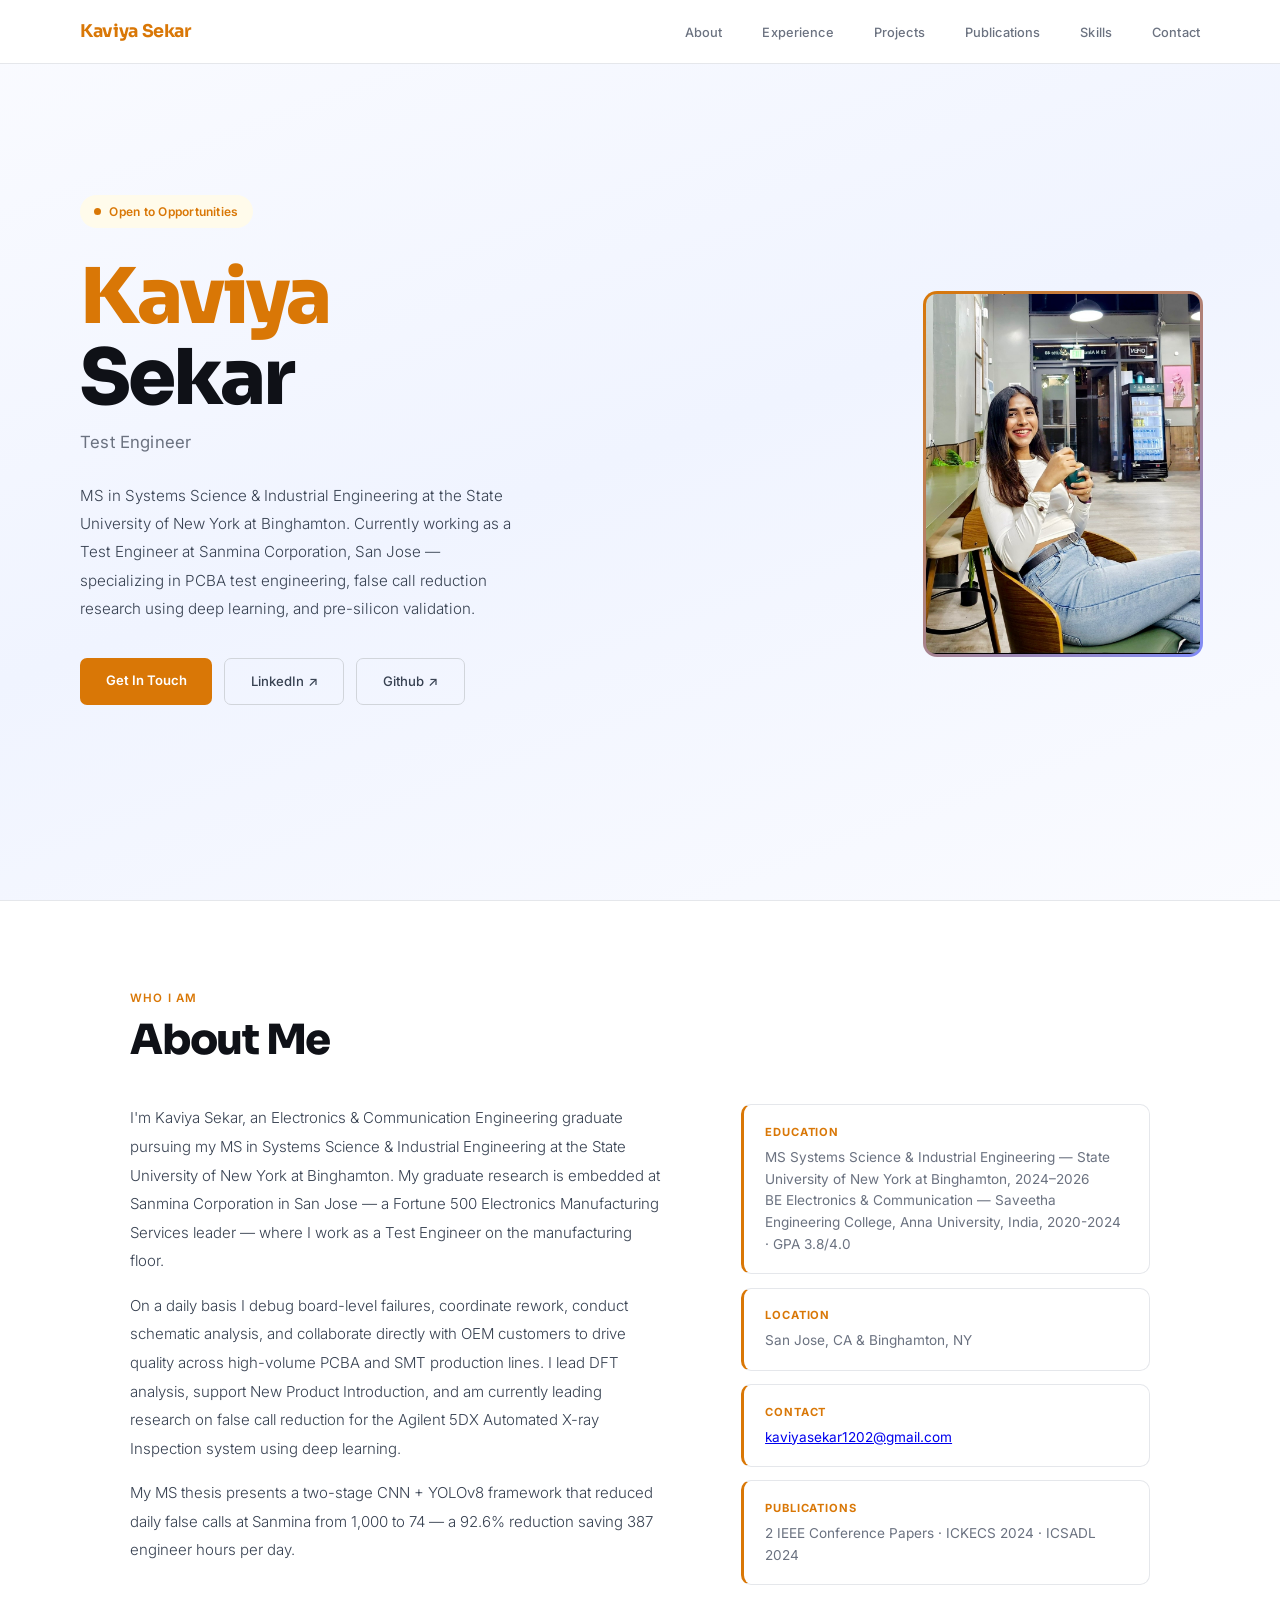
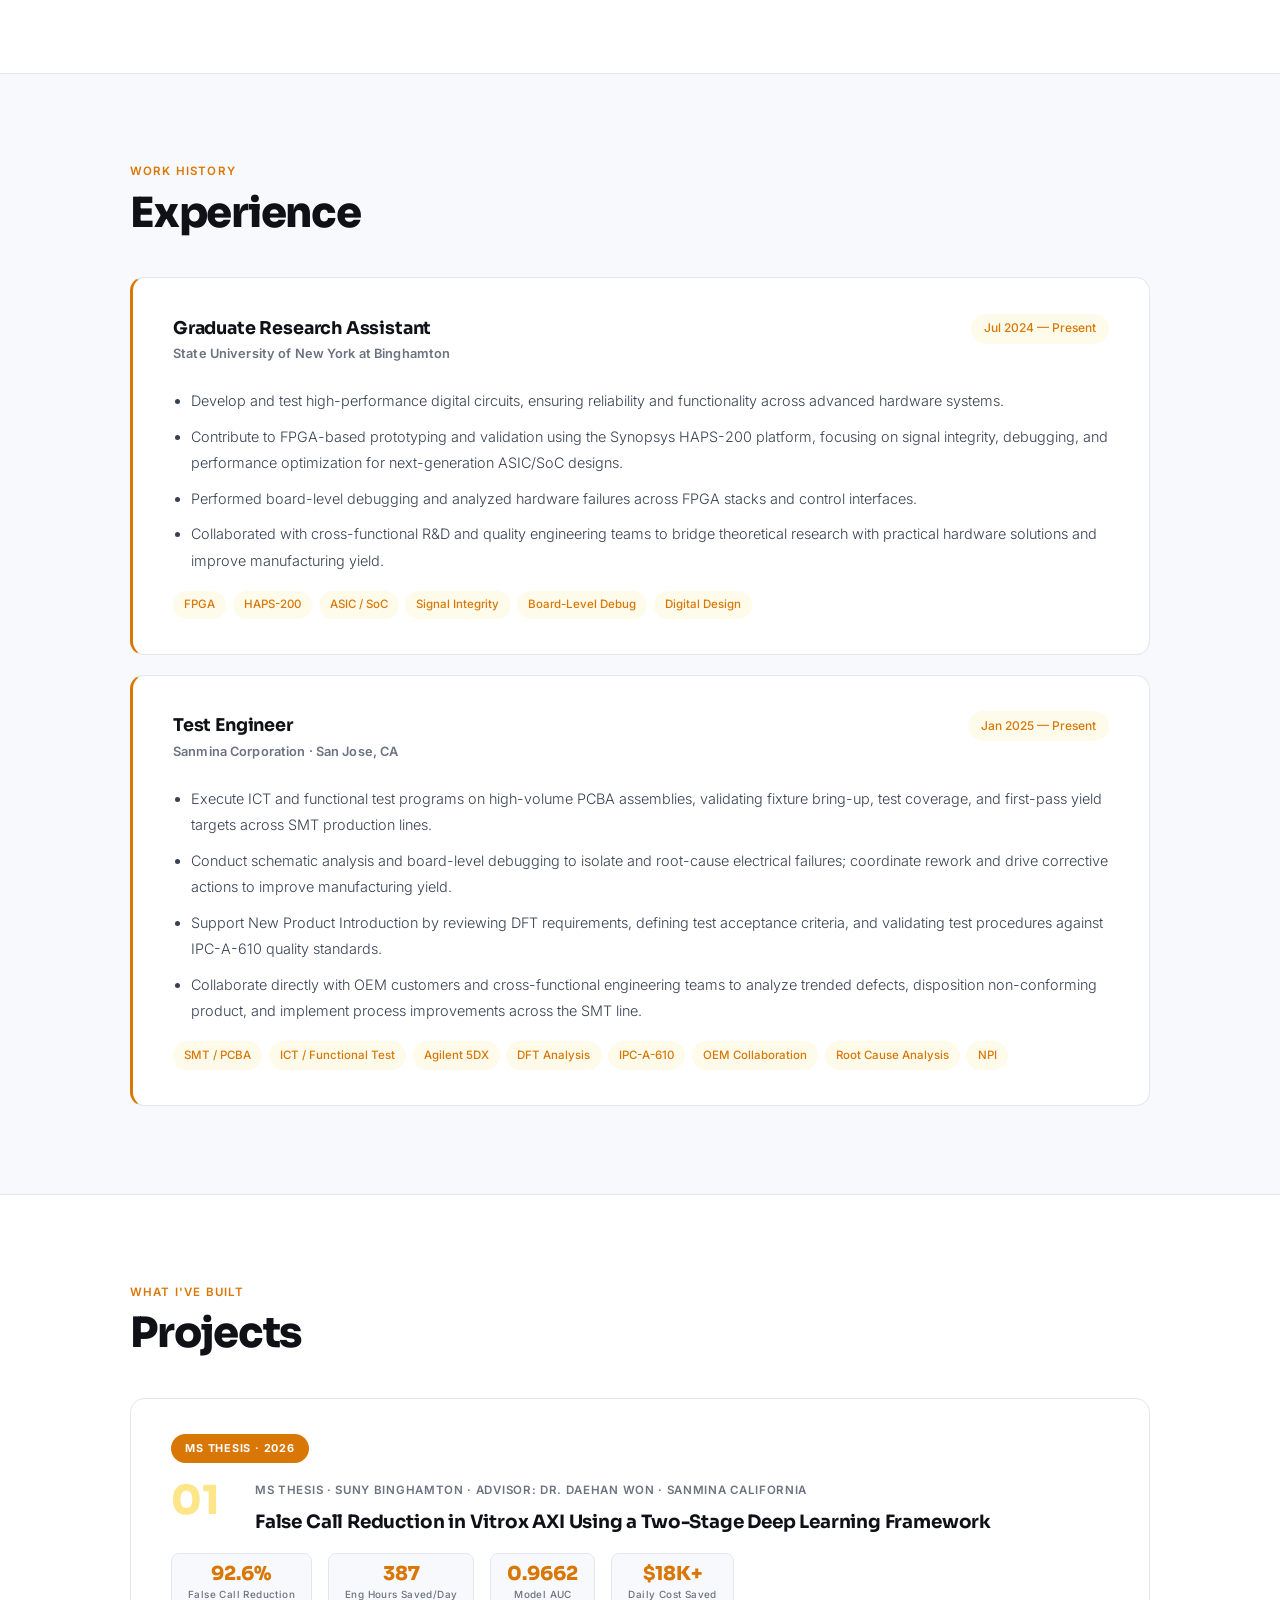
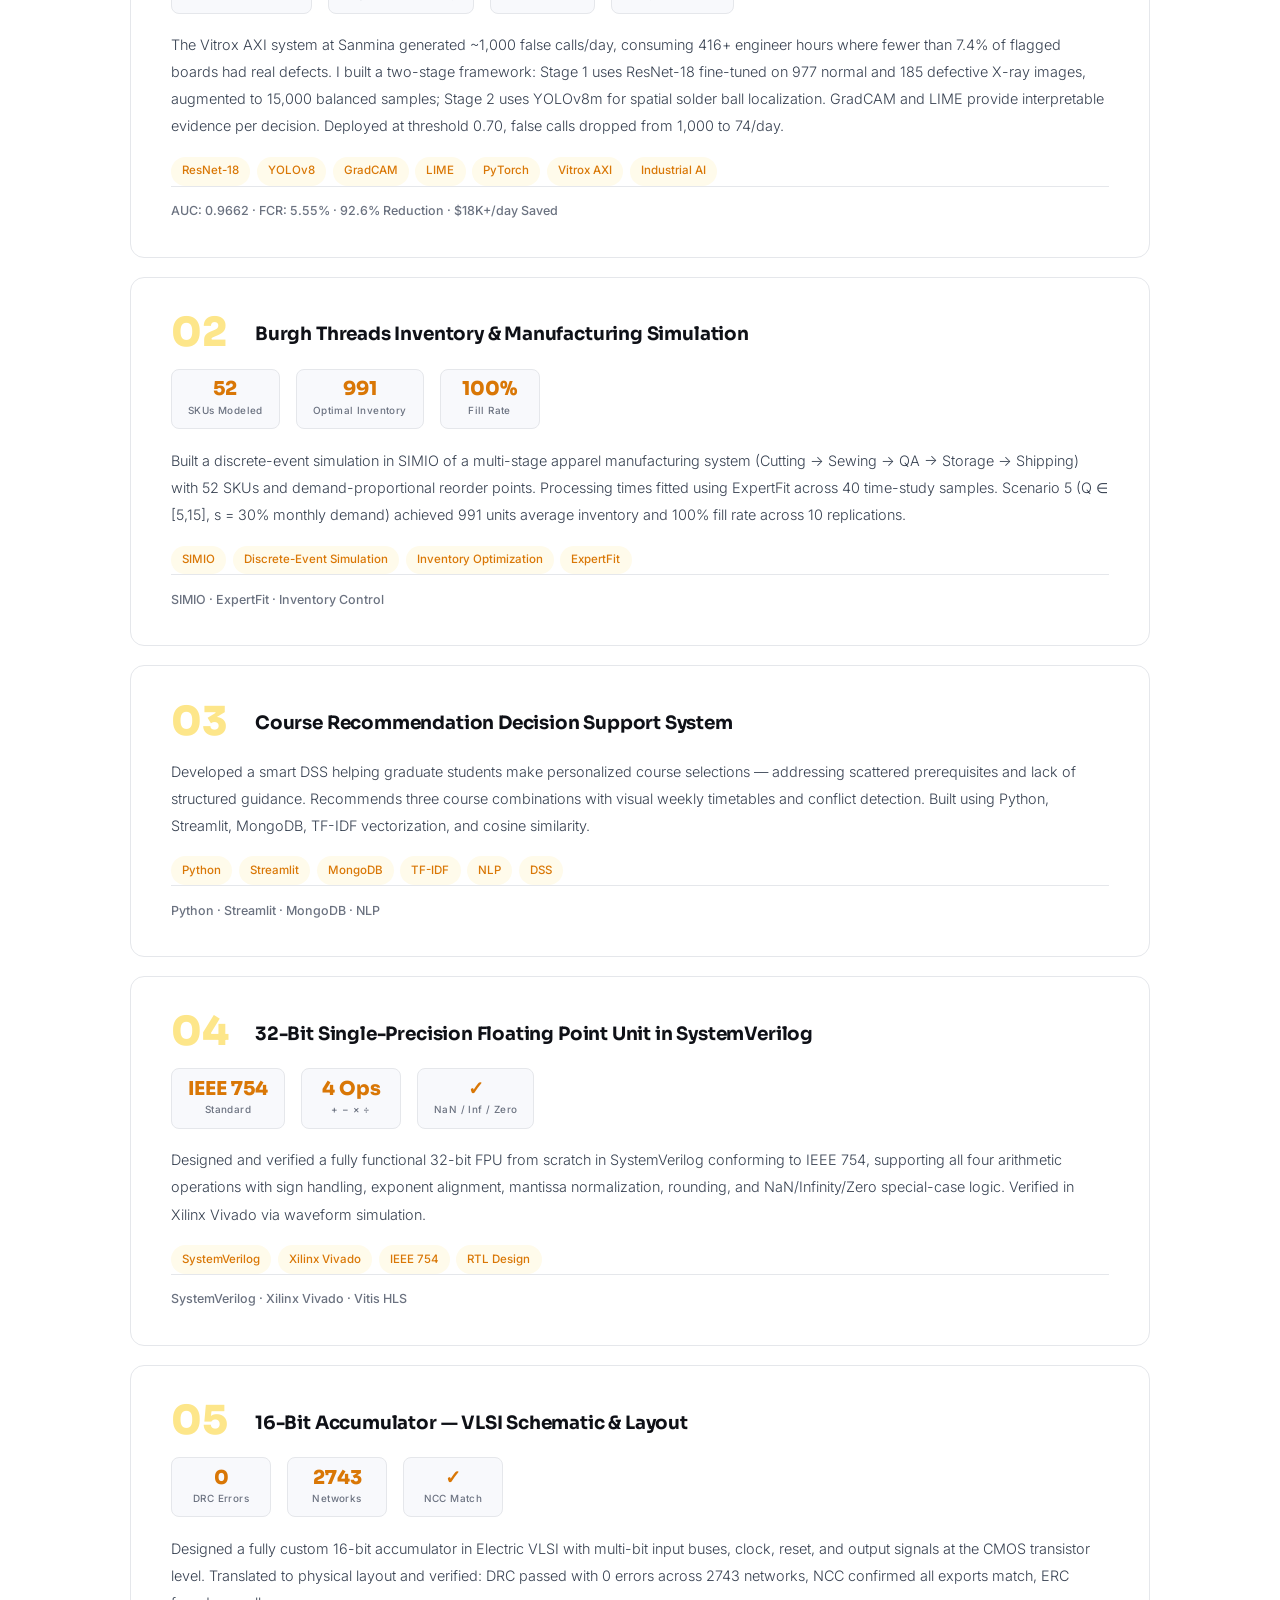
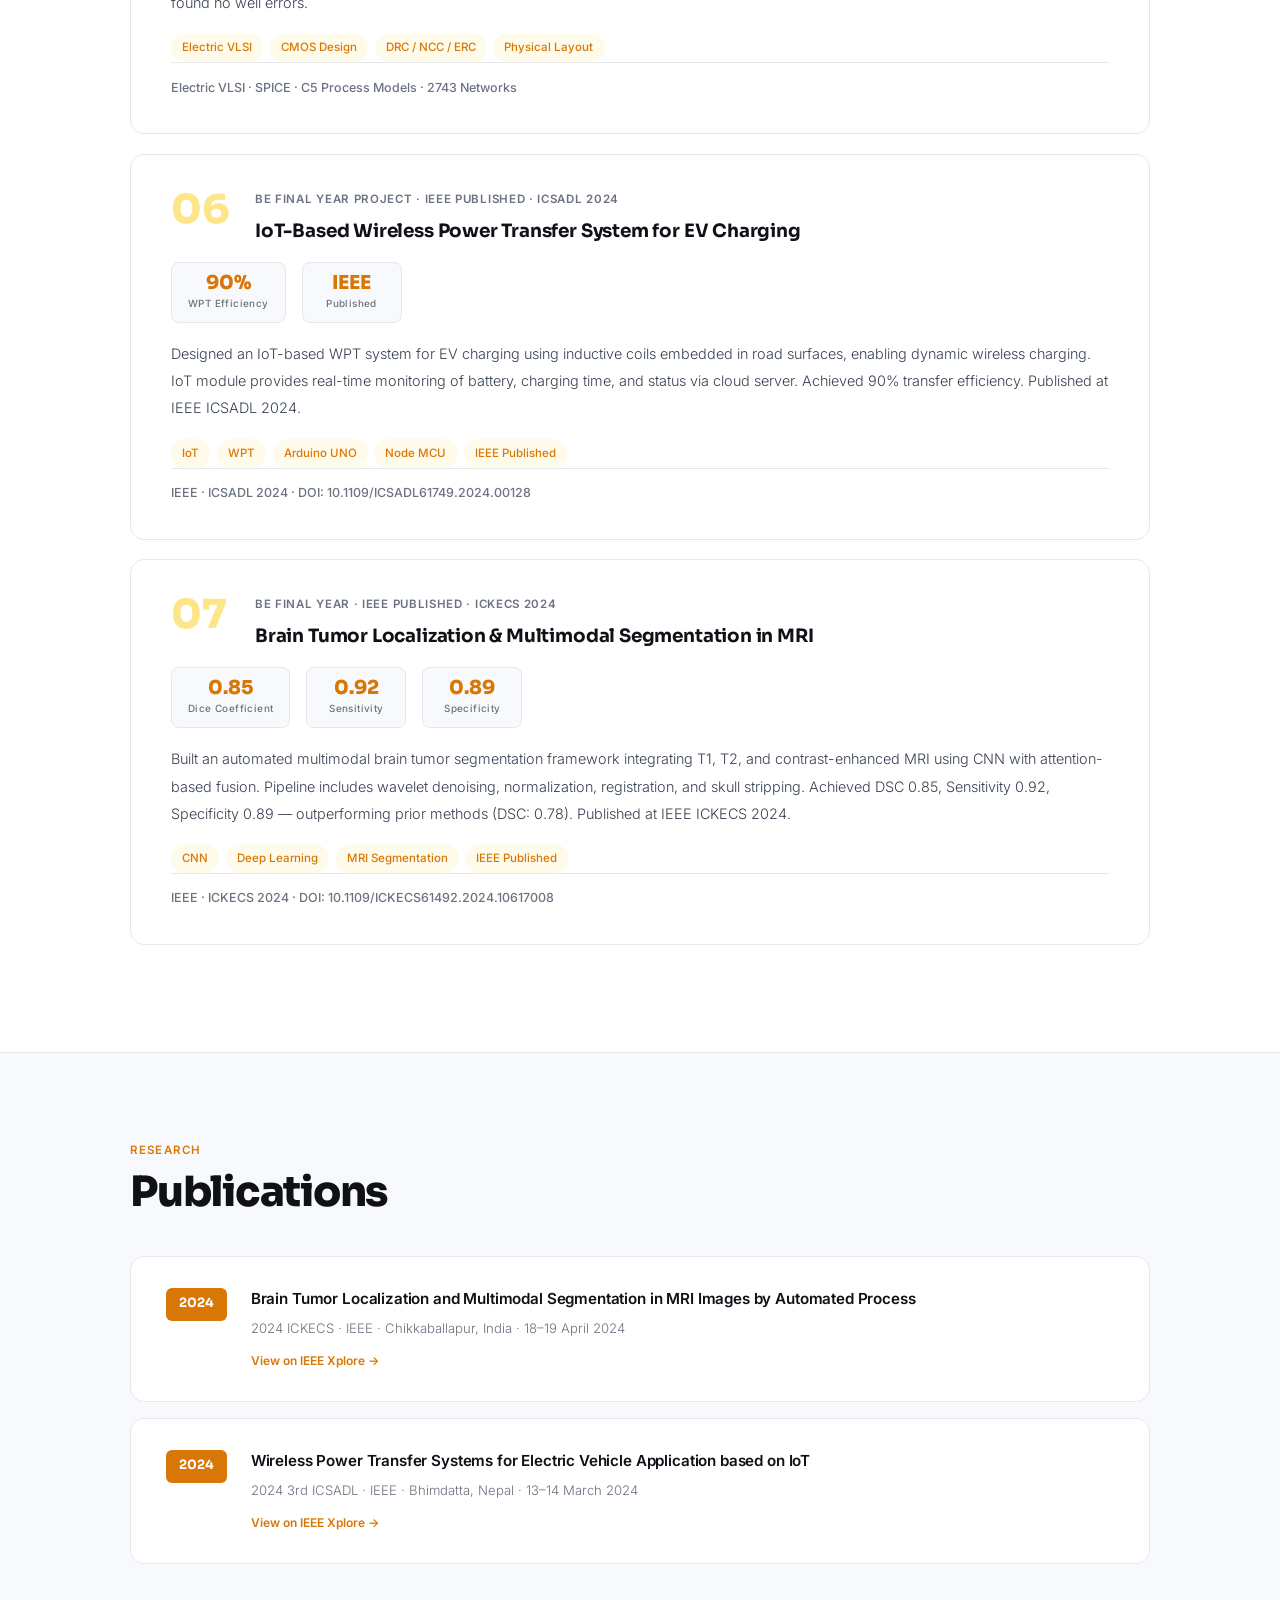
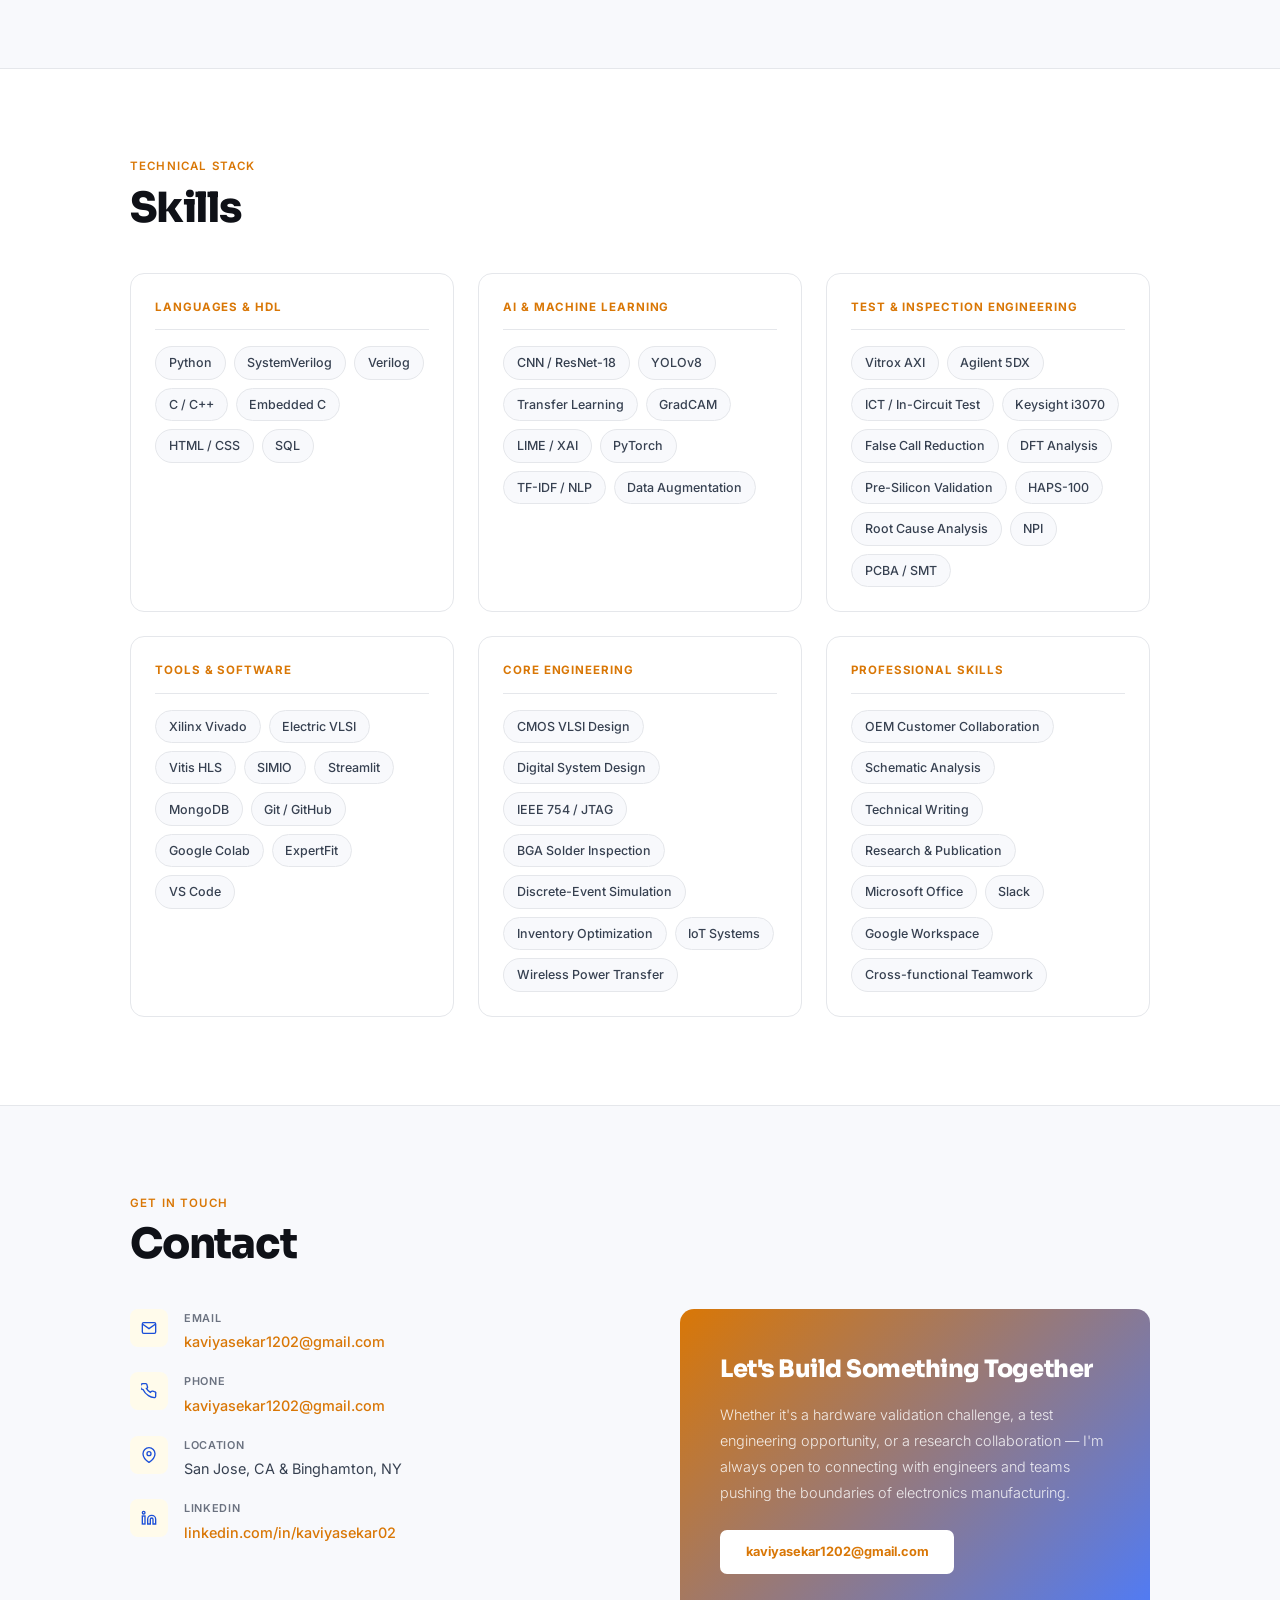
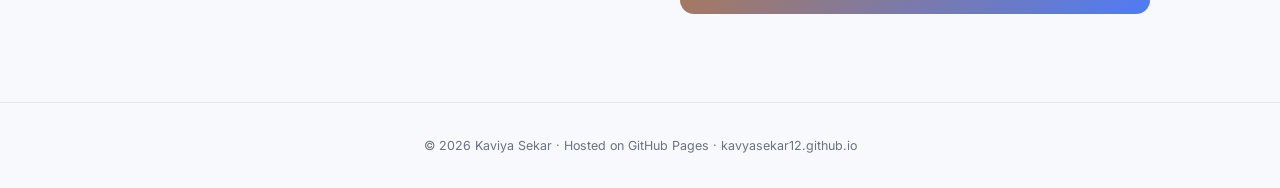
==== index.html @ 0fa076cc "Update index.html added github link" ====
<!DOCTYPE html>
<html lang="en"><head>
<meta charset="UTF-8">
<meta name="viewport" content="width=device-width, initial-scale=1.0">
<title>Kaviya Sekar — Test Engineer</title>
<link href="https://fonts.googleapis.com/css2?family=Inter:wght@300;400;500;600;700&amp;family=Sora:wght@400;600;700;800&amp;display=swap" rel="stylesheet">
<style>
*,*::before,*::after{box-sizing:border-box;margin:0;padding:0}
:root{
  --blue:#D97706;--blue-l:#FFFBEB;--blue-m:#FDE68A;
  --bg:#FFFFFF;--bg2:#F8F9FC;--bg3:#F1F3F8;
  --text:#0F1117;--muted:#6B7280;--soft:#374151;
  --border:#E5E7EB;--border2:#D1D5DB;
  --radius:10px;--radius-lg:14px;
}
html{scroll-behavior:smooth}
body{background:var(--bg);color:var(--text);font-family:'Inter',sans-serif;font-size:15px;line-height:1.7;overflow-x:hidden;-webkit-font-smoothing:antialiased}

/* NAV */
nav{position:fixed;top:0;left:0;right:0;z-index:500;background:rgba(255,255,255,0.95);backdrop-filter:blur(12px);border-bottom:1px solid var(--border);padding:0 5rem;height:64px;display:flex;align-items:center;justify-content:space-between}
.nav-logo{font-family:'Sora',sans-serif;font-size:1.1rem;font-weight:700;color:var(--text);text-decoration:none;letter-spacing:-.02em}
.nav-logo span{color:var(--blue)}
.nav-links{display:flex;gap:2.5rem;list-style:none}
.nav-links a{font-size:.8rem;font-weight:500;color:var(--muted);text-decoration:none;letter-spacing:.01em;transition:color .2s}
.nav-links a:hover{color:var(--blue)}
.edit-btn{font-size:.78rem;font-weight:600;background:var(--blue);color:#fff;border:none;padding:.5rem 1.2rem;border-radius:6px;cursor:pointer;transition:opacity .2s}
.edit-btn:hover{opacity:.88}

/* HERO */
#hero{min-height:100vh;display:flex;align-items:center;padding:7rem 5rem 4rem;background:linear-gradient(160deg,#FAFBFF 0%,#F0F4FF 50%,#FAFBFF 100%)}
.hero-inner{max-width:1180px;margin:0 auto;width:100%;display:grid;grid-template-columns:1fr 320px;gap:5rem;align-items:center}
.hero-tag{display:inline-flex;align-items:center;gap:.5rem;background:var(--blue-l);color:var(--blue);font-size:.75rem;font-weight:600;padding:.4rem .9rem;border-radius:20px;margin-bottom:1.8rem;letter-spacing:.02em}
.hero-tag::before{content:'';width:7px;height:7px;border-radius:50%;background:var(--blue);flex-shrink:0}
h1.hero-name{font-family:'Sora',sans-serif;font-size:clamp(2.8rem,6vw,4.8rem);font-weight:800;line-height:1.05;letter-spacing:-.04em;color:var(--text);margin-bottom:.6rem}
h1.hero-name .hl{color:var(--blue)}
.hero-role{font-size:1.05rem;font-weight:400;color:var(--muted);margin-bottom:1.6rem;letter-spacing:.01em}
.hero-bio{font-size:.95rem;color:var(--soft);line-height:1.85;max-width:520px;margin-bottom:2.2rem;font-weight:300}
.hero-btns{display:flex;gap:.75rem;flex-wrap:wrap;margin-bottom:3rem}
.btn-p{font-size:.82rem;font-weight:600;background:var(--blue);color:#fff;text-decoration:none;padding:.7rem 1.6rem;border-radius:7px;transition:opacity .2s;display:inline-block}
.btn-p:hover{opacity:.88}
.btn-s{font-size:.82rem;font-weight:500;color:var(--soft);text-decoration:none;padding:.7rem 1.6rem;border-radius:7px;border:1px solid var(--border2);transition:all .2s;display:inline-block}
.btn-s:hover{border-color:var(--blue);color:var(--blue)}




/* PHOTO */
.photo-wrap{position:relative;flex-shrink:0}
.photo-wrap::before{content:'';position:absolute;inset:-3px;border-radius:var(--radius-lg);background:linear-gradient(135deg,var(--blue) 0%,#818CF8 100%);z-index:0}
#hero-photo{width:100%;height:360px;object-fit:cover;display:block;border-radius:var(--radius);position:relative;z-index:1}
.photo-placeholder{width:100%;height:360px;background:var(--bg3);border-radius:var(--radius);display:flex;flex-direction:column;align-items:center;justify-content:center;gap:.75rem;cursor:pointer;transition:background .2s;position:relative;z-index:1}
.photo-placeholder:hover{background:var(--blue-l)}
.photo-placeholder p{font-size:.75rem;font-weight:500;color:var(--muted)}
#photo-input{display:none}

/* SECTIONS */
.sec{max-width:1180px;margin:0 auto;padding:5.5rem 5rem}
.sec-wrap{border-top:1px solid var(--border)}
.sec-wrap.alt{background:var(--bg2)}
.sec-label{font-size:.72rem;font-weight:600;letter-spacing:.1em;text-transform:uppercase;color:var(--blue);margin-bottom:.5rem}
.sec-title{font-family:'Sora',sans-serif;font-size:clamp(1.8rem,3.5vw,2.6rem);font-weight:800;letter-spacing:-.03em;color:var(--text);margin-bottom:2.5rem;line-height:1.15}

/* ABOUT */
.about-grid{display:grid;grid-template-columns:1.3fr 1fr;gap:5rem;align-items:start}
.about-text p{font-size:.94rem;color:var(--soft);line-height:1.9;margin-bottom:1rem;font-weight:300}
.about-cards{display:flex;flex-direction:column;gap:.85rem}
.acard{background:var(--bg);border:1px solid var(--border);border-radius:var(--radius);padding:1.1rem 1.3rem;border-left:3px solid var(--blue)}
.acard h4{font-size:.7rem;font-weight:700;letter-spacing:.08em;text-transform:uppercase;color:var(--blue);margin-bottom:.3rem}
.acard p{font-size:.85rem;color:var(--muted);line-height:1.6}

/* EXPERIENCE */
.exp-item{background:var(--bg);border:1px solid var(--border);border-radius:var(--radius-lg);padding:2.2rem 2.5rem;margin-bottom:1.2rem;transition:box-shadow .2s;position:relative;border-left:3px solid var(--blue)}
.exp-item:hover{box-shadow:0 4px 24px rgba(27,79,216,0.07)}
.exp-header{display:flex;justify-content:space-between;align-items:flex-start;margin-bottom:.6rem;gap:2rem}
.exp-role{font-family:'Sora',sans-serif;font-size:1.1rem;font-weight:700;color:var(--text);letter-spacing:-.01em}
.exp-date{font-size:.75rem;font-weight:500;color:var(--blue);background:var(--blue-l);padding:.3rem .8rem;border-radius:20px;white-space:nowrap;flex-shrink:0}
.exp-company{font-size:.8rem;font-weight:600;color:var(--muted);margin-bottom:.85rem;letter-spacing:.01em}
.exp-desc{font-size:.9rem;color:var(--soft);line-height:1.85;margin-bottom:1rem;font-weight:300}
.tags{display:flex;flex-wrap:wrap;gap:.4rem}
.tag{font-size:.72rem;font-weight:500;color:var(--blue);background:var(--blue-l);padding:.28rem .7rem;border-radius:20px}

/* PROJECTS */
.proj-item{background:var(--bg);border:1px solid var(--border);border-radius:var(--radius-lg);padding:2.2rem 2.5rem;margin-bottom:1.2rem;transition:box-shadow .2s}
.proj-item:hover{box-shadow:0 4px 24px rgba(27,79,216,0.07)}
.proj-header{display:flex;align-items:flex-start;gap:1.5rem;margin-bottom:1rem}
.proj-num{font-family:'Sora',sans-serif;font-size:2.5rem;font-weight:800;color:var(--blue-m);line-height:1;flex-shrink:0;min-width:60px}
.proj-meta{}
.proj-course{font-size:.72rem;font-weight:600;letter-spacing:.06em;text-transform:uppercase;color:var(--muted);margin-bottom:.35rem}
.proj-title{font-family:'Sora',sans-serif;font-size:1.15rem;font-weight:700;color:var(--text);letter-spacing:-.01em;margin-bottom:.0rem}
.proj-desc{font-size:.9rem;color:var(--soft);line-height:1.88;margin-bottom:1.1rem;font-weight:300}
.proj-stats{display:flex;gap:1rem;flex-wrap:wrap;margin-bottom:1.1rem}
.pstat{background:var(--bg2);border:1px solid var(--border);border-radius:8px;padding:.6rem 1rem;text-align:center;min-width:100px}
.pstat-val{font-family:'Sora',sans-serif;font-size:1.2rem;font-weight:800;color:var(--blue);line-height:1}
.pstat-lbl{font-size:.62rem;font-weight:500;color:var(--muted);margin-top:.2rem;letter-spacing:.04em}
.proj-result{font-size:.78rem;font-weight:500;color:var(--muted);padding-top:.85rem;border-top:1px solid var(--border)}
.proj-badge{display:inline-block;font-size:.68rem;font-weight:700;letter-spacing:.07em;text-transform:uppercase;background:var(--blue);color:#fff;padding:.32rem .9rem;border-radius:20px;margin-bottom:1.1rem}

/* PUBLICATIONS */
.pub-item{background:var(--bg);border:1px solid var(--border);border-radius:var(--radius-lg);padding:1.8rem 2.2rem;margin-bottom:1rem;display:flex;gap:1.5rem;align-items:flex-start;transition:box-shadow .2s}
.pub-item:hover{box-shadow:0 4px 24px rgba(27,79,216,0.07)}
.pub-year{font-family:'Sora',sans-serif;font-size:.8rem;font-weight:700;color:#fff;background:var(--blue);padding:.35rem .8rem;border-radius:6px;flex-shrink:0;margin-top:.1rem}
.pub-title{font-size:.95rem;font-weight:600;color:var(--text);margin-bottom:.3rem;letter-spacing:-.01em}
.pub-venue{font-size:.82rem;color:var(--muted);margin-bottom:.5rem;font-weight:300}
.pub-link{font-size:.75rem;font-weight:600;color:var(--blue);text-decoration:none}
.pub-link:hover{text-decoration:underline}

/* SKILLS */
.skills-grid{display:grid;grid-template-columns:repeat(3,1fr);gap:1.5rem}
.skill-group{background:var(--bg);border:1px solid var(--border);border-radius:var(--radius-lg);padding:1.5rem}
.skill-group h3{font-size:.72rem;font-weight:700;letter-spacing:.08em;text-transform:uppercase;color:var(--blue);margin-bottom:1rem;padding-bottom:.75rem;border-bottom:1px solid var(--border)}
.chip-list{display:flex;flex-wrap:wrap;gap:.5rem}
.chip{font-size:.78rem;font-weight:500;color:var(--soft);background:var(--bg2);border:1px solid var(--border);padding:.32rem .8rem;border-radius:20px;transition:all .15s}
.chip:hover{background:var(--blue-l);border-color:var(--blue-m);color:var(--blue)}

/* CONTACT */
.contact-grid{display:grid;grid-template-columns:1fr 1fr;gap:5rem;align-items:start}
.contact-info{display:flex;flex-direction:column;gap:1.1rem}
.citem{display:flex;align-items:flex-start;gap:1rem}
.citem-icon{width:38px;height:38px;background:var(--blue-l);border-radius:8px;display:flex;align-items:center;justify-content:center;flex-shrink:0}
.citem-label{font-size:.68rem;font-weight:600;letter-spacing:.06em;text-transform:uppercase;color:var(--muted);margin-bottom:.18rem}
.citem-val{font-size:.9rem;color:var(--soft)}
.citem-val a{color:var(--blue);text-decoration:none;font-weight:500}
.citem-val a:hover{text-decoration:underline}
.contact-msg{background:linear-gradient(135deg,var(--blue) 0%,#4F7BF7 100%);border-radius:var(--radius-lg);padding:2.5rem;color:#fff}
.contact-msg h3{font-family:'Sora',sans-serif;font-size:1.5rem;font-weight:800;margin-bottom:.75rem;letter-spacing:-.02em}
.contact-msg p{font-size:.9rem;opacity:.85;line-height:1.8;margin-bottom:1.5rem;font-weight:300}
.contact-msg a{display:inline-block;background:#fff;color:var(--blue);font-size:.8rem;font-weight:700;padding:.7rem 1.6rem;border-radius:7px;text-decoration:none;transition:opacity .2s}
.contact-msg a:hover{opacity:.9}

footer{text-align:center;padding:2rem;border-top:1px solid var(--border);background:var(--bg2)}
footer p{font-size:.78rem;color:var(--muted)}

/* MODAL */
.modal-overlay{display:none;position:fixed;inset:0;background:rgba(0,0,0,0.4);z-index:900;overflow-y:auto;padding:2rem;align-items:flex-start;justify-content:center}
.modal-overlay.open{display:flex;align-items:flex-start;justify-content:center}
.modal{background:#fff;border-radius:var(--radius-lg);border:1px solid var(--border);width:100%;max-width:860px;margin:auto;box-shadow:0 20px 60px rgba(0,0,0,0.12)}
.modal-header{display:flex;justify-content:space-between;align-items:center;padding:1.4rem 2rem;border-bottom:1px solid var(--border)}
.modal-header h2{font-family:'Sora',sans-serif;font-size:1.15rem;font-weight:700;color:var(--text)}
.modal-close{background:none;border:none;color:var(--muted);font-size:1.2rem;cursor:pointer;width:32px;height:32px;border-radius:6px;display:flex;align-items:center;justify-content:center;transition:background .2s}
.modal-close:hover{background:var(--bg2)}
.modal-tabs{display:flex;border-bottom:1px solid var(--border);padding:0 2rem;overflow-x:auto;gap:.25rem}
.mtab{font-size:.78rem;font-weight:600;padding:.85rem 1.1rem;background:none;border:none;border-bottom:2px solid transparent;color:var(--muted);cursor:pointer;transition:all .2s;white-space:nowrap}
.mtab.active{color:var(--blue);border-bottom-color:var(--blue)}
.modal-body{padding:2rem;max-height:72vh;overflow-y:auto}
.tab-panel{display:none}.tab-panel.active{display:block}
.field{margin-bottom:1.2rem}
.field label{display:block;font-size:.72rem;font-weight:600;color:var(--muted);margin-bottom:.4rem;letter-spacing:.04em;text-transform:uppercase}
.field input,.field textarea{width:100%;background:#fff;border:1.5px solid var(--border2);color:var(--text);font-family:'Inter',sans-serif;font-size:.9rem;padding:.65rem 1rem;outline:none;border-radius:7px;transition:border-color .2s}
.field input:focus,.field textarea:focus{border-color:var(--blue)}
.field textarea{min-height:80px;resize:vertical}
.field-row{display:grid;grid-template-columns:1fr 1fr;gap:1rem}
.edit-card{background:var(--bg2);border:1px solid var(--border);border-radius:var(--radius);padding:1.3rem;margin-bottom:.85rem}
.edit-card-header{display:flex;justify-content:space-between;align-items:center;margin-bottom:1rem}
.edit-card-title{font-size:.85rem;font-weight:600;color:var(--text)}
.del-card-btn{font-size:.72rem;font-weight:600;background:none;border:1px solid #FCA5A5;color:#EF4444;padding:.28rem .65rem;border-radius:5px;cursor:pointer;transition:all .2s}
.del-card-btn:hover{background:#FEF2F2}
.sg-label{font-size:.7rem;font-weight:700;letter-spacing:.08em;text-transform:uppercase;color:var(--blue);margin:1.2rem 0 .55rem}
.chip-edit-wrap{display:flex;flex-wrap:wrap;gap:.4rem;margin-bottom:.6rem;min-height:38px;padding:.5rem;border:1.5px solid var(--border2);border-radius:7px;background:#fff}
.chip-editable{display:inline-flex;align-items:center;gap:.35rem;font-size:.78rem;font-weight:500;color:var(--soft);background:var(--bg2);border:1px solid var(--border);padding:.28rem .7rem;border-radius:20px}
.chip-editable button{background:none;border:none;cursor:pointer;color:var(--muted);font-size:.7rem;line-height:1;transition:color .2s}
.chip-editable button:hover{color:#EF4444}
.chip-add-row{display:flex;gap:.5rem;margin-bottom:.4rem}
.chip-add-row input{flex:1;background:#fff;border:1.5px solid var(--border2);color:var(--text);font-family:'Inter',sans-serif;font-size:.85rem;padding:.5rem .8rem;outline:none;border-radius:7px;transition:border-color .2s}
.chip-add-row input:focus{border-color:var(--blue)}
.chip-add-row button{font-size:.75rem;font-weight:600;background:var(--blue);color:#fff;border:none;padding:.5rem 1rem;border-radius:7px;cursor:pointer;transition:opacity .2s}
.chip-add-row button:hover{opacity:.88}
.add-btn{font-size:.78rem;font-weight:600;background:transparent;border:1.5px dashed var(--border2);color:var(--muted);padding:.6rem 1rem;cursor:pointer;transition:all .2s;width:100%;margin-bottom:.4rem;border-radius:7px}
.add-btn:hover{border-color:var(--blue);color:var(--blue);background:var(--blue-l)}
.save-btn{font-size:.8rem;font-weight:700;background:var(--blue);color:#fff;border:none;padding:.75rem 2rem;border-radius:7px;cursor:pointer;transition:opacity .2s;margin-top:1rem;display:inline-block}
.save-btn:hover{opacity:.88}
.notice{background:#F0FDF4;border:1px solid #86EFAC;border-radius:7px;padding:.8rem 1.2rem;font-size:.82rem;color:#166534;font-weight:500;margin-bottom:1rem;display:none}
.photo-upload-area{border:2px dashed var(--border2);border-radius:var(--radius);padding:2rem;text-align:center;cursor:pointer;transition:all .2s}
.photo-upload-area:hover{border-color:var(--blue);background:var(--blue-l)}
.photo-upload-area p{font-size:.78rem;font-weight:500;color:var(--muted);margin-top:.75rem}
#modal-photo-preview{max-width:130px;height:160px;object-fit:cover;margin:0 auto .5rem;display:none;border-radius:8px}

/* REVEAL */
.reveal-ready{opacity:0;transform:translateY(20px);transition:opacity .55s ease,transform .55s ease}
.revealed{opacity:1;transform:translateY(0)}

@media(max-width:900px){
  nav{padding:0 1.5rem}.nav-links{display:none}
  #hero{padding:7rem 1.5rem 4rem}
  .hero-inner{grid-template-columns:1fr;gap:2.5rem}
  #hero-photo,.photo-placeholder{height:260px}
  .about-grid,.contact-grid{grid-template-columns:1fr;gap:2rem}
  .skills-grid{grid-template-columns:1fr}
  .sec{padding:4rem 1.5rem}
  .field-row{grid-template-columns:1fr}
  .exp-header{flex-direction:column;gap:.4rem}
  .proj-stats{flex-wrap:wrap}
}

@keyframes fadeUp{from{opacity:0;transform:translateY(18px)}to{opacity:1;transform:translateY(0)}}
.fu{opacity:0;animation:fadeUp .6s ease forwards}
.d1{animation-delay:.08s}.d2{animation-delay:.18s}.d3{animation-delay:.28s}.d4{animation-delay:.38s}
</style>
</head>
<body style="">

<!-- NAV -->
<nav>
  <a href="#hero" class="nav-logo"><span id="nav-logo-trigger">Kaviya</span> <span>Sekar</span></a>
  <ul class="nav-links">
    <li><a href="#about">About</a></li>
    <li><a href="#experience">Experience</a></li>
    <li><a href="#projects">Projects</a></li>
    <li><a href="#publications">Publications</a></li>
    <li><a href="#skills">Skills</a></li>
    <li><a href="#contact">Contact</a></li>
  </ul>

</nav>

<!-- HERO -->
<section id="hero">
  <div class="hero-inner">
    <div>
      <div class="hero-tag fu d1">Open to Opportunities</div>
      <h1 class="hero-name fu d2"><span class="hl">Kaviya</span><br>Sekar</h1>
      <div class="hero-role fu d3">Test Engineer</div>
      <p class="hero-bio fu d4">MS in Systems Science &amp; Industrial Engineering at the State University of New York at Binghamton. Currently working as a Test Engineer at Sanmina Corporation, San Jose — specializing in PCBA test engineering, false call reduction research using deep learning, and pre-silicon validation.</p>
      <div class="hero-btns fu d4">
        <a href="#contact" class="btn-p">Get In Touch</a>
        <a href="https://www.linkedin.com/in/kaviyasekar02/" target="_blank" class="btn-s">LinkedIn ↗</a>
        <a href="https://github.com/kavyasekar12" target="_blank" class="btn-s">Github ↗</a>
      </div>
      </div>
    </div>
    
    <div class="photo-wrap">
      <div class="photo-placeholder" id="ph-placeholder" onclick="document.getElementById('photo-input').click()" style="display:none">
        <svg width="40" height="40" viewBox="0 0 24 24" fill="none" stroke="#1B4FD8" stroke-width="1.5"><circle cx="12" cy="8" r="4"></circle><path d="M4 20c0-4 3.6-7 8-7s8 3 8 7"></path></svg>
        <p>Upload your photo</p>
      </div>
      <img id="hero-photo" src="[data-uri]" alt="Kaviya Sekar">
      <input type="file" id="photo-input" accept="image/*" onchange="handlePhoto(event)">
    </div>
  
</section>

<!-- ABOUT -->
<div class="sec-wrap">
<section id="about" class="sec">
  <div class="sec-label">Who I Am</div>
  <div class="sec-title">About Me</div>
  <div class="about-grid">
    <div class="about-text reveal-ready revealed">
      <!-- ABOUT_START -->
      <p>I'm Kaviya Sekar, an Electronics & Communication Engineering graduate pursuing my MS in Systems Science & Industrial Engineering at the State University of New York at Binghamton. My graduate research is embedded at Sanmina Corporation in San Jose — a Fortune 500 Electronics Manufacturing Services leader — where I work as a Test Engineer on the manufacturing floor.</p>
      <p>On a daily basis I debug board-level failures, coordinate rework, conduct schematic analysis, and collaborate directly with OEM customers to drive quality across high-volume PCBA and SMT production lines. I lead DFT analysis, support New Product Introduction, and am currently leading research on false call reduction for the Agilent 5DX Automated X-ray Inspection system using deep learning.</p>
      <p>My MS thesis presents a two-stage CNN + YOLOv8 framework that reduced daily false calls at Sanmina from 1,000 to 74 — a 92.6% reduction saving 387 engineer hours per day.</p>
      <!-- ABOUT_END -->
    </div>
    <div class="about-cards">
      <!-- EDU_START -->
      <div class="acard reveal-ready revealed"><h4>Education</h4><p>MS Systems Science & Industrial Engineering — State University of New York at Binghamton, 2024–2026<br>BE Electronics & Communication — Saveetha Engineering College, Anna University, India, 2020-2024<br>· GPA 3.8/4.0</p></div>
      <!-- EDU_END -->
      <div class="acard reveal-ready revealed"><h4>Location</h4><p>San Jose, CA &amp; Binghamton, NY</p></div>
      <div class="acard reveal-ready revealed"><h4>Contact</h4><p><a href="mailto:kaviyasekar1202@gmail.com">kaviyasekar1202@gmail.com</a></p></div>
      <div class="acard reveal-ready revealed"><h4>Publications</h4><p>2 IEEE Conference Papers · ICKECS 2024 · ICSADL 2024</p></div>
    </div>
  </div>
</section>
</div>

<!-- EXPERIENCE -->
<div class="sec-wrap alt">
<section id="experience" class="sec">
  <div class="sec-label">Work History</div>
  <div class="sec-title">Experience</div>
  
  
  <!-- EXP_START -->
<div class="exp-item"><div class="exp-header"><div><div class="exp-role">Graduate Research Assistant</div><div class="exp-company">State University of New York at Binghamton</div></div><div class="exp-date">Jul 2024 — Present</div></div><div class="exp-desc"><ul style="padding-left:1.1rem;margin:0;display:flex;flex-direction:column;gap:.55rem"><li>Develop and test high-performance digital circuits, ensuring reliability and functionality across advanced hardware systems.</li><li>Contribute to FPGA-based prototyping and validation using the Synopsys HAPS-200 platform, focusing on signal integrity, debugging, and performance optimization for next-generation ASIC/SoC designs.</li><li>Performed board-level debugging and analyzed hardware failures across FPGA stacks and control interfaces.</li><li>Collaborated with cross-functional R&D and quality engineering teams to bridge theoretical research with practical hardware solutions and improve manufacturing yield.</li></ul></div><div class="tags" style="margin-top:1rem"><span class="tag">FPGA</span><span class="tag">HAPS-200</span><span class="tag">ASIC / SoC</span><span class="tag">Signal Integrity</span><span class="tag">Board-Level Debug</span><span class="tag">Digital Design</span></div></div><div class="exp-item" style="margin-bottom:0"><div class="exp-header"><div><div class="exp-role">Test Engineer</div><div class="exp-company">Sanmina Corporation · San Jose, CA</div></div><div class="exp-date">Jan 2025 — Present</div></div><div class="exp-desc"><ul style="padding-left:1.1rem;margin:0;display:flex;flex-direction:column;gap:.55rem"><li>Execute ICT and functional test programs on high-volume PCBA assemblies, validating fixture bring-up, test coverage, and first-pass yield targets across SMT production lines.</li><li>Conduct schematic analysis and board-level debugging to isolate and root-cause electrical failures; coordinate rework and drive corrective actions to improve manufacturing yield.</li><li>Support New Product Introduction by reviewing DFT requirements, defining test acceptance criteria, and validating test procedures against IPC-A-610 quality standards.</li><li>Collaborate directly with OEM customers and cross-functional engineering teams to analyze trended defects, disposition non-conforming product, and implement process improvements across the SMT line.</li></ul></div><div class="tags" style="margin-top:1rem"><span class="tag">SMT / PCBA</span><span class="tag">ICT / Functional Test</span><span class="tag">Agilent 5DX</span><span class="tag">DFT Analysis</span><span class="tag">IPC-A-610</span><span class="tag">OEM Collaboration</span><span class="tag">Root Cause Analysis</span><span class="tag">NPI</span></div></div>
  <!-- EXP_END -->
</section>
</div>

<!-- PROJECTS -->
<div class="sec-wrap">
<section id="projects" class="sec">
  <div class="sec-label">What I've Built</div>
  <div class="sec-title">Projects</div>
  
  
  <!-- PROJ_START -->
<div class="proj-item"><div class="proj-badge">MS Thesis · 2026</div><div class="proj-header"><div class="proj-num">01</div><div class="proj-meta"><div class="proj-course">MS Thesis · SUNY Binghamton · Advisor: Dr. Daehan Won · Sanmina California</div><div class="proj-title">False Call Reduction in Vitrox AXI Using a Two-Stage Deep Learning Framework</div></div></div><div class="proj-stats"><div class="pstat"><div class="pstat-val">92.6%</div><div class="pstat-lbl">False Call Reduction</div></div><div class="pstat"><div class="pstat-val">387</div><div class="pstat-lbl">Eng Hours Saved/Day</div></div><div class="pstat"><div class="pstat-val">0.9662</div><div class="pstat-lbl">Model AUC</div></div><div class="pstat"><div class="pstat-val">$18K+</div><div class="pstat-lbl">Daily Cost Saved</div></div></div><div class="proj-desc">The Vitrox AXI system at Sanmina generated ~1,000 false calls/day, consuming 416+ engineer hours where fewer than 7.4% of flagged boards had real defects. I built a two-stage framework: Stage 1 uses ResNet-18 fine-tuned on 977 normal and 185 defective X-ray images, augmented to 15,000 balanced samples; Stage 2 uses YOLOv8m for spatial solder ball localization. GradCAM and LIME provide interpretable evidence per decision. Deployed at threshold 0.70, false calls dropped from 1,000 to 74/day.</div><div class="tags"><span class="tag">ResNet-18</span><span class="tag">YOLOv8</span><span class="tag">GradCAM</span><span class="tag">LIME</span><span class="tag">PyTorch</span><span class="tag">Vitrox AXI</span><span class="tag">Industrial AI</span></div><div class="proj-result">AUC: 0.9662 · FCR: 5.55% · 92.6% Reduction · $18K+/day Saved</div></div><div class="proj-item"><div class="proj-header"><div class="proj-num">02</div><div class="proj-meta"><div class="proj-course"></div><div class="proj-title">Burgh Threads Inventory & Manufacturing Simulation</div></div></div><div class="proj-stats"><div class="pstat"><div class="pstat-val">52</div><div class="pstat-lbl">SKUs Modeled</div></div><div class="pstat"><div class="pstat-val">991</div><div class="pstat-lbl">Optimal Inventory</div></div><div class="pstat"><div class="pstat-val">100%</div><div class="pstat-lbl">Fill Rate</div></div></div><div class="proj-desc">Built a discrete-event simulation in SIMIO of a multi-stage apparel manufacturing system (Cutting → Sewing → QA → Storage → Shipping) with 52 SKUs and demand-proportional reorder points. Processing times fitted using ExpertFit across 40 time-study samples. Scenario 5 (Q ∈ [5,15], s = 30% monthly demand) achieved 991 units average inventory and 100% fill rate across 10 replications.</div><div class="tags"><span class="tag">SIMIO</span><span class="tag">Discrete-Event Simulation</span><span class="tag">Inventory Optimization</span><span class="tag">ExpertFit</span></div><div class="proj-result">SIMIO · ExpertFit · Inventory Control</div></div><div class="proj-item"><div class="proj-header"><div class="proj-num">03</div><div class="proj-meta"><div class="proj-course"></div><div class="proj-title">Course Recommendation Decision Support System</div></div></div><div class="proj-desc">Developed a smart DSS helping graduate students make personalized course selections — addressing scattered prerequisites and lack of structured guidance. Recommends three course combinations with visual weekly timetables and conflict detection. Built using Python, Streamlit, MongoDB, TF-IDF vectorization, and cosine similarity.</div><div class="tags"><span class="tag">Python</span><span class="tag">Streamlit</span><span class="tag">MongoDB</span><span class="tag">TF-IDF</span><span class="tag">NLP</span><span class="tag">DSS</span></div><div class="proj-result">Python · Streamlit · MongoDB · NLP</div></div><div class="proj-item"><div class="proj-header"><div class="proj-num">04</div><div class="proj-meta"><div class="proj-course"></div><div class="proj-title">32-Bit Single-Precision Floating Point Unit in SystemVerilog</div></div></div><div class="proj-stats"><div class="pstat"><div class="pstat-val">IEEE 754</div><div class="pstat-lbl">Standard</div></div><div class="pstat"><div class="pstat-val">4 Ops</div><div class="pstat-lbl">+ − × ÷</div></div><div class="pstat"><div class="pstat-val">✓</div><div class="pstat-lbl">NaN / Inf / Zero</div></div></div><div class="proj-desc">Designed and verified a fully functional 32-bit FPU from scratch in SystemVerilog conforming to IEEE 754, supporting all four arithmetic operations with sign handling, exponent alignment, mantissa normalization, rounding, and NaN/Infinity/Zero special-case logic. Verified in Xilinx Vivado via waveform simulation.</div><div class="tags"><span class="tag">SystemVerilog</span><span class="tag">Xilinx Vivado</span><span class="tag">IEEE 754</span><span class="tag">RTL Design</span></div><div class="proj-result">SystemVerilog · Xilinx Vivado · Vitis HLS</div></div><div class="proj-item"><div class="proj-header"><div class="proj-num">05</div><div class="proj-meta"><div class="proj-course"></div><div class="proj-title">16-Bit Accumulator — VLSI Schematic & Layout</div></div></div><div class="proj-stats"><div class="pstat"><div class="pstat-val">0</div><div class="pstat-lbl">DRC Errors</div></div><div class="pstat"><div class="pstat-val">2743</div><div class="pstat-lbl">Networks</div></div><div class="pstat"><div class="pstat-val">✓</div><div class="pstat-lbl">NCC Match</div></div></div><div class="proj-desc">Designed a fully custom 16-bit accumulator in Electric VLSI with multi-bit input buses, clock, reset, and output signals at the CMOS transistor level. Translated to physical layout and verified: DRC passed with 0 errors across 2743 networks, NCC confirmed all exports match, ERC found no well errors.</div><div class="tags"><span class="tag">Electric VLSI</span><span class="tag">CMOS Design</span><span class="tag">DRC / NCC / ERC</span><span class="tag">Physical Layout</span></div><div class="proj-result">Electric VLSI · SPICE · C5 Process Models · 2743 Networks</div></div><div class="proj-item"><div class="proj-header"><div class="proj-num">06</div><div class="proj-meta"><div class="proj-course">BE Final Year Project · IEEE Published · ICSADL 2024</div><div class="proj-title">IoT-Based Wireless Power Transfer System for EV Charging</div></div></div><div class="proj-stats"><div class="pstat"><div class="pstat-val">90%</div><div class="pstat-lbl">WPT Efficiency</div></div><div class="pstat"><div class="pstat-val">IEEE</div><div class="pstat-lbl">Published</div></div></div><div class="proj-desc">Designed an IoT-based WPT system for EV charging using inductive coils embedded in road surfaces, enabling dynamic wireless charging. IoT module provides real-time monitoring of battery, charging time, and status via cloud server. Achieved 90% transfer efficiency. Published at IEEE ICSADL 2024.</div><div class="tags"><span class="tag">IoT</span><span class="tag">WPT</span><span class="tag">Arduino UNO</span><span class="tag">Node MCU</span><span class="tag">IEEE Published</span></div><div class="proj-result">IEEE · ICSADL 2024 · DOI: 10.1109/ICSADL61749.2024.00128</div></div><div class="proj-item"><div class="proj-header"><div class="proj-num">07</div><div class="proj-meta"><div class="proj-course">BE Final Year · IEEE Published · ICKECS 2024</div><div class="proj-title">Brain Tumor Localization & Multimodal Segmentation in MRI</div></div></div><div class="proj-stats"><div class="pstat"><div class="pstat-val">0.85</div><div class="pstat-lbl">Dice Coefficient</div></div><div class="pstat"><div class="pstat-val">0.92</div><div class="pstat-lbl">Sensitivity</div></div><div class="pstat"><div class="pstat-val">0.89</div><div class="pstat-lbl">Specificity</div></div></div><div class="proj-desc">Built an automated multimodal brain tumor segmentation framework integrating T1, T2, and contrast-enhanced MRI using CNN with attention-based fusion. Pipeline includes wavelet denoising, normalization, registration, and skull stripping. Achieved DSC 0.85, Sensitivity 0.92, Specificity 0.89 — outperforming prior methods (DSC: 0.78). Published at IEEE ICKECS 2024.</div><div class="tags"><span class="tag">CNN</span><span class="tag">Deep Learning</span><span class="tag">MRI Segmentation</span><span class="tag">IEEE Published</span></div><div class="proj-result">IEEE · ICKECS 2024 · DOI: 10.1109/ICKECS61492.2024.10617008</div></div>
  <!-- PROJ_END -->
</section>
</div>

<!-- PUBLICATIONS -->
<div class="sec-wrap alt">
<section id="publications" class="sec">
  <div class="sec-label">Research</div>
  <div class="sec-title">Publications</div>
  
  
  <!-- PUB_START -->
<div class="pub-item"><span class="pub-year">2024</span><div><div class="pub-title">Brain Tumor Localization and Multimodal Segmentation in MRI Images by Automated Process</div><div class="pub-venue">2024 ICKECS · IEEE · Chikkaballapur, India · 18–19 April 2024</div><a href="https://ieeexplore.ieee.org/document/10617008" target="_blank" class="pub-link">View on IEEE Xplore →</a></div></div><div class="pub-item"><span class="pub-year">2024</span><div><div class="pub-title">Wireless Power Transfer Systems for Electric Vehicle Application based on IoT</div><div class="pub-venue">2024 3rd ICSADL · IEEE · Bhimdatta, Nepal · 13–14 March 2024</div><a href="https://ieeexplore.ieee.org/document/10601435" target="_blank" class="pub-link">View on IEEE Xplore →</a></div></div>
  <!-- PUB_END -->
</section>
</div>

<!-- SKILLS -->
<div class="sec-wrap">
<section id="skills" class="sec">
  <div class="sec-label">Technical Stack</div>
  <div class="sec-title">Skills</div>
  
  
  <!-- SKILLS_START -->
<div class="skills-grid"><div class="skill-group"><h3>Languages &amp; HDL</h3><div class="chip-list"><span class="chip">Python</span><span class="chip">SystemVerilog</span><span class="chip">Verilog</span><span class="chip">C / C++</span><span class="chip">Embedded C</span><span class="chip">HTML / CSS</span><span class="chip">SQL</span></div></div><div class="skill-group"><h3>AI &amp; Machine Learning</h3><div class="chip-list"><span class="chip">CNN / ResNet-18</span><span class="chip">YOLOv8</span><span class="chip">Transfer Learning</span><span class="chip">GradCAM</span><span class="chip">LIME / XAI</span><span class="chip">PyTorch</span><span class="chip">TF-IDF / NLP</span><span class="chip">Data Augmentation</span></div></div><div class="skill-group"><h3>Test &amp; Inspection Engineering</h3><div class="chip-list"><span class="chip">Vitrox AXI</span><span class="chip">Agilent 5DX</span><span class="chip">ICT / In-Circuit Test</span><span class="chip">Keysight i3070</span><span class="chip">False Call Reduction</span><span class="chip">DFT Analysis</span><span class="chip">Pre-Silicon Validation</span><span class="chip">HAPS-100</span><span class="chip">Root Cause Analysis</span><span class="chip">NPI</span><span class="chip">PCBA / SMT</span></div></div><div class="skill-group"><h3>Tools &amp; Software</h3><div class="chip-list"><span class="chip">Xilinx Vivado</span><span class="chip">Electric VLSI</span><span class="chip">Vitis HLS</span><span class="chip">SIMIO</span><span class="chip">Streamlit</span><span class="chip">MongoDB</span><span class="chip">Git / GitHub</span><span class="chip">Google Colab</span><span class="chip">ExpertFit</span><span class="chip">VS Code</span></div></div><div class="skill-group"><h3>Core Engineering</h3><div class="chip-list"><span class="chip">CMOS VLSI Design</span><span class="chip">Digital System Design</span><span class="chip">IEEE 754 / JTAG</span><span class="chip">BGA Solder Inspection</span><span class="chip">Discrete-Event Simulation</span><span class="chip">Inventory Optimization</span><span class="chip">IoT Systems</span><span class="chip">Wireless Power Transfer</span></div></div><div class="skill-group"><h3>Professional Skills</h3><div class="chip-list"><span class="chip">OEM Customer Collaboration</span><span class="chip">Schematic Analysis</span><span class="chip">Technical Writing</span><span class="chip">Research & Publication</span><span class="chip">Microsoft Office</span><span class="chip">Slack</span><span class="chip">Google Workspace</span><span class="chip">Cross-functional Teamwork</span></div></div></div>
  <!-- SKILLS_END -->
</section>
</div>

<!-- CONTACT -->
<div class="sec-wrap alt">
<section id="contact" class="sec">
  <div class="sec-label">Get In Touch</div>
  <div class="sec-title">Contact</div>
  <div class="contact-grid">
    <div class="contact-info">
      <div class="citem reveal-ready revealed"><div class="citem-icon"><svg width="16" height="16" viewBox="0 0 24 24" fill="none" stroke="#1B4FD8" stroke-width="2"><rect x="2" y="4" width="20" height="16" rx="2"></rect><polyline points="22,6 12,13 2,6"></polyline></svg></div><div><div class="citem-label">Email</div><div class="citem-val"><a href="mailto:kaviyasekar1202@gmail.com">kaviyasekar1202@gmail.com</a></div></div></div>
      <div class="citem reveal-ready revealed"><div class="citem-icon"><svg width="16" height="16" viewBox="0 0 24 24" fill="none" stroke="#1B4FD8" stroke-width="2"><path d="M22 16.92v3a2 2 0 01-2.18 2 19.79 19.79 0 01-8.63-3.07A19.5 19.5 0 013.07 9.81 2 2 0 014 1h3a2 2 0 012 1.72 12.84 12.84 0 00.7 2.81 2 2 0 01-.45 2.11L8.09 8.09a16 16 0 006 6l1.27-1.27a2 2 0 012.11-.45 12.84 12.84 0 002.81.7A2 2 0 0122 16z"></path></svg></div><div><div class="citem-label">Phone</div><div class="citem-val"><a href="mailto:kaviyasekar1202@gmail.com">kaviyasekar1202@gmail.com</a></div></div></div>
      <div class="citem reveal-ready revealed"><div class="citem-icon"><svg width="16" height="16" viewBox="0 0 24 24" fill="none" stroke="#1B4FD8" stroke-width="2"><path d="M21 10c0 7-9 13-9 13S3 17 3 10a9 9 0 0118 0z"></path><circle cx="12" cy="10" r="3"></circle></svg></div><div><div class="citem-label">Location</div><div class="citem-val">San Jose, CA &amp; Binghamton, NY</div></div></div>
      <div class="citem reveal-ready revealed"><div class="citem-icon"><svg width="16" height="16" viewBox="0 0 24 24" fill="none" stroke="#1B4FD8" stroke-width="2"><path d="M16 8a6 6 0 016 6v7h-4v-7a2 2 0 00-2-2 2 2 0 00-2 2v7h-4v-7a6 6 0 016-6z"></path><rect x="2" y="9" width="4" height="12"></rect><circle cx="4" cy="4" r="2"></circle></svg></div><div><div class="citem-label">LinkedIn</div><div class="citem-val"><a href="https://www.linkedin.com/in/kaviyasekar02/" target="_blank">linkedin.com/in/kaviyasekar02</a></div></div></div>
    </div>
    <div class="contact-msg reveal-ready revealed">
      <h3>Let's Build Something Together</h3>
      <p>Whether it's a hardware validation challenge, a test engineering opportunity, or a research collaboration — I'm always open to connecting with engineers and teams pushing the boundaries of electronics manufacturing.</p>
      <a href="mailto:kaviyasekar1202@gmail.com">kaviyasekar1202@gmail.com</a>
    </div>
  </div>
</section>
</div>

<footer><p>© 2026 Kaviya Sekar · Hosted on GitHub Pages · kavyasekar12.github.io</p></footer>

<!-- PASSWORD OVERLAY -->
<div id="pw-overlay" style="display: none;">
  <div style="background:#fff;border-radius:12px;padding:2rem;width:320px;box-shadow:0 20px 60px rgba(0,0,0,0.2);">
    <h3 style="font-family:'Sora',sans-serif;font-size:1.1rem;font-weight:700;margin-bottom:1rem;color:#0F1117;">Enter Password</h3>
    <input id="pw-input" type="password" placeholder="Password" style="width:100%;padding:.65rem 1rem;border:1.5px solid #D1D5DB;border-radius:7px;font-size:.95rem;outline:none;margin-bottom:.75rem;box-sizing:border-box;" onkeydown="if(event.key==='Enter'){if(this.value==='kaviya1202@'){document.getElementById('pw-overlay').style.display='none';document.getElementById('modal').style.display='flex';document.body.style.overflow='hidden';}else{document.getElementById('pw-error').style.display='block';this.value='';this.focus();}}">
    <div id="pw-error" style="color:#EF4444;font-size:.8rem;margin-bottom:.75rem;display:none;">Incorrect password. Try again.</div>
    <div style="display:flex;gap:.5rem;">
      <button onclick="if(document.getElementById('pw-input').value==='kaviya1202@'){document.getElementById('pw-overlay').style.display='none';document.getElementById('modal').style.display='flex';document.body.style.overflow='hidden';}else{document.getElementById('pw-error').style.display='block';document.getElementById('pw-input').value='';document.getElementById('pw-input').focus();}" style="flex:1;background:#D97706;color:#fff;border:none;padding:.65rem;border-radius:7px;font-weight:600;cursor:pointer;font-size:.9rem;">Unlock</button>
      <button onclick="document.getElementById('pw-overlay').style.display='none'" style="flex:1;background:#F3F4F6;color:#374151;border:none;padding:.65rem;border-radius:7px;font-weight:600;cursor:pointer;font-size:.9rem;">Cancel</button>
    </div>
  </div>
</div>



<!-- EDIT MODAL -->
<div class="modal-overlay" id="modal" style="display: none;">
  <div class="modal">
    <div class="modal-header">
      <h2>Edit Your Portfolio</h2>
      <button class="modal-close" onclick="document.getElementById('modal').style.display='none';document.body.style.overflow='';">✕</button>
    </div>
    <div class="modal-tabs">
      <button class="mtab active" onclick="document.querySelectorAll('.tab-panel').forEach(function(p){p.style.display='none';});document.querySelectorAll('.mtab').forEach(function(b){b.classList.remove('active');});document.getElementById('t-profile').style.display='block';this.classList.add('active');">Profile</button>
      <button class="mtab" onclick="document.querySelectorAll('.tab-panel').forEach(function(p){p.style.display='none';});document.querySelectorAll('.mtab').forEach(function(b){b.classList.remove('active');});document.getElementById('t-exp').style.display='block';this.classList.add('active');renderExpEditor();">Experience</button>
      <button class="mtab" onclick="document.querySelectorAll('.tab-panel').forEach(function(p){p.style.display='none';});document.querySelectorAll('.mtab').forEach(function(b){b.classList.remove('active');});document.getElementById('t-proj').style.display='block';this.classList.add('active');renderProjEditor();">Projects</button>
      <button class="mtab" onclick="document.querySelectorAll('.tab-panel').forEach(function(p){p.style.display='none';});document.querySelectorAll('.mtab').forEach(function(b){b.classList.remove('active');});document.getElementById('t-pub').style.display='block';this.classList.add('active');renderPubEditor();">Publications</button>
      <button class="mtab" onclick="document.querySelectorAll('.tab-panel').forEach(function(p){p.style.display='none';});document.querySelectorAll('.mtab').forEach(function(b){b.classList.remove('active');});document.getElementById('t-skills').style.display='block';this.classList.add('active');renderChips();">Skills</button>
      <button class="mtab" onclick="document.querySelectorAll('.tab-panel').forEach(function(p){p.style.display='none';});document.querySelectorAll('.mtab').forEach(function(b){b.classList.remove('active');});document.getElementById('t-photo').style.display='block';this.classList.add('active');">Photo</button>
    </div>
    <div class="modal-body">
      <div class="notice" id="notice">✓ Saved! Download complete. Replace your old index.html on GitHub with this new file.</div>
      <div class="tab-panel active" id="t-profile">
        <div class="field-row"><div class="field"><label>First Name</label><input type="text" id="e-fn" value="Kaviya"></div><div class="field"><label>Last Name</label><input type="text" id="e-ln" value="Sekar"></div></div>
        <div class="field"><label>Role / Title</label><input type="text" id="e-role" value="Test Engineer"></div>
        <div class="field"><label>Short Bio</label><textarea id="e-bio">MS in Systems Science &amp; Industrial Engineering at State University of New York at Binghamton. Currently working as a Test Engineer at Sanmina Corporation, San Jose.</textarea></div>
        <div class="field-row"><div class="field"><label>Email</label><input type="text" id="e-email" value="kaviyasekar1202@gmail.com"></div><div class="field"><label>Location</label><input type="text" id="e-loc" value="San Jose, CA &amp; Binghamton, NY"></div></div>
        <div class="field"><label>LinkedIn URL</label><input type="text" id="e-li" value="https://www.linkedin.com/in/kaviyasekar02/"></div>
        <div class="field"><label>About Me — Paragraph 1</label><textarea id="e-about1">I'm Kaviya Sekar, an Electronics &amp; Communication Engineering graduate pursuing my MS in Systems Science &amp; Industrial Engineering at the State University of New York at Binghamton. My graduate research is embedded at Sanmina Corporation in San Jose — a Fortune 500 Electronics Manufacturing Services leader — where I work as a Test Engineer on the manufacturing floor.</textarea></div>
        <div class="field"><label>About Me — Paragraph 2</label><textarea id="e-about2">On a daily basis I debug board-level failures, coordinate rework, conduct schematic analysis, and collaborate directly with OEM customers to drive quality across high-volume PCBA and SMT production lines. I lead DFT analysis, support New Product Introduction, and am currently leading research on false call reduction for the Agilent 5DX Automated X-ray Inspection system using deep learning.</textarea></div>
        <div class="field"><label>About Me — Paragraph 3</label><textarea id="e-about3">My MS thesis presents a two-stage CNN + YOLOv8 framework that reduced daily false calls at Sanmina from 1,000 to 74 — a 92.6% reduction saving 387 engineer hours per day.</textarea></div>
        <div class="field"><label>Education (shown in About card)</label><textarea id="e-edu">MS Systems Science &amp; Industrial Engineering — State University of New York at Binghamton, 2024–2026
BE Electronics &amp; Communication — Saveetha Engineering College, Anna University, India, 2020-2024
· GPA 3.8/4.0</textarea></div>
        <button class="save-btn" onclick="saveFile()">💾 Save &amp; Download</button>
      </div>
      <div class="tab-panel" id="t-exp">
        <div id="exp-editor"><div class="edit-card"><div class="edit-card-header"><span class="edit-card-title">Graduate Research Assistant &amp; Test Engineer</span><button class="del-card-btn" onclick="delItem('experience',0)">Remove</button></div><div class="field-row"><div class="field"><label>Job Title</label><input type="text" value="Graduate Research Assistant &amp; Test Engineer" oninput="state.experience[0].role=this.value;this.closest('.edit-card').querySelector('.edit-card-title').textContent=this.value"></div><div class="field"><label>Company</label><input type="text" value="Sanmina Corporation" oninput="state.experience[0].company=this.value"></div></div><div class="field-row"><div class="field"><label>Location</label><input type="text" value="San Jose, CA" oninput="state.experience[0].loc=this.value"></div><div class="field"><label>Date</label><input type="text" value="Jul 2024 — Present" oninput="state.experience[0].date=this.value"></div></div><div class="field"><label>Description</label><textarea oninput="state.experience[0].desc=this.value">Working at Sanmina Corporation in San Jose — a Fortune 500 Electronics Manufacturing Services leader partnering with the world's top OEMs across communications, defense, medical, and semiconductor sectors — embedded as part of my MS graduate research in Systems Science &amp; Industrial Engineering. On a daily basis I debug board-level failures, coordinate rework, conduct schematic analysis, and collaborate directly with OEM customers to ensure quality standards are met across high-volume PCBA and SMT production lines. I lead DFT analysis and support New Product Introduction including fixture bring-up and test program validation, while also performing root cause analysis on trended failures to drive corrective actions across the manufacturing floor. As part of my research, I led pre-silicon validation for complex SoCs and AI chips using the HAPS-100 prototyping system at speeds up to 500 MHz, improving signal capture efficiency by 4x through advanced debugging techniques while managing multi-user, multi-design parallel testing environments. Currently I am leading research on false call reduction for the Agilent 5DX Automated X-ray Inspection system.</textarea></div><div class="field"><label>Tags (comma-separated)</label><input type="text" value="SMT / PCBA,Agilent 5DX,False Call Reduction,X-Ray Inspection,HAPS-100,Pre-Silicon Validation,DFT Analysis,OEM Collaboration,Root Cause Analysis,NPI" oninput="state.experience[0].tags=this.value"></div></div></div>
        <button class="add-btn" onclick="addExp()">+ Add Experience</button>
        <button class="save-btn" onclick="saveFile()">💾 Save &amp; Download</button>
      </div>
      <div class="tab-panel" id="t-proj">
        <div id="proj-editor"></div>
        <button class="add-btn" onclick="addProj()">+ Add Project</button>
        <button class="save-btn" onclick="saveFile()">💾 Save &amp; Download</button>
      </div>
      <div class="tab-panel" id="t-pub">
        <div id="pub-editor"><div class="edit-card"><div class="edit-card-header"><span class="edit-card-title">Brain Tumor Localization and Multimodal Segmentati...</span><button class="del-card-btn" onclick="delItem('publications',0)">Remove</button></div><div class="field"><label>Title</label><input type="text" value="Brain Tumor Localization and Multimodal Segmentation in MRI Images by Automated Process" oninput="state.publications[0].title=this.value"></div><div class="field-row"><div class="field"><label>Year</label><input type="text" value="2024" oninput="state.publications[0].year=this.value"></div><div class="field"><label>Link URL</label><input type="text" value="https://ieeexplore.ieee.org/document/10617008" oninput="state.publications[0].link=this.value"></div></div><div class="field"><label>Venue</label><textarea oninput="state.publications[0].venue=this.value">2024 ICKECS · IEEE · Chikkaballapur, India · 18–19 April 2024</textarea></div></div><div class="edit-card"><div class="edit-card-header"><span class="edit-card-title">Wireless Power Transfer Systems for Electric Vehic...</span><button class="del-card-btn" onclick="delItem('publications',1)">Remove</button></div><div class="field"><label>Title</label><input type="text" value="Wireless Power Transfer Systems for Electric Vehicle Application based on IoT" oninput="state.publications[1].title=this.value"></div><div class="field-row"><div class="field"><label>Year</label><input type="text" value="2024" oninput="state.publications[1].year=this.value"></div><div class="field"><label>Link URL</label><input type="text" value="https://ieeexplore.ieee.org/document/10601435" oninput="state.publications[1].link=this.value"></div></div><div class="field"><label>Venue</label><textarea oninput="state.publications[1].venue=this.value">2024 3rd ICSADL · IEEE · Bhimdatta, Nepal · 13–14 March 2024</textarea></div></div></div>
        <button class="add-btn" onclick="addPub()">+ Add Publication</button>
        <button class="save-btn" onclick="saveFile()">💾 Save &amp; Download</button>
      </div>
      <div class="tab-panel" id="t-skills">
        <p style="font-size:.82rem;color:var(--muted);margin-bottom:1rem">Type skill name and press Enter or click Add. Click ✕ to remove.</p>
        <div class="sg-label">Languages &amp; HDL</div><div class="chip-edit-wrap" id="ce-lang"><span class="chip-editable">Python<button onclick="removeChip('lang',0)">✕</button></span><span class="chip-editable">SystemVerilog<button onclick="removeChip('lang',1)">✕</button></span><span class="chip-editable">Verilog<button onclick="removeChip('lang',2)">✕</button></span><span class="chip-editable">C / C++<button onclick="removeChip('lang',3)">✕</button></span><span class="chip-editable">Embedded C<button onclick="removeChip('lang',4)">✕</button></span><span class="chip-editable">HTML / CSS<button onclick="removeChip('lang',5)">✕</button></span><span class="chip-editable">SQL<button onclick="removeChip('lang',6)">✕</button></span></div><div class="chip-add-row"><input type="text" id="ni-lang" placeholder="e.g. VHDL" onkeydown="if(event.key==='Enter')addChip('lang')"><button onclick="addChip('lang')">Add</button></div>
        <div class="sg-label">AI &amp; Machine Learning</div><div class="chip-edit-wrap" id="ce-ai"><span class="chip-editable">CNN / ResNet-18<button onclick="removeChip('ai',0)">✕</button></span><span class="chip-editable">YOLOv8<button onclick="removeChip('ai',1)">✕</button></span><span class="chip-editable">Transfer Learning<button onclick="removeChip('ai',2)">✕</button></span><span class="chip-editable">GradCAM<button onclick="removeChip('ai',3)">✕</button></span><span class="chip-editable">LIME / XAI<button onclick="removeChip('ai',4)">✕</button></span><span class="chip-editable">PyTorch<button onclick="removeChip('ai',5)">✕</button></span><span class="chip-editable">TF-IDF / NLP<button onclick="removeChip('ai',6)">✕</button></span><span class="chip-editable">Data Augmentation<button onclick="removeChip('ai',7)">✕</button></span></div><div class="chip-add-row"><input type="text" id="ni-ai" placeholder="e.g. TensorFlow" onkeydown="if(event.key==='Enter')addChip('ai')"><button onclick="addChip('ai')">Add</button></div>
        <div class="sg-label">Test &amp; Inspection Engineering</div><div class="chip-edit-wrap" id="ce-test"><span class="chip-editable">Vitrox AXI<button onclick="removeChip('test',0)">✕</button></span><span class="chip-editable">Agilent 5DX<button onclick="removeChip('test',1)">✕</button></span><span class="chip-editable">ICT / In-Circuit Test<button onclick="removeChip('test',2)">✕</button></span><span class="chip-editable">Keysight i3070<button onclick="removeChip('test',3)">✕</button></span><span class="chip-editable">False Call Reduction<button onclick="removeChip('test',4)">✕</button></span><span class="chip-editable">DFT Analysis<button onclick="removeChip('test',5)">✕</button></span><span class="chip-editable">Pre-Silicon Validation<button onclick="removeChip('test',6)">✕</button></span><span class="chip-editable">HAPS-100<button onclick="removeChip('test',7)">✕</button></span><span class="chip-editable">Root Cause Analysis<button onclick="removeChip('test',8)">✕</button></span><span class="chip-editable">NPI<button onclick="removeChip('test',9)">✕</button></span><span class="chip-editable">PCBA / SMT<button onclick="removeChip('test',10)">✕</button></span></div><div class="chip-add-row"><input type="text" id="ni-test" placeholder="e.g. JTAG" onkeydown="if(event.key==='Enter')addChip('test')"><button onclick="addChip('test')">Add</button></div>
        <div class="sg-label">Tools &amp; Software</div><div class="chip-edit-wrap" id="ce-tools"><span class="chip-editable">Xilinx Vivado<button onclick="removeChip('tools',0)">✕</button></span><span class="chip-editable">Electric VLSI<button onclick="removeChip('tools',1)">✕</button></span><span class="chip-editable">Vitis HLS<button onclick="removeChip('tools',2)">✕</button></span><span class="chip-editable">SIMIO<button onclick="removeChip('tools',3)">✕</button></span><span class="chip-editable">Streamlit<button onclick="removeChip('tools',4)">✕</button></span><span class="chip-editable">MongoDB<button onclick="removeChip('tools',5)">✕</button></span><span class="chip-editable">Git / GitHub<button onclick="removeChip('tools',6)">✕</button></span><span class="chip-editable">Google Colab<button onclick="removeChip('tools',7)">✕</button></span><span class="chip-editable">ExpertFit<button onclick="removeChip('tools',8)">✕</button></span><span class="chip-editable">VS Code<button onclick="removeChip('tools',9)">✕</button></span></div><div class="chip-add-row"><input type="text" id="ni-tools" placeholder="e.g. Cadence" onkeydown="if(event.key==='Enter')addChip('tools')"><button onclick="addChip('tools')">Add</button></div>
        <div class="sg-label">Core Engineering</div><div class="chip-edit-wrap" id="ce-core"><span class="chip-editable">CMOS VLSI Design<button onclick="removeChip('core',0)">✕</button></span><span class="chip-editable">Digital System Design<button onclick="removeChip('core',1)">✕</button></span><span class="chip-editable">IEEE 754 / JTAG<button onclick="removeChip('core',2)">✕</button></span><span class="chip-editable">BGA Solder Inspection<button onclick="removeChip('core',3)">✕</button></span><span class="chip-editable">Discrete-Event Simulation<button onclick="removeChip('core',4)">✕</button></span><span class="chip-editable">Inventory Optimization<button onclick="removeChip('core',5)">✕</button></span><span class="chip-editable">IoT Systems<button onclick="removeChip('core',6)">✕</button></span><span class="chip-editable">Wireless Power Transfer<button onclick="removeChip('core',7)">✕</button></span></div><div class="chip-add-row"><input type="text" id="ni-core" placeholder="e.g. Signal Integrity" onkeydown="if(event.key==='Enter')addChip('core')"><button onclick="addChip('core')">Add</button></div>
        <div class="sg-label">Professional Skills</div><div class="chip-edit-wrap" id="ce-prof"><span class="chip-editable">OEM Customer Collaboration<button onclick="removeChip('prof',0)">✕</button></span><span class="chip-editable">Schematic Analysis<button onclick="removeChip('prof',1)">✕</button></span><span class="chip-editable">Technical Writing<button onclick="removeChip('prof',2)">✕</button></span><span class="chip-editable">Research &amp; Publication<button onclick="removeChip('prof',3)">✕</button></span><span class="chip-editable">Microsoft Office<button onclick="removeChip('prof',4)">✕</button></span><span class="chip-editable">Slack<button onclick="removeChip('prof',5)">✕</button></span><span class="chip-editable">Google Workspace<button onclick="removeChip('prof',6)">✕</button></span><span class="chip-editable">Cross-functional Teamwork<button onclick="removeChip('prof',7)">✕</button></span></div><div class="chip-add-row"><input type="text" id="ni-prof" placeholder="e.g. Project Management" onkeydown="if(event.key==='Enter')addChip('prof')"><button onclick="addChip('prof')">Add</button></div>
        <button class="save-btn" onclick="saveFile()">💾 Save &amp; Download</button>
      </div>
      <div class="tab-panel" id="t-photo">
        <p style="font-size:.82rem;color:var(--muted);margin-bottom:1.2rem">Upload a professional headshot — it appears in the hero section.</p>
        <div class="photo-upload-area" onclick="document.getElementById('photo-input').click()">
          <img id="modal-preview" src="" alt="" style="max-width:130px;height:160px;object-fit:cover;margin:0 auto .5rem;display:none;border-radius:8px">
          <svg id="modal-icon" width="36" height="36" viewBox="0 0 24 24" fill="none" stroke="#1B4FD8" stroke-width="1.5"><circle cx="12" cy="8" r="4"></circle><path d="M4 20c0-4 3.6-7 8-7s8 3 8 7"></path></svg>
          <p>Click to select photo</p>
        </div>
        <button class="save-btn" style="margin-top:1rem" onclick="saveFile()">💾 Save &amp; Download</button>
      </div>
    </div>
  </div>
</div>


<script>
var state = {
  "photo": "",
  "skills": {
    "lang": [
      "Python",
      "SystemVerilog",
      "Verilog",
      "C / C++",
      "Embedded C",
      "HTML / CSS",
      "SQL"
    ],
    "ai": [
      "CNN / ResNet-18",
      "YOLOv8",
      "Transfer Learning",
      "GradCAM",
      "LIME / XAI",
      "PyTorch",
      "TF-IDF / NLP",
      "Data Augmentation"
    ],
    "test": [
      "Vitrox AXI",
      "Agilent 5DX",
      "ICT / In-Circuit Test",
      "Keysight i3070",
      "False Call Reduction",
      "DFT Analysis",
      "Pre-Silicon Validation",
      "HAPS-100",
      "Root Cause Analysis",
      "NPI",
      "PCBA / SMT"
    ],
    "tools": [
      "Xilinx Vivado",
      "Electric VLSI",
      "Vitis HLS",
      "SIMIO",
      "Streamlit",
      "MongoDB",
      "Git / GitHub",
      "Google Colab",
      "ExpertFit",
      "VS Code"
    ],
    "core": [
      "CMOS VLSI Design",
      "Digital System Design",
      "IEEE 754 / JTAG",
      "BGA Solder Inspection",
      "Discrete-Event Simulation",
      "Inventory Optimization",
      "IoT Systems",
      "Wireless Power Transfer"
    ],
    "prof": [
      "OEM Customer Collaboration",
      "Schematic Analysis",
      "Technical Writing",
      "Research & Publication",
      "Microsoft Office",
      "Slack",
      "Google Workspace",
      "Cross-functional Teamwork"
    ]
  },
  "experience": [
    {
      "role": "Graduate Research Assistant",
      "company": "State University of New York at Binghamton",
      "loc": "",
      "date": "Jul 2024 — Present",
      "desc": "• Develop and test high-performance digital circuits, ensuring reliability and functionality across advanced hardware systems.\n• Contribute to FPGA-based prototyping and validation using the Synopsys HAPS-200 platform, focusing on signal integrity, debugging, and performance optimization for next-generation ASIC/SoC designs.\n• Performed board-level debugging and analyzed hardware failures across FPGA stacks and control interfaces.\n• Collaborated with cross-functional R&D and quality engineering teams to bridge theoretical research with practical hardware solutions and improve manufacturing yield.",
      "tags": "FPGA,HAPS-200,ASIC / SoC,Signal Integrity,Board-Level Debug,Digital Design"
    },
    {
      "role": "Test Engineer",
      "company": "Sanmina Corporation",
      "loc": "San Jose, CA",
      "date": "Jan 2025 — Present",
      "desc": "• Execute ICT and functional test programs on high-volume PCBA assemblies, validating fixture bring-up, test coverage, and first-pass yield targets across SMT production lines.\n• Conduct schematic analysis and board-level debugging to isolate and root-cause electrical failures; coordinate rework and drive corrective actions to improve manufacturing yield.\n• Support New Product Introduction by reviewing DFT requirements, defining test acceptance criteria, and validating test procedures against IPC-A-610 quality standards.\n• Collaborate directly with OEM customers and cross-functional engineering teams to analyze trended defects, disposition non-conforming product, and implement process improvements across the SMT line.",
      "tags": "SMT / PCBA,ICT / Functional Test,Agilent 5DX,DFT Analysis,IPC-A-610,OEM Collaboration,Root Cause Analysis,NPI"
    }
  ],
  "projects": [
    {
      "num": "01",
      "badge": "MS Thesis · 2026",
      "title": "False Call Reduction in Vitrox AXI Using a Two-Stage Deep Learning Framework",
      "course": "MS Thesis · SUNY Binghamton · Advisor: Dr. Daehan Won · Sanmina California",
      "stats": [
        {
          "val": "92.6%",
          "lbl": "False Call Reduction"
        },
        {
          "val": "387",
          "lbl": "Eng Hours Saved/Day"
        },
        {
          "val": "0.9662",
          "lbl": "Model AUC"
        },
        {
          "val": "$18K+",
          "lbl": "Daily Cost Saved"
        }
      ],
      "desc": "The Vitrox AXI system at Sanmina generated ~1,000 false calls/day, consuming 416+ engineer hours where fewer than 7.4% of flagged boards had real defects. I built a two-stage framework: Stage 1 uses ResNet-18 fine-tuned on 977 normal and 185 defective X-ray images, augmented to 15,000 balanced samples; Stage 2 uses YOLOv8m for spatial solder ball localization. GradCAM and LIME provide interpretable evidence per decision. Deployed at threshold 0.70, false calls dropped from 1,000 to 74/day.",
      "result": "AUC: 0.9662 · FCR: 5.55% · 92.6% Reduction · $18K+/day Saved",
      "tags": "ResNet-18,YOLOv8,GradCAM,LIME,PyTorch,Vitrox AXI,Industrial AI"
    },
    {
      "num": "02",
      "badge": "",
      "title": "Burgh Threads Inventory & Manufacturing Simulation",
      "course": "",
      "stats": [
        {
          "val": "52",
          "lbl": "SKUs Modeled"
        },
        {
          "val": "991",
          "lbl": "Optimal Inventory"
        },
        {
          "val": "100%",
          "lbl": "Fill Rate"
        }
      ],
      "desc": "Built a discrete-event simulation in SIMIO of a multi-stage apparel manufacturing system (Cutting → Sewing → QA → Storage → Shipping) with 52 SKUs and demand-proportional reorder points. Processing times fitted using ExpertFit across 40 time-study samples. Scenario 5 (Q ∈ [5,15], s = 30% monthly demand) achieved 991 units average inventory and 100% fill rate across 10 replications.",
      "result": "SIMIO · ExpertFit · Inventory Control",
      "tags": "SIMIO,Discrete-Event Simulation,Inventory Optimization,ExpertFit"
    },
    {
      "num": "03",
      "badge": "",
      "title": "Course Recommendation Decision Support System",
      "course": "",
      "stats": [],
      "desc": "Developed a smart DSS helping graduate students make personalized course selections — addressing scattered prerequisites and lack of structured guidance. Recommends three course combinations with visual weekly timetables and conflict detection. Built using Python, Streamlit, MongoDB, TF-IDF vectorization, and cosine similarity.",
      "result": "Python · Streamlit · MongoDB · NLP",
      "tags": "Python,Streamlit,MongoDB,TF-IDF,NLP,DSS"
    },
    {
      "num": "04",
      "badge": "",
      "title": "32-Bit Single-Precision Floating Point Unit in SystemVerilog",
      "course": "",
      "stats": [
        {
          "val": "IEEE 754",
          "lbl": "Standard"
        },
        {
          "val": "4 Ops",
          "lbl": "+ − × ÷"
        },
        {
          "val": "✓",
          "lbl": "NaN / Inf / Zero"
        }
      ],
      "desc": "Designed and verified a fully functional 32-bit FPU from scratch in SystemVerilog conforming to IEEE 754, supporting all four arithmetic operations with sign handling, exponent alignment, mantissa normalization, rounding, and NaN/Infinity/Zero special-case logic. Verified in Xilinx Vivado via waveform simulation.",
      "result": "SystemVerilog · Xilinx Vivado · Vitis HLS",
      "tags": "SystemVerilog,Xilinx Vivado,IEEE 754,RTL Design"
    },
    {
      "num": "05",
      "badge": "",
      "title": "16-Bit Accumulator — VLSI Schematic & Layout",
      "course": "",
      "stats": [
        {
          "val": "0",
          "lbl": "DRC Errors"
        },
        {
          "val": "2743",
          "lbl": "Networks"
        },
        {
          "val": "✓",
          "lbl": "NCC Match"
        }
      ],
      "desc": "Designed a fully custom 16-bit accumulator in Electric VLSI with multi-bit input buses, clock, reset, and output signals at the CMOS transistor level. Translated to physical layout and verified: DRC passed with 0 errors across 2743 networks, NCC confirmed all exports match, ERC found no well errors.",
      "result": "Electric VLSI · SPICE · C5 Process Models · 2743 Networks",
      "tags": "Electric VLSI,CMOS Design,DRC / NCC / ERC,Physical Layout"
    },
    {
      "num": "06",
      "badge": "",
      "title": "IoT-Based Wireless Power Transfer System for EV Charging",
      "course": "BE Final Year Project · IEEE Published · ICSADL 2024",
      "stats": [
        {
          "val": "90%",
          "lbl": "WPT Efficiency"
        },
        {
          "val": "IEEE",
          "lbl": "Published"
        }
      ],
      "desc": "Designed an IoT-based WPT system for EV charging using inductive coils embedded in road surfaces, enabling dynamic wireless charging. IoT module provides real-time monitoring of battery, charging time, and status via cloud server. Achieved 90% transfer efficiency. Published at IEEE ICSADL 2024.",
      "result": "IEEE · ICSADL 2024 · DOI: 10.1109/ICSADL61749.2024.00128",
      "tags": "IoT,WPT,Arduino UNO,Node MCU,IEEE Published"
    },
    {
      "num": "07",
      "badge": "",
      "title": "Brain Tumor Localization & Multimodal Segmentation in MRI",
      "course": "BE Final Year · IEEE Published · ICKECS 2024",
      "stats": [
        {
          "val": "0.85",
          "lbl": "Dice Coefficient"
        },
        {
          "val": "0.92",
          "lbl": "Sensitivity"
        },
        {
          "val": "0.89",
          "lbl": "Specificity"
        }
      ],
      "desc": "Built an automated multimodal brain tumor segmentation framework integrating T1, T2, and contrast-enhanced MRI using CNN with attention-based fusion. Pipeline includes wavelet denoising, normalization, registration, and skull stripping. Achieved DSC 0.85, Sensitivity 0.92, Specificity 0.89 — outperforming prior methods (DSC: 0.78). Published at IEEE ICKECS 2024.",
      "result": "IEEE · ICKECS 2024 · DOI: 10.1109/ICKECS61492.2024.10617008",
      "tags": "CNN,Deep Learning,MRI Segmentation,IEEE Published"
    }
  ],
  "publications": [
    {
      "year": "2024",
      "title": "Brain Tumor Localization and Multimodal Segmentation in MRI Images by Automated Process",
      "venue": "2024 ICKECS · IEEE · Chikkaballapur, India · 18–19 April 2024",
      "link": "https://ieeexplore.ieee.org/document/10617008"
    },
    {
      "year": "2024",
      "title": "Wireless Power Transfer Systems for Electric Vehicle Application based on IoT",
      "venue": "2024 3rd ICSADL · IEEE · Bhimdatta, Nepal · 13–14 March 2024",
      "link": "https://ieeexplore.ieee.org/document/10601435"
    }
  ]
};

function handlePhoto(e){
  var f=e.target.files[0]; if(!f) return;
  var r=new FileReader();
  r.onload=function(ev){
    state.photo=ev.target.result;
    document.getElementById('hero-photo').src=state.photo;
    document.getElementById('hero-photo').style.display='block';
    document.getElementById('ph-placeholder').style.display='none';
    document.getElementById('modal-preview').src=state.photo;
    document.getElementById('modal-preview').style.display='block';
    document.getElementById('modal-icon').style.display='none';
  };
  r.readAsDataURL(f);
}

function renderChips(){
  ['lang','ai','test','tools','core','prof'].forEach(function(g){
    var el=document.getElementById('ce-'+g); if(!el) return;
    el.innerHTML=(state.skills[g]||[]).map(function(s,i){
      return '<span class="chip-editable">'+s+'<button onclick="removeChip(\''+g+'\','+i+')">✕</button></span>';
    }).join('');
  });
}
function addChip(g){ var inp=document.getElementById('ni-'+g); var v=inp.value.trim(); if(!v) return; state.skills[g].push(v); inp.value=''; renderChips(); }
function removeChip(g,i){ state.skills[g].splice(i,1); renderChips(); }

function renderExpEditor(){
  document.getElementById('exp-editor').innerHTML=state.experience.map(function(e,i){
    return '<div class="edit-card"><div class="edit-card-header"><span class="edit-card-title">'+(e.role||'New Entry')+'</span><button class="del-card-btn" onclick="delItem(\'experience\','+i+')">Remove</button></div>'+
      '<div class="field-row"><div class="field"><label>Job Title</label><input type="text" value="'+x(e.role)+'" oninput="state.experience['+i+'].role=this.value;this.closest(\'.edit-card\').querySelector(\'.edit-card-title\').textContent=this.value"/></div><div class="field"><label>Company</label><input type="text" value="'+x(e.company)+'" oninput="state.experience['+i+'].company=this.value"/></div></div>'+
      '<div class="field-row"><div class="field"><label>Location</label><input type="text" value="'+x(e.loc)+'" oninput="state.experience['+i+'].loc=this.value"/></div><div class="field"><label>Date</label><input type="text" value="'+x(e.date)+'" oninput="state.experience['+i+'].date=this.value"/></div></div>'+
      '<div class="field"><label>Description</label><textarea oninput="state.experience['+i+'].desc=this.value">'+x(e.desc)+'</textarea></div>'+
      '<div class="field"><label>Tags (comma-separated)</label><input type="text" value="'+x(e.tags)+'" oninput="state.experience['+i+'].tags=this.value"/></div></div>';
  }).join('');
}
function addExp(){ state.experience.unshift({role:'',company:'',loc:'',date:'',desc:'',tags:''}); renderExpEditor(); }

function renderProjEditor(){
  document.getElementById('proj-editor').innerHTML=state.projects.map(function(p,i){
    return '<div class="edit-card"><div class="edit-card-header"><span class="edit-card-title">'+(p.title||'New Project')+'</span><button class="del-card-btn" onclick="delItem(\'projects\','+i+')">Remove</button></div>'+
      '<div class="field-row"><div class="field"><label>Title</label><input type="text" value="'+x(p.title)+'" oninput="state.projects['+i+'].title=this.value;this.closest(\'.edit-card\').querySelector(\'.edit-card-title\').textContent=this.value"/></div><div class="field"><label>Number</label><input type="text" value="'+x(p.num)+'" oninput="state.projects['+i+'].num=this.value"/></div></div>'+
      '<div class="field"><label>Course / Context</label><input type="text" value="'+x(p.course)+'" oninput="state.projects['+i+'].course=this.value"/></div>'+
      '<div class="field"><label>Description</label><textarea oninput="state.projects['+i+'].desc=this.value">'+x(p.desc)+'</textarea></div>'+
      '<div class="field"><label>Result / Tools</label><input type="text" value="'+x(p.result)+'" oninput="state.projects['+i+'].result=this.value"/></div>'+
      '<div class="field"><label>Tags (comma-separated)</label><input type="text" value="'+x(p.tags)+'" oninput="state.projects['+i+'].tags=this.value"/></div></div>';
  }).join('');
}
function addProj(){ state.projects.push({num:'0'+(state.projects.length+1),title:'',course:'',desc:'',result:'',tags:''}); renderProjEditor(); }

function renderPubEditor(){
  document.getElementById('pub-editor').innerHTML=state.publications.map(function(p,i){
    return '<div class="edit-card"><div class="edit-card-header"><span class="edit-card-title">'+(p.title.substring(0,50)||'New Pub')+'...</span><button class="del-card-btn" onclick="delItem(\'publications\','+i+')">Remove</button></div>'+
      '<div class="field"><label>Title</label><input type="text" value="'+x(p.title)+'" oninput="state.publications['+i+'].title=this.value"/></div>'+
      '<div class="field-row"><div class="field"><label>Year</label><input type="text" value="'+x(p.year)+'" oninput="state.publications['+i+'].year=this.value"/></div><div class="field"><label>Link URL</label><input type="text" value="'+x(p.link)+'" oninput="state.publications['+i+'].link=this.value"/></div></div>'+
      '<div class="field"><label>Venue</label><textarea oninput="state.publications['+i+'].venue=this.value">'+x(p.venue)+'</textarea></div></div>';
  }).join('');
}
function addPub(){ state.publications.push({year:'2026',title:'',venue:'',link:''}); renderPubEditor(); }

function delItem(arr,i){ if(!confirm('Remove this entry?')) return; state[arr].splice(i,1); if(arr==='experience') renderExpEditor(); else if(arr==='projects') renderProjEditor(); else renderPubEditor(); }
function x(s){ return (s||'').replace(/&/g,'&amp;').replace(/"/g,'&quot;').replace(/</g,'&lt;').replace(/>/g,'&gt;'); }

function buildExpHTML(){
  return state.experience.map(function(e,i){
    var tags=e.tags.split(',').map(function(t){return '<span class="tag">'+t.trim()+'</span>';}).join('');
    var descHtml;
    if(e.desc && e.desc.indexOf('•')!==-1){
      var lines=e.desc.split('\n').filter(function(l){return l.trim();});
      descHtml='<ul style="padding-left:1.1rem;margin:0;display:flex;flex-direction:column;gap:.55rem">'+
        lines.map(function(l){return '<li>'+l.replace(/^[•\s]+/,'')+'</li>';}).join('')+
        '</ul>';
    } else { descHtml=e.desc; }
    var mbStyle=i===state.experience.length-1?' style="margin-bottom:0"':'';
    var compLoc=e.company+(e.loc?' · '+e.loc:'');
    return '<div class="exp-item"'+mbStyle+'><div class="exp-header"><div><div class="exp-role">'+e.role+'</div><div class="exp-company">'+compLoc+'</div></div><div class="exp-date">'+e.date+'</div></div><div class="exp-desc">'+descHtml+'</div><div class="tags" style="margin-top:1rem">'+tags+'</div></div>';
  }).join('');
}

function buildProjHTML(){
  return state.projects.map(function(p){
    var tags=p.tags.split(',').map(function(t){return '<span class="tag">'+t.trim()+'</span>';}).join('');
    var badge=p.badge?'<div class="proj-badge">'+p.badge+'</div>':'';
    var stats=p.stats&&p.stats.length?'<div class="proj-stats">'+p.stats.map(function(s){return '<div class="pstat"><div class="pstat-val">'+s.val+'</div><div class="pstat-lbl">'+s.lbl+'</div></div>';}).join('')+'</div>':'';
    return '<div class="proj-item">'+badge+'<div class="proj-header"><div class="proj-num">'+p.num+'</div><div class="proj-meta"><div class="proj-course">'+p.course+'</div><div class="proj-title">'+p.title+'</div></div></div>'+stats+'<div class="proj-desc">'+p.desc+'</div><div class="tags">'+tags+'</div><div class="proj-result">'+p.result+'</div></div>';
  }).join('');
}

function buildPubHTML(){
  return state.publications.map(function(p){
    var link=p.link?'<a href="'+p.link+'" target="_blank" class="pub-link">View on IEEE Xplore →</a>':'';
    return '<div class="pub-item"><span class="pub-year">'+p.year+'</span><div><div class="pub-title">'+p.title+'</div><div class="pub-venue">'+p.venue+'</div>'+link+'</div></div>';
  }).join('');
}

function buildSkillsHTML(){
  var groups=[{id:'lang',label:'Languages &amp; HDL'},{id:'ai',label:'AI &amp; Machine Learning'},{id:'test',label:'Test &amp; Inspection Engineering'},{id:'tools',label:'Tools &amp; Software'},{id:'core',label:'Core Engineering'},{id:'prof',label:'Professional Skills'}];
  return '<div class="skills-grid">'+groups.map(function(g){
    var chips=(state.skills[g.id]||[]).map(function(s){return '<span class="chip">'+s+'</span>';}).join('');
    return '<div class="skill-group"><h3>'+g.label+'</h3><div class="chip-list">'+chips+'</div></div>';
  }).join('')+'</div>';
}

function saveFile(){
  var fn=document.getElementById('e-fn').value;
  var ln=document.getElementById('e-ln').value;
  var role=document.getElementById('e-role').value;
  var bio=document.getElementById('e-bio').value;
  var email=document.getElementById('e-email').value;
  var loc=document.getElementById('e-loc').value;
  var li=document.getElementById('e-li').value;

  // Force-hide modal and overlay before capturing HTML so they don't appear on reload
  var modal=document.getElementById('modal');
  var overlay=document.getElementById('pw-overlay');
  var prevModal=modal.style.cssText;
  var prevOverlay=overlay.style.cssText;
  modal.style.cssText='display:none';
  overlay.style.cssText='display:none';
  document.body.style.overflow='';

  var html=document.documentElement.outerHTML;

  // Restore modal state after capture
  modal.style.cssText=prevModal;
  overlay.style.cssText=prevOverlay;

  var expNew='\n  <!-- EXP_START -->\n'+buildExpHTML()+'\n  <!-- EXP_END -->';
  html=html.replace(/<!-- EXP_START -->[\s\S]*?<!-- EXP_END -->/,expNew);

  var projNew='\n  <!-- PROJ_START -->\n'+buildProjHTML()+'\n  <!-- PROJ_END -->';
  html=html.replace(/<!-- PROJ_START -->[\s\S]*?<!-- PROJ_END -->/,projNew);

  var pubNew='\n  <!-- PUB_START -->\n'+buildPubHTML()+'\n  <!-- PUB_END -->';
  html=html.replace(/<!-- PUB_START -->[\s\S]*?<!-- PUB_END -->/,pubNew);

  var skillsNew='\n  <!-- SKILLS_START -->\n'+buildSkillsHTML()+'\n  <!-- SKILLS_END -->';
  html=html.replace(/<!-- SKILLS_START -->[\s\S]*?<!-- SKILLS_END -->/,skillsNew);

  // About Me paragraphs
  var a1=document.getElementById('e-about1').value;
  var a2=document.getElementById('e-about2').value;
  var a3=document.getElementById('e-about3').value;
  var aboutNew='<!-- ABOUT_START -->\n      <p>'+a1+'</p>\n      <p>'+a2+'</p>\n      <p>'+a3+'</p>\n      <!-- ABOUT_END -->';
  html=html.replace(/<!-- ABOUT_START -->[\s\S]*?<!-- ABOUT_END -->/,aboutNew);

  // Education card
  var edu=document.getElementById('e-edu').value;
  var eduLines=edu.split('\n').filter(function(l){return l.trim();});
  var eduHtml=eduLines.join('<br>');
  var eduNew='<!-- EDU_START -->\n      <div class="acard reveal-ready revealed"><h4>Education</h4><p>'+eduHtml+'</p></div>\n      <!-- EDU_END -->';
  html=html.replace(/<!-- EDU_START -->[\s\S]*?<!-- EDU_END -->/,eduNew);

  if(state.photo){
    html=html.replace(/id="hero-photo" src="[^"]*"/,'id="hero-photo" src="'+state.photo+'"');
    html=html.replace(/id="hero-photo"([^>]*)style="display:none"/,'id="hero-photo"$1style="display:block"');
    html=html.replace(/id="ph-placeholder"([^>]*)>/,'id="ph-placeholder"$1 style="display:none">');
  }

  var blob=new Blob(['<!DOCTYPE html>\n'+html],{type:'text/html'});

  // Update editor input field values so Profile tab shows correct data on re-edit
  var fn=document.getElementById('e-fn').value;
  var ln=document.getElementById('e-ln').value;
  var role=document.getElementById('e-role').value;
  var bio=document.getElementById('e-bio').value;
  var email=document.getElementById('e-email').value;
  var loc=document.getElementById('e-loc').value;
  var li=document.getElementById('e-li').value;
  function escAttr(s){ return (s||'').replace(/&/g,'&amp;').replace(/"/g,'&quot;'); }
  html=html.replace(/id="e-fn" value="[^"]*"/, 'id="e-fn" value="'+escAttr(fn)+'"');
  html=html.replace(/id="e-ln" value="[^"]*"/, 'id="e-ln" value="'+escAttr(ln)+'"');
  html=html.replace(/id="e-role" value="[^"]*"/, 'id="e-role" value="'+escAttr(role)+'"');
  html=html.replace(/id="e-li" value="[^"]*"/, 'id="e-li" value="'+escAttr(li)+'"');
  html=html.replace(/id="e-email" value="[^"]*"/, 'id="e-email" value="'+escAttr(email)+'"');
  html=html.replace(/id="e-loc" value="[^"]*"/, 'id="e-loc" value="'+escAttr(loc)+'"');
  // Update textareas by replacing their content
  html=html.replace(/(<textarea id="e-bio">)[^<]*(<\/textarea>)/, '$1'+escAttr(bio)+'$2');
  html=html.replace(/(<textarea id="e-about1">)[^<]*(<\/textarea>)/, '$1'+escAttr(a1)+'$2');
  html=html.replace(/(<textarea id="e-about2">)[^<]*(<\/textarea>)/, '$1'+escAttr(a2)+'$2');
  html=html.replace(/(<textarea id="e-about3">)[^<]*(<\/textarea>)/, '$1'+escAttr(a3)+'$2');
  html=html.replace(/(<textarea id="e-edu">)[^<]*(<\/textarea>)/, '$1'+escAttr(edu)+'$2');

  // Also update the state variable in the saved HTML so re-editing works correctly
  var savedState = JSON.parse(JSON.stringify(state));
  savedState.photo = ''; // don't embed photo in state (it's already in the img src)
  var stateStr = 'var state = ' + JSON.stringify(savedState, null, 2) + ';';
  html = html.replace(/var state\s*=\s*\{[\s\S]*?\n\};/, stateStr);

  var blob=new Blob(['<!DOCTYPE html>\n'+html],{type:'text/html'});
  var url=URL.createObjectURL(blob);
  var a=document.createElement('a'); a.href=url; a.download='index.html'; a.click();
  URL.revokeObjectURL(url);
  var n=document.getElementById('notice'); n.style.display='block';
  setTimeout(function(){n.style.display='none'},5000);
}



function checkPw(){
  var pw=document.getElementById('pw-input').value;
  if(pw==='kaviya1202@'){
    document.getElementById('pw-overlay').style.display='none';
    document.getElementById('modal').style.display='flex';
    document.body.style.overflow='hidden';
  } else {
    document.getElementById('pw-error').style.display='block';
    document.getElementById('pw-input').value='';
    document.getElementById('pw-input').focus();
  }
}

function switchTab(id,btn){
  document.querySelectorAll('.tab-panel').forEach(function(p){p.classList.remove('active');});
  document.querySelectorAll('.mtab').forEach(function(b){b.classList.remove('active');});
  document.getElementById(id).classList.add('active');
  btn.classList.add('active');
}

function openModal(){
  renderExpEditor(); renderProjEditor(); renderPubEditor(); renderChips();
  document.getElementById('modal').style.cssText='display:flex !important;position:fixed;inset:0;background:rgba(0,0,0,0.4);z-index:900;overflow-y:auto;padding:2rem;align-items:flex-start;justify-content:center';
  document.body.style.overflow='hidden';
}
function closeModal(){
  document.getElementById('modal').style.cssText='display:none';
  document.body.style.overflow='';
}
</script>

<script>
(function(){
  var eCount=0,eTimer=null;
  document.addEventListener('keydown',function(ev){
    if(ev.target.tagName==='INPUT'||ev.target.tagName==='TEXTAREA') return;
    if(ev.key==='e'||ev.key==='E'){
      eCount++;
      clearTimeout(eTimer);
      if(eCount>=3){
        eCount=0;
        document.getElementById('pw-overlay').style.display='flex';
        setTimeout(function(){document.getElementById('pw-input').focus();},50);
      } else {
        eTimer=setTimeout(function(){eCount=0;},700);
      }
    }
  });
})();
</script>
</body></html>
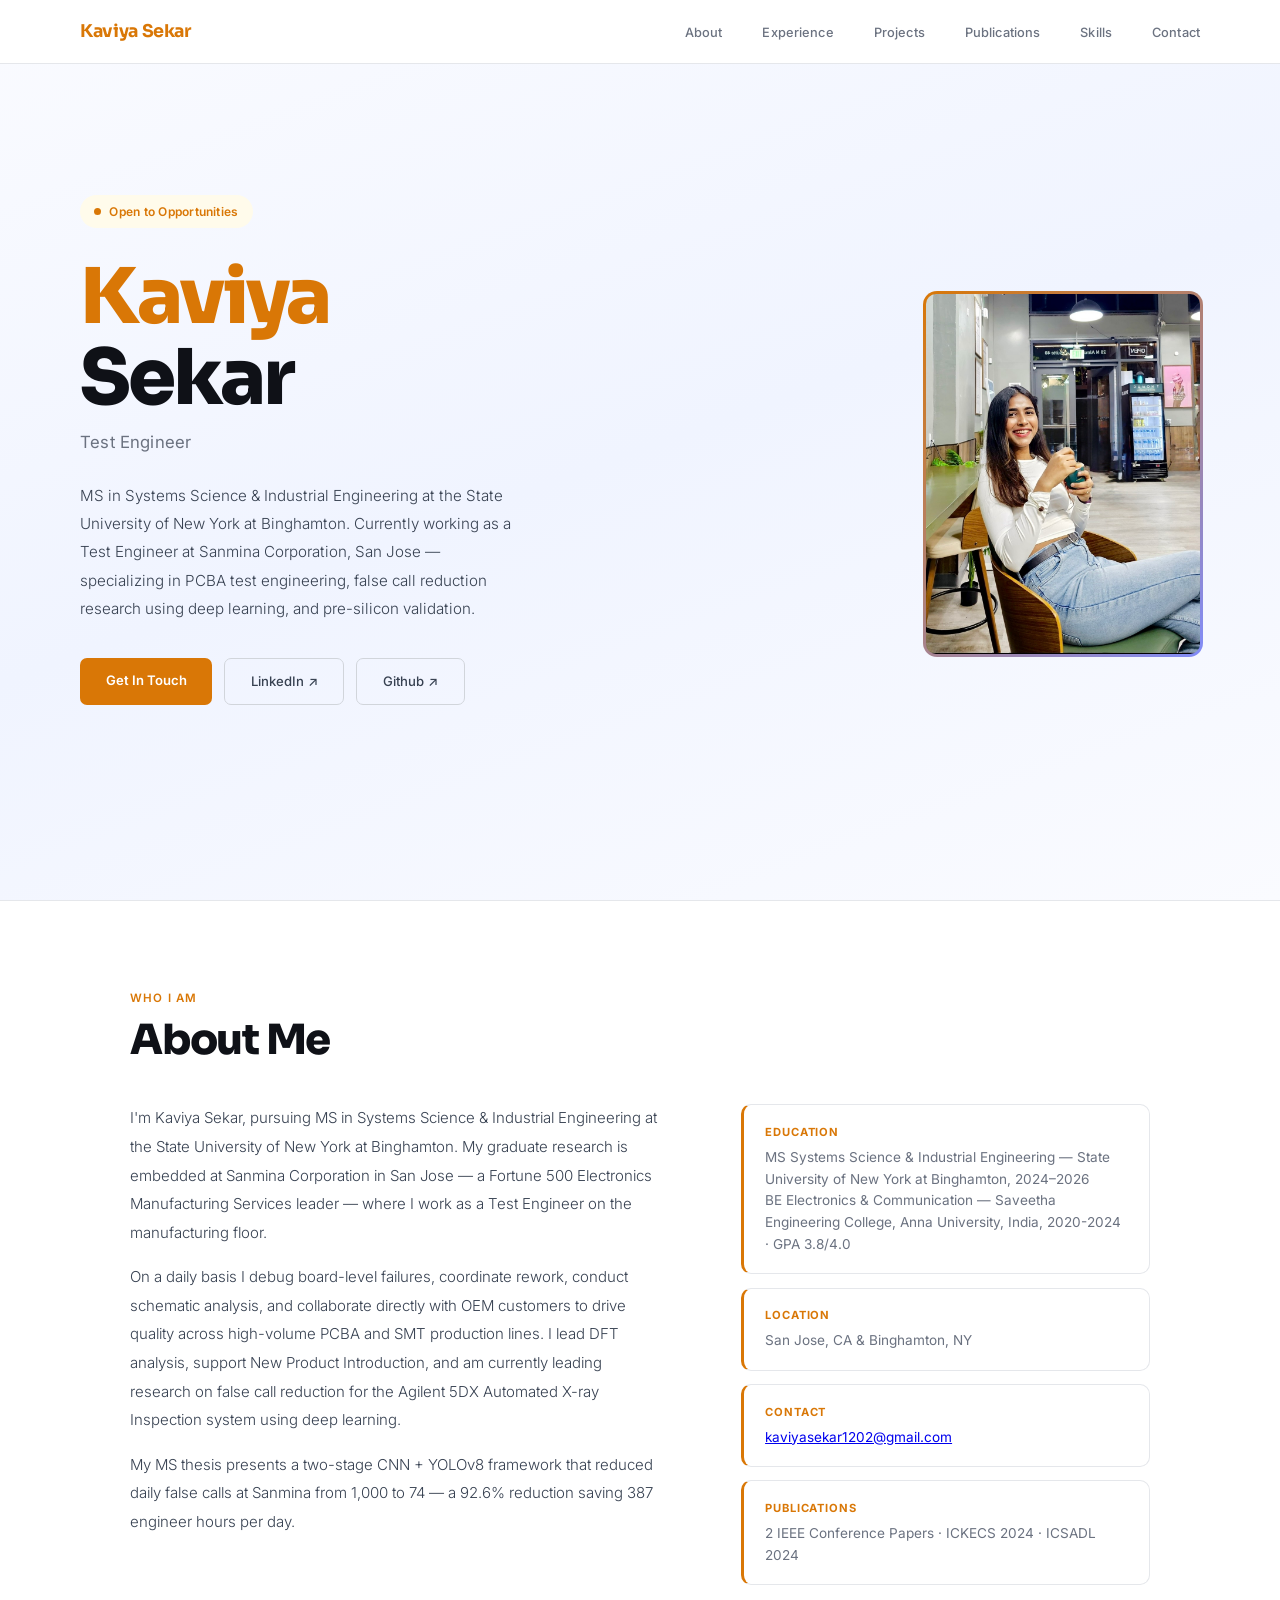
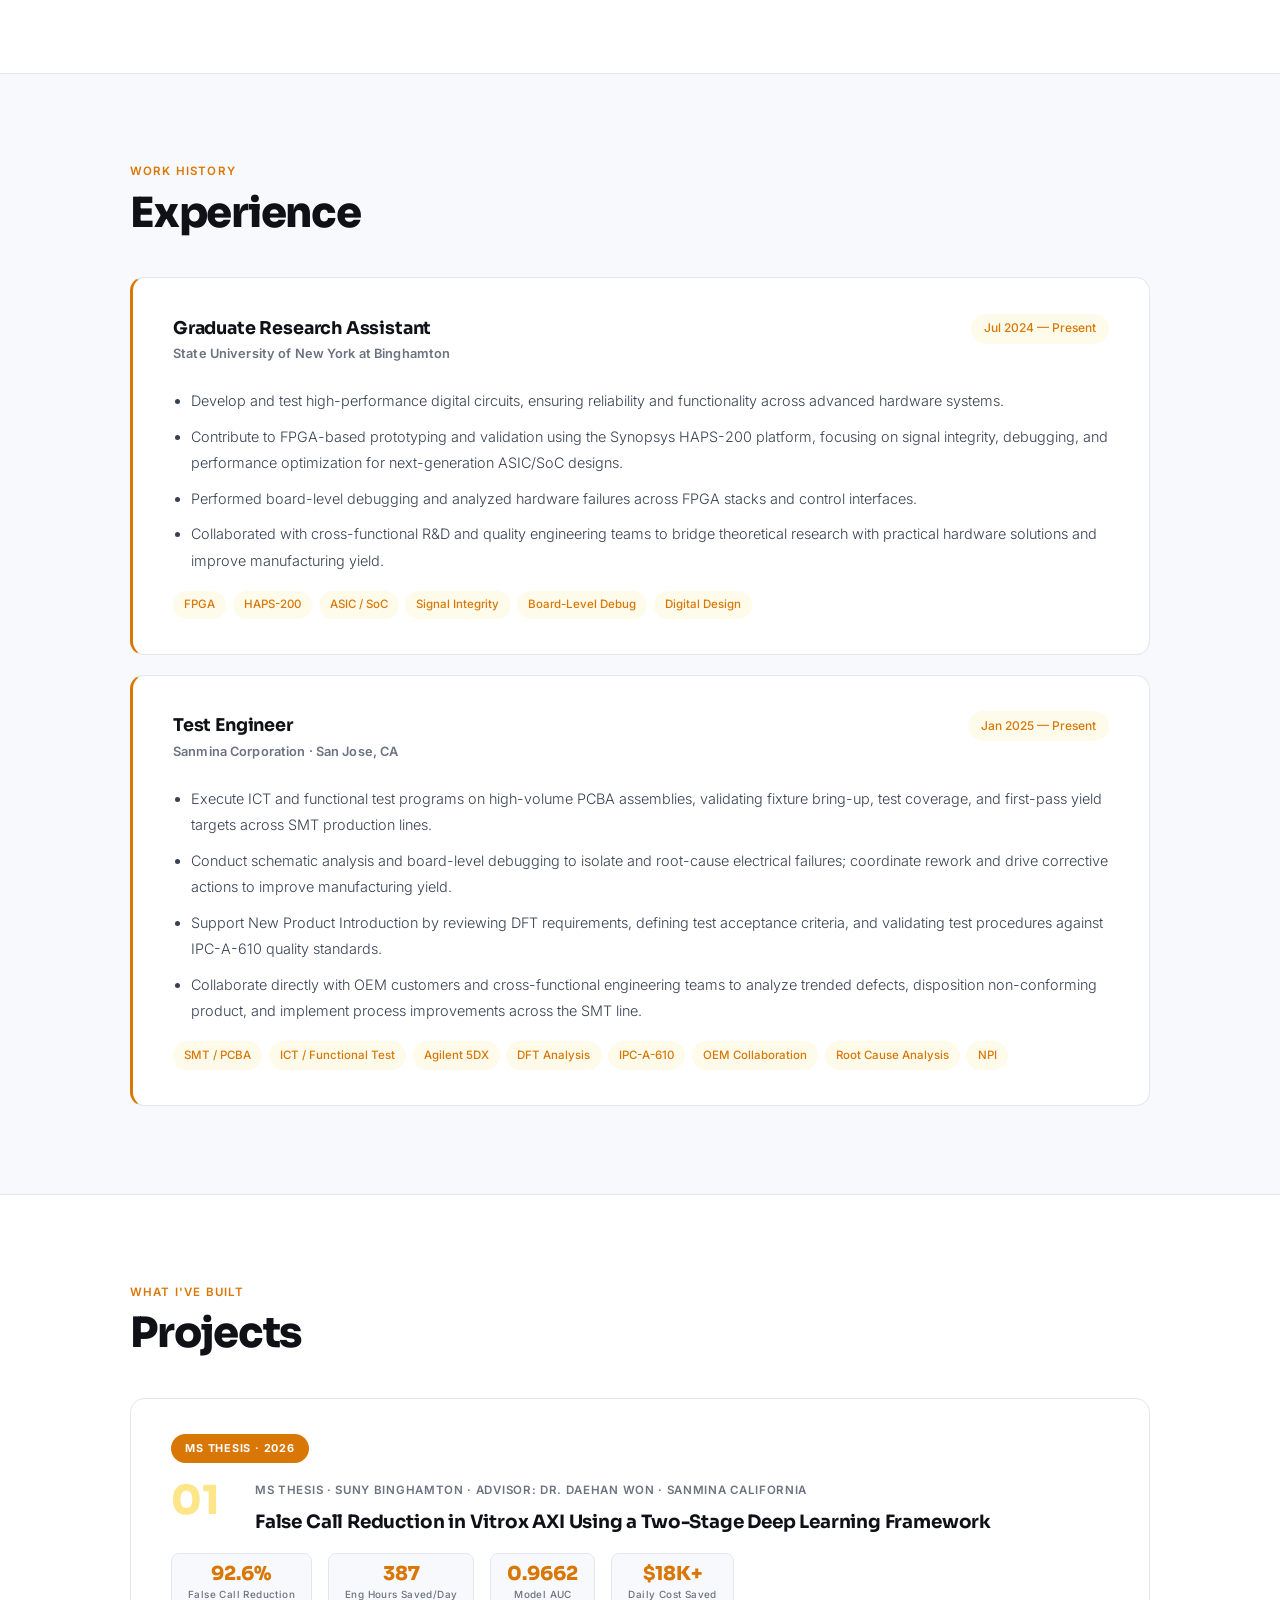
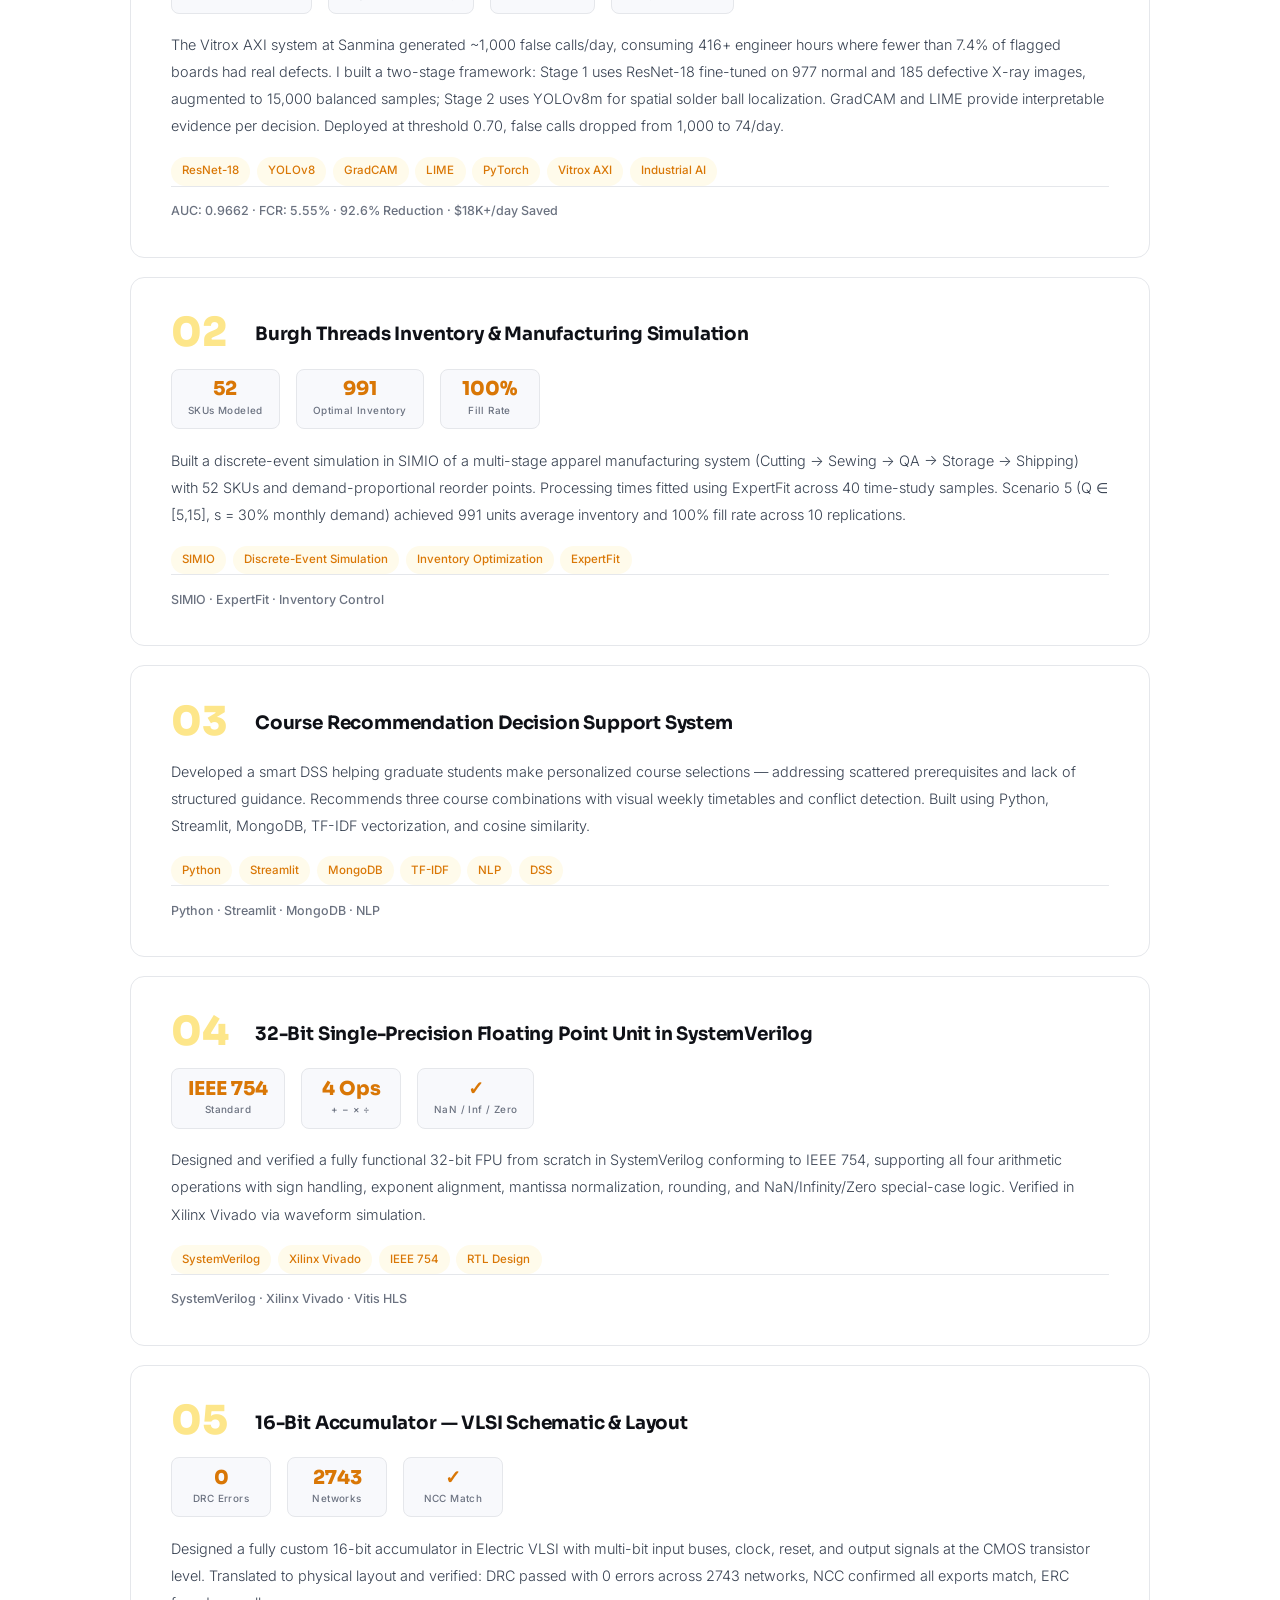
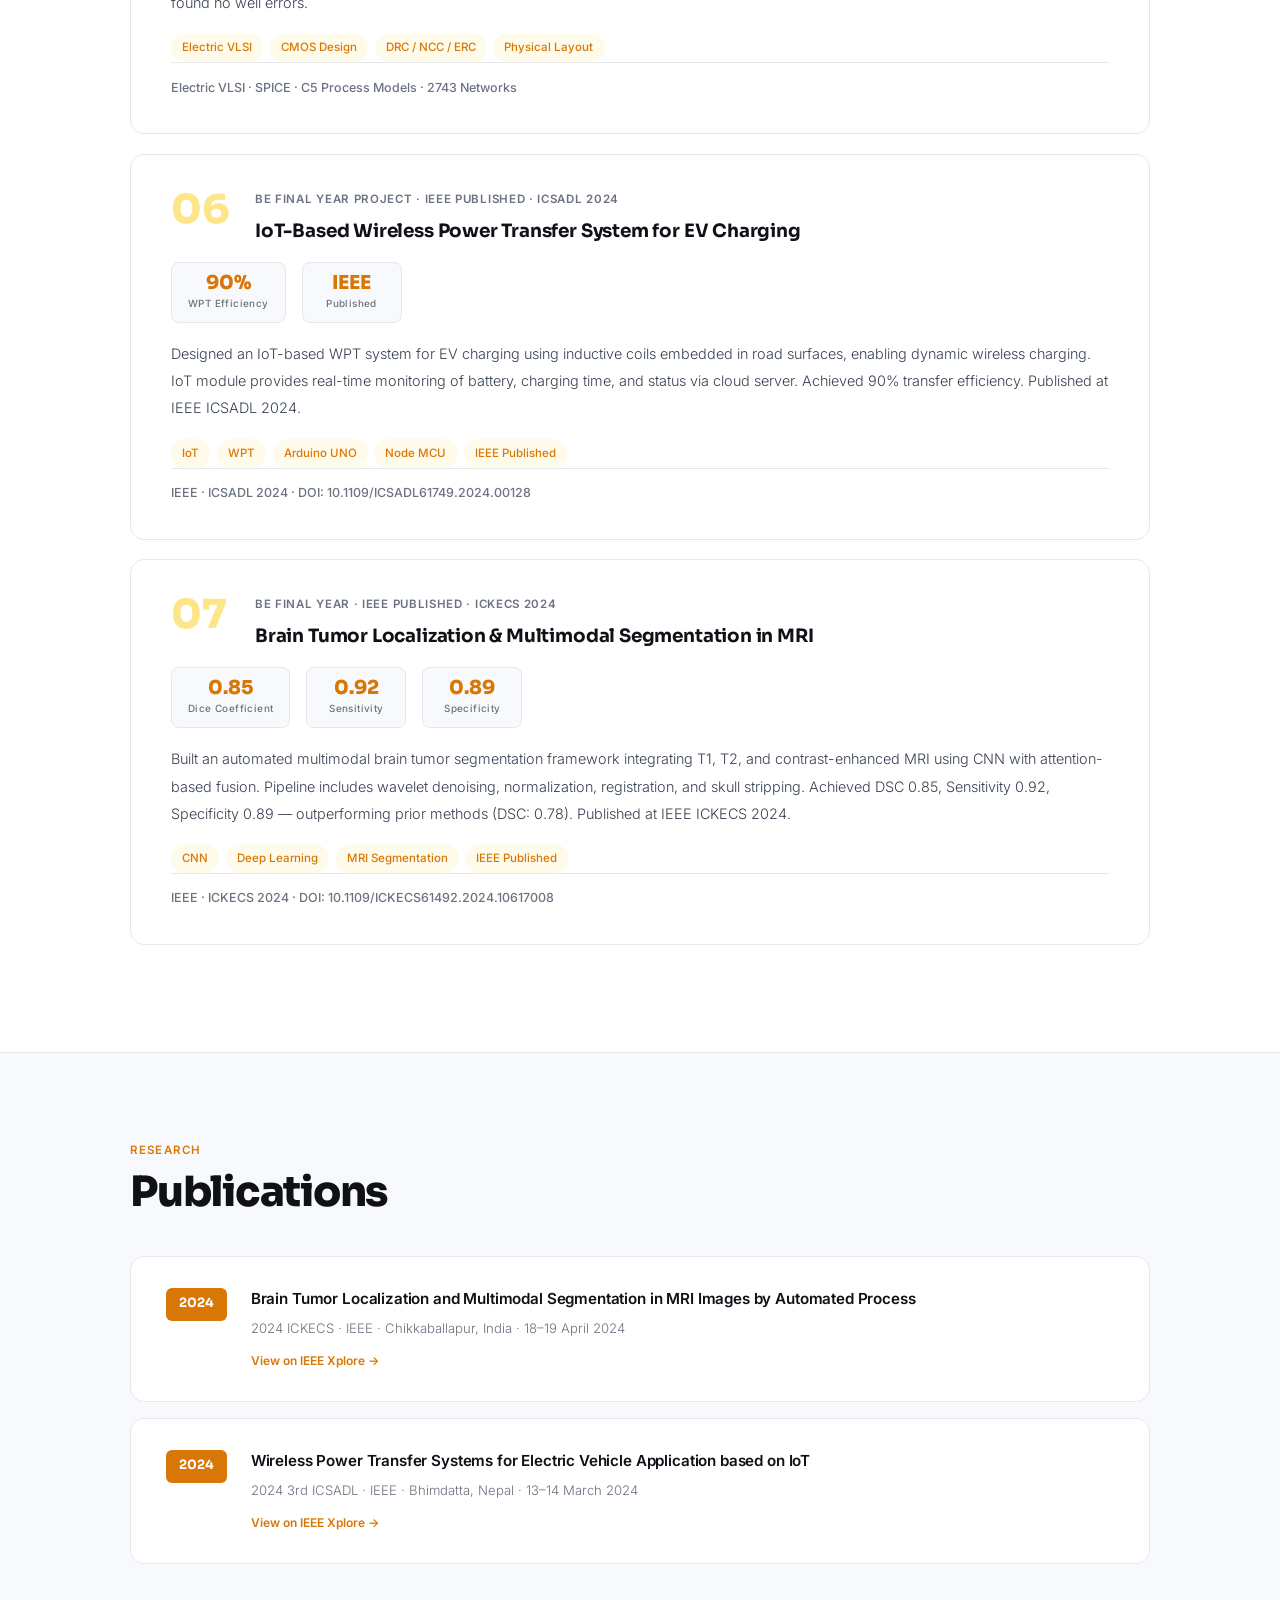
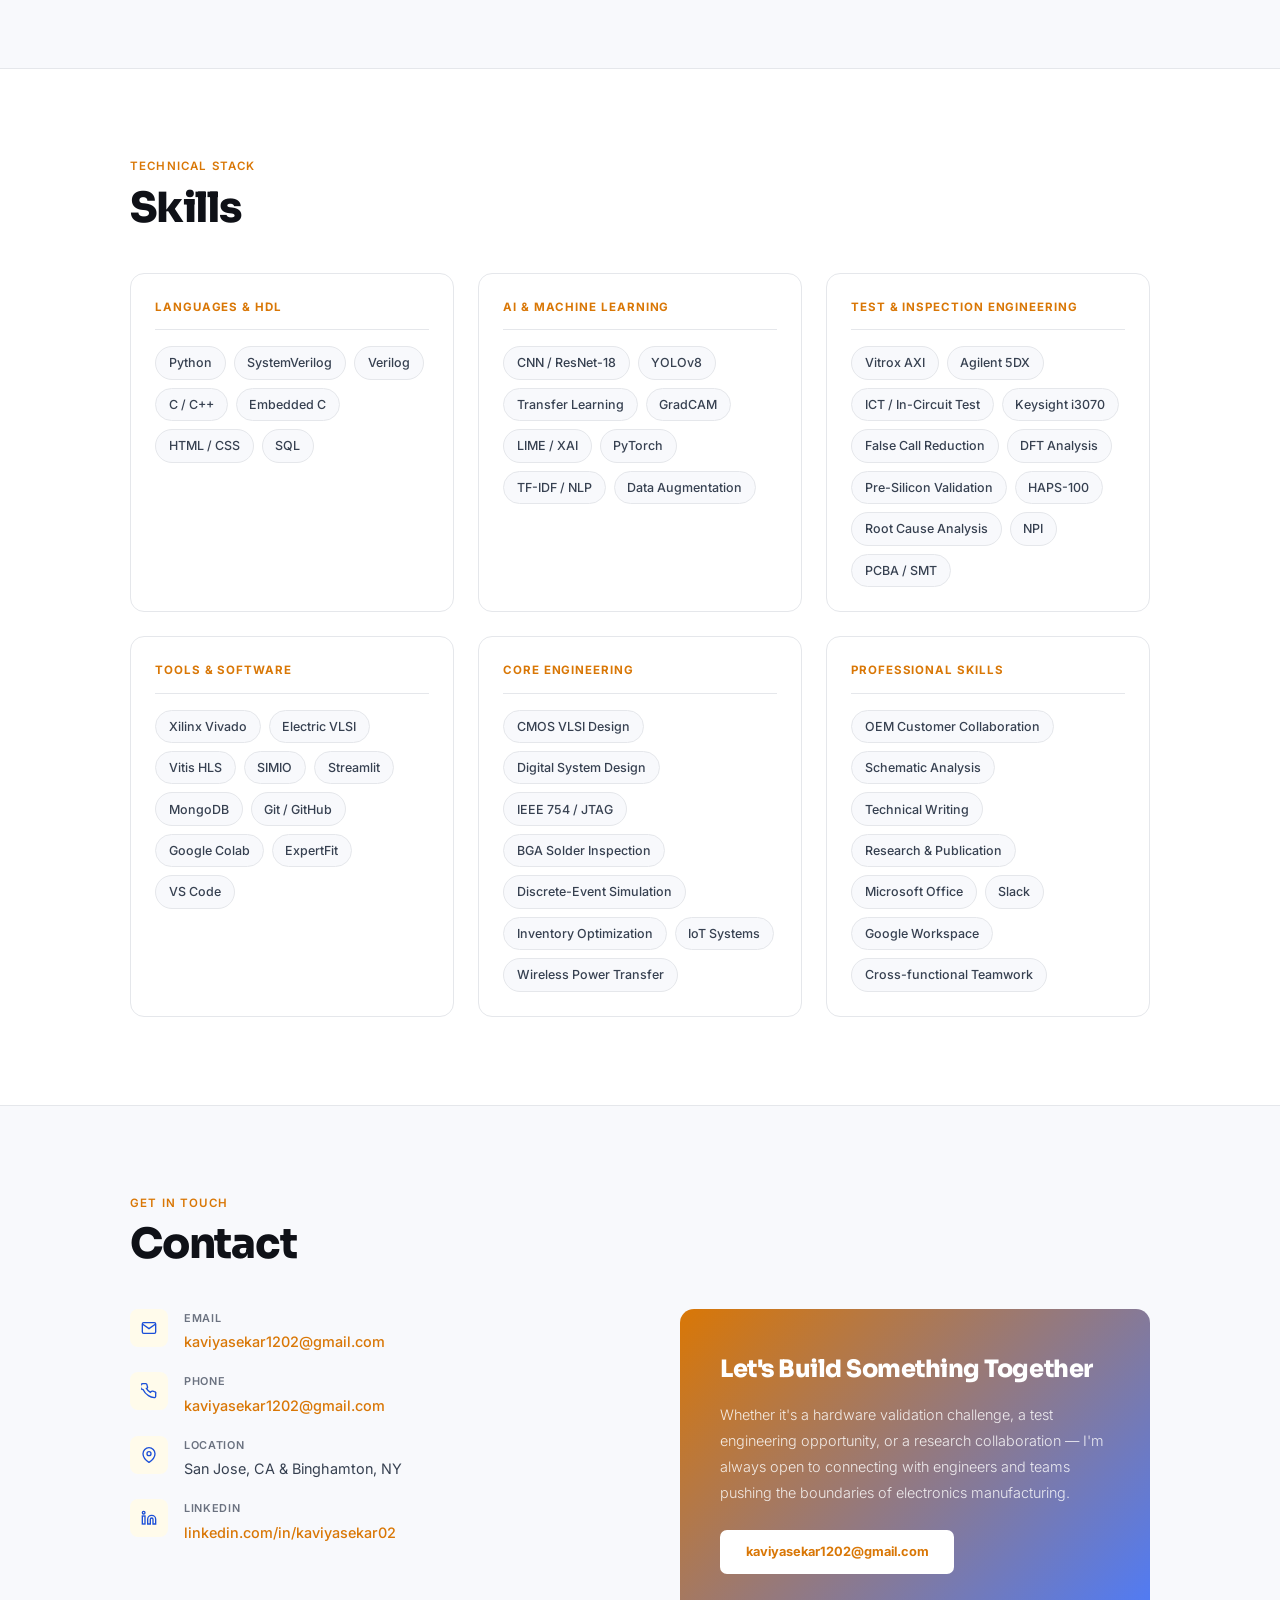
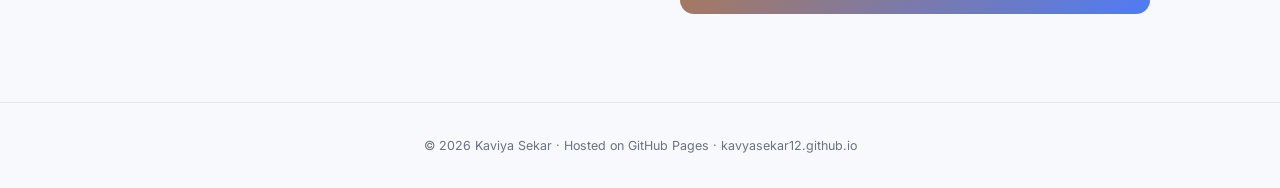
==== commit 81e9b13a: "Update index.html" ====
--- a/index.html
+++ b/index.html
@@ -247,7 +247,7 @@
   <div class="about-grid">
     <div class="about-text reveal-ready revealed">
       <!-- ABOUT_START -->
-      <p>I'm Kaviya Sekar, an Electronics & Communication Engineering graduate pursuing my MS in Systems Science & Industrial Engineering at the State University of New York at Binghamton. My graduate research is embedded at Sanmina Corporation in San Jose — a Fortune 500 Electronics Manufacturing Services leader — where I work as a Test Engineer on the manufacturing floor.</p>
+      <p>I'm Kaviya Sekar, pursuing MS in Systems Science & Industrial Engineering at the State University of New York at Binghamton. My graduate research is embedded at Sanmina Corporation in San Jose — a Fortune 500 Electronics Manufacturing Services leader — where I work as a Test Engineer on the manufacturing floor.</p>
       <p>On a daily basis I debug board-level failures, coordinate rework, conduct schematic analysis, and collaborate directly with OEM customers to drive quality across high-volume PCBA and SMT production lines. I lead DFT analysis, support New Product Introduction, and am currently leading research on false call reduction for the Agilent 5DX Automated X-ray Inspection system using deep learning.</p>
       <p>My MS thesis presents a two-stage CNN + YOLOv8 framework that reduced daily false calls at Sanmina from 1,000 to 74 — a 92.6% reduction saving 387 engineer hours per day.</p>
       <!-- ABOUT_END -->
@@ -327,6 +327,7 @@
       <div class="citem reveal-ready revealed"><div class="citem-icon"><svg width="16" height="16" viewBox="0 0 24 24" fill="none" stroke="#1B4FD8" stroke-width="2"><path d="M22 16.92v3a2 2 0 01-2.18 2 19.79 19.79 0 01-8.63-3.07A19.5 19.5 0 013.07 9.81 2 2 0 014 1h3a2 2 0 012 1.72 12.84 12.84 0 00.7 2.81 2 2 0 01-.45 2.11L8.09 8.09a16 16 0 006 6l1.27-1.27a2 2 0 012.11-.45 12.84 12.84 0 002.81.7A2 2 0 0122 16z"></path></svg></div><div><div class="citem-label">Phone</div><div class="citem-val"><a href="mailto:kaviyasekar1202@gmail.com">kaviyasekar1202@gmail.com</a></div></div></div>
       <div class="citem reveal-ready revealed"><div class="citem-icon"><svg width="16" height="16" viewBox="0 0 24 24" fill="none" stroke="#1B4FD8" stroke-width="2"><path d="M21 10c0 7-9 13-9 13S3 17 3 10a9 9 0 0118 0z"></path><circle cx="12" cy="10" r="3"></circle></svg></div><div><div class="citem-label">Location</div><div class="citem-val">San Jose, CA &amp; Binghamton, NY</div></div></div>
       <div class="citem reveal-ready revealed"><div class="citem-icon"><svg width="16" height="16" viewBox="0 0 24 24" fill="none" stroke="#1B4FD8" stroke-width="2"><path d="M16 8a6 6 0 016 6v7h-4v-7a2 2 0 00-2-2 2 2 0 00-2 2v7h-4v-7a6 6 0 016-6z"></path><rect x="2" y="9" width="4" height="12"></rect><circle cx="4" cy="4" r="2"></circle></svg></div><div><div class="citem-label">LinkedIn</div><div class="citem-val"><a href="https://www.linkedin.com/in/kaviyasekar02/" target="_blank">linkedin.com/in/kaviyasekar02</a></div></div></div>
+      
     </div>
     <div class="contact-msg reveal-ready revealed">
       <h3>Let's Build Something Together</h3>
@@ -387,6 +388,17 @@
       </div>
       <div class="tab-panel" id="t-exp">
         <div id="exp-editor"><div class="edit-card"><div class="edit-card-header"><span class="edit-card-title">Graduate Research Assistant &amp; Test Engineer</span><button class="del-card-btn" onclick="delItem('experience',0)">Remove</button></div><div class="field-row"><div class="field"><label>Job Title</label><input type="text" value="Graduate Research Assistant &amp; Test Engineer" oninput="state.experience[0].role=this.value;this.closest('.edit-card').querySelector('.edit-card-title').textContent=this.value"></div><div class="field"><label>Company</label><input type="text" value="Sanmina Corporation" oninput="state.experience[0].company=this.value"></div></div><div class="field-row"><div class="field"><label>Location</label><input type="text" value="San Jose, CA" oninput="state.experience[0].loc=this.value"></div><div class="field"><label>Date</label><input type="text" value="Jul 2024 — Present" oninput="state.experience[0].date=this.value"></div></div><div class="field"><label>Description</label><textarea oninput="state.experience[0].desc=this.value">Working at Sanmina Corporation in San Jose — a Fortune 500 Electronics Manufacturing Services leader partnering with the world's top OEMs across communications, defense, medical, and semiconductor sectors — embedded as part of my MS graduate research in Systems Science &amp; Industrial Engineering. On a daily basis I debug board-level failures, coordinate rework, conduct schematic analysis, and collaborate directly with OEM customers to ensure quality standards are met across high-volume PCBA and SMT production lines. I lead DFT analysis and support New Product Introduction including fixture bring-up and test program validation, while also performing root cause analysis on trended failures to drive corrective actions across the manufacturing floor. As part of my research, I led pre-silicon validation for complex SoCs and AI chips using the HAPS-100 prototyping system at speeds up to 500 MHz, improving signal capture efficiency by 4x through advanced debugging techniques while managing multi-user, multi-design parallel testing environments. Currently I am leading research on false call reduction for the Agilent 5DX Automated X-ray Inspection system.</textarea></div><div class="field"><label>Tags (comma-separated)</label><input type="text" value="SMT / PCBA,Agilent 5DX,False Call Reduction,X-Ray Inspection,HAPS-100,Pre-Silicon Validation,DFT Analysis,OEM Collaboration,Root Cause Analysis,NPI" oninput="state.experience[0].tags=this.value"></div></div></div>
+        <div class="citem reveal-ready revealed">
+  <div class="citem-icon">
+    <svg width="16" height="16" viewBox="0 0 24 24" fill="none" stroke="#1B4FD8" stroke-width="2">
+      <path d="M9 19c-5 1.5-5-2.5-7-3m14 6v-3.87a3.37 3.37 0 00-.94-2.61c3.14-.35 6.44-1.54 6.44-7A5.44 5.44 0 0020 4.77 5.07 5.07 0 0019.91 1S18.73.65 16 2.48a13.38 13.38 0 00-7 0C6.27.65 5.09 1 5.09 1A5.07 5.07 0 005 4.77a5.44 5.44 0 00-1.5 3.78c0 5.42 3.3 6.61 6.44 7A3.37 3.37 0 009 18.13V22"></path>
+    </svg>
+  </div>
+  <div>
+    <div class="citem-label">GitHub</div>
+    <div class="citem-val"><a href="https://github.com/kavyasekar12" target="_blank">github.com/kavyasekar12</a></div>
+  </div>
+</div>
         <button class="add-btn" onclick="addExp()">+ Add Experience</button>
         <button class="save-btn" onclick="saveFile()">💾 Save &amp; Download</button>
       </div>
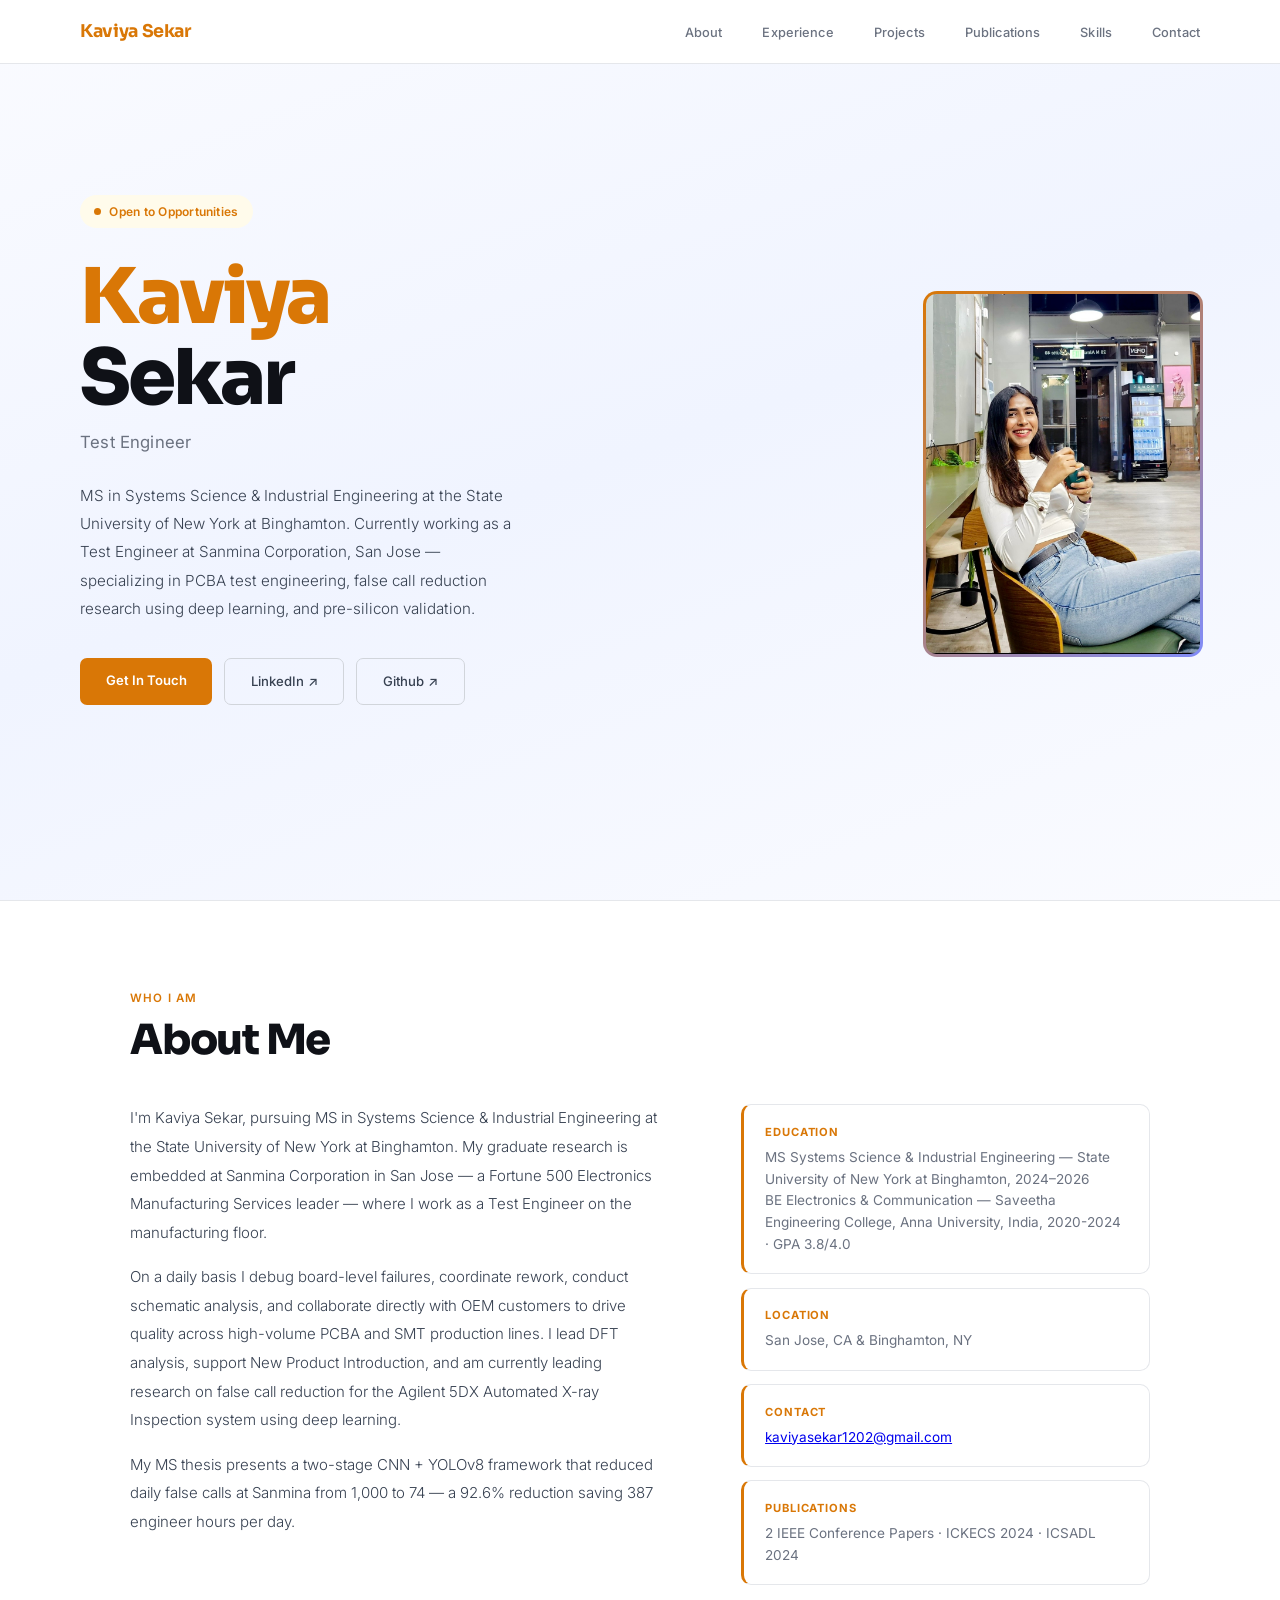
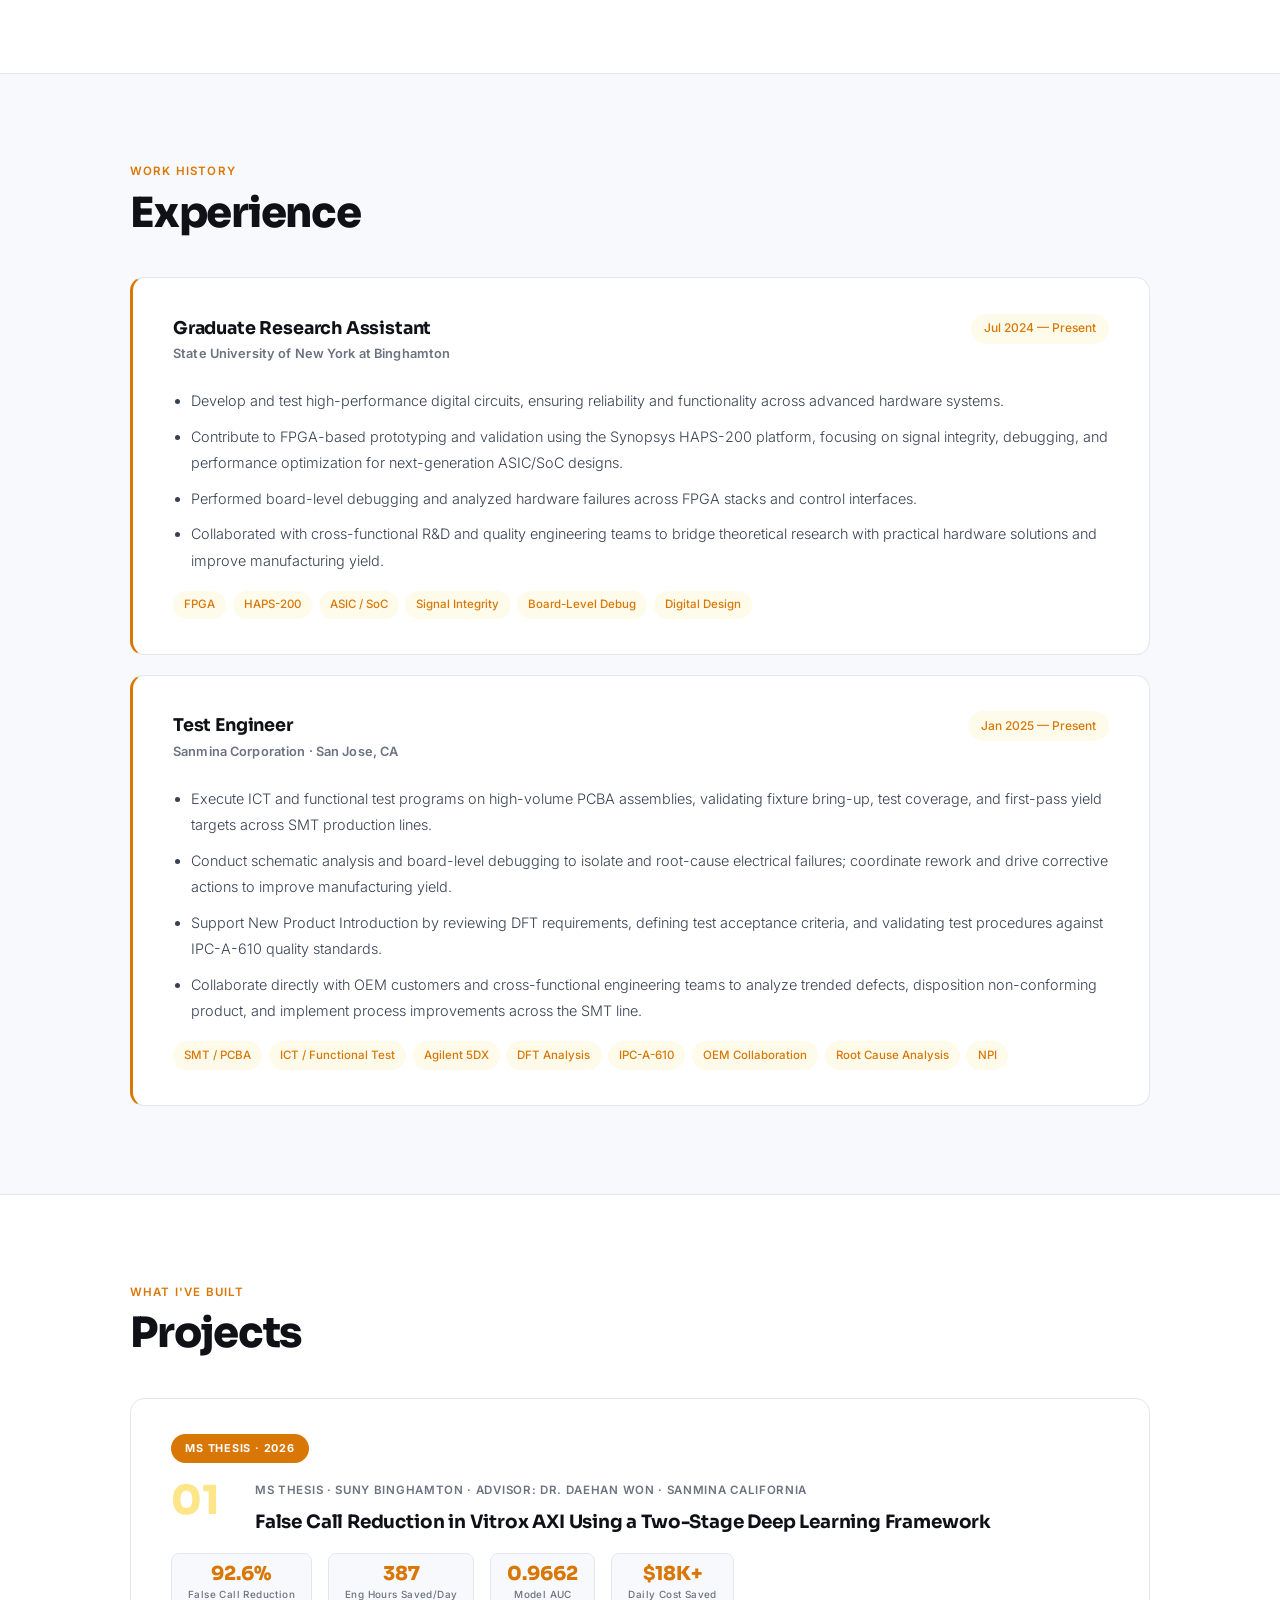
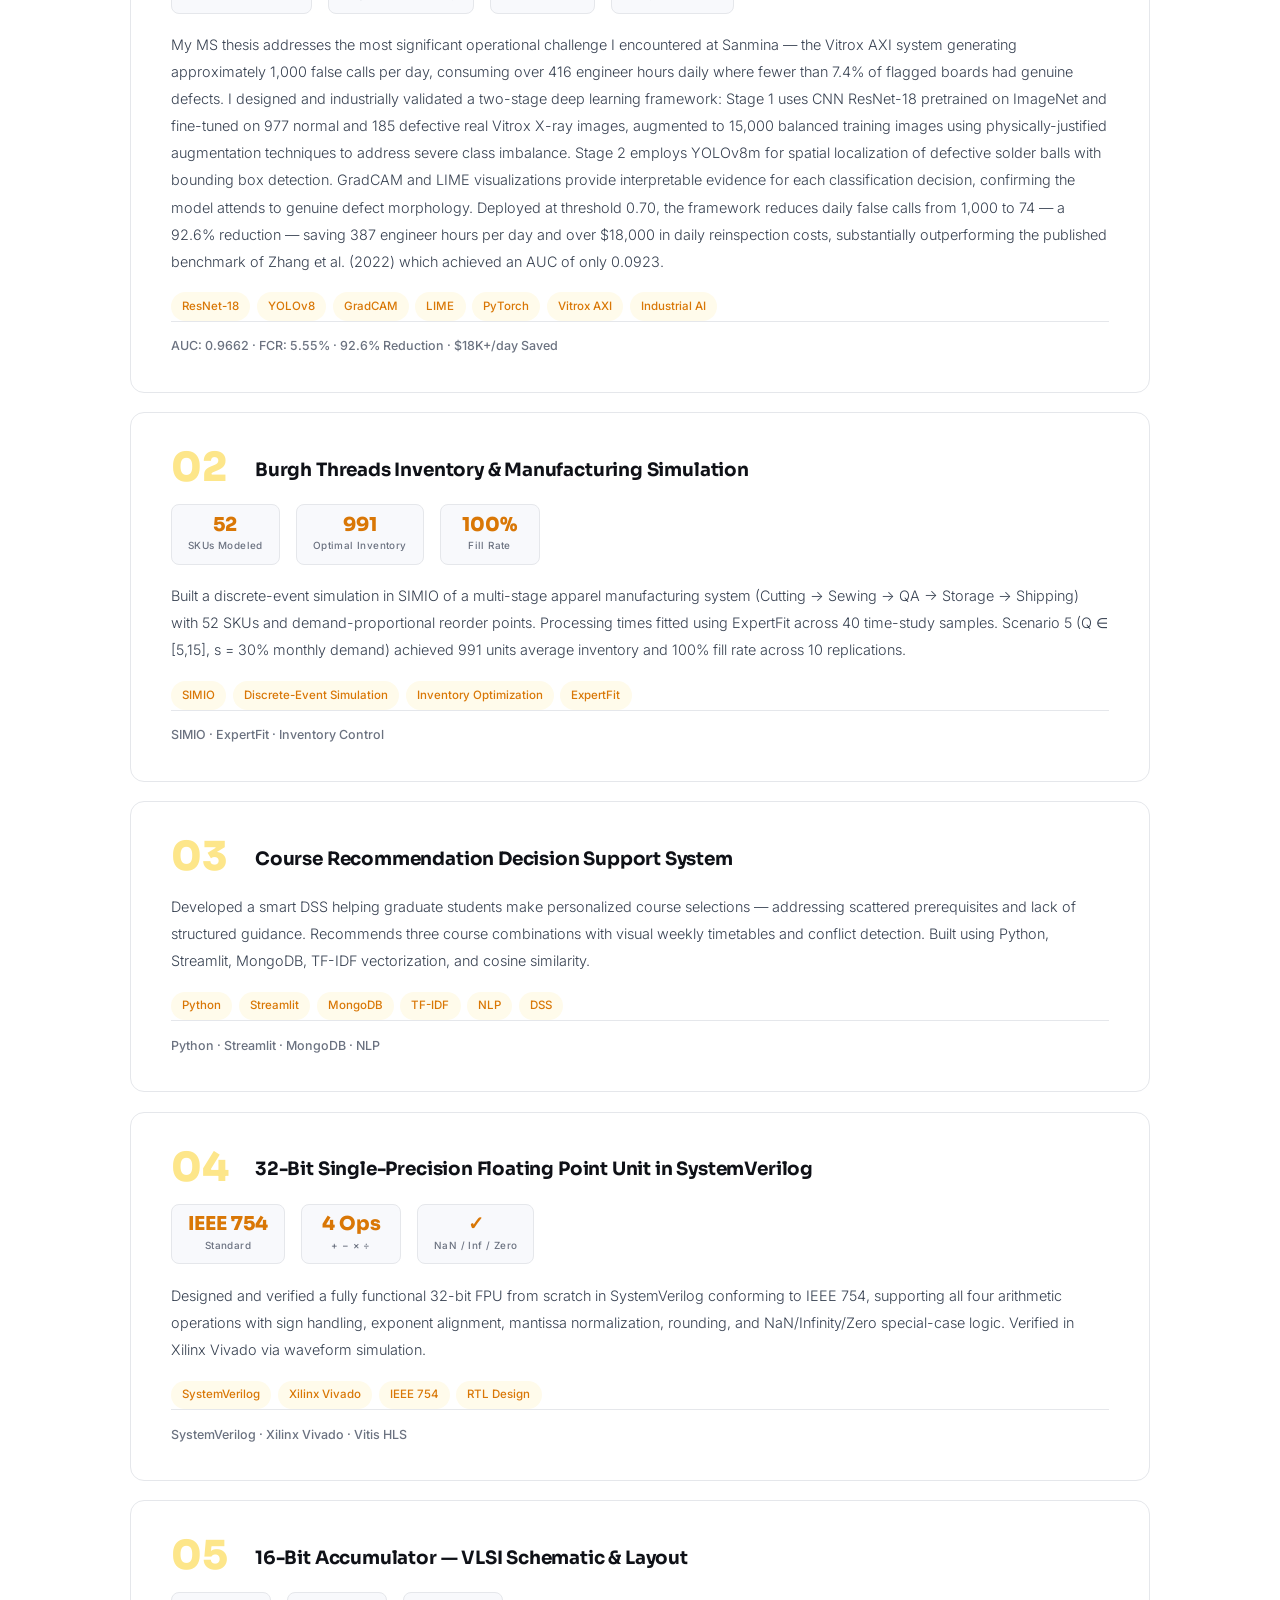
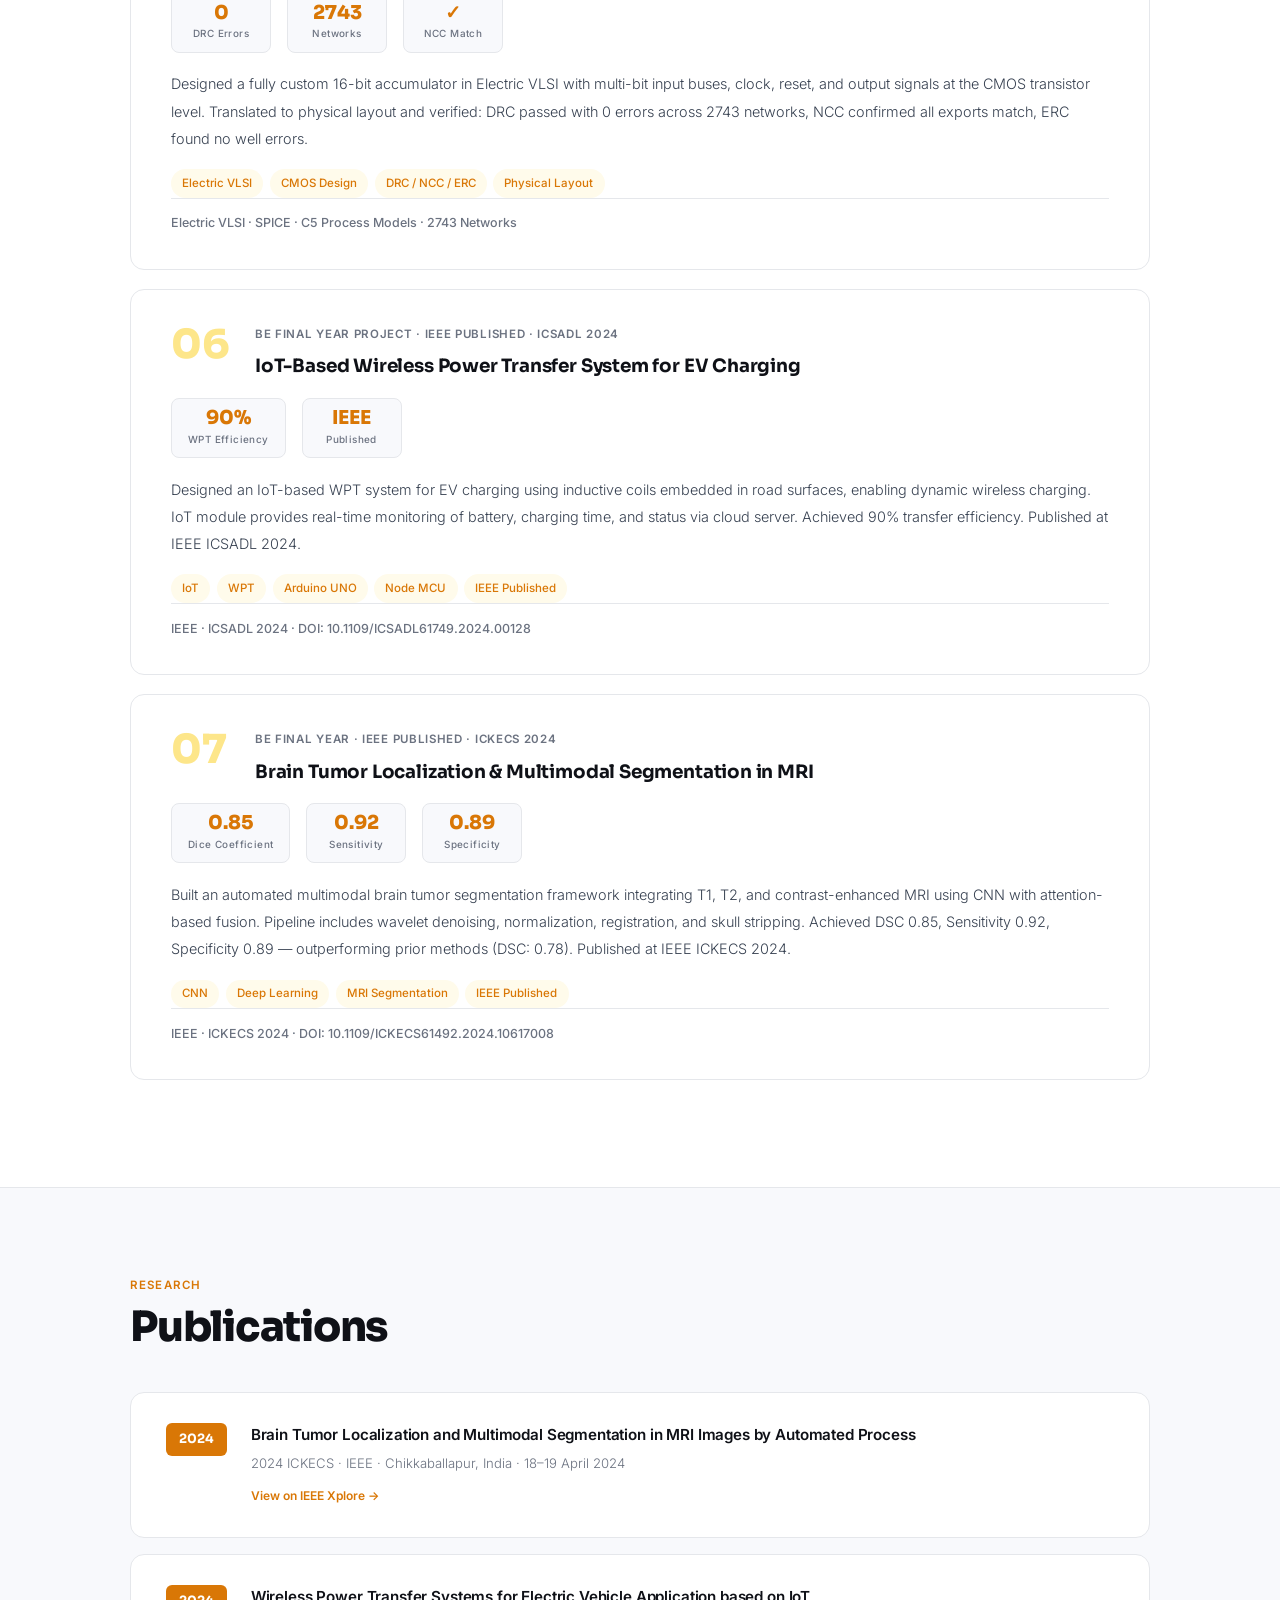
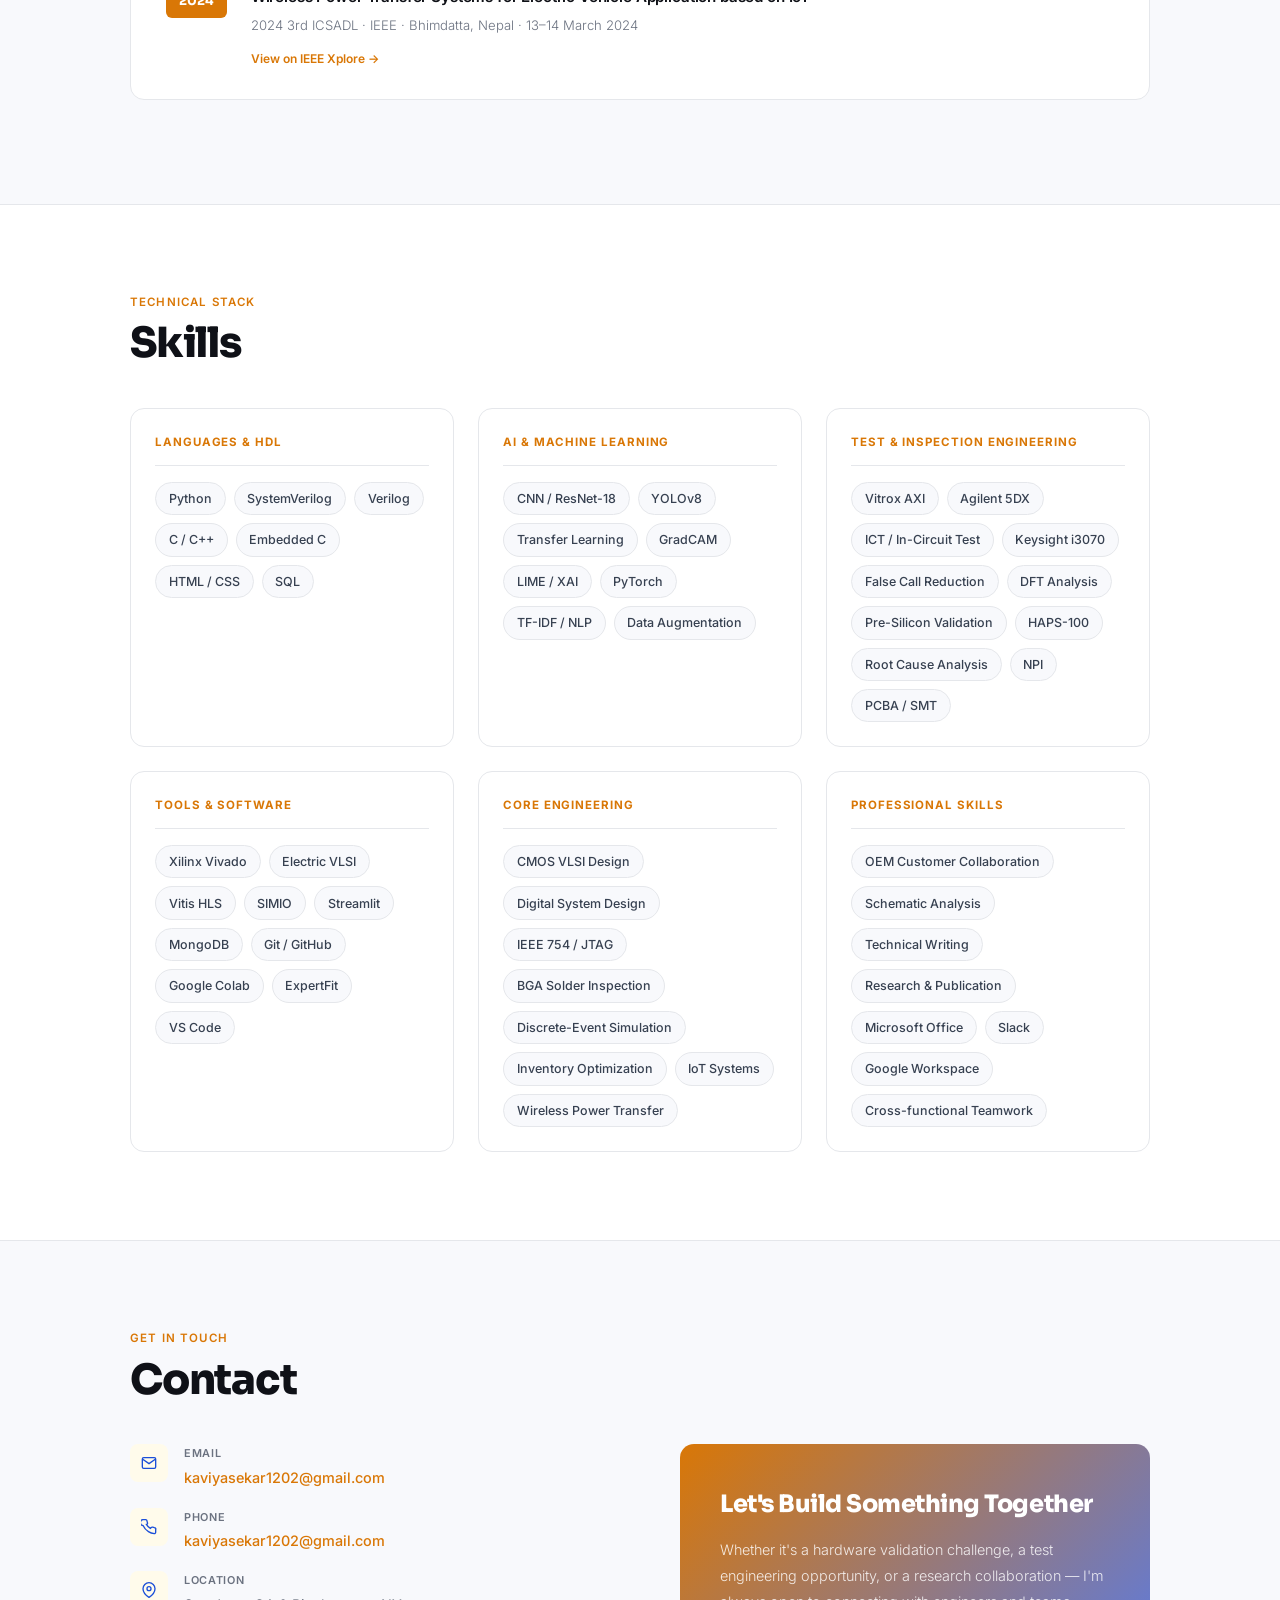
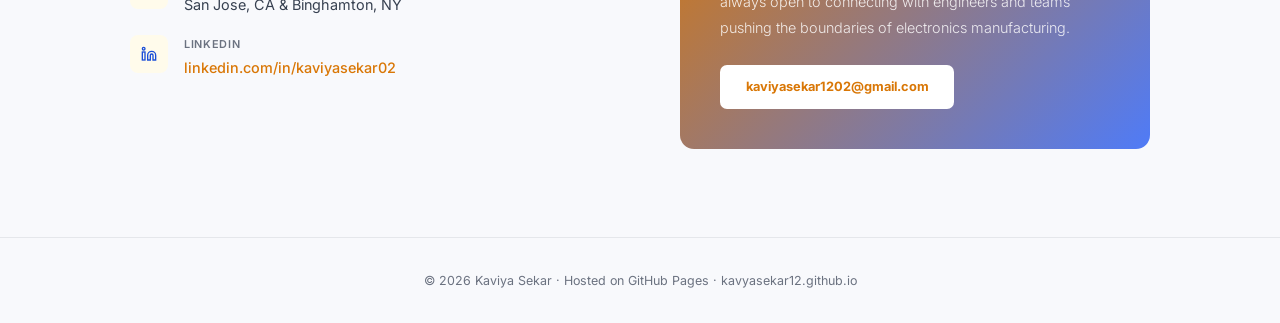
==== commit e67082dc: "Update index.html Thesis Update" ====
--- a/index.html
+++ b/index.html
@@ -285,7 +285,7 @@
   
   
   <!-- PROJ_START -->
-<div class="proj-item"><div class="proj-badge">MS Thesis · 2026</div><div class="proj-header"><div class="proj-num">01</div><div class="proj-meta"><div class="proj-course">MS Thesis · SUNY Binghamton · Advisor: Dr. Daehan Won · Sanmina California</div><div class="proj-title">False Call Reduction in Vitrox AXI Using a Two-Stage Deep Learning Framework</div></div></div><div class="proj-stats"><div class="pstat"><div class="pstat-val">92.6%</div><div class="pstat-lbl">False Call Reduction</div></div><div class="pstat"><div class="pstat-val">387</div><div class="pstat-lbl">Eng Hours Saved/Day</div></div><div class="pstat"><div class="pstat-val">0.9662</div><div class="pstat-lbl">Model AUC</div></div><div class="pstat"><div class="pstat-val">$18K+</div><div class="pstat-lbl">Daily Cost Saved</div></div></div><div class="proj-desc">The Vitrox AXI system at Sanmina generated ~1,000 false calls/day, consuming 416+ engineer hours where fewer than 7.4% of flagged boards had real defects. I built a two-stage framework: Stage 1 uses ResNet-18 fine-tuned on 977 normal and 185 defective X-ray images, augmented to 15,000 balanced samples; Stage 2 uses YOLOv8m for spatial solder ball localization. GradCAM and LIME provide interpretable evidence per decision. Deployed at threshold 0.70, false calls dropped from 1,000 to 74/day.</div><div class="tags"><span class="tag">ResNet-18</span><span class="tag">YOLOv8</span><span class="tag">GradCAM</span><span class="tag">LIME</span><span class="tag">PyTorch</span><span class="tag">Vitrox AXI</span><span class="tag">Industrial AI</span></div><div class="proj-result">AUC: 0.9662 · FCR: 5.55% · 92.6% Reduction · $18K+/day Saved</div></div><div class="proj-item"><div class="proj-header"><div class="proj-num">02</div><div class="proj-meta"><div class="proj-course"></div><div class="proj-title">Burgh Threads Inventory & Manufacturing Simulation</div></div></div><div class="proj-stats"><div class="pstat"><div class="pstat-val">52</div><div class="pstat-lbl">SKUs Modeled</div></div><div class="pstat"><div class="pstat-val">991</div><div class="pstat-lbl">Optimal Inventory</div></div><div class="pstat"><div class="pstat-val">100%</div><div class="pstat-lbl">Fill Rate</div></div></div><div class="proj-desc">Built a discrete-event simulation in SIMIO of a multi-stage apparel manufacturing system (Cutting → Sewing → QA → Storage → Shipping) with 52 SKUs and demand-proportional reorder points. Processing times fitted using ExpertFit across 40 time-study samples. Scenario 5 (Q ∈ [5,15], s = 30% monthly demand) achieved 991 units average inventory and 100% fill rate across 10 replications.</div><div class="tags"><span class="tag">SIMIO</span><span class="tag">Discrete-Event Simulation</span><span class="tag">Inventory Optimization</span><span class="tag">ExpertFit</span></div><div class="proj-result">SIMIO · ExpertFit · Inventory Control</div></div><div class="proj-item"><div class="proj-header"><div class="proj-num">03</div><div class="proj-meta"><div class="proj-course"></div><div class="proj-title">Course Recommendation Decision Support System</div></div></div><div class="proj-desc">Developed a smart DSS helping graduate students make personalized course selections — addressing scattered prerequisites and lack of structured guidance. Recommends three course combinations with visual weekly timetables and conflict detection. Built using Python, Streamlit, MongoDB, TF-IDF vectorization, and cosine similarity.</div><div class="tags"><span class="tag">Python</span><span class="tag">Streamlit</span><span class="tag">MongoDB</span><span class="tag">TF-IDF</span><span class="tag">NLP</span><span class="tag">DSS</span></div><div class="proj-result">Python · Streamlit · MongoDB · NLP</div></div><div class="proj-item"><div class="proj-header"><div class="proj-num">04</div><div class="proj-meta"><div class="proj-course"></div><div class="proj-title">32-Bit Single-Precision Floating Point Unit in SystemVerilog</div></div></div><div class="proj-stats"><div class="pstat"><div class="pstat-val">IEEE 754</div><div class="pstat-lbl">Standard</div></div><div class="pstat"><div class="pstat-val">4 Ops</div><div class="pstat-lbl">+ − × ÷</div></div><div class="pstat"><div class="pstat-val">✓</div><div class="pstat-lbl">NaN / Inf / Zero</div></div></div><div class="proj-desc">Designed and verified a fully functional 32-bit FPU from scratch in SystemVerilog conforming to IEEE 754, supporting all four arithmetic operations with sign handling, exponent alignment, mantissa normalization, rounding, and NaN/Infinity/Zero special-case logic. Verified in Xilinx Vivado via waveform simulation.</div><div class="tags"><span class="tag">SystemVerilog</span><span class="tag">Xilinx Vivado</span><span class="tag">IEEE 754</span><span class="tag">RTL Design</span></div><div class="proj-result">SystemVerilog · Xilinx Vivado · Vitis HLS</div></div><div class="proj-item"><div class="proj-header"><div class="proj-num">05</div><div class="proj-meta"><div class="proj-course"></div><div class="proj-title">16-Bit Accumulator — VLSI Schematic & Layout</div></div></div><div class="proj-stats"><div class="pstat"><div class="pstat-val">0</div><div class="pstat-lbl">DRC Errors</div></div><div class="pstat"><div class="pstat-val">2743</div><div class="pstat-lbl">Networks</div></div><div class="pstat"><div class="pstat-val">✓</div><div class="pstat-lbl">NCC Match</div></div></div><div class="proj-desc">Designed a fully custom 16-bit accumulator in Electric VLSI with multi-bit input buses, clock, reset, and output signals at the CMOS transistor level. Translated to physical layout and verified: DRC passed with 0 errors across 2743 networks, NCC confirmed all exports match, ERC found no well errors.</div><div class="tags"><span class="tag">Electric VLSI</span><span class="tag">CMOS Design</span><span class="tag">DRC / NCC / ERC</span><span class="tag">Physical Layout</span></div><div class="proj-result">Electric VLSI · SPICE · C5 Process Models · 2743 Networks</div></div><div class="proj-item"><div class="proj-header"><div class="proj-num">06</div><div class="proj-meta"><div class="proj-course">BE Final Year Project · IEEE Published · ICSADL 2024</div><div class="proj-title">IoT-Based Wireless Power Transfer System for EV Charging</div></div></div><div class="proj-stats"><div class="pstat"><div class="pstat-val">90%</div><div class="pstat-lbl">WPT Efficiency</div></div><div class="pstat"><div class="pstat-val">IEEE</div><div class="pstat-lbl">Published</div></div></div><div class="proj-desc">Designed an IoT-based WPT system for EV charging using inductive coils embedded in road surfaces, enabling dynamic wireless charging. IoT module provides real-time monitoring of battery, charging time, and status via cloud server. Achieved 90% transfer efficiency. Published at IEEE ICSADL 2024.</div><div class="tags"><span class="tag">IoT</span><span class="tag">WPT</span><span class="tag">Arduino UNO</span><span class="tag">Node MCU</span><span class="tag">IEEE Published</span></div><div class="proj-result">IEEE · ICSADL 2024 · DOI: 10.1109/ICSADL61749.2024.00128</div></div><div class="proj-item"><div class="proj-header"><div class="proj-num">07</div><div class="proj-meta"><div class="proj-course">BE Final Year · IEEE Published · ICKECS 2024</div><div class="proj-title">Brain Tumor Localization & Multimodal Segmentation in MRI</div></div></div><div class="proj-stats"><div class="pstat"><div class="pstat-val">0.85</div><div class="pstat-lbl">Dice Coefficient</div></div><div class="pstat"><div class="pstat-val">0.92</div><div class="pstat-lbl">Sensitivity</div></div><div class="pstat"><div class="pstat-val">0.89</div><div class="pstat-lbl">Specificity</div></div></div><div class="proj-desc">Built an automated multimodal brain tumor segmentation framework integrating T1, T2, and contrast-enhanced MRI using CNN with attention-based fusion. Pipeline includes wavelet denoising, normalization, registration, and skull stripping. Achieved DSC 0.85, Sensitivity 0.92, Specificity 0.89 — outperforming prior methods (DSC: 0.78). Published at IEEE ICKECS 2024.</div><div class="tags"><span class="tag">CNN</span><span class="tag">Deep Learning</span><span class="tag">MRI Segmentation</span><span class="tag">IEEE Published</span></div><div class="proj-result">IEEE · ICKECS 2024 · DOI: 10.1109/ICKECS61492.2024.10617008</div></div>
+<div class="proj-item"><div class="proj-badge">MS Thesis · 2026</div><div class="proj-header"><div class="proj-num">01</div><div class="proj-meta"><div class="proj-course">MS Thesis · SUNY Binghamton · Advisor: Dr. Daehan Won · Sanmina California</div><div class="proj-title">False Call Reduction in Vitrox AXI Using a Two-Stage Deep Learning Framework</div></div></div><div class="proj-stats"><div class="pstat"><div class="pstat-val">92.6%</div><div class="pstat-lbl">False Call Reduction</div></div><div class="pstat"><div class="pstat-val">387</div><div class="pstat-lbl">Eng Hours Saved/Day</div></div><div class="pstat"><div class="pstat-val">0.9662</div><div class="pstat-lbl">Model AUC</div></div><div class="pstat"><div class="pstat-val">$18K+</div><div class="pstat-lbl">Daily Cost Saved</div></div></div><div class="proj-desc">My MS thesis addresses the most significant operational challenge I encountered at Sanmina — the Vitrox AXI system generating approximately 1,000 false calls per day, consuming over 416 engineer hours daily where fewer than 7.4% of flagged boards had genuine defects. I designed and industrially validated a two-stage deep learning framework: Stage 1 uses CNN ResNet-18 pretrained on ImageNet and fine-tuned on 977 normal and 185 defective real Vitrox X-ray images, augmented to 15,000 balanced training images using physically-justified augmentation techniques to address severe class imbalance. Stage 2 employs YOLOv8m for spatial localization of defective solder balls with bounding box detection. GradCAM and LIME visualizations provide interpretable evidence for each classification decision, confirming the model attends to genuine defect morphology. Deployed at threshold 0.70, the framework reduces daily false calls from 1,000 to 74 — a 92.6% reduction — saving 387 engineer hours per day and over $18,000 in daily reinspection costs, substantially outperforming the published benchmark of Zhang et al. (2022) which achieved an AUC of only 0.0923.</div><div class="tags"><span class="tag">ResNet-18</span><span class="tag">YOLOv8</span><span class="tag">GradCAM</span><span class="tag">LIME</span><span class="tag">PyTorch</span><span class="tag">Vitrox AXI</span><span class="tag">Industrial AI</span></div><div class="proj-result">AUC: 0.9662 · FCR: 5.55% · 92.6% Reduction · $18K+/day Saved</div></div><div class="proj-item"><div class="proj-header"><div class="proj-num">02</div><div class="proj-meta"><div class="proj-course"></div><div class="proj-title">Burgh Threads Inventory & Manufacturing Simulation</div></div></div><div class="proj-stats"><div class="pstat"><div class="pstat-val">52</div><div class="pstat-lbl">SKUs Modeled</div></div><div class="pstat"><div class="pstat-val">991</div><div class="pstat-lbl">Optimal Inventory</div></div><div class="pstat"><div class="pstat-val">100%</div><div class="pstat-lbl">Fill Rate</div></div></div><div class="proj-desc">Built a discrete-event simulation in SIMIO of a multi-stage apparel manufacturing system (Cutting → Sewing → QA → Storage → Shipping) with 52 SKUs and demand-proportional reorder points. Processing times fitted using ExpertFit across 40 time-study samples. Scenario 5 (Q ∈ [5,15], s = 30% monthly demand) achieved 991 units average inventory and 100% fill rate across 10 replications.</div><div class="tags"><span class="tag">SIMIO</span><span class="tag">Discrete-Event Simulation</span><span class="tag">Inventory Optimization</span><span class="tag">ExpertFit</span></div><div class="proj-result">SIMIO · ExpertFit · Inventory Control</div></div><div class="proj-item"><div class="proj-header"><div class="proj-num">03</div><div class="proj-meta"><div class="proj-course"></div><div class="proj-title">Course Recommendation Decision Support System</div></div></div><div class="proj-desc">Developed a smart DSS helping graduate students make personalized course selections — addressing scattered prerequisites and lack of structured guidance. Recommends three course combinations with visual weekly timetables and conflict detection. Built using Python, Streamlit, MongoDB, TF-IDF vectorization, and cosine similarity.</div><div class="tags"><span class="tag">Python</span><span class="tag">Streamlit</span><span class="tag">MongoDB</span><span class="tag">TF-IDF</span><span class="tag">NLP</span><span class="tag">DSS</span></div><div class="proj-result">Python · Streamlit · MongoDB · NLP</div></div><div class="proj-item"><div class="proj-header"><div class="proj-num">04</div><div class="proj-meta"><div class="proj-course"></div><div class="proj-title">32-Bit Single-Precision Floating Point Unit in SystemVerilog</div></div></div><div class="proj-stats"><div class="pstat"><div class="pstat-val">IEEE 754</div><div class="pstat-lbl">Standard</div></div><div class="pstat"><div class="pstat-val">4 Ops</div><div class="pstat-lbl">+ − × ÷</div></div><div class="pstat"><div class="pstat-val">✓</div><div class="pstat-lbl">NaN / Inf / Zero</div></div></div><div class="proj-desc">Designed and verified a fully functional 32-bit FPU from scratch in SystemVerilog conforming to IEEE 754, supporting all four arithmetic operations with sign handling, exponent alignment, mantissa normalization, rounding, and NaN/Infinity/Zero special-case logic. Verified in Xilinx Vivado via waveform simulation.</div><div class="tags"><span class="tag">SystemVerilog</span><span class="tag">Xilinx Vivado</span><span class="tag">IEEE 754</span><span class="tag">RTL Design</span></div><div class="proj-result">SystemVerilog · Xilinx Vivado · Vitis HLS</div></div><div class="proj-item"><div class="proj-header"><div class="proj-num">05</div><div class="proj-meta"><div class="proj-course"></div><div class="proj-title">16-Bit Accumulator — VLSI Schematic & Layout</div></div></div><div class="proj-stats"><div class="pstat"><div class="pstat-val">0</div><div class="pstat-lbl">DRC Errors</div></div><div class="pstat"><div class="pstat-val">2743</div><div class="pstat-lbl">Networks</div></div><div class="pstat"><div class="pstat-val">✓</div><div class="pstat-lbl">NCC Match</div></div></div><div class="proj-desc">Designed a fully custom 16-bit accumulator in Electric VLSI with multi-bit input buses, clock, reset, and output signals at the CMOS transistor level. Translated to physical layout and verified: DRC passed with 0 errors across 2743 networks, NCC confirmed all exports match, ERC found no well errors.</div><div class="tags"><span class="tag">Electric VLSI</span><span class="tag">CMOS Design</span><span class="tag">DRC / NCC / ERC</span><span class="tag">Physical Layout</span></div><div class="proj-result">Electric VLSI · SPICE · C5 Process Models · 2743 Networks</div></div><div class="proj-item"><div class="proj-header"><div class="proj-num">06</div><div class="proj-meta"><div class="proj-course">BE Final Year Project · IEEE Published · ICSADL 2024</div><div class="proj-title">IoT-Based Wireless Power Transfer System for EV Charging</div></div></div><div class="proj-stats"><div class="pstat"><div class="pstat-val">90%</div><div class="pstat-lbl">WPT Efficiency</div></div><div class="pstat"><div class="pstat-val">IEEE</div><div class="pstat-lbl">Published</div></div></div><div class="proj-desc">Designed an IoT-based WPT system for EV charging using inductive coils embedded in road surfaces, enabling dynamic wireless charging. IoT module provides real-time monitoring of battery, charging time, and status via cloud server. Achieved 90% transfer efficiency. Published at IEEE ICSADL 2024.</div><div class="tags"><span class="tag">IoT</span><span class="tag">WPT</span><span class="tag">Arduino UNO</span><span class="tag">Node MCU</span><span class="tag">IEEE Published</span></div><div class="proj-result">IEEE · ICSADL 2024 · DOI: 10.1109/ICSADL61749.2024.00128</div></div><div class="proj-item"><div class="proj-header"><div class="proj-num">07</div><div class="proj-meta"><div class="proj-course">BE Final Year · IEEE Published · ICKECS 2024</div><div class="proj-title">Brain Tumor Localization & Multimodal Segmentation in MRI</div></div></div><div class="proj-stats"><div class="pstat"><div class="pstat-val">0.85</div><div class="pstat-lbl">Dice Coefficient</div></div><div class="pstat"><div class="pstat-val">0.92</div><div class="pstat-lbl">Sensitivity</div></div><div class="pstat"><div class="pstat-val">0.89</div><div class="pstat-lbl">Specificity</div></div></div><div class="proj-desc">Built an automated multimodal brain tumor segmentation framework integrating T1, T2, and contrast-enhanced MRI using CNN with attention-based fusion. Pipeline includes wavelet denoising, normalization, registration, and skull stripping. Achieved DSC 0.85, Sensitivity 0.92, Specificity 0.89 — outperforming prior methods (DSC: 0.78). Published at IEEE ICKECS 2024.</div><div class="tags"><span class="tag">CNN</span><span class="tag">Deep Learning</span><span class="tag">MRI Segmentation</span><span class="tag">IEEE Published</span></div><div class="proj-result">IEEE · ICKECS 2024 · DOI: 10.1109/ICKECS61492.2024.10617008</div></div>
   <!-- PROJ_END -->
 </section>
 </div>
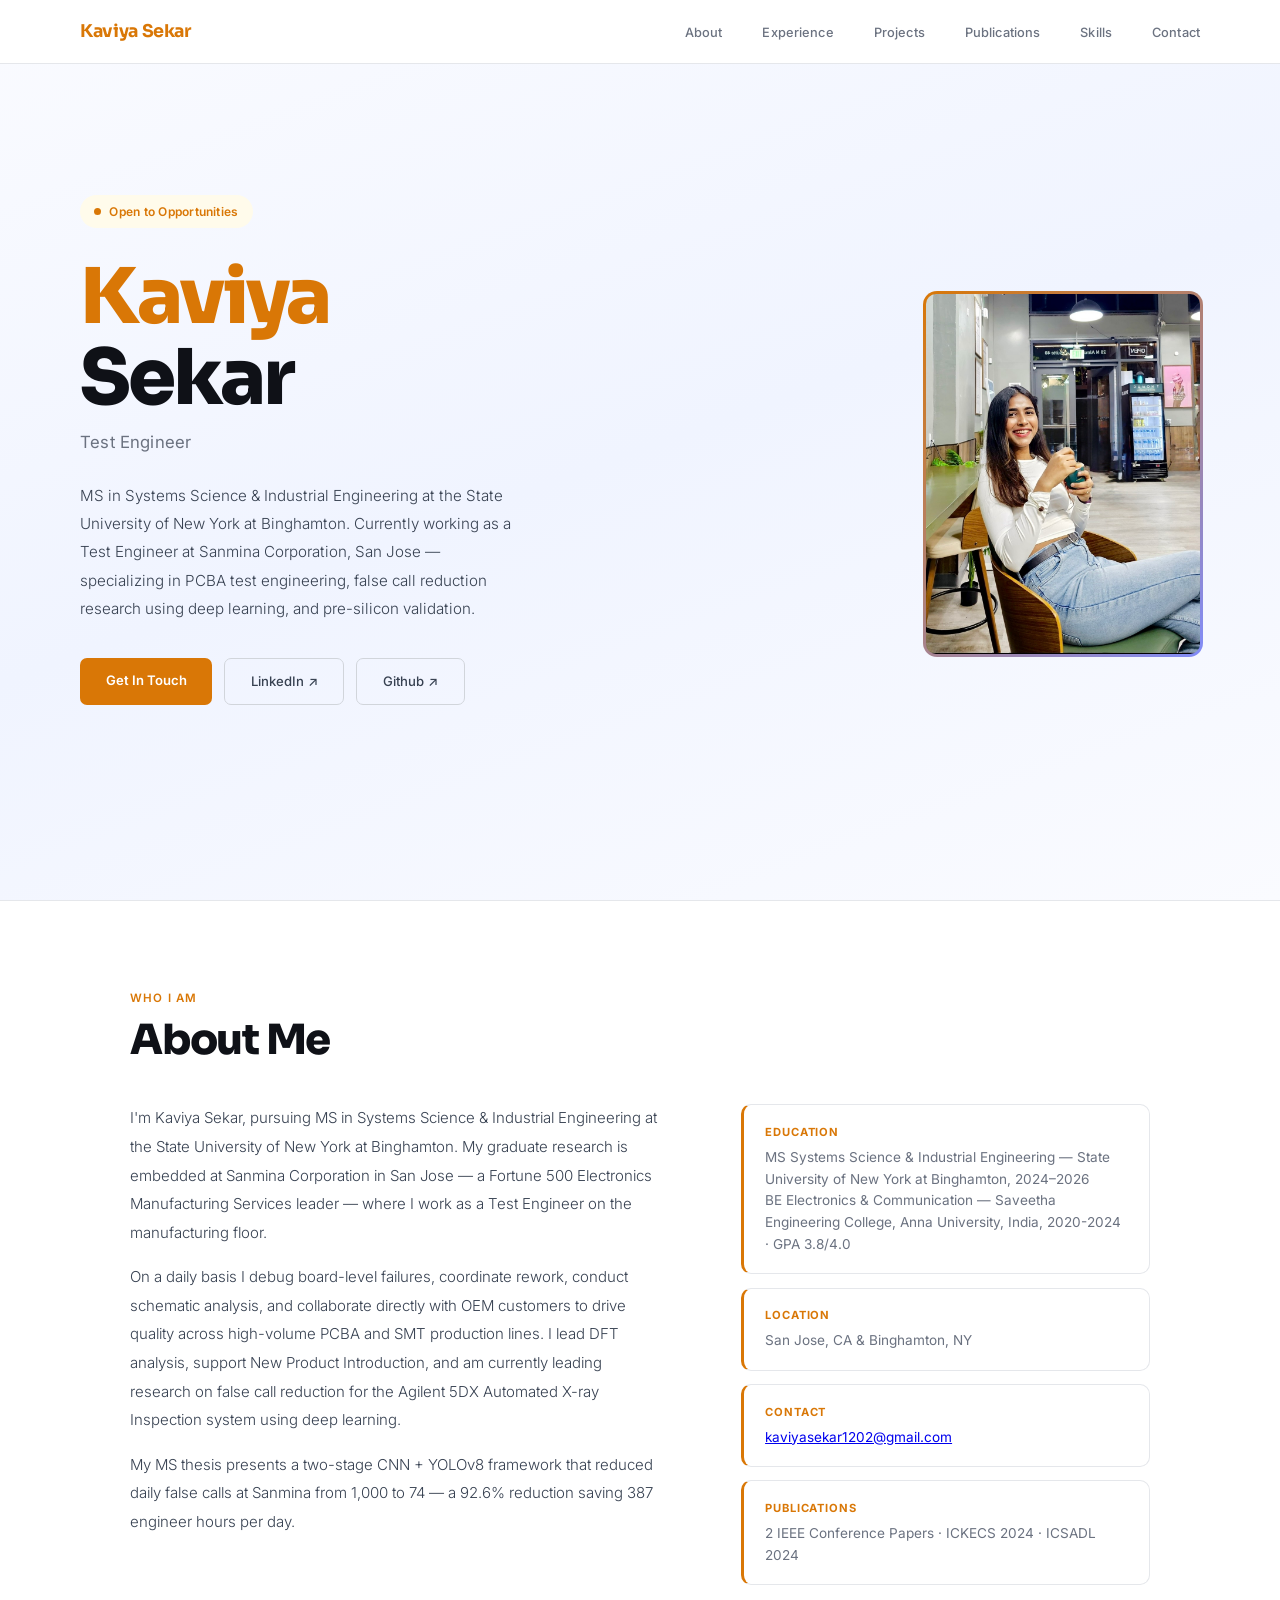
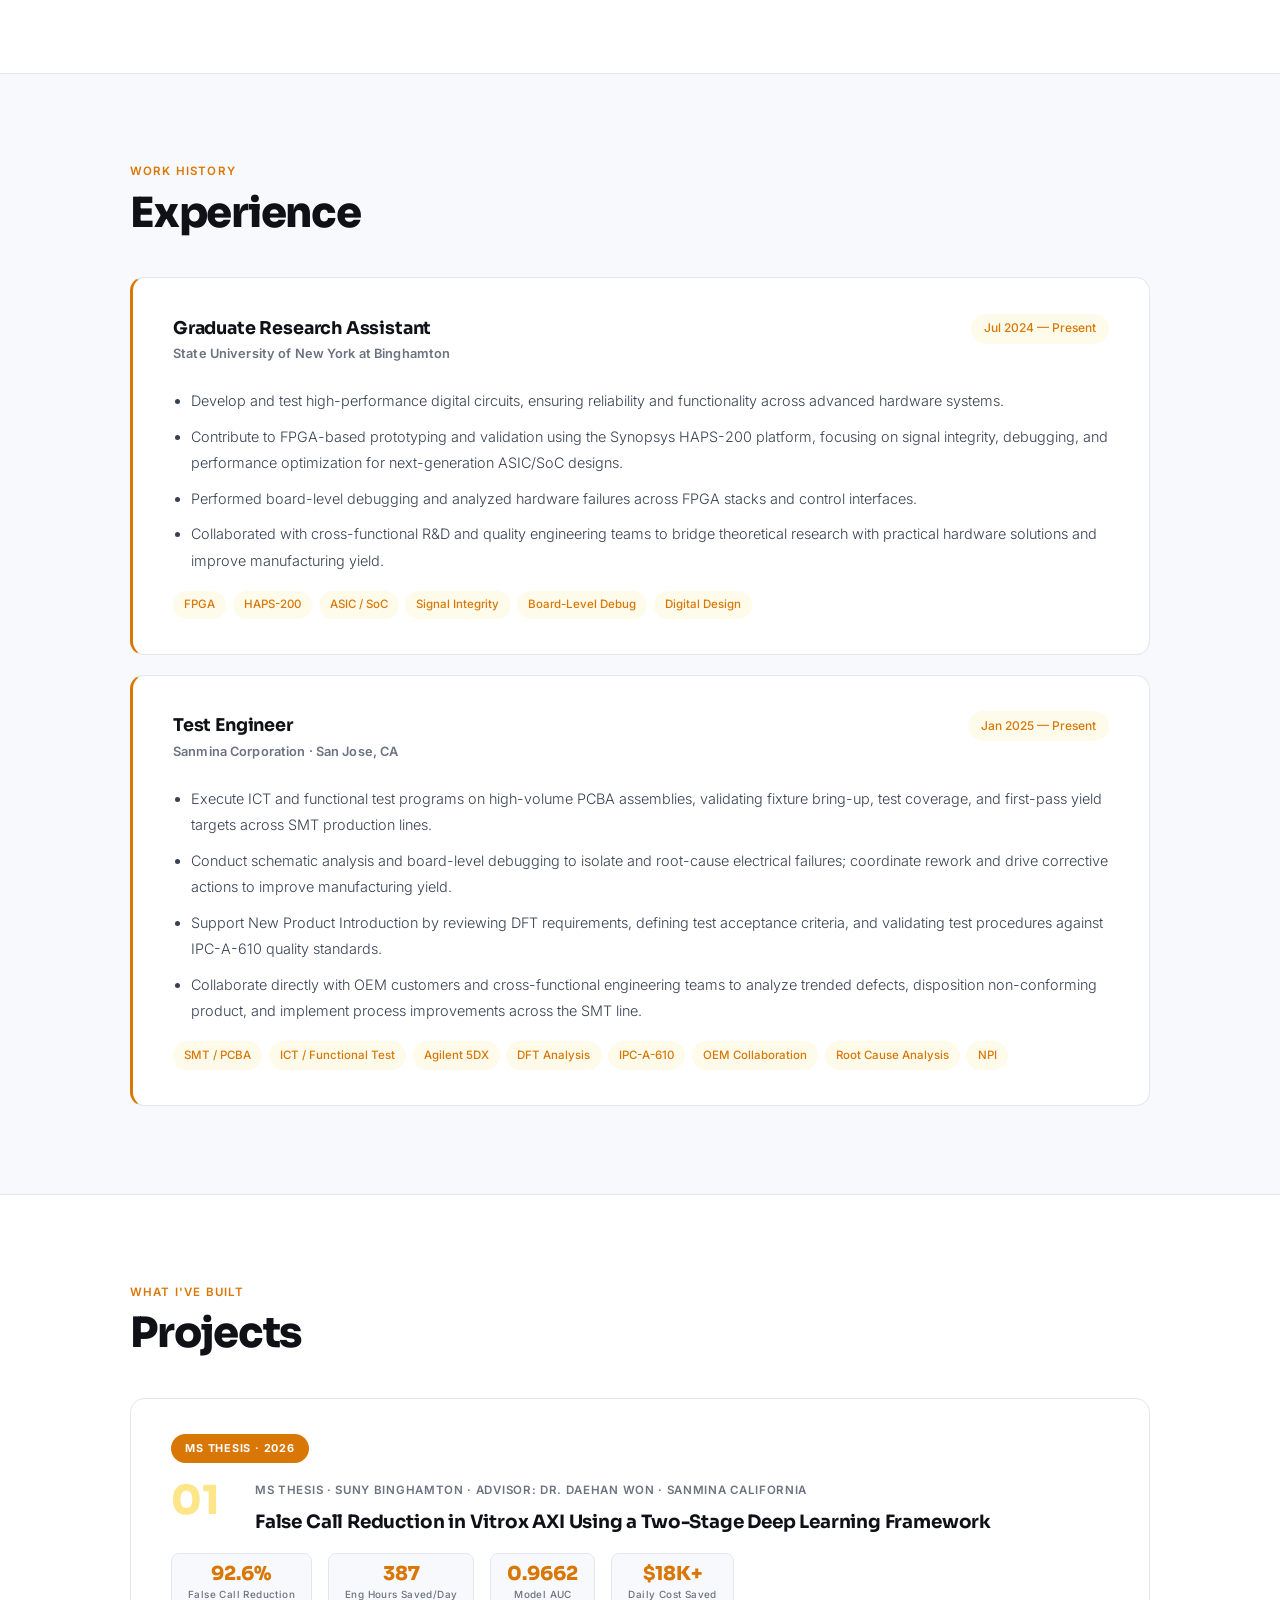
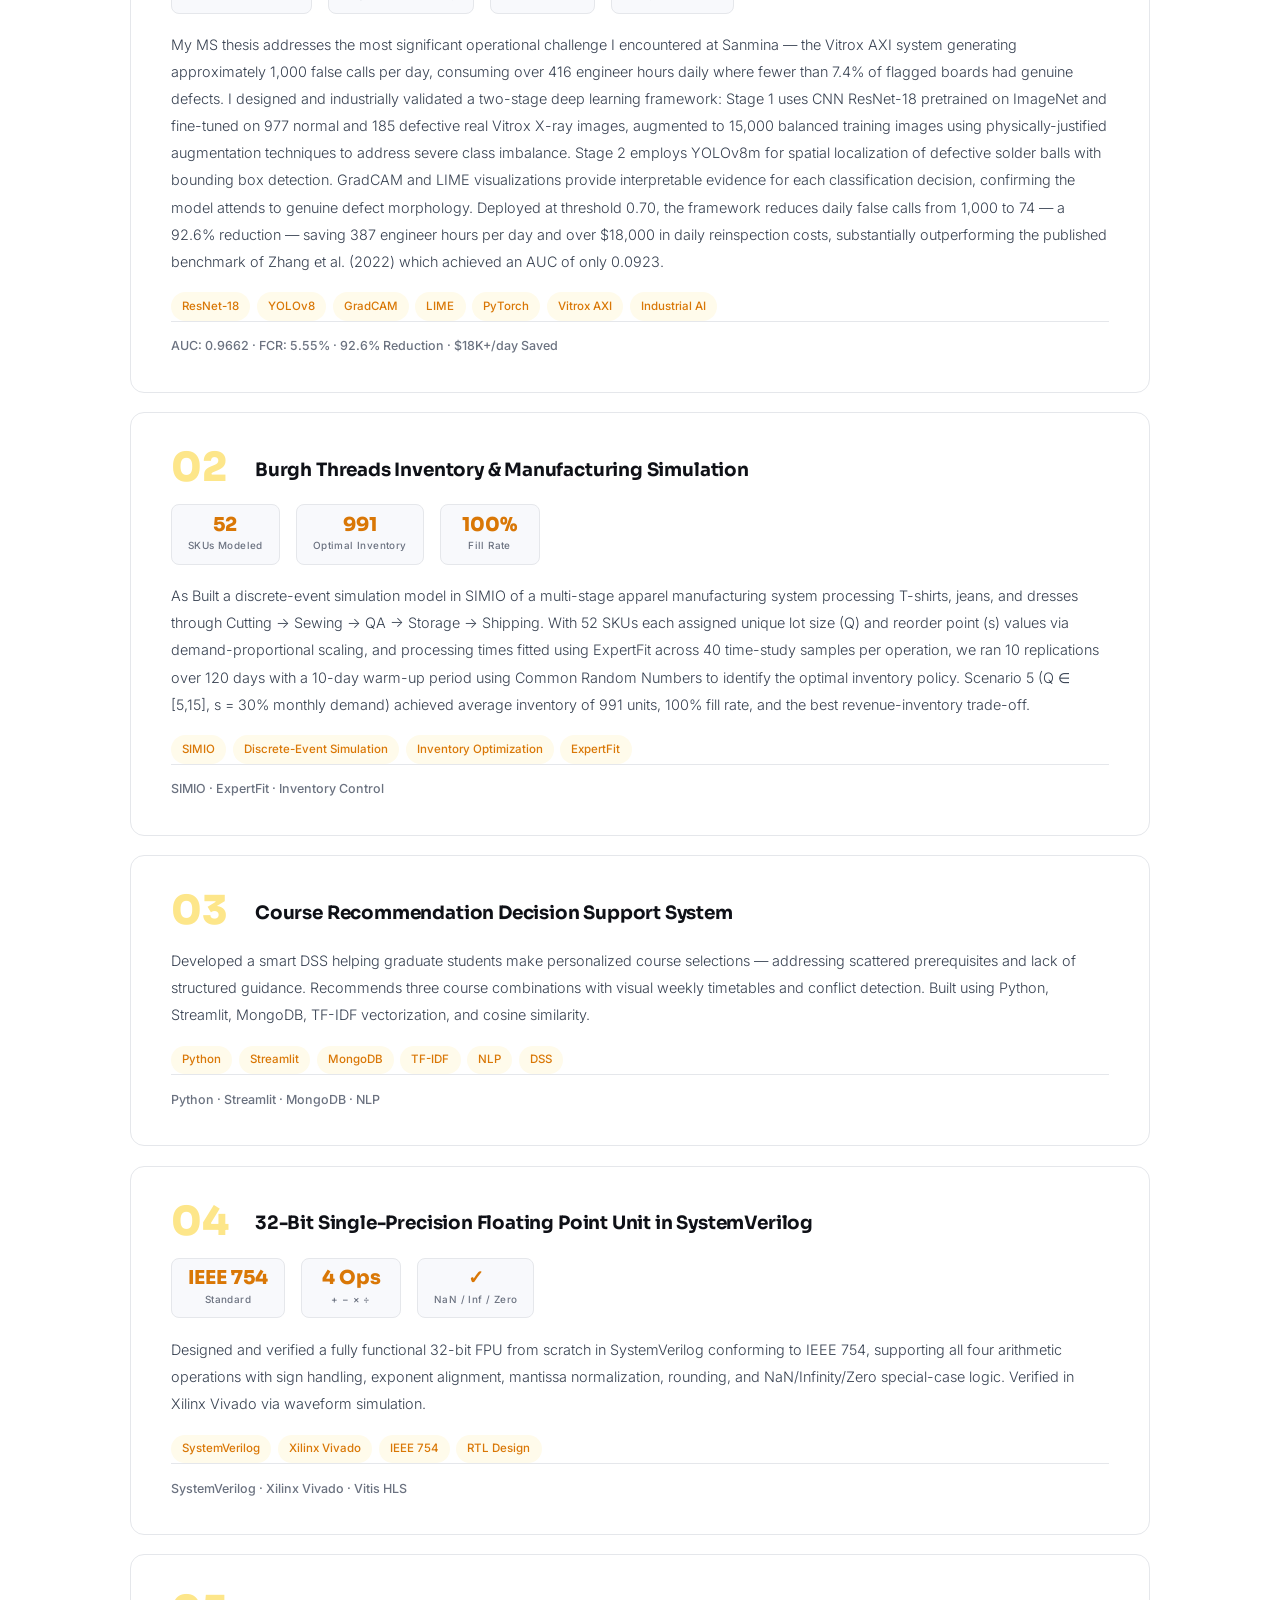
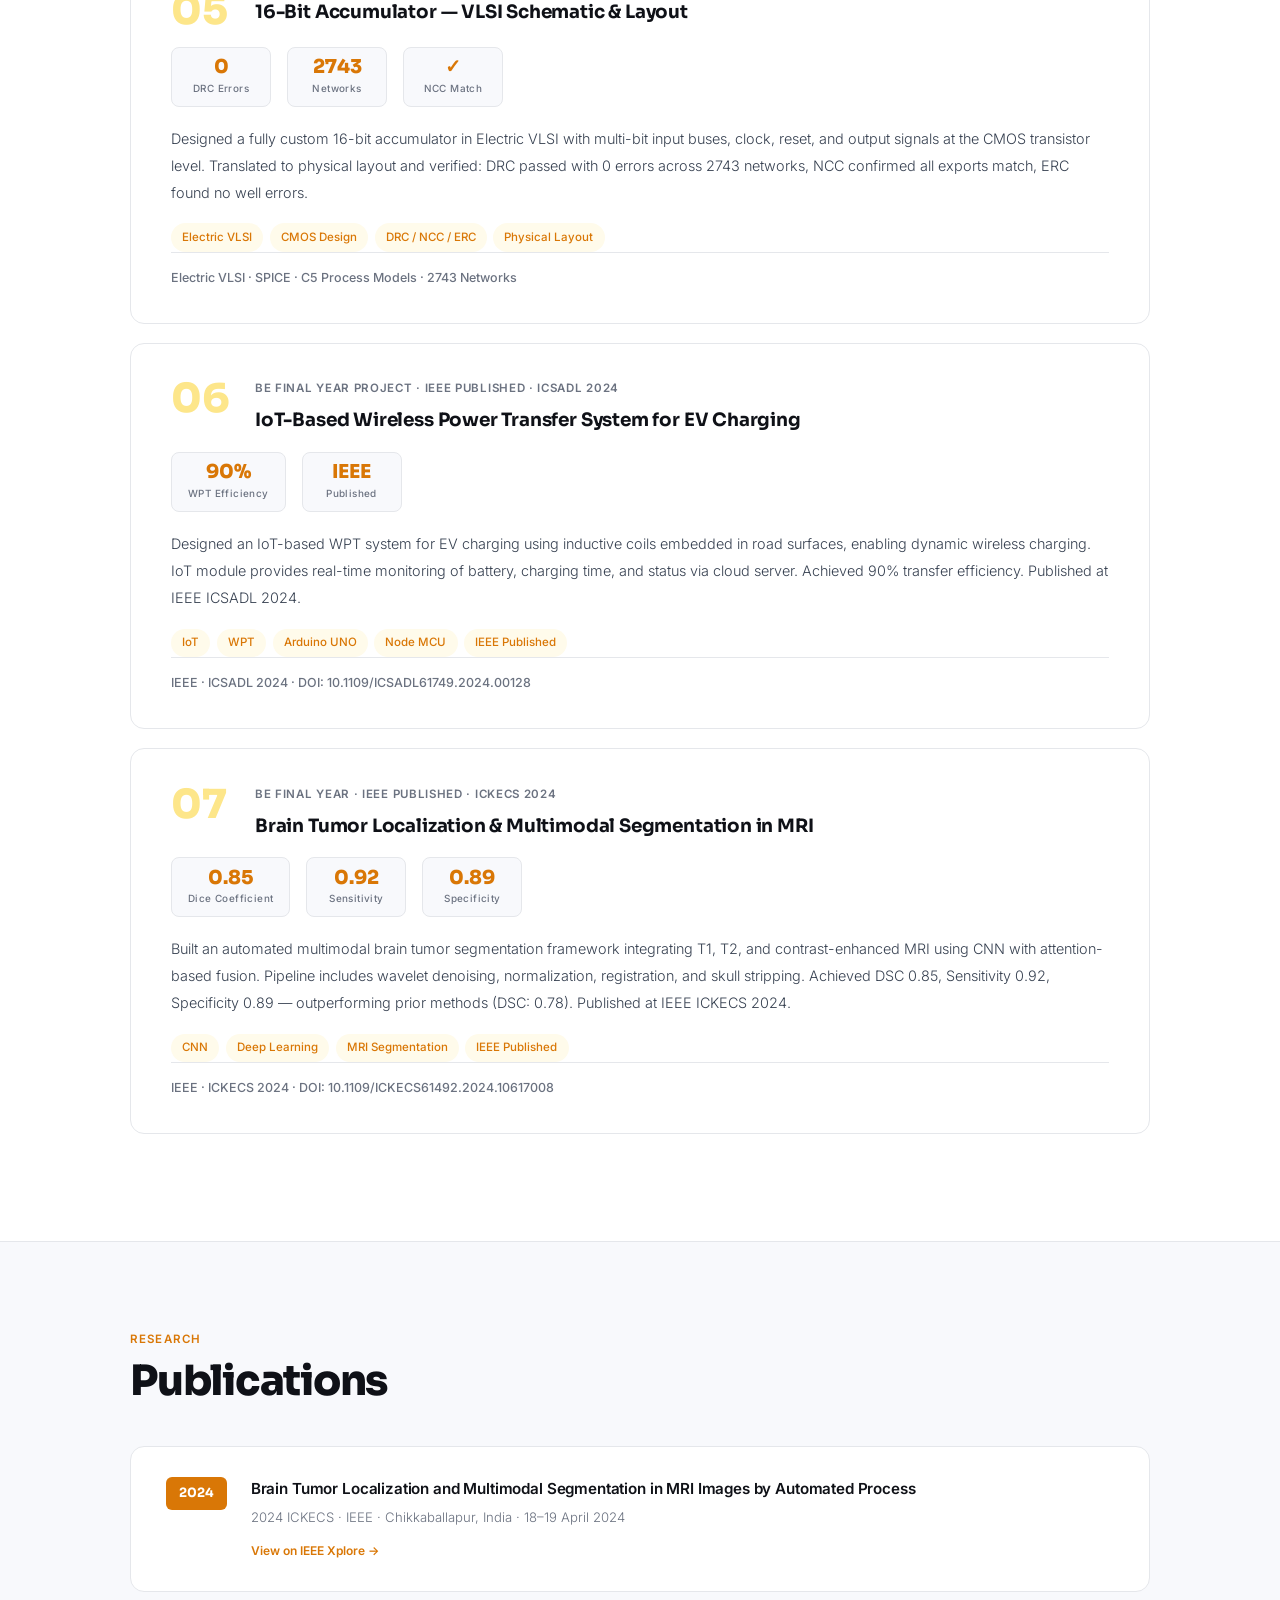
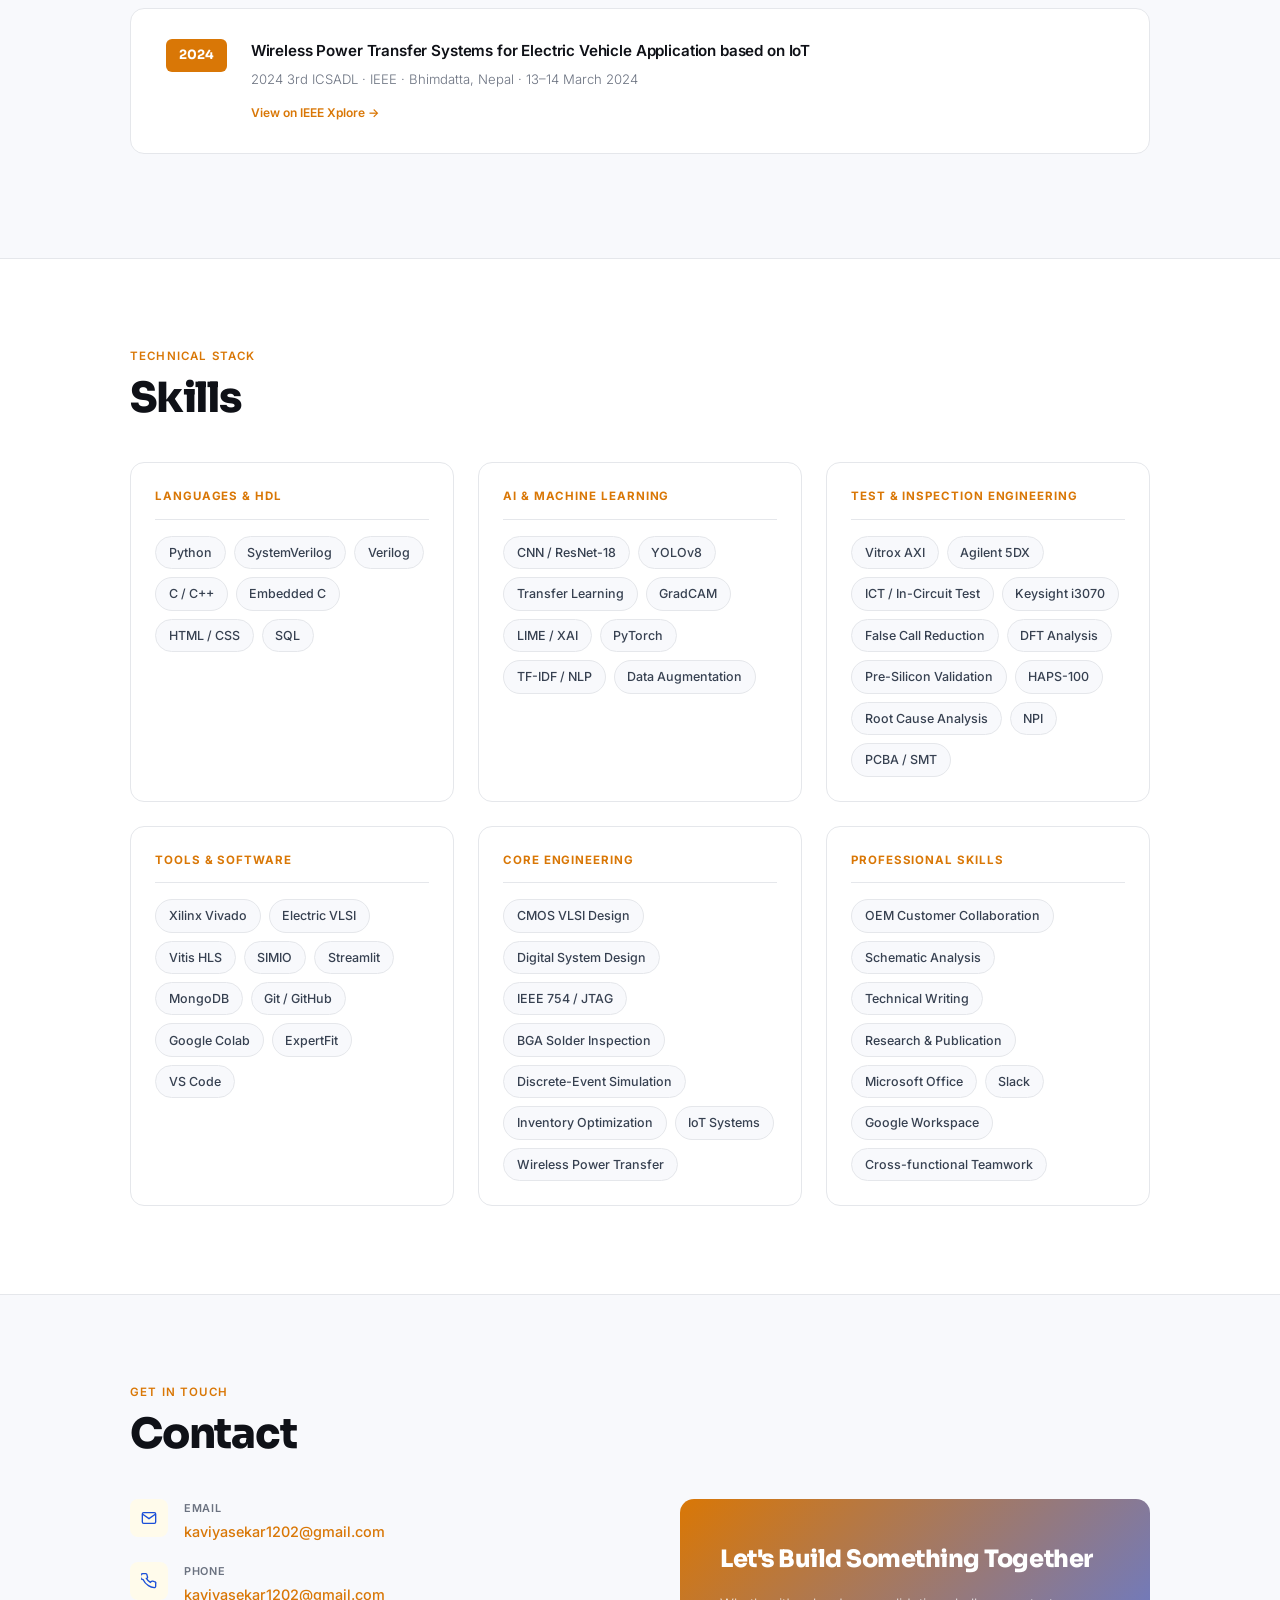
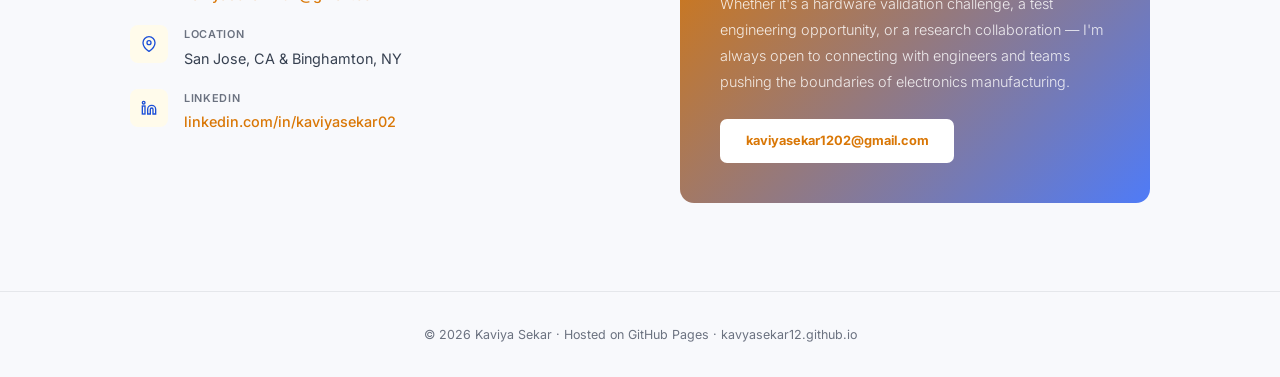
==== commit 54cc28b8: "Update index.html Burgh" ====
--- a/index.html
+++ b/index.html
@@ -285,7 +285,7 @@
   
   
   <!-- PROJ_START -->
-<div class="proj-item"><div class="proj-badge">MS Thesis · 2026</div><div class="proj-header"><div class="proj-num">01</div><div class="proj-meta"><div class="proj-course">MS Thesis · SUNY Binghamton · Advisor: Dr. Daehan Won · Sanmina California</div><div class="proj-title">False Call Reduction in Vitrox AXI Using a Two-Stage Deep Learning Framework</div></div></div><div class="proj-stats"><div class="pstat"><div class="pstat-val">92.6%</div><div class="pstat-lbl">False Call Reduction</div></div><div class="pstat"><div class="pstat-val">387</div><div class="pstat-lbl">Eng Hours Saved/Day</div></div><div class="pstat"><div class="pstat-val">0.9662</div><div class="pstat-lbl">Model AUC</div></div><div class="pstat"><div class="pstat-val">$18K+</div><div class="pstat-lbl">Daily Cost Saved</div></div></div><div class="proj-desc">My MS thesis addresses the most significant operational challenge I encountered at Sanmina — the Vitrox AXI system generating approximately 1,000 false calls per day, consuming over 416 engineer hours daily where fewer than 7.4% of flagged boards had genuine defects. I designed and industrially validated a two-stage deep learning framework: Stage 1 uses CNN ResNet-18 pretrained on ImageNet and fine-tuned on 977 normal and 185 defective real Vitrox X-ray images, augmented to 15,000 balanced training images using physically-justified augmentation techniques to address severe class imbalance. Stage 2 employs YOLOv8m for spatial localization of defective solder balls with bounding box detection. GradCAM and LIME visualizations provide interpretable evidence for each classification decision, confirming the model attends to genuine defect morphology. Deployed at threshold 0.70, the framework reduces daily false calls from 1,000 to 74 — a 92.6% reduction — saving 387 engineer hours per day and over $18,000 in daily reinspection costs, substantially outperforming the published benchmark of Zhang et al. (2022) which achieved an AUC of only 0.0923.</div><div class="tags"><span class="tag">ResNet-18</span><span class="tag">YOLOv8</span><span class="tag">GradCAM</span><span class="tag">LIME</span><span class="tag">PyTorch</span><span class="tag">Vitrox AXI</span><span class="tag">Industrial AI</span></div><div class="proj-result">AUC: 0.9662 · FCR: 5.55% · 92.6% Reduction · $18K+/day Saved</div></div><div class="proj-item"><div class="proj-header"><div class="proj-num">02</div><div class="proj-meta"><div class="proj-course"></div><div class="proj-title">Burgh Threads Inventory & Manufacturing Simulation</div></div></div><div class="proj-stats"><div class="pstat"><div class="pstat-val">52</div><div class="pstat-lbl">SKUs Modeled</div></div><div class="pstat"><div class="pstat-val">991</div><div class="pstat-lbl">Optimal Inventory</div></div><div class="pstat"><div class="pstat-val">100%</div><div class="pstat-lbl">Fill Rate</div></div></div><div class="proj-desc">Built a discrete-event simulation in SIMIO of a multi-stage apparel manufacturing system (Cutting → Sewing → QA → Storage → Shipping) with 52 SKUs and demand-proportional reorder points. Processing times fitted using ExpertFit across 40 time-study samples. Scenario 5 (Q ∈ [5,15], s = 30% monthly demand) achieved 991 units average inventory and 100% fill rate across 10 replications.</div><div class="tags"><span class="tag">SIMIO</span><span class="tag">Discrete-Event Simulation</span><span class="tag">Inventory Optimization</span><span class="tag">ExpertFit</span></div><div class="proj-result">SIMIO · ExpertFit · Inventory Control</div></div><div class="proj-item"><div class="proj-header"><div class="proj-num">03</div><div class="proj-meta"><div class="proj-course"></div><div class="proj-title">Course Recommendation Decision Support System</div></div></div><div class="proj-desc">Developed a smart DSS helping graduate students make personalized course selections — addressing scattered prerequisites and lack of structured guidance. Recommends three course combinations with visual weekly timetables and conflict detection. Built using Python, Streamlit, MongoDB, TF-IDF vectorization, and cosine similarity.</div><div class="tags"><span class="tag">Python</span><span class="tag">Streamlit</span><span class="tag">MongoDB</span><span class="tag">TF-IDF</span><span class="tag">NLP</span><span class="tag">DSS</span></div><div class="proj-result">Python · Streamlit · MongoDB · NLP</div></div><div class="proj-item"><div class="proj-header"><div class="proj-num">04</div><div class="proj-meta"><div class="proj-course"></div><div class="proj-title">32-Bit Single-Precision Floating Point Unit in SystemVerilog</div></div></div><div class="proj-stats"><div class="pstat"><div class="pstat-val">IEEE 754</div><div class="pstat-lbl">Standard</div></div><div class="pstat"><div class="pstat-val">4 Ops</div><div class="pstat-lbl">+ − × ÷</div></div><div class="pstat"><div class="pstat-val">✓</div><div class="pstat-lbl">NaN / Inf / Zero</div></div></div><div class="proj-desc">Designed and verified a fully functional 32-bit FPU from scratch in SystemVerilog conforming to IEEE 754, supporting all four arithmetic operations with sign handling, exponent alignment, mantissa normalization, rounding, and NaN/Infinity/Zero special-case logic. Verified in Xilinx Vivado via waveform simulation.</div><div class="tags"><span class="tag">SystemVerilog</span><span class="tag">Xilinx Vivado</span><span class="tag">IEEE 754</span><span class="tag">RTL Design</span></div><div class="proj-result">SystemVerilog · Xilinx Vivado · Vitis HLS</div></div><div class="proj-item"><div class="proj-header"><div class="proj-num">05</div><div class="proj-meta"><div class="proj-course"></div><div class="proj-title">16-Bit Accumulator — VLSI Schematic & Layout</div></div></div><div class="proj-stats"><div class="pstat"><div class="pstat-val">0</div><div class="pstat-lbl">DRC Errors</div></div><div class="pstat"><div class="pstat-val">2743</div><div class="pstat-lbl">Networks</div></div><div class="pstat"><div class="pstat-val">✓</div><div class="pstat-lbl">NCC Match</div></div></div><div class="proj-desc">Designed a fully custom 16-bit accumulator in Electric VLSI with multi-bit input buses, clock, reset, and output signals at the CMOS transistor level. Translated to physical layout and verified: DRC passed with 0 errors across 2743 networks, NCC confirmed all exports match, ERC found no well errors.</div><div class="tags"><span class="tag">Electric VLSI</span><span class="tag">CMOS Design</span><span class="tag">DRC / NCC / ERC</span><span class="tag">Physical Layout</span></div><div class="proj-result">Electric VLSI · SPICE · C5 Process Models · 2743 Networks</div></div><div class="proj-item"><div class="proj-header"><div class="proj-num">06</div><div class="proj-meta"><div class="proj-course">BE Final Year Project · IEEE Published · ICSADL 2024</div><div class="proj-title">IoT-Based Wireless Power Transfer System for EV Charging</div></div></div><div class="proj-stats"><div class="pstat"><div class="pstat-val">90%</div><div class="pstat-lbl">WPT Efficiency</div></div><div class="pstat"><div class="pstat-val">IEEE</div><div class="pstat-lbl">Published</div></div></div><div class="proj-desc">Designed an IoT-based WPT system for EV charging using inductive coils embedded in road surfaces, enabling dynamic wireless charging. IoT module provides real-time monitoring of battery, charging time, and status via cloud server. Achieved 90% transfer efficiency. Published at IEEE ICSADL 2024.</div><div class="tags"><span class="tag">IoT</span><span class="tag">WPT</span><span class="tag">Arduino UNO</span><span class="tag">Node MCU</span><span class="tag">IEEE Published</span></div><div class="proj-result">IEEE · ICSADL 2024 · DOI: 10.1109/ICSADL61749.2024.00128</div></div><div class="proj-item"><div class="proj-header"><div class="proj-num">07</div><div class="proj-meta"><div class="proj-course">BE Final Year · IEEE Published · ICKECS 2024</div><div class="proj-title">Brain Tumor Localization & Multimodal Segmentation in MRI</div></div></div><div class="proj-stats"><div class="pstat"><div class="pstat-val">0.85</div><div class="pstat-lbl">Dice Coefficient</div></div><div class="pstat"><div class="pstat-val">0.92</div><div class="pstat-lbl">Sensitivity</div></div><div class="pstat"><div class="pstat-val">0.89</div><div class="pstat-lbl">Specificity</div></div></div><div class="proj-desc">Built an automated multimodal brain tumor segmentation framework integrating T1, T2, and contrast-enhanced MRI using CNN with attention-based fusion. Pipeline includes wavelet denoising, normalization, registration, and skull stripping. Achieved DSC 0.85, Sensitivity 0.92, Specificity 0.89 — outperforming prior methods (DSC: 0.78). Published at IEEE ICKECS 2024.</div><div class="tags"><span class="tag">CNN</span><span class="tag">Deep Learning</span><span class="tag">MRI Segmentation</span><span class="tag">IEEE Published</span></div><div class="proj-result">IEEE · ICKECS 2024 · DOI: 10.1109/ICKECS61492.2024.10617008</div></div>
+<div class="proj-item"><div class="proj-badge">MS Thesis · 2026</div><div class="proj-header"><div class="proj-num">01</div><div class="proj-meta"><div class="proj-course">MS Thesis · SUNY Binghamton · Advisor: Dr. Daehan Won · Sanmina California</div><div class="proj-title">False Call Reduction in Vitrox AXI Using a Two-Stage Deep Learning Framework</div></div></div><div class="proj-stats"><div class="pstat"><div class="pstat-val">92.6%</div><div class="pstat-lbl">False Call Reduction</div></div><div class="pstat"><div class="pstat-val">387</div><div class="pstat-lbl">Eng Hours Saved/Day</div></div><div class="pstat"><div class="pstat-val">0.9662</div><div class="pstat-lbl">Model AUC</div></div><div class="pstat"><div class="pstat-val">$18K+</div><div class="pstat-lbl">Daily Cost Saved</div></div></div><div class="proj-desc">My MS thesis addresses the most significant operational challenge I encountered at Sanmina — the Vitrox AXI system generating approximately 1,000 false calls per day, consuming over 416 engineer hours daily where fewer than 7.4% of flagged boards had genuine defects. I designed and industrially validated a two-stage deep learning framework: Stage 1 uses CNN ResNet-18 pretrained on ImageNet and fine-tuned on 977 normal and 185 defective real Vitrox X-ray images, augmented to 15,000 balanced training images using physically-justified augmentation techniques to address severe class imbalance. Stage 2 employs YOLOv8m for spatial localization of defective solder balls with bounding box detection. GradCAM and LIME visualizations provide interpretable evidence for each classification decision, confirming the model attends to genuine defect morphology. Deployed at threshold 0.70, the framework reduces daily false calls from 1,000 to 74 — a 92.6% reduction — saving 387 engineer hours per day and over $18,000 in daily reinspection costs, substantially outperforming the published benchmark of Zhang et al. (2022) which achieved an AUC of only 0.0923.</div><div class="tags"><span class="tag">ResNet-18</span><span class="tag">YOLOv8</span><span class="tag">GradCAM</span><span class="tag">LIME</span><span class="tag">PyTorch</span><span class="tag">Vitrox AXI</span><span class="tag">Industrial AI</span></div><div class="proj-result">AUC: 0.9662 · FCR: 5.55% · 92.6% Reduction · $18K+/day Saved</div></div><div class="proj-item"><div class="proj-header"><div class="proj-num">02</div><div class="proj-meta"><div class="proj-course"></div><div class="proj-title">Burgh Threads Inventory & Manufacturing Simulation</div></div></div><div class="proj-stats"><div class="pstat"><div class="pstat-val">52</div><div class="pstat-lbl">SKUs Modeled</div></div><div class="pstat"><div class="pstat-val">991</div><div class="pstat-lbl">Optimal Inventory</div></div><div class="pstat"><div class="pstat-val">100%</div><div class="pstat-lbl">Fill Rate</div></div></div><div class="proj-desc">As Built a discrete-event simulation model in SIMIO of a multi-stage apparel manufacturing system processing T-shirts, jeans, and dresses through Cutting → Sewing → QA → Storage → Shipping. With 52 SKUs each assigned unique lot size (Q) and reorder point (s) values via demand-proportional scaling, and processing times fitted using ExpertFit across 40 time-study samples per operation, we ran 10 replications over 120 days with a 10-day warm-up period using Common Random Numbers to identify the optimal inventory policy. Scenario 5 (Q ∈ [5,15], s = 30% monthly demand) achieved average inventory of 991 units, 100% fill rate, and the best revenue-inventory trade-off.</div><div class="tags"><span class="tag">SIMIO</span><span class="tag">Discrete-Event Simulation</span><span class="tag">Inventory Optimization</span><span class="tag">ExpertFit</span></div><div class="proj-result">SIMIO · ExpertFit · Inventory Control</div></div><div class="proj-item"><div class="proj-header"><div class="proj-num">03</div><div class="proj-meta"><div class="proj-course"></div><div class="proj-title">Course Recommendation Decision Support System</div></div></div><div class="proj-desc">Developed a smart DSS helping graduate students make personalized course selections — addressing scattered prerequisites and lack of structured guidance. Recommends three course combinations with visual weekly timetables and conflict detection. Built using Python, Streamlit, MongoDB, TF-IDF vectorization, and cosine similarity.</div><div class="tags"><span class="tag">Python</span><span class="tag">Streamlit</span><span class="tag">MongoDB</span><span class="tag">TF-IDF</span><span class="tag">NLP</span><span class="tag">DSS</span></div><div class="proj-result">Python · Streamlit · MongoDB · NLP</div></div><div class="proj-item"><div class="proj-header"><div class="proj-num">04</div><div class="proj-meta"><div class="proj-course"></div><div class="proj-title">32-Bit Single-Precision Floating Point Unit in SystemVerilog</div></div></div><div class="proj-stats"><div class="pstat"><div class="pstat-val">IEEE 754</div><div class="pstat-lbl">Standard</div></div><div class="pstat"><div class="pstat-val">4 Ops</div><div class="pstat-lbl">+ − × ÷</div></div><div class="pstat"><div class="pstat-val">✓</div><div class="pstat-lbl">NaN / Inf / Zero</div></div></div><div class="proj-desc">Designed and verified a fully functional 32-bit FPU from scratch in SystemVerilog conforming to IEEE 754, supporting all four arithmetic operations with sign handling, exponent alignment, mantissa normalization, rounding, and NaN/Infinity/Zero special-case logic. Verified in Xilinx Vivado via waveform simulation.</div><div class="tags"><span class="tag">SystemVerilog</span><span class="tag">Xilinx Vivado</span><span class="tag">IEEE 754</span><span class="tag">RTL Design</span></div><div class="proj-result">SystemVerilog · Xilinx Vivado · Vitis HLS</div></div><div class="proj-item"><div class="proj-header"><div class="proj-num">05</div><div class="proj-meta"><div class="proj-course"></div><div class="proj-title">16-Bit Accumulator — VLSI Schematic & Layout</div></div></div><div class="proj-stats"><div class="pstat"><div class="pstat-val">0</div><div class="pstat-lbl">DRC Errors</div></div><div class="pstat"><div class="pstat-val">2743</div><div class="pstat-lbl">Networks</div></div><div class="pstat"><div class="pstat-val">✓</div><div class="pstat-lbl">NCC Match</div></div></div><div class="proj-desc">Designed a fully custom 16-bit accumulator in Electric VLSI with multi-bit input buses, clock, reset, and output signals at the CMOS transistor level. Translated to physical layout and verified: DRC passed with 0 errors across 2743 networks, NCC confirmed all exports match, ERC found no well errors.</div><div class="tags"><span class="tag">Electric VLSI</span><span class="tag">CMOS Design</span><span class="tag">DRC / NCC / ERC</span><span class="tag">Physical Layout</span></div><div class="proj-result">Electric VLSI · SPICE · C5 Process Models · 2743 Networks</div></div><div class="proj-item"><div class="proj-header"><div class="proj-num">06</div><div class="proj-meta"><div class="proj-course">BE Final Year Project · IEEE Published · ICSADL 2024</div><div class="proj-title">IoT-Based Wireless Power Transfer System for EV Charging</div></div></div><div class="proj-stats"><div class="pstat"><div class="pstat-val">90%</div><div class="pstat-lbl">WPT Efficiency</div></div><div class="pstat"><div class="pstat-val">IEEE</div><div class="pstat-lbl">Published</div></div></div><div class="proj-desc">Designed an IoT-based WPT system for EV charging using inductive coils embedded in road surfaces, enabling dynamic wireless charging. IoT module provides real-time monitoring of battery, charging time, and status via cloud server. Achieved 90% transfer efficiency. Published at IEEE ICSADL 2024.</div><div class="tags"><span class="tag">IoT</span><span class="tag">WPT</span><span class="tag">Arduino UNO</span><span class="tag">Node MCU</span><span class="tag">IEEE Published</span></div><div class="proj-result">IEEE · ICSADL 2024 · DOI: 10.1109/ICSADL61749.2024.00128</div></div><div class="proj-item"><div class="proj-header"><div class="proj-num">07</div><div class="proj-meta"><div class="proj-course">BE Final Year · IEEE Published · ICKECS 2024</div><div class="proj-title">Brain Tumor Localization & Multimodal Segmentation in MRI</div></div></div><div class="proj-stats"><div class="pstat"><div class="pstat-val">0.85</div><div class="pstat-lbl">Dice Coefficient</div></div><div class="pstat"><div class="pstat-val">0.92</div><div class="pstat-lbl">Sensitivity</div></div><div class="pstat"><div class="pstat-val">0.89</div><div class="pstat-lbl">Specificity</div></div></div><div class="proj-desc">Built an automated multimodal brain tumor segmentation framework integrating T1, T2, and contrast-enhanced MRI using CNN with attention-based fusion. Pipeline includes wavelet denoising, normalization, registration, and skull stripping. Achieved DSC 0.85, Sensitivity 0.92, Specificity 0.89 — outperforming prior methods (DSC: 0.78). Published at IEEE ICKECS 2024.</div><div class="tags"><span class="tag">CNN</span><span class="tag">Deep Learning</span><span class="tag">MRI Segmentation</span><span class="tag">IEEE Published</span></div><div class="proj-result">IEEE · ICKECS 2024 · DOI: 10.1109/ICKECS61492.2024.10617008</div></div>
   <!-- PROJ_END -->
 </section>
 </div>
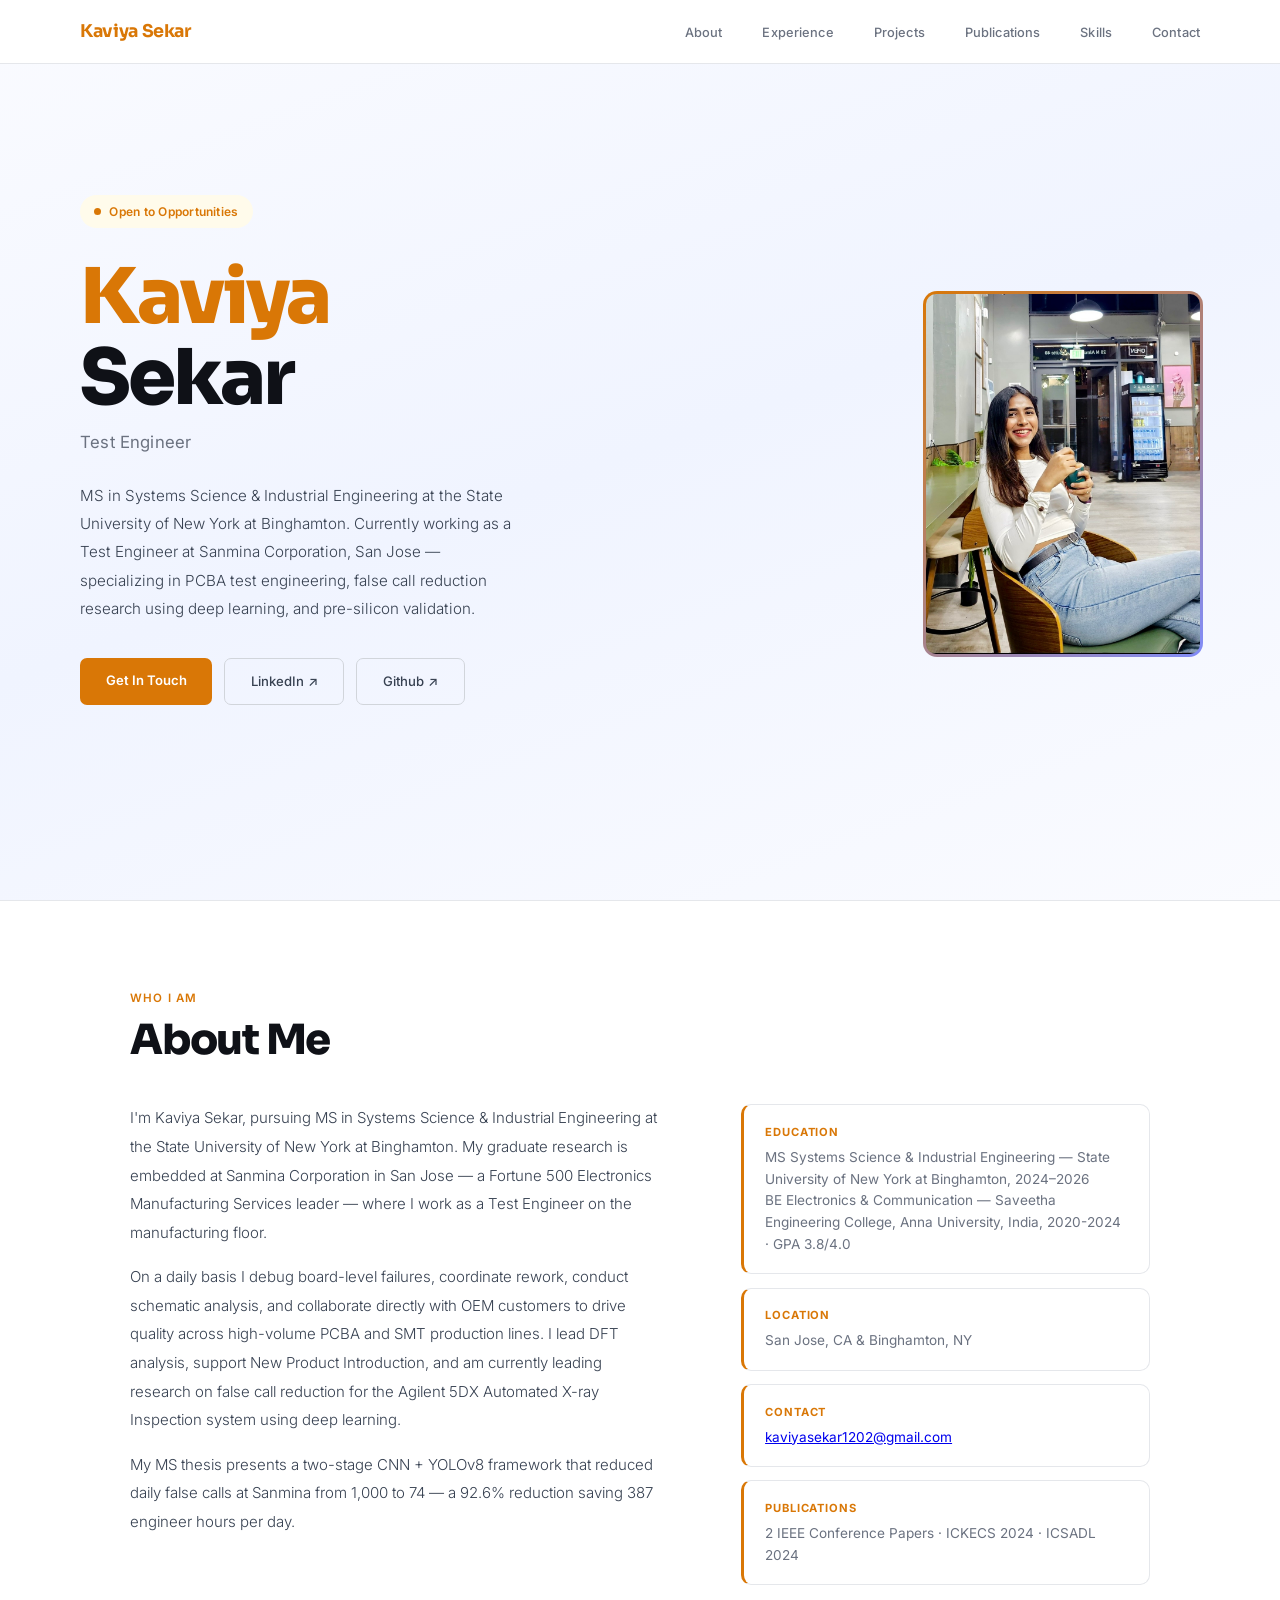
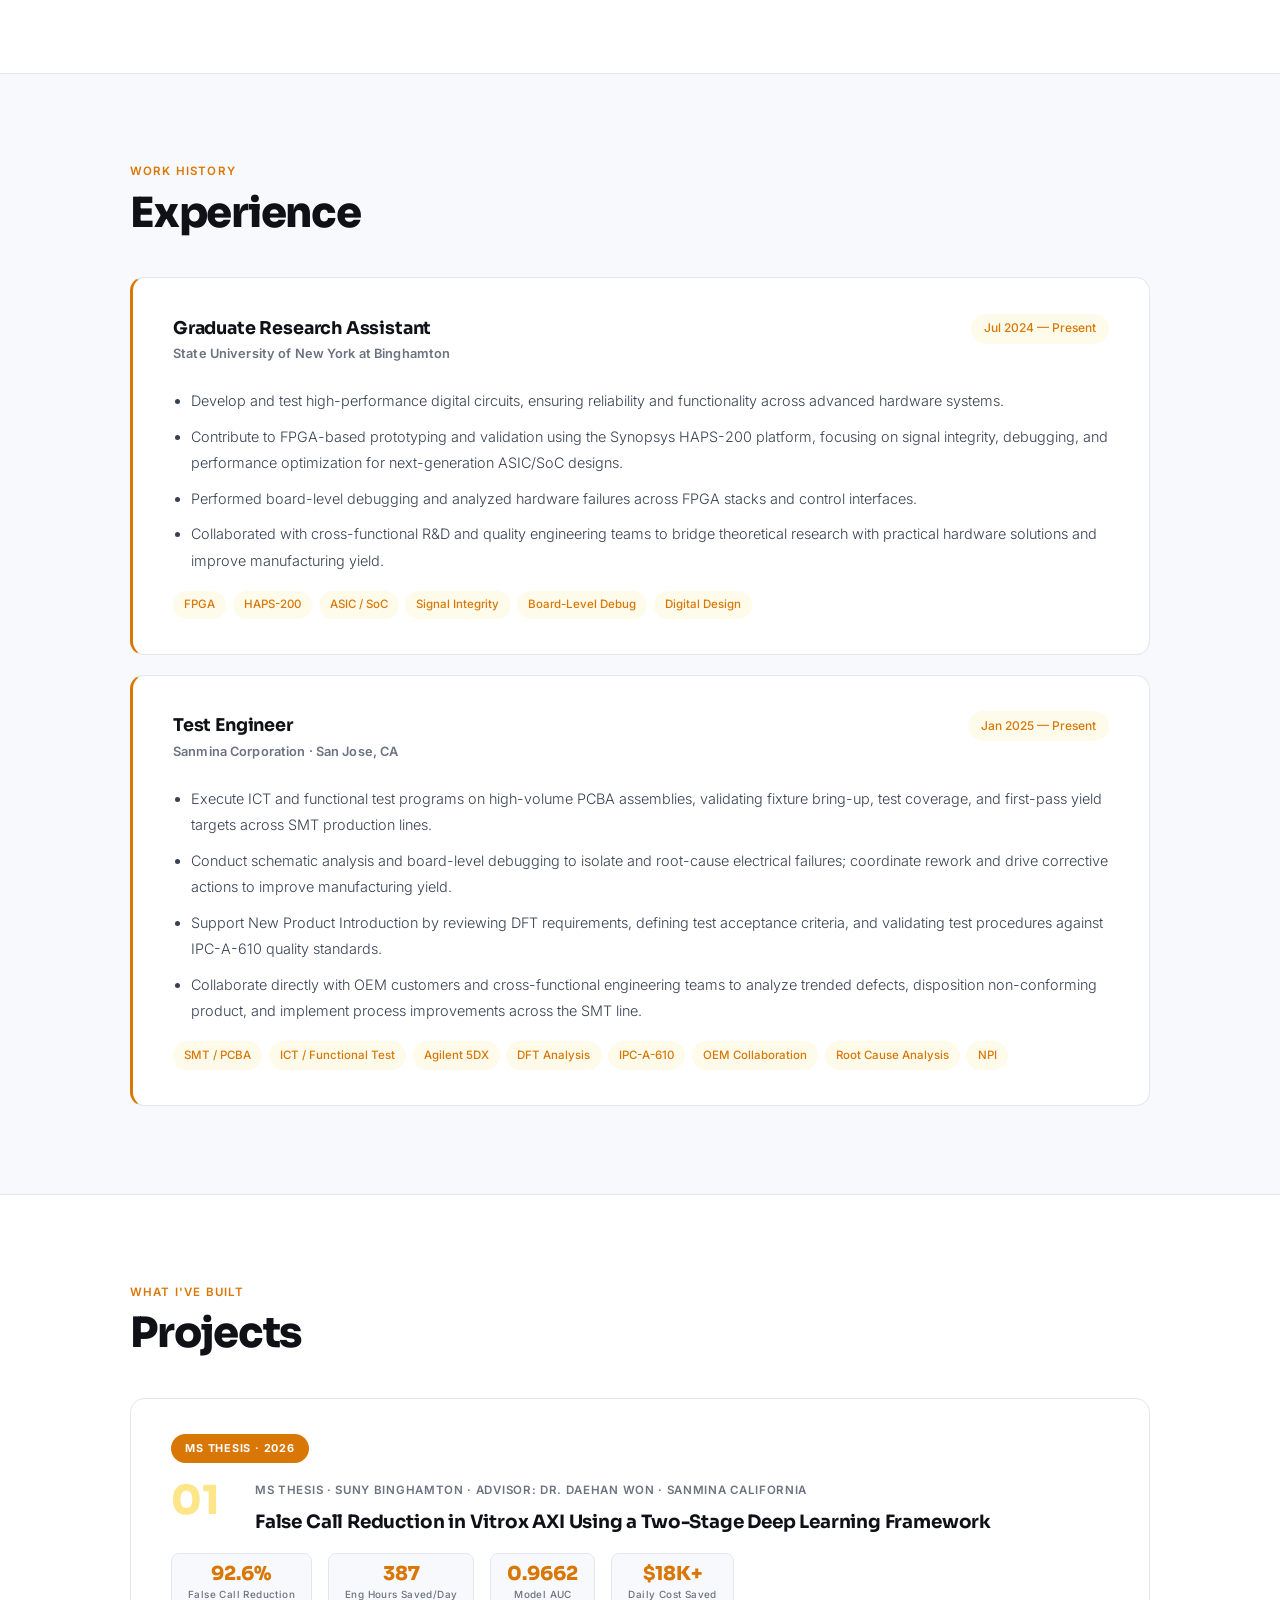
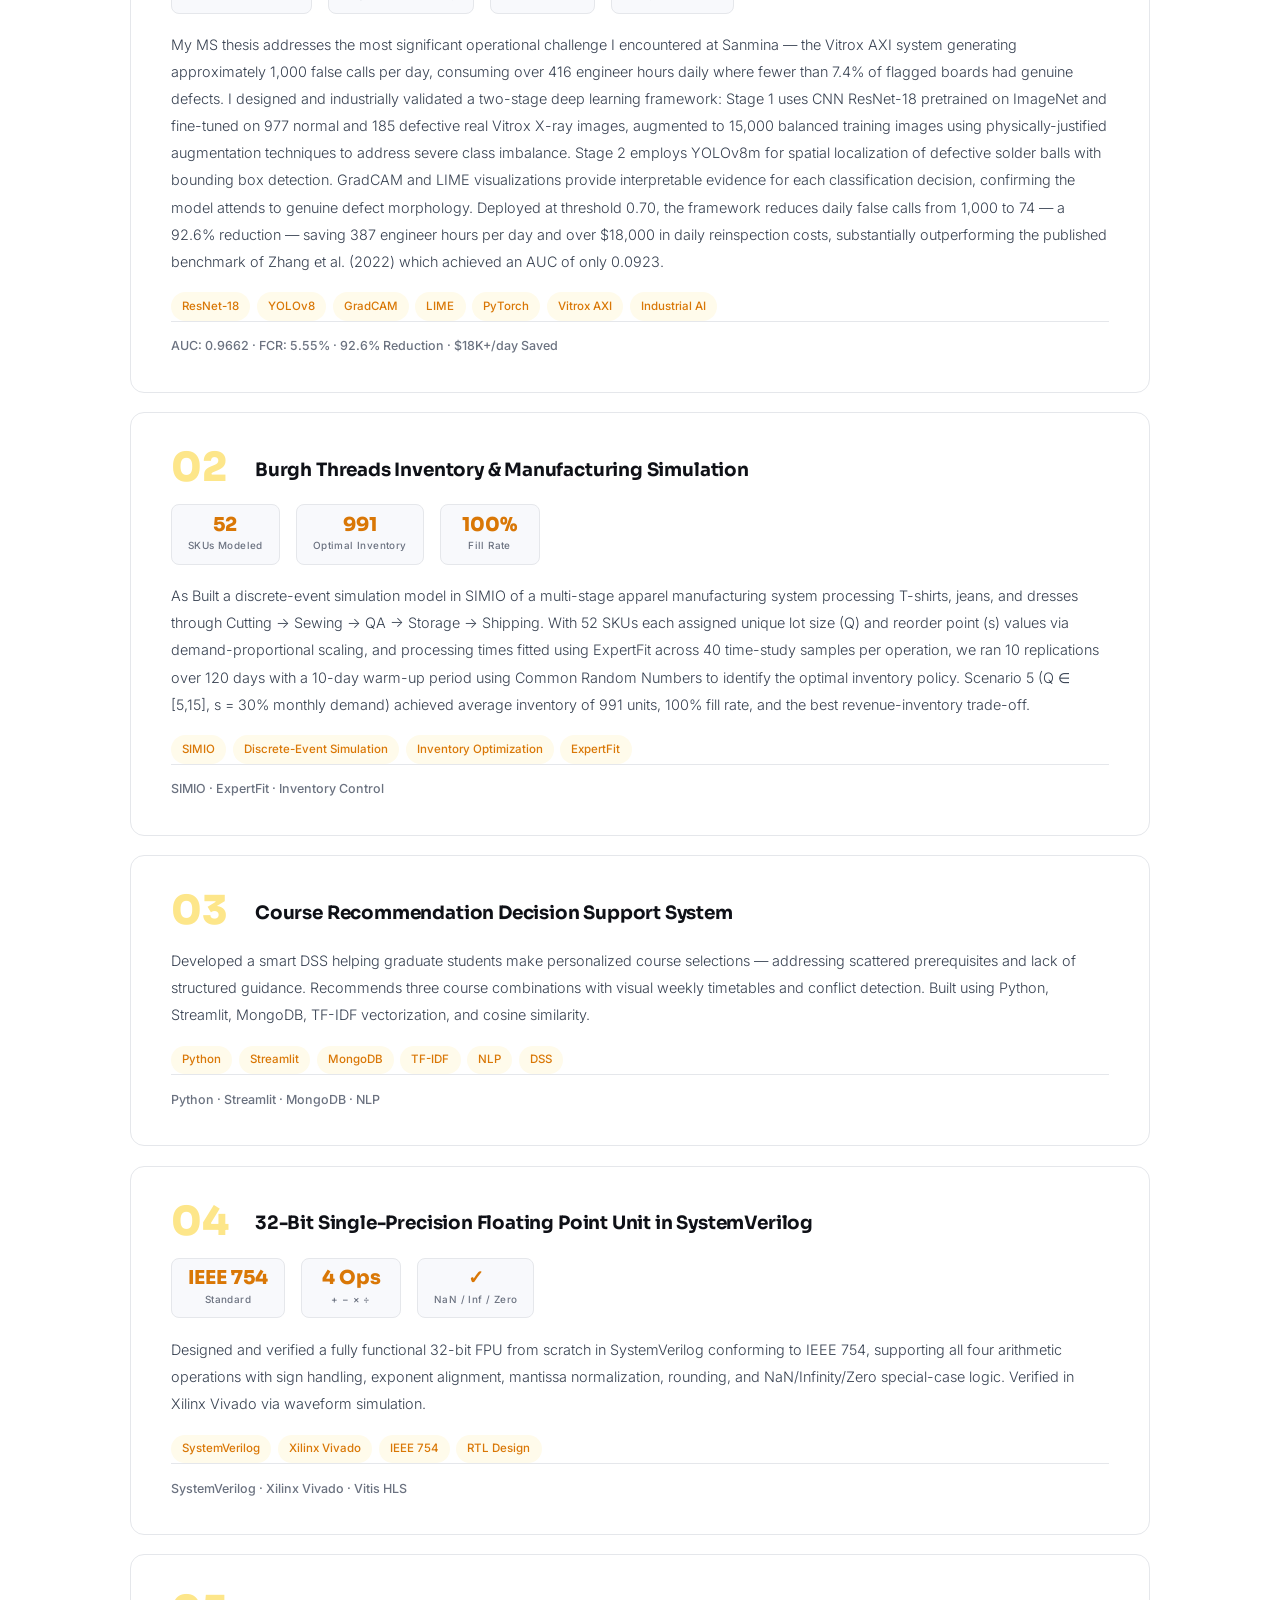
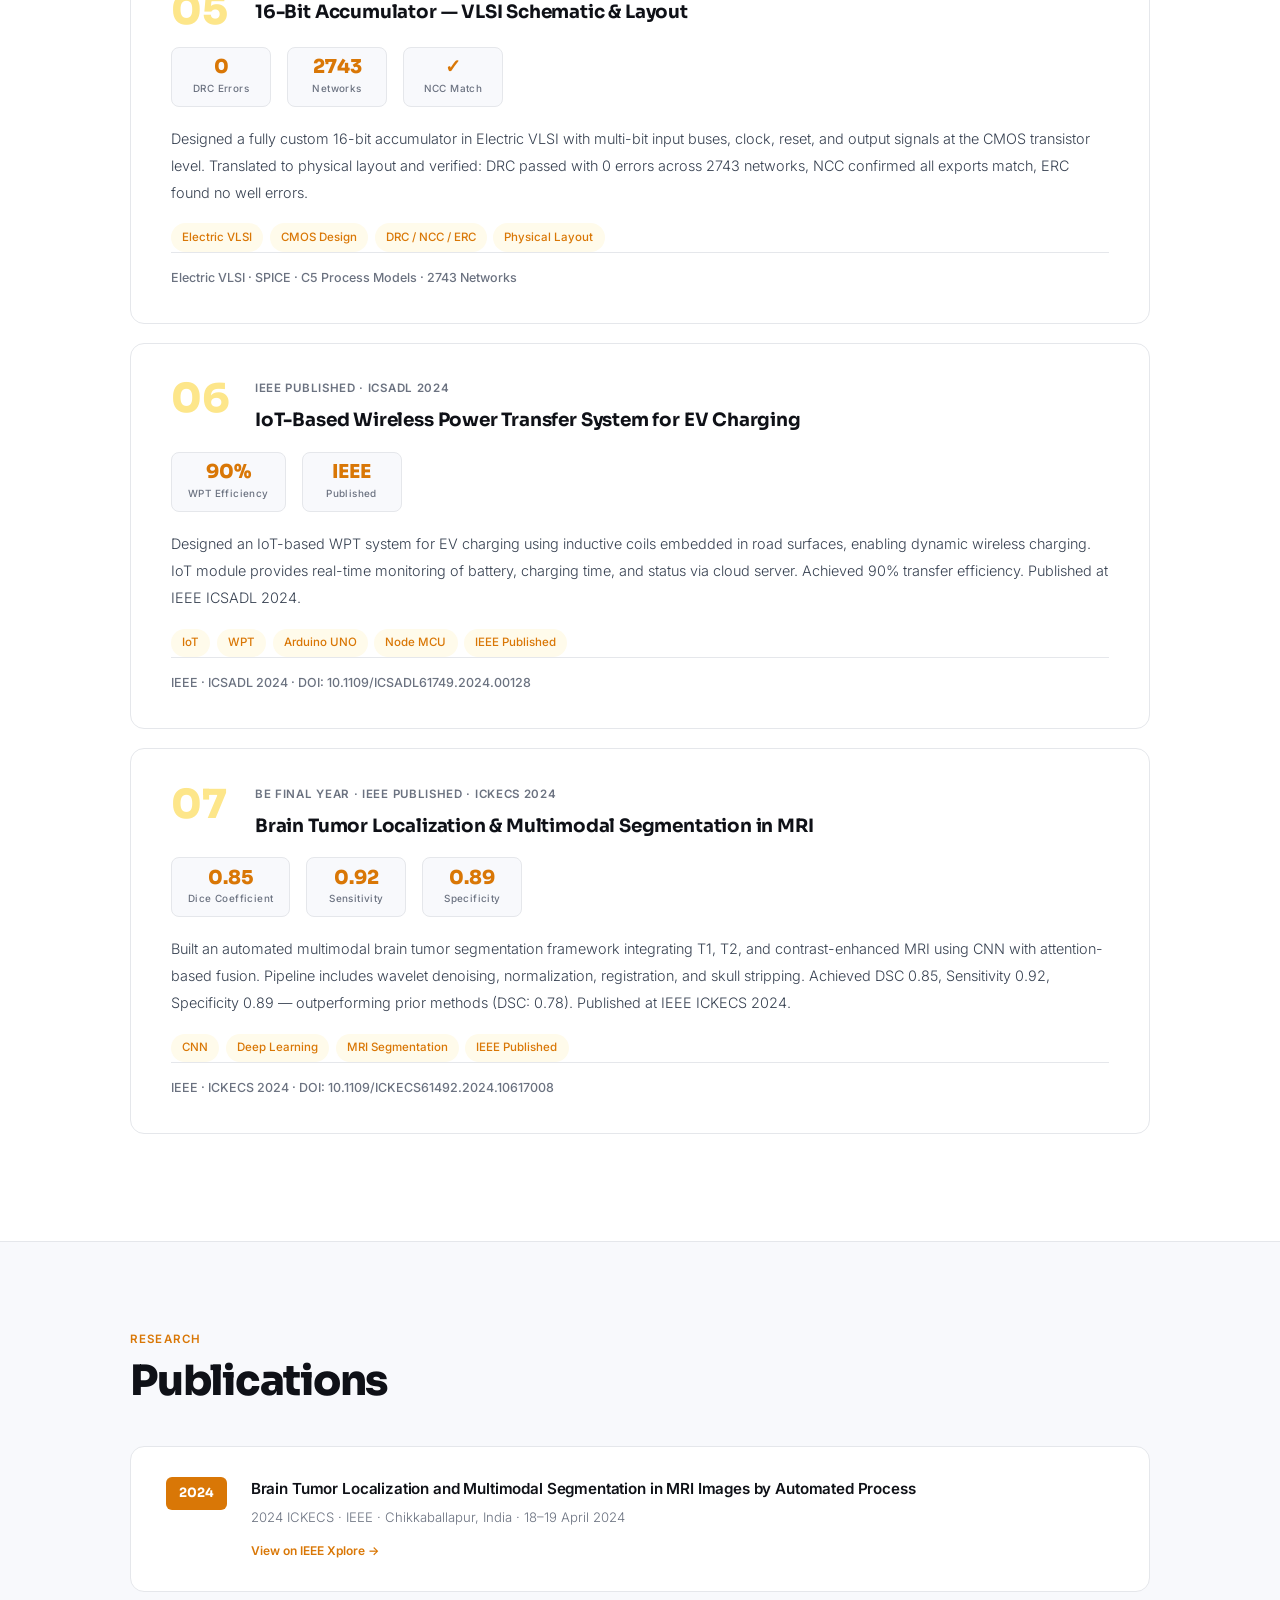
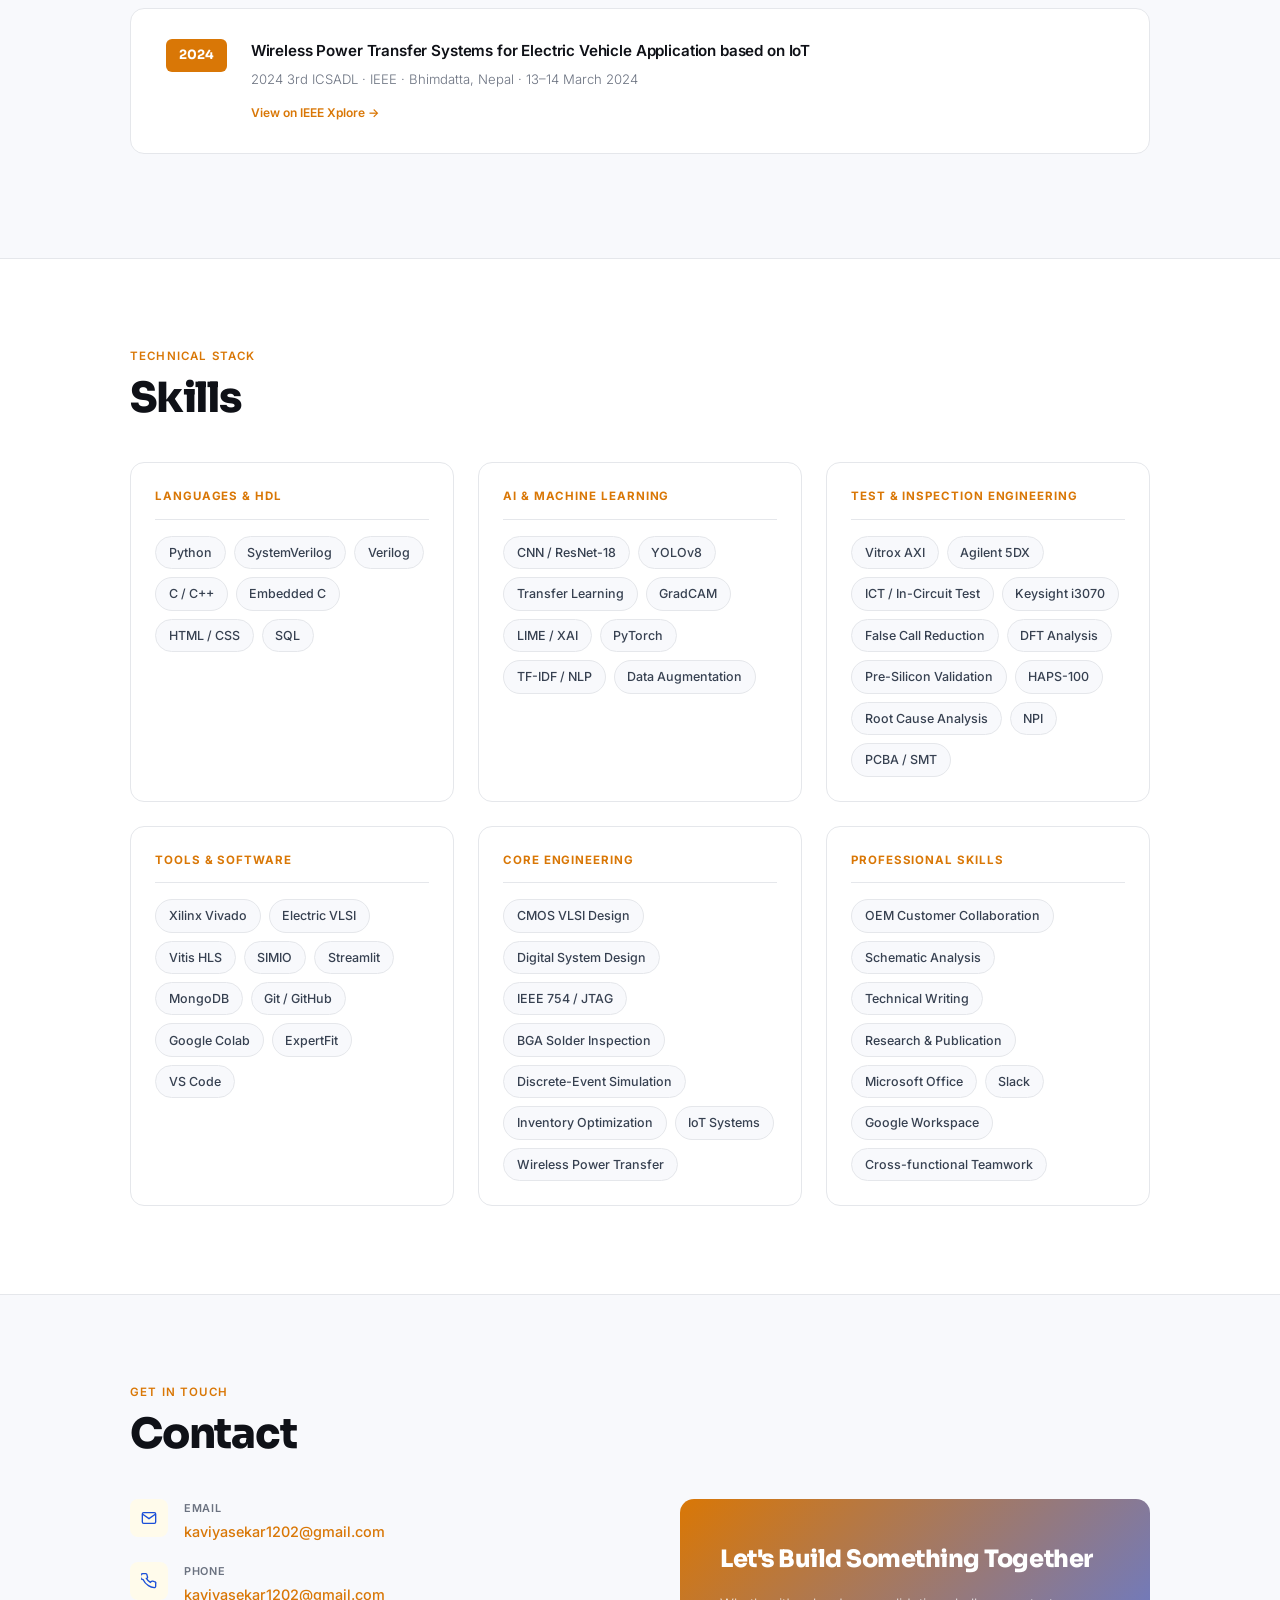
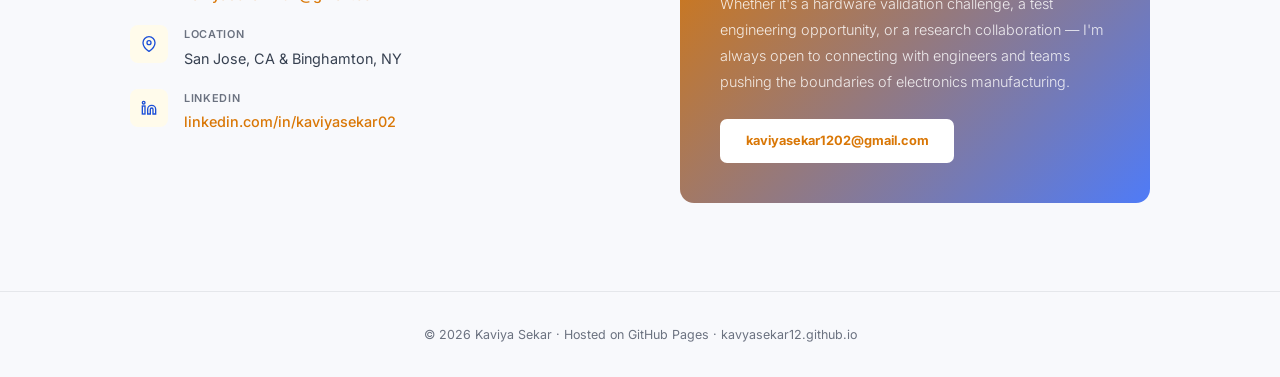
==== commit f7a7ead3: "Update index.html changes in BE" ====
--- a/index.html
+++ b/index.html
@@ -285,7 +285,7 @@
   
   
   <!-- PROJ_START -->
-<div class="proj-item"><div class="proj-badge">MS Thesis · 2026</div><div class="proj-header"><div class="proj-num">01</div><div class="proj-meta"><div class="proj-course">MS Thesis · SUNY Binghamton · Advisor: Dr. Daehan Won · Sanmina California</div><div class="proj-title">False Call Reduction in Vitrox AXI Using a Two-Stage Deep Learning Framework</div></div></div><div class="proj-stats"><div class="pstat"><div class="pstat-val">92.6%</div><div class="pstat-lbl">False Call Reduction</div></div><div class="pstat"><div class="pstat-val">387</div><div class="pstat-lbl">Eng Hours Saved/Day</div></div><div class="pstat"><div class="pstat-val">0.9662</div><div class="pstat-lbl">Model AUC</div></div><div class="pstat"><div class="pstat-val">$18K+</div><div class="pstat-lbl">Daily Cost Saved</div></div></div><div class="proj-desc">My MS thesis addresses the most significant operational challenge I encountered at Sanmina — the Vitrox AXI system generating approximately 1,000 false calls per day, consuming over 416 engineer hours daily where fewer than 7.4% of flagged boards had genuine defects. I designed and industrially validated a two-stage deep learning framework: Stage 1 uses CNN ResNet-18 pretrained on ImageNet and fine-tuned on 977 normal and 185 defective real Vitrox X-ray images, augmented to 15,000 balanced training images using physically-justified augmentation techniques to address severe class imbalance. Stage 2 employs YOLOv8m for spatial localization of defective solder balls with bounding box detection. GradCAM and LIME visualizations provide interpretable evidence for each classification decision, confirming the model attends to genuine defect morphology. Deployed at threshold 0.70, the framework reduces daily false calls from 1,000 to 74 — a 92.6% reduction — saving 387 engineer hours per day and over $18,000 in daily reinspection costs, substantially outperforming the published benchmark of Zhang et al. (2022) which achieved an AUC of only 0.0923.</div><div class="tags"><span class="tag">ResNet-18</span><span class="tag">YOLOv8</span><span class="tag">GradCAM</span><span class="tag">LIME</span><span class="tag">PyTorch</span><span class="tag">Vitrox AXI</span><span class="tag">Industrial AI</span></div><div class="proj-result">AUC: 0.9662 · FCR: 5.55% · 92.6% Reduction · $18K+/day Saved</div></div><div class="proj-item"><div class="proj-header"><div class="proj-num">02</div><div class="proj-meta"><div class="proj-course"></div><div class="proj-title">Burgh Threads Inventory & Manufacturing Simulation</div></div></div><div class="proj-stats"><div class="pstat"><div class="pstat-val">52</div><div class="pstat-lbl">SKUs Modeled</div></div><div class="pstat"><div class="pstat-val">991</div><div class="pstat-lbl">Optimal Inventory</div></div><div class="pstat"><div class="pstat-val">100%</div><div class="pstat-lbl">Fill Rate</div></div></div><div class="proj-desc">As Built a discrete-event simulation model in SIMIO of a multi-stage apparel manufacturing system processing T-shirts, jeans, and dresses through Cutting → Sewing → QA → Storage → Shipping. With 52 SKUs each assigned unique lot size (Q) and reorder point (s) values via demand-proportional scaling, and processing times fitted using ExpertFit across 40 time-study samples per operation, we ran 10 replications over 120 days with a 10-day warm-up period using Common Random Numbers to identify the optimal inventory policy. Scenario 5 (Q ∈ [5,15], s = 30% monthly demand) achieved average inventory of 991 units, 100% fill rate, and the best revenue-inventory trade-off.</div><div class="tags"><span class="tag">SIMIO</span><span class="tag">Discrete-Event Simulation</span><span class="tag">Inventory Optimization</span><span class="tag">ExpertFit</span></div><div class="proj-result">SIMIO · ExpertFit · Inventory Control</div></div><div class="proj-item"><div class="proj-header"><div class="proj-num">03</div><div class="proj-meta"><div class="proj-course"></div><div class="proj-title">Course Recommendation Decision Support System</div></div></div><div class="proj-desc">Developed a smart DSS helping graduate students make personalized course selections — addressing scattered prerequisites and lack of structured guidance. Recommends three course combinations with visual weekly timetables and conflict detection. Built using Python, Streamlit, MongoDB, TF-IDF vectorization, and cosine similarity.</div><div class="tags"><span class="tag">Python</span><span class="tag">Streamlit</span><span class="tag">MongoDB</span><span class="tag">TF-IDF</span><span class="tag">NLP</span><span class="tag">DSS</span></div><div class="proj-result">Python · Streamlit · MongoDB · NLP</div></div><div class="proj-item"><div class="proj-header"><div class="proj-num">04</div><div class="proj-meta"><div class="proj-course"></div><div class="proj-title">32-Bit Single-Precision Floating Point Unit in SystemVerilog</div></div></div><div class="proj-stats"><div class="pstat"><div class="pstat-val">IEEE 754</div><div class="pstat-lbl">Standard</div></div><div class="pstat"><div class="pstat-val">4 Ops</div><div class="pstat-lbl">+ − × ÷</div></div><div class="pstat"><div class="pstat-val">✓</div><div class="pstat-lbl">NaN / Inf / Zero</div></div></div><div class="proj-desc">Designed and verified a fully functional 32-bit FPU from scratch in SystemVerilog conforming to IEEE 754, supporting all four arithmetic operations with sign handling, exponent alignment, mantissa normalization, rounding, and NaN/Infinity/Zero special-case logic. Verified in Xilinx Vivado via waveform simulation.</div><div class="tags"><span class="tag">SystemVerilog</span><span class="tag">Xilinx Vivado</span><span class="tag">IEEE 754</span><span class="tag">RTL Design</span></div><div class="proj-result">SystemVerilog · Xilinx Vivado · Vitis HLS</div></div><div class="proj-item"><div class="proj-header"><div class="proj-num">05</div><div class="proj-meta"><div class="proj-course"></div><div class="proj-title">16-Bit Accumulator — VLSI Schematic & Layout</div></div></div><div class="proj-stats"><div class="pstat"><div class="pstat-val">0</div><div class="pstat-lbl">DRC Errors</div></div><div class="pstat"><div class="pstat-val">2743</div><div class="pstat-lbl">Networks</div></div><div class="pstat"><div class="pstat-val">✓</div><div class="pstat-lbl">NCC Match</div></div></div><div class="proj-desc">Designed a fully custom 16-bit accumulator in Electric VLSI with multi-bit input buses, clock, reset, and output signals at the CMOS transistor level. Translated to physical layout and verified: DRC passed with 0 errors across 2743 networks, NCC confirmed all exports match, ERC found no well errors.</div><div class="tags"><span class="tag">Electric VLSI</span><span class="tag">CMOS Design</span><span class="tag">DRC / NCC / ERC</span><span class="tag">Physical Layout</span></div><div class="proj-result">Electric VLSI · SPICE · C5 Process Models · 2743 Networks</div></div><div class="proj-item"><div class="proj-header"><div class="proj-num">06</div><div class="proj-meta"><div class="proj-course">BE Final Year Project · IEEE Published · ICSADL 2024</div><div class="proj-title">IoT-Based Wireless Power Transfer System for EV Charging</div></div></div><div class="proj-stats"><div class="pstat"><div class="pstat-val">90%</div><div class="pstat-lbl">WPT Efficiency</div></div><div class="pstat"><div class="pstat-val">IEEE</div><div class="pstat-lbl">Published</div></div></div><div class="proj-desc">Designed an IoT-based WPT system for EV charging using inductive coils embedded in road surfaces, enabling dynamic wireless charging. IoT module provides real-time monitoring of battery, charging time, and status via cloud server. Achieved 90% transfer efficiency. Published at IEEE ICSADL 2024.</div><div class="tags"><span class="tag">IoT</span><span class="tag">WPT</span><span class="tag">Arduino UNO</span><span class="tag">Node MCU</span><span class="tag">IEEE Published</span></div><div class="proj-result">IEEE · ICSADL 2024 · DOI: 10.1109/ICSADL61749.2024.00128</div></div><div class="proj-item"><div class="proj-header"><div class="proj-num">07</div><div class="proj-meta"><div class="proj-course">BE Final Year · IEEE Published · ICKECS 2024</div><div class="proj-title">Brain Tumor Localization & Multimodal Segmentation in MRI</div></div></div><div class="proj-stats"><div class="pstat"><div class="pstat-val">0.85</div><div class="pstat-lbl">Dice Coefficient</div></div><div class="pstat"><div class="pstat-val">0.92</div><div class="pstat-lbl">Sensitivity</div></div><div class="pstat"><div class="pstat-val">0.89</div><div class="pstat-lbl">Specificity</div></div></div><div class="proj-desc">Built an automated multimodal brain tumor segmentation framework integrating T1, T2, and contrast-enhanced MRI using CNN with attention-based fusion. Pipeline includes wavelet denoising, normalization, registration, and skull stripping. Achieved DSC 0.85, Sensitivity 0.92, Specificity 0.89 — outperforming prior methods (DSC: 0.78). Published at IEEE ICKECS 2024.</div><div class="tags"><span class="tag">CNN</span><span class="tag">Deep Learning</span><span class="tag">MRI Segmentation</span><span class="tag">IEEE Published</span></div><div class="proj-result">IEEE · ICKECS 2024 · DOI: 10.1109/ICKECS61492.2024.10617008</div></div>
+<div class="proj-item"><div class="proj-badge">MS Thesis · 2026</div><div class="proj-header"><div class="proj-num">01</div><div class="proj-meta"><div class="proj-course">MS Thesis · SUNY Binghamton · Advisor: Dr. Daehan Won · Sanmina California</div><div class="proj-title">False Call Reduction in Vitrox AXI Using a Two-Stage Deep Learning Framework</div></div></div><div class="proj-stats"><div class="pstat"><div class="pstat-val">92.6%</div><div class="pstat-lbl">False Call Reduction</div></div><div class="pstat"><div class="pstat-val">387</div><div class="pstat-lbl">Eng Hours Saved/Day</div></div><div class="pstat"><div class="pstat-val">0.9662</div><div class="pstat-lbl">Model AUC</div></div><div class="pstat"><div class="pstat-val">$18K+</div><div class="pstat-lbl">Daily Cost Saved</div></div></div><div class="proj-desc">My MS thesis addresses the most significant operational challenge I encountered at Sanmina — the Vitrox AXI system generating approximately 1,000 false calls per day, consuming over 416 engineer hours daily where fewer than 7.4% of flagged boards had genuine defects. I designed and industrially validated a two-stage deep learning framework: Stage 1 uses CNN ResNet-18 pretrained on ImageNet and fine-tuned on 977 normal and 185 defective real Vitrox X-ray images, augmented to 15,000 balanced training images using physically-justified augmentation techniques to address severe class imbalance. Stage 2 employs YOLOv8m for spatial localization of defective solder balls with bounding box detection. GradCAM and LIME visualizations provide interpretable evidence for each classification decision, confirming the model attends to genuine defect morphology. Deployed at threshold 0.70, the framework reduces daily false calls from 1,000 to 74 — a 92.6% reduction — saving 387 engineer hours per day and over $18,000 in daily reinspection costs, substantially outperforming the published benchmark of Zhang et al. (2022) which achieved an AUC of only 0.0923.</div><div class="tags"><span class="tag">ResNet-18</span><span class="tag">YOLOv8</span><span class="tag">GradCAM</span><span class="tag">LIME</span><span class="tag">PyTorch</span><span class="tag">Vitrox AXI</span><span class="tag">Industrial AI</span></div><div class="proj-result">AUC: 0.9662 · FCR: 5.55% · 92.6% Reduction · $18K+/day Saved</div></div><div class="proj-item"><div class="proj-header"><div class="proj-num">02</div><div class="proj-meta"><div class="proj-course"></div><div class="proj-title">Burgh Threads Inventory & Manufacturing Simulation</div></div></div><div class="proj-stats"><div class="pstat"><div class="pstat-val">52</div><div class="pstat-lbl">SKUs Modeled</div></div><div class="pstat"><div class="pstat-val">991</div><div class="pstat-lbl">Optimal Inventory</div></div><div class="pstat"><div class="pstat-val">100%</div><div class="pstat-lbl">Fill Rate</div></div></div><div class="proj-desc">As Built a discrete-event simulation model in SIMIO of a multi-stage apparel manufacturing system processing T-shirts, jeans, and dresses through Cutting → Sewing → QA → Storage → Shipping. With 52 SKUs each assigned unique lot size (Q) and reorder point (s) values via demand-proportional scaling, and processing times fitted using ExpertFit across 40 time-study samples per operation, we ran 10 replications over 120 days with a 10-day warm-up period using Common Random Numbers to identify the optimal inventory policy. Scenario 5 (Q ∈ [5,15], s = 30% monthly demand) achieved average inventory of 991 units, 100% fill rate, and the best revenue-inventory trade-off.</div><div class="tags"><span class="tag">SIMIO</span><span class="tag">Discrete-Event Simulation</span><span class="tag">Inventory Optimization</span><span class="tag">ExpertFit</span></div><div class="proj-result">SIMIO · ExpertFit · Inventory Control</div></div><div class="proj-item"><div class="proj-header"><div class="proj-num">03</div><div class="proj-meta"><div class="proj-course"></div><div class="proj-title">Course Recommendation Decision Support System</div></div></div><div class="proj-desc">Developed a smart DSS helping graduate students make personalized course selections — addressing scattered prerequisites and lack of structured guidance. Recommends three course combinations with visual weekly timetables and conflict detection. Built using Python, Streamlit, MongoDB, TF-IDF vectorization, and cosine similarity.</div><div class="tags"><span class="tag">Python</span><span class="tag">Streamlit</span><span class="tag">MongoDB</span><span class="tag">TF-IDF</span><span class="tag">NLP</span><span class="tag">DSS</span></div><div class="proj-result">Python · Streamlit · MongoDB · NLP</div></div><div class="proj-item"><div class="proj-header"><div class="proj-num">04</div><div class="proj-meta"><div class="proj-course"></div><div class="proj-title">32-Bit Single-Precision Floating Point Unit in SystemVerilog</div></div></div><div class="proj-stats"><div class="pstat"><div class="pstat-val">IEEE 754</div><div class="pstat-lbl">Standard</div></div><div class="pstat"><div class="pstat-val">4 Ops</div><div class="pstat-lbl">+ − × ÷</div></div><div class="pstat"><div class="pstat-val">✓</div><div class="pstat-lbl">NaN / Inf / Zero</div></div></div><div class="proj-desc">Designed and verified a fully functional 32-bit FPU from scratch in SystemVerilog conforming to IEEE 754, supporting all four arithmetic operations with sign handling, exponent alignment, mantissa normalization, rounding, and NaN/Infinity/Zero special-case logic. Verified in Xilinx Vivado via waveform simulation.</div><div class="tags"><span class="tag">SystemVerilog</span><span class="tag">Xilinx Vivado</span><span class="tag">IEEE 754</span><span class="tag">RTL Design</span></div><div class="proj-result">SystemVerilog · Xilinx Vivado · Vitis HLS</div></div><div class="proj-item"><div class="proj-header"><div class="proj-num">05</div><div class="proj-meta"><div class="proj-course"></div><div class="proj-title">16-Bit Accumulator — VLSI Schematic & Layout</div></div></div><div class="proj-stats"><div class="pstat"><div class="pstat-val">0</div><div class="pstat-lbl">DRC Errors</div></div><div class="pstat"><div class="pstat-val">2743</div><div class="pstat-lbl">Networks</div></div><div class="pstat"><div class="pstat-val">✓</div><div class="pstat-lbl">NCC Match</div></div></div><div class="proj-desc">Designed a fully custom 16-bit accumulator in Electric VLSI with multi-bit input buses, clock, reset, and output signals at the CMOS transistor level. Translated to physical layout and verified: DRC passed with 0 errors across 2743 networks, NCC confirmed all exports match, ERC found no well errors.</div><div class="tags"><span class="tag">Electric VLSI</span><span class="tag">CMOS Design</span><span class="tag">DRC / NCC / ERC</span><span class="tag">Physical Layout</span></div><div class="proj-result">Electric VLSI · SPICE · C5 Process Models · 2743 Networks</div></div><div class="proj-item"><div class="proj-header"><div class="proj-num">06</div><div class="proj-meta"><div class="proj-course">IEEE Published · ICSADL 2024</div><div class="proj-title">IoT-Based Wireless Power Transfer System for EV Charging</div></div></div><div class="proj-stats"><div class="pstat"><div class="pstat-val">90%</div><div class="pstat-lbl">WPT Efficiency</div></div><div class="pstat"><div class="pstat-val">IEEE</div><div class="pstat-lbl">Published</div></div></div><div class="proj-desc">Designed an IoT-based WPT system for EV charging using inductive coils embedded in road surfaces, enabling dynamic wireless charging. IoT module provides real-time monitoring of battery, charging time, and status via cloud server. Achieved 90% transfer efficiency. Published at IEEE ICSADL 2024.</div><div class="tags"><span class="tag">IoT</span><span class="tag">WPT</span><span class="tag">Arduino UNO</span><span class="tag">Node MCU</span><span class="tag">IEEE Published</span></div><div class="proj-result">IEEE · ICSADL 2024 · DOI: 10.1109/ICSADL61749.2024.00128</div></div><div class="proj-item"><div class="proj-header"><div class="proj-num">07</div><div class="proj-meta"><div class="proj-course">BE Final Year · IEEE Published · ICKECS 2024</div><div class="proj-title">Brain Tumor Localization & Multimodal Segmentation in MRI</div></div></div><div class="proj-stats"><div class="pstat"><div class="pstat-val">0.85</div><div class="pstat-lbl">Dice Coefficient</div></div><div class="pstat"><div class="pstat-val">0.92</div><div class="pstat-lbl">Sensitivity</div></div><div class="pstat"><div class="pstat-val">0.89</div><div class="pstat-lbl">Specificity</div></div></div><div class="proj-desc">Built an automated multimodal brain tumor segmentation framework integrating T1, T2, and contrast-enhanced MRI using CNN with attention-based fusion. Pipeline includes wavelet denoising, normalization, registration, and skull stripping. Achieved DSC 0.85, Sensitivity 0.92, Specificity 0.89 — outperforming prior methods (DSC: 0.78). Published at IEEE ICKECS 2024.</div><div class="tags"><span class="tag">CNN</span><span class="tag">Deep Learning</span><span class="tag">MRI Segmentation</span><span class="tag">IEEE Published</span></div><div class="proj-result">IEEE · ICKECS 2024 · DOI: 10.1109/ICKECS61492.2024.10617008</div></div>
   <!-- PROJ_END -->
 </section>
 </div>
@@ -634,7 +634,7 @@
       "num": "06",
       "badge": "",
       "title": "IoT-Based Wireless Power Transfer System for EV Charging",
-      "course": "BE Final Year Project · IEEE Published · ICSADL 2024",
+      "course": "IEEE Published · ICSADL 2024",
       "stats": [
         {
           "val": "90%",
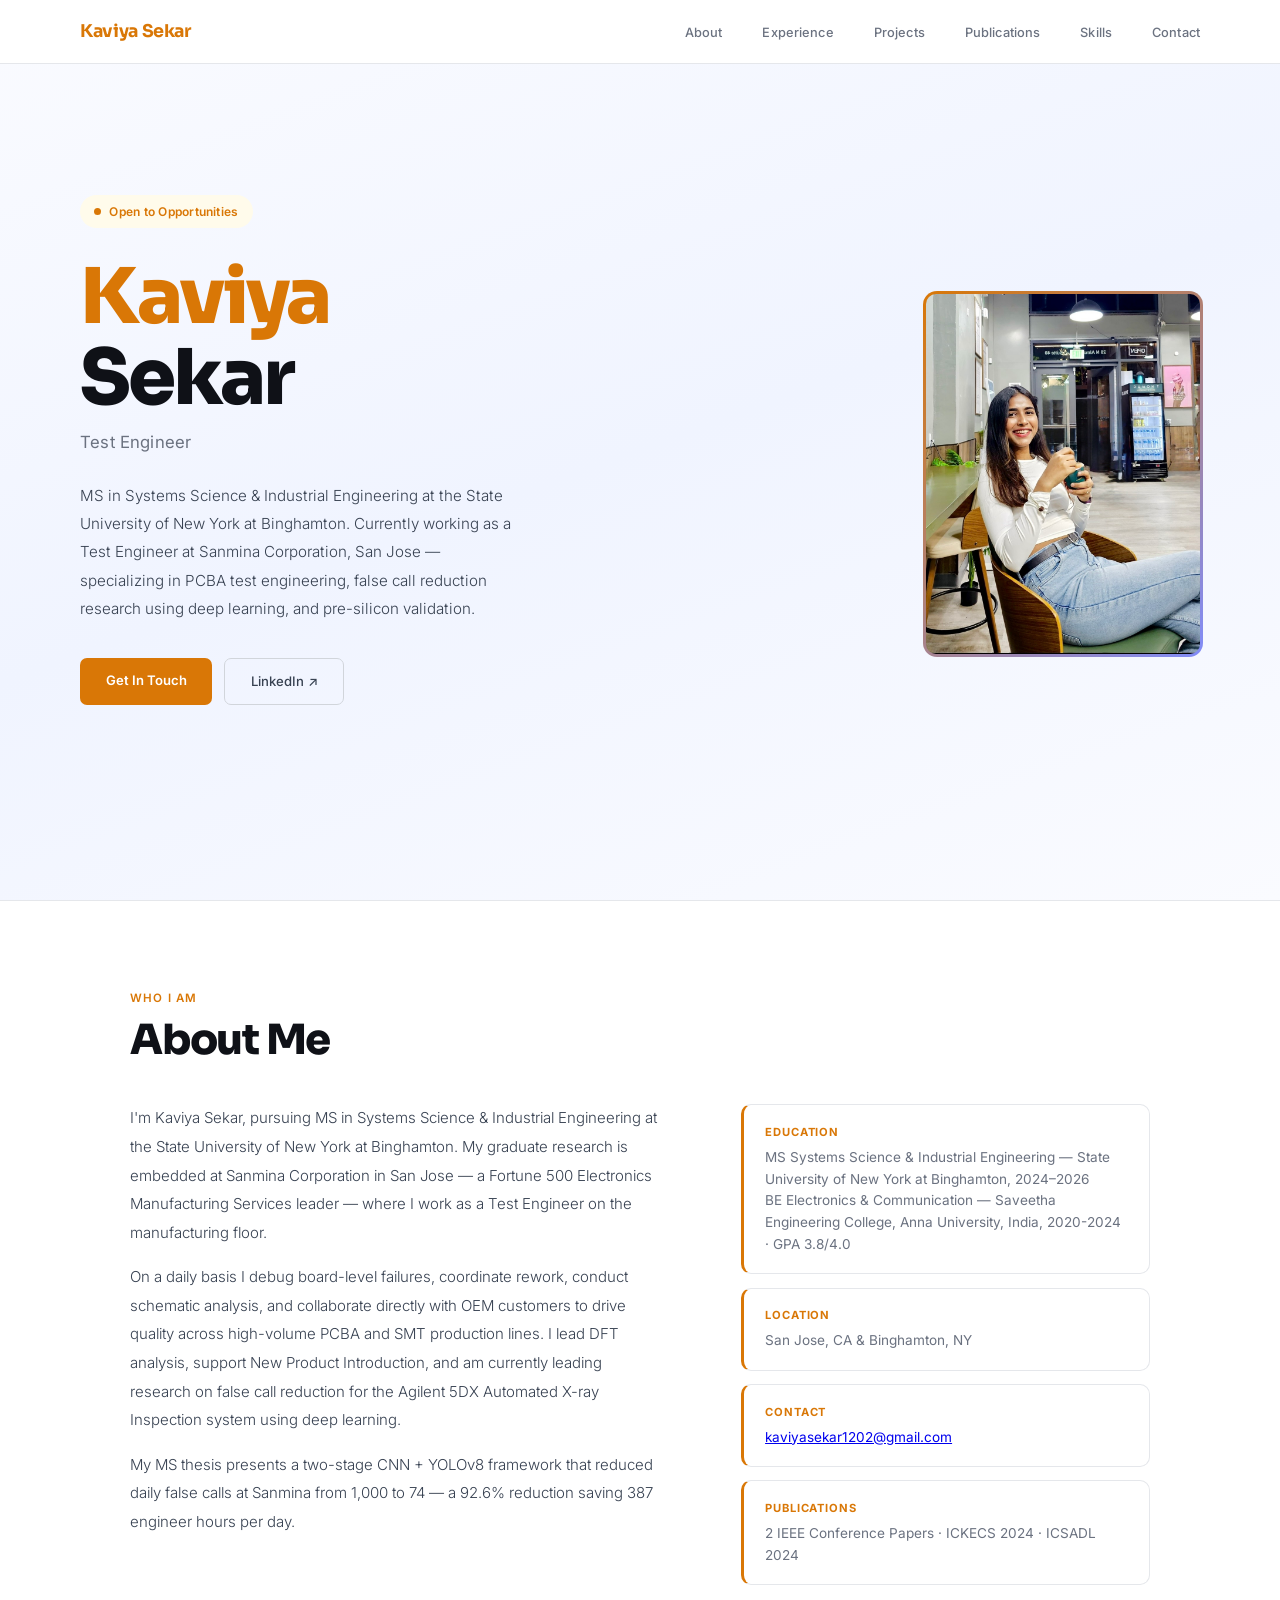
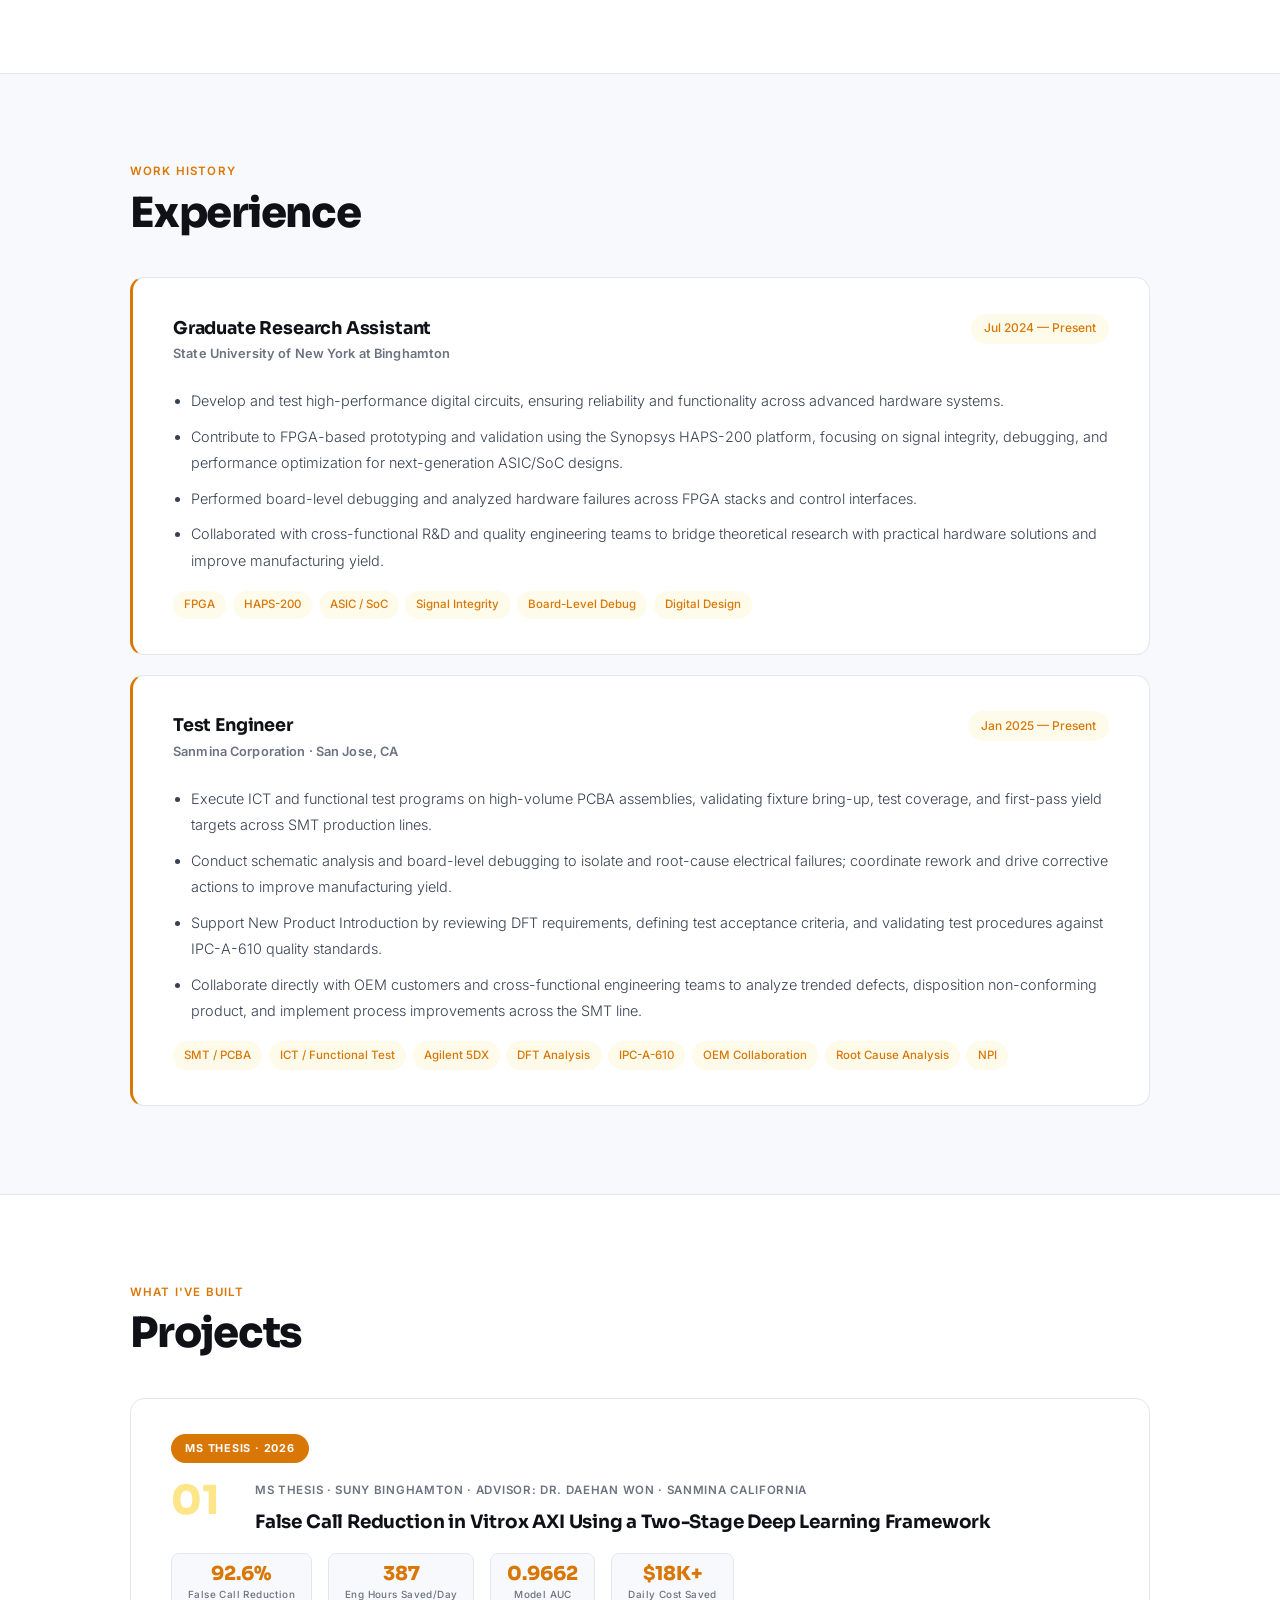
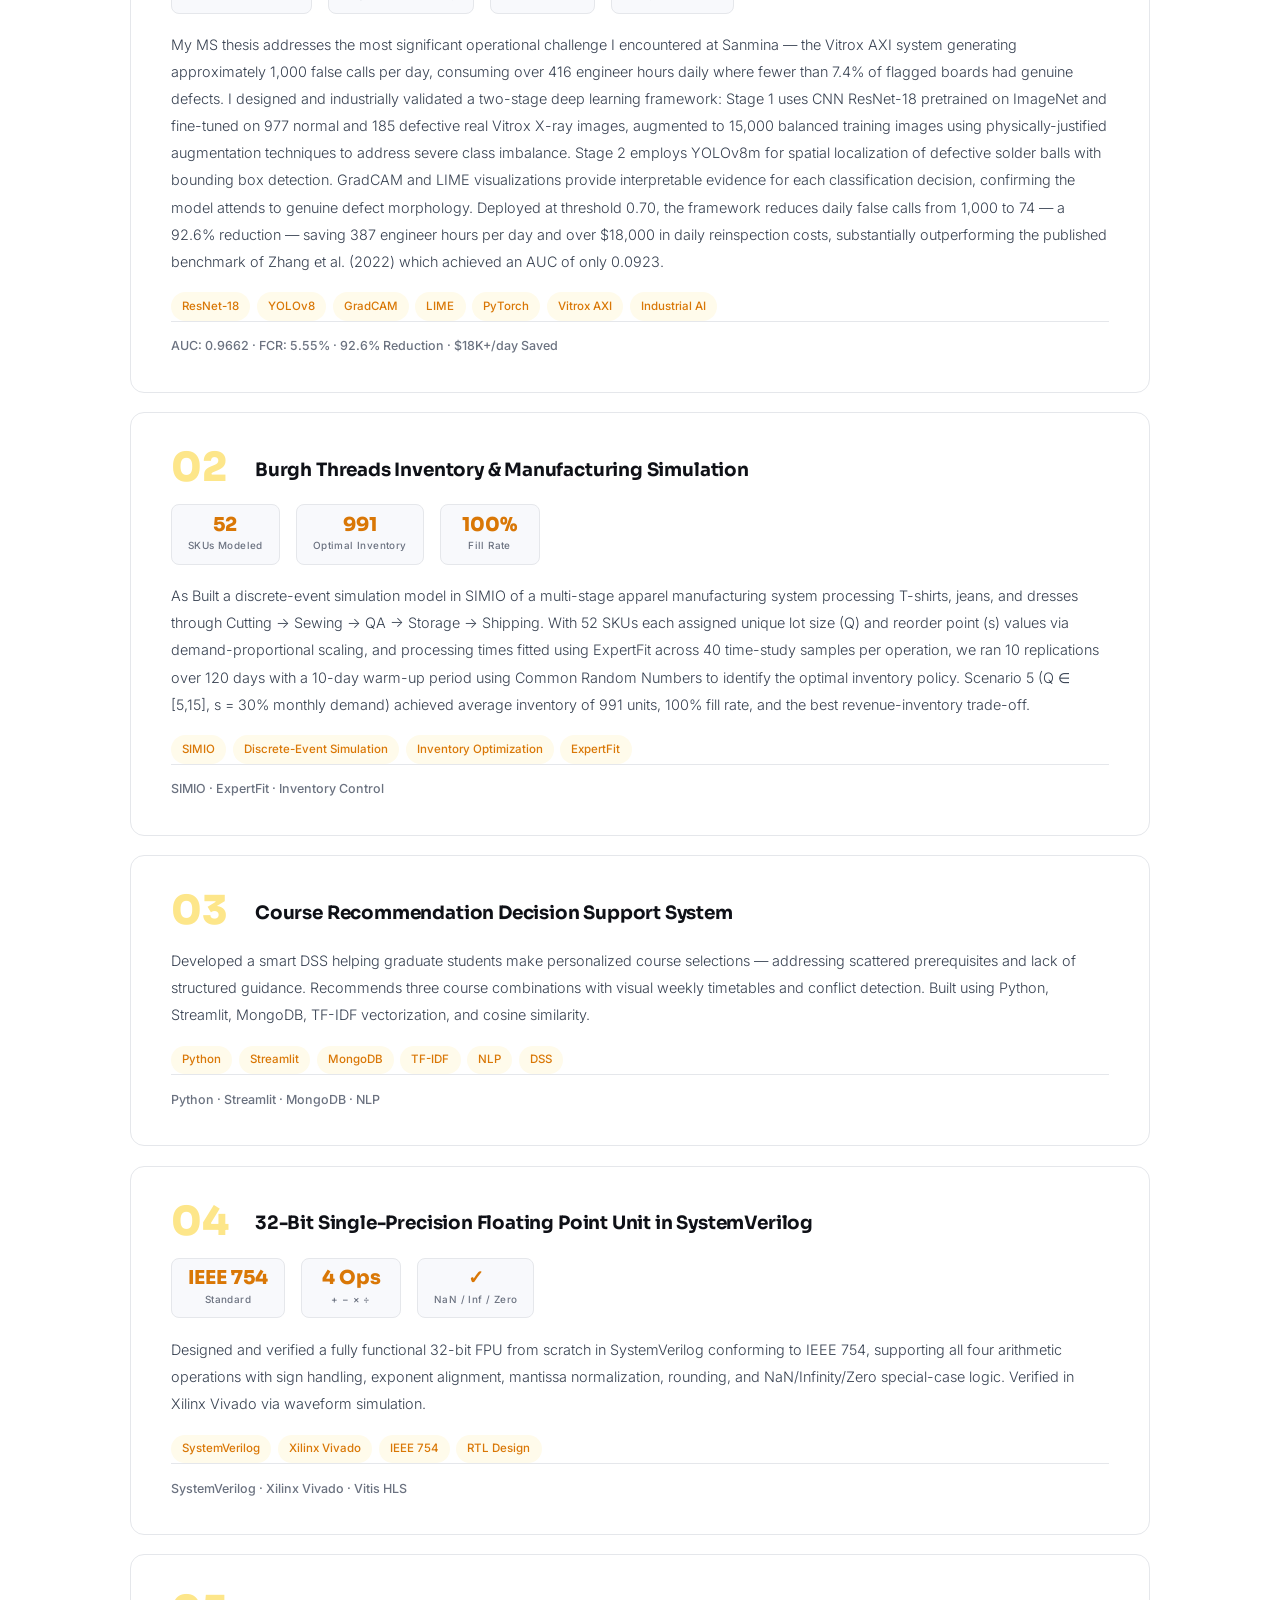
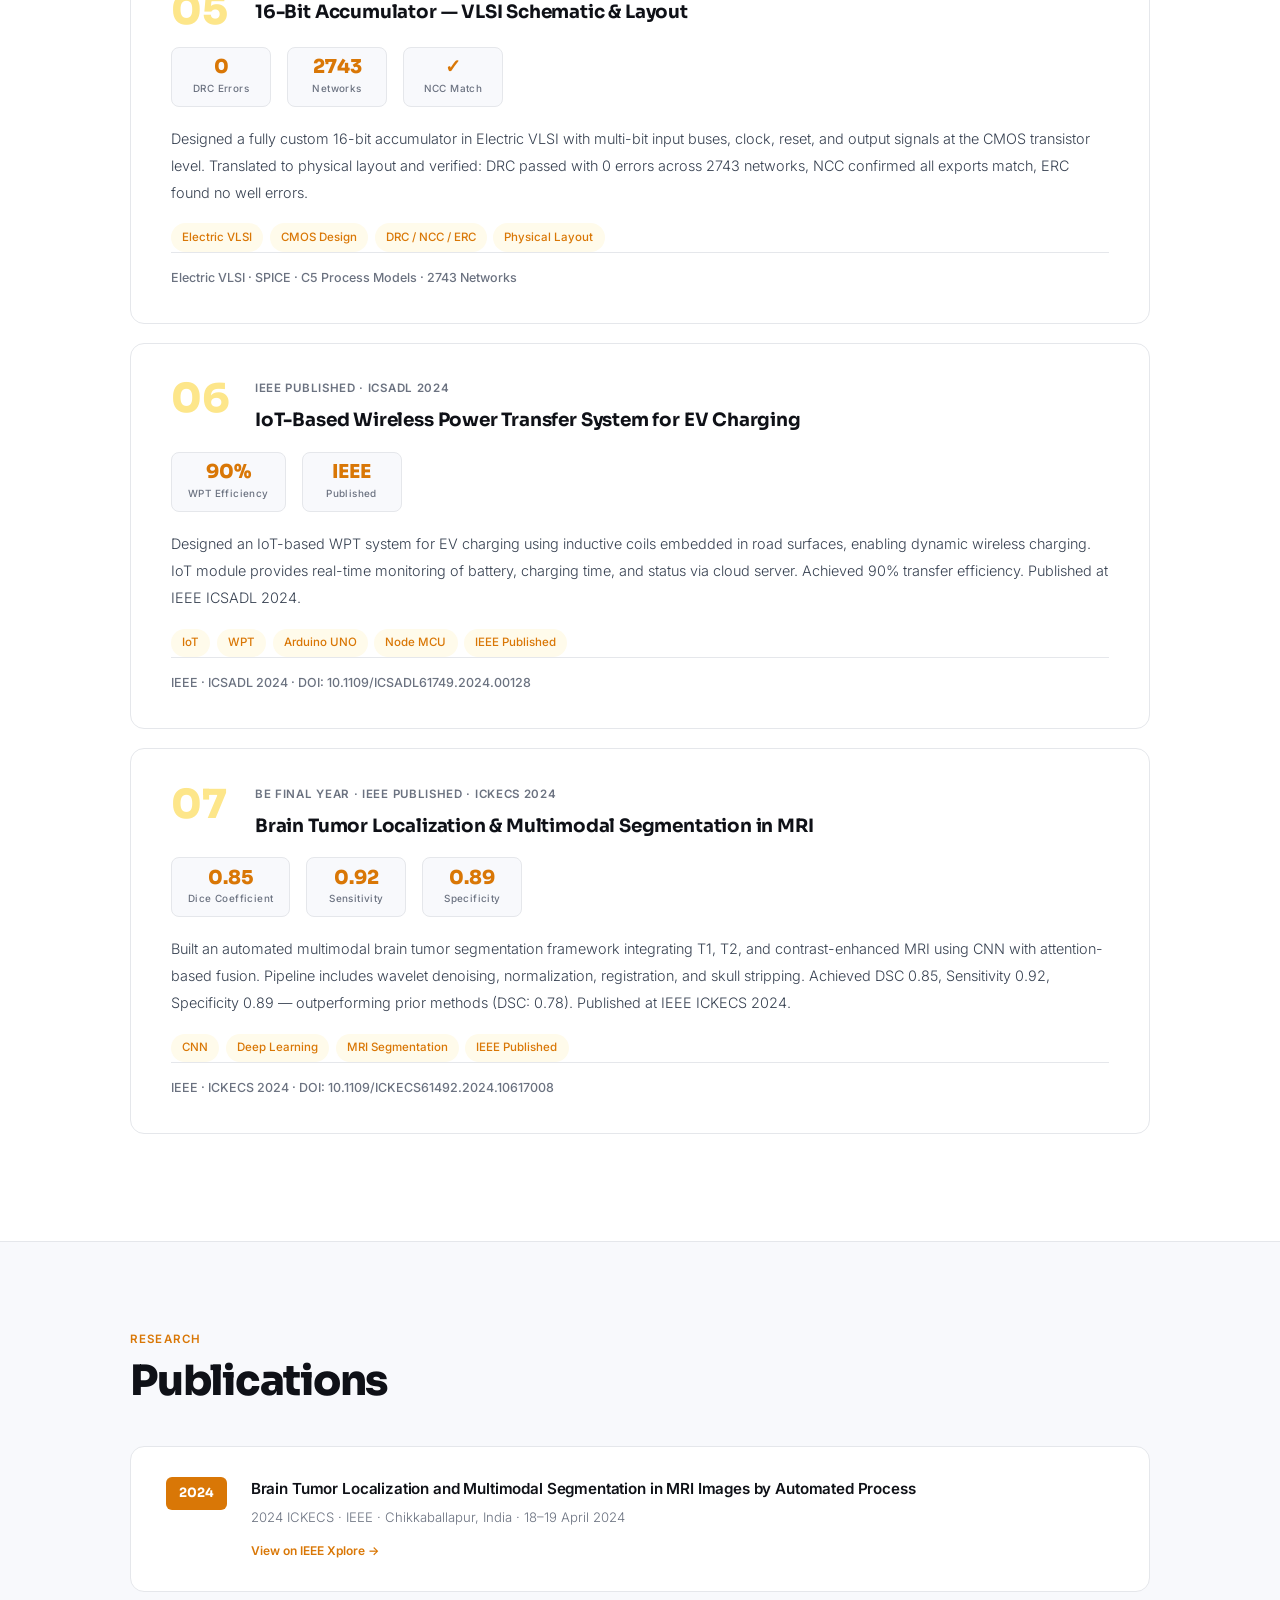
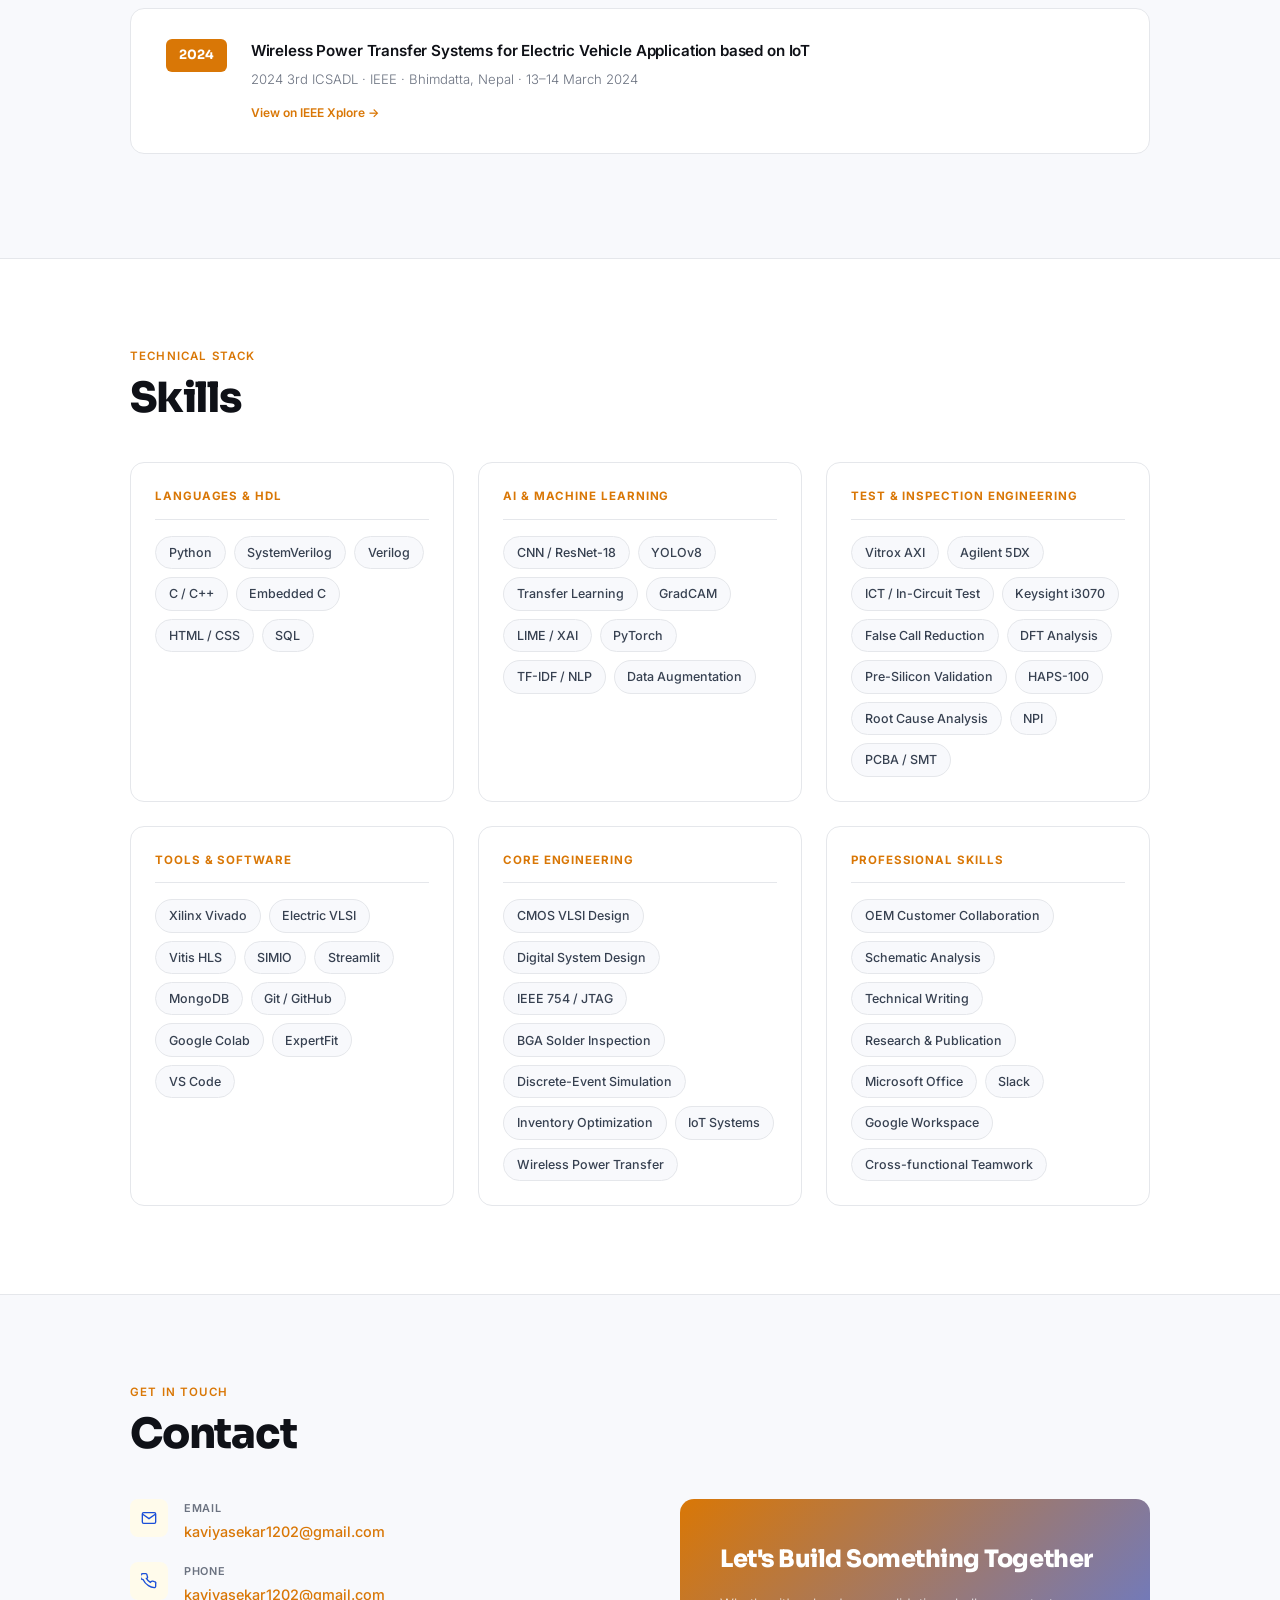
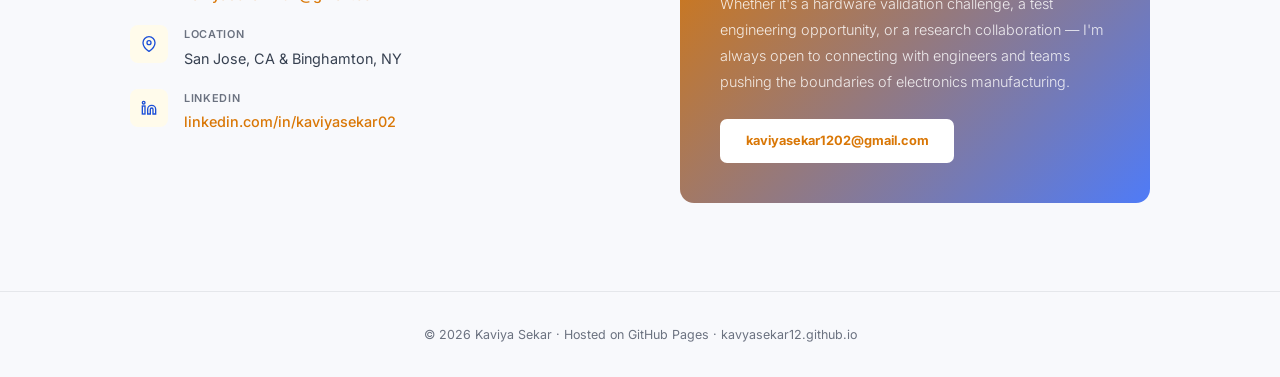
==== commit db234100: "Update index.html" ====
--- a/index.html
+++ b/index.html
@@ -223,7 +223,7 @@
       <div class="hero-btns fu d4">
         <a href="#contact" class="btn-p">Get In Touch</a>
         <a href="https://www.linkedin.com/in/kaviyasekar02/" target="_blank" class="btn-s">LinkedIn ↗</a>
-        <a href="https://github.com/kavyasekar12" target="_blank" class="btn-s">Github ↗</a>
+    
       </div>
       </div>
     </div>
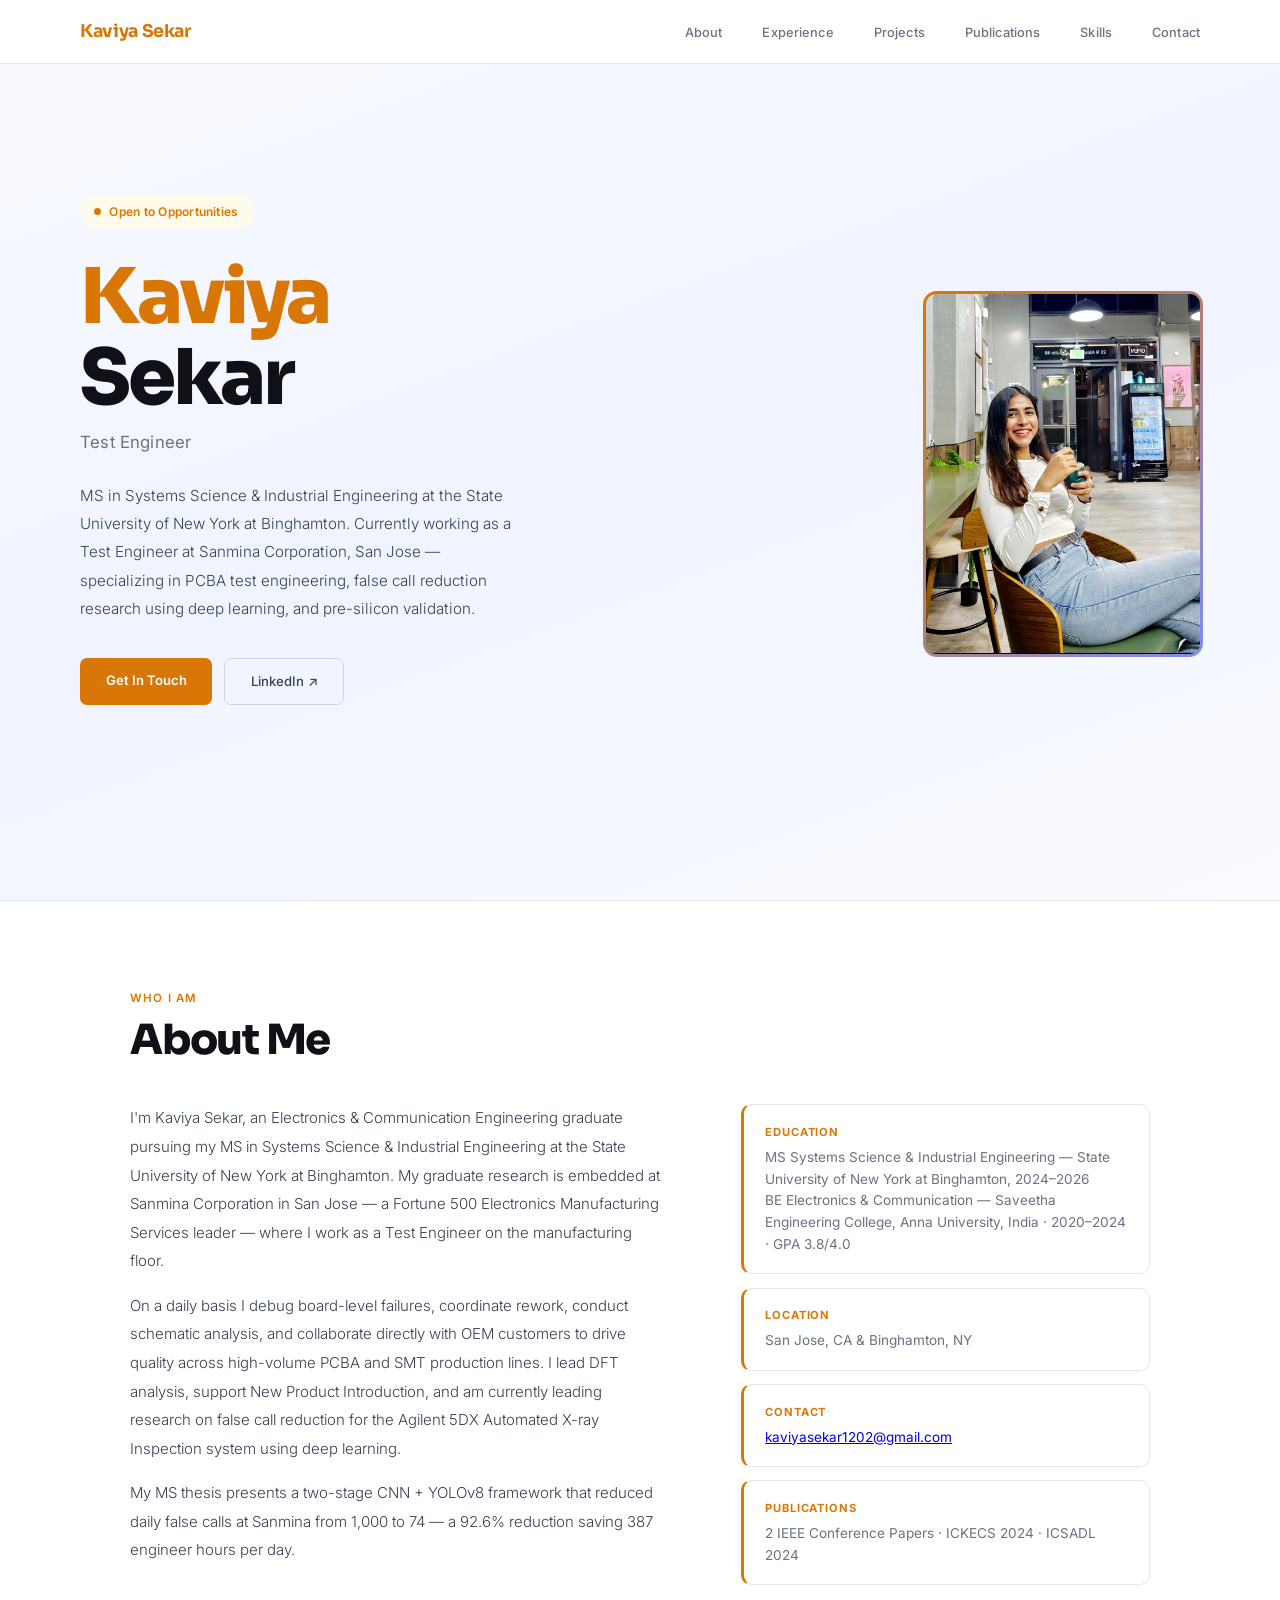
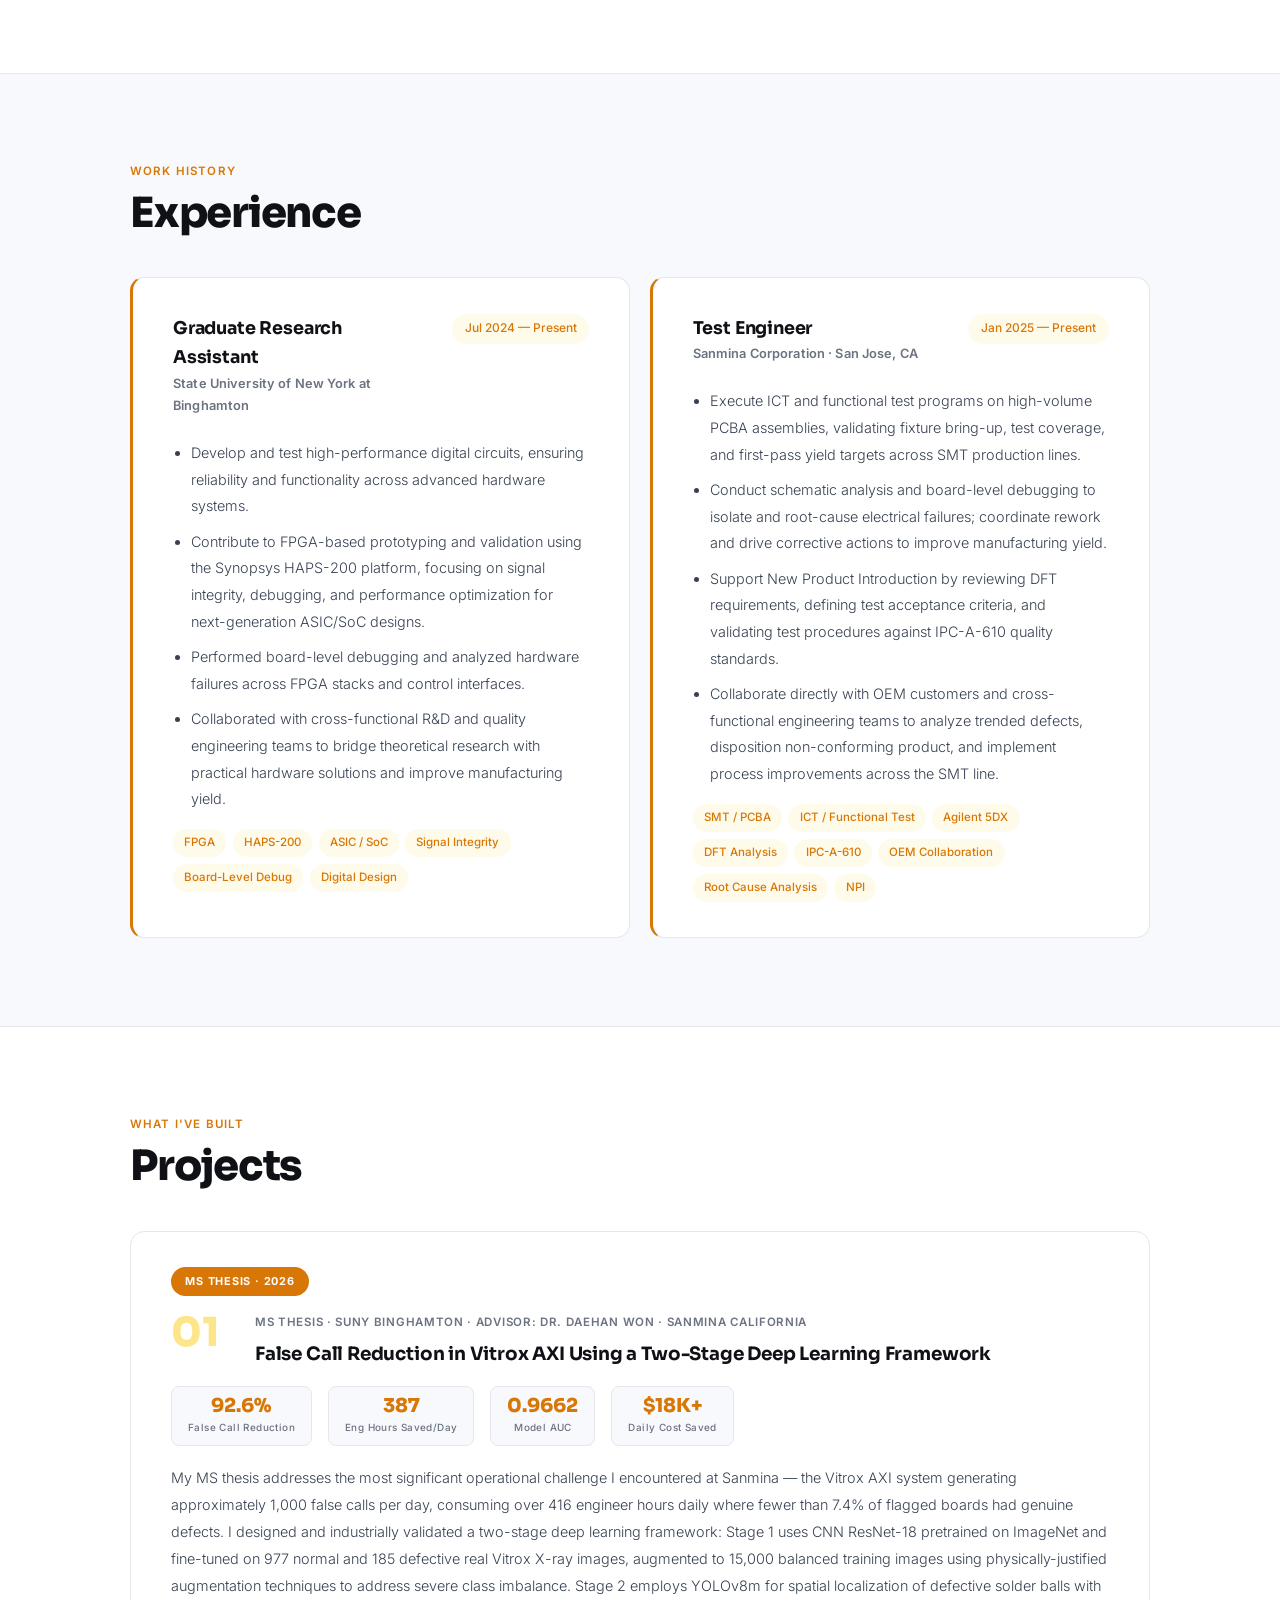
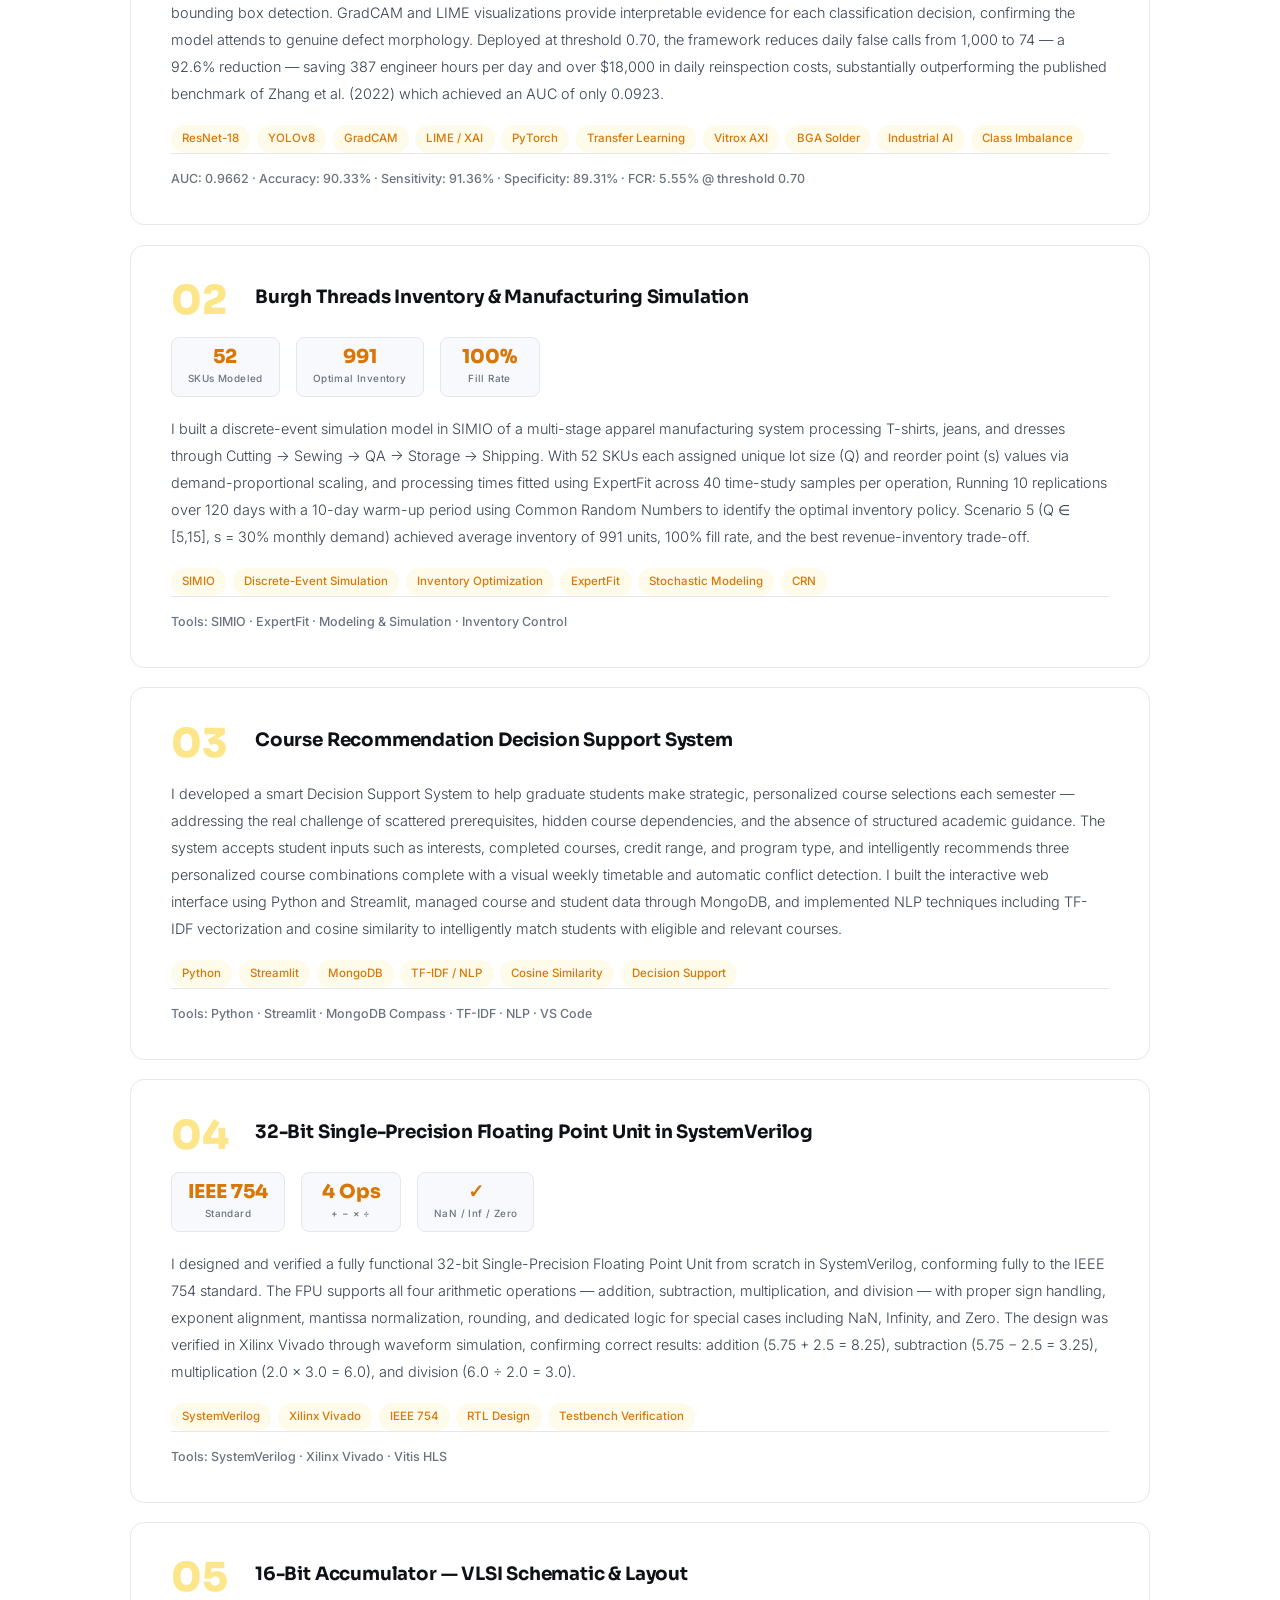
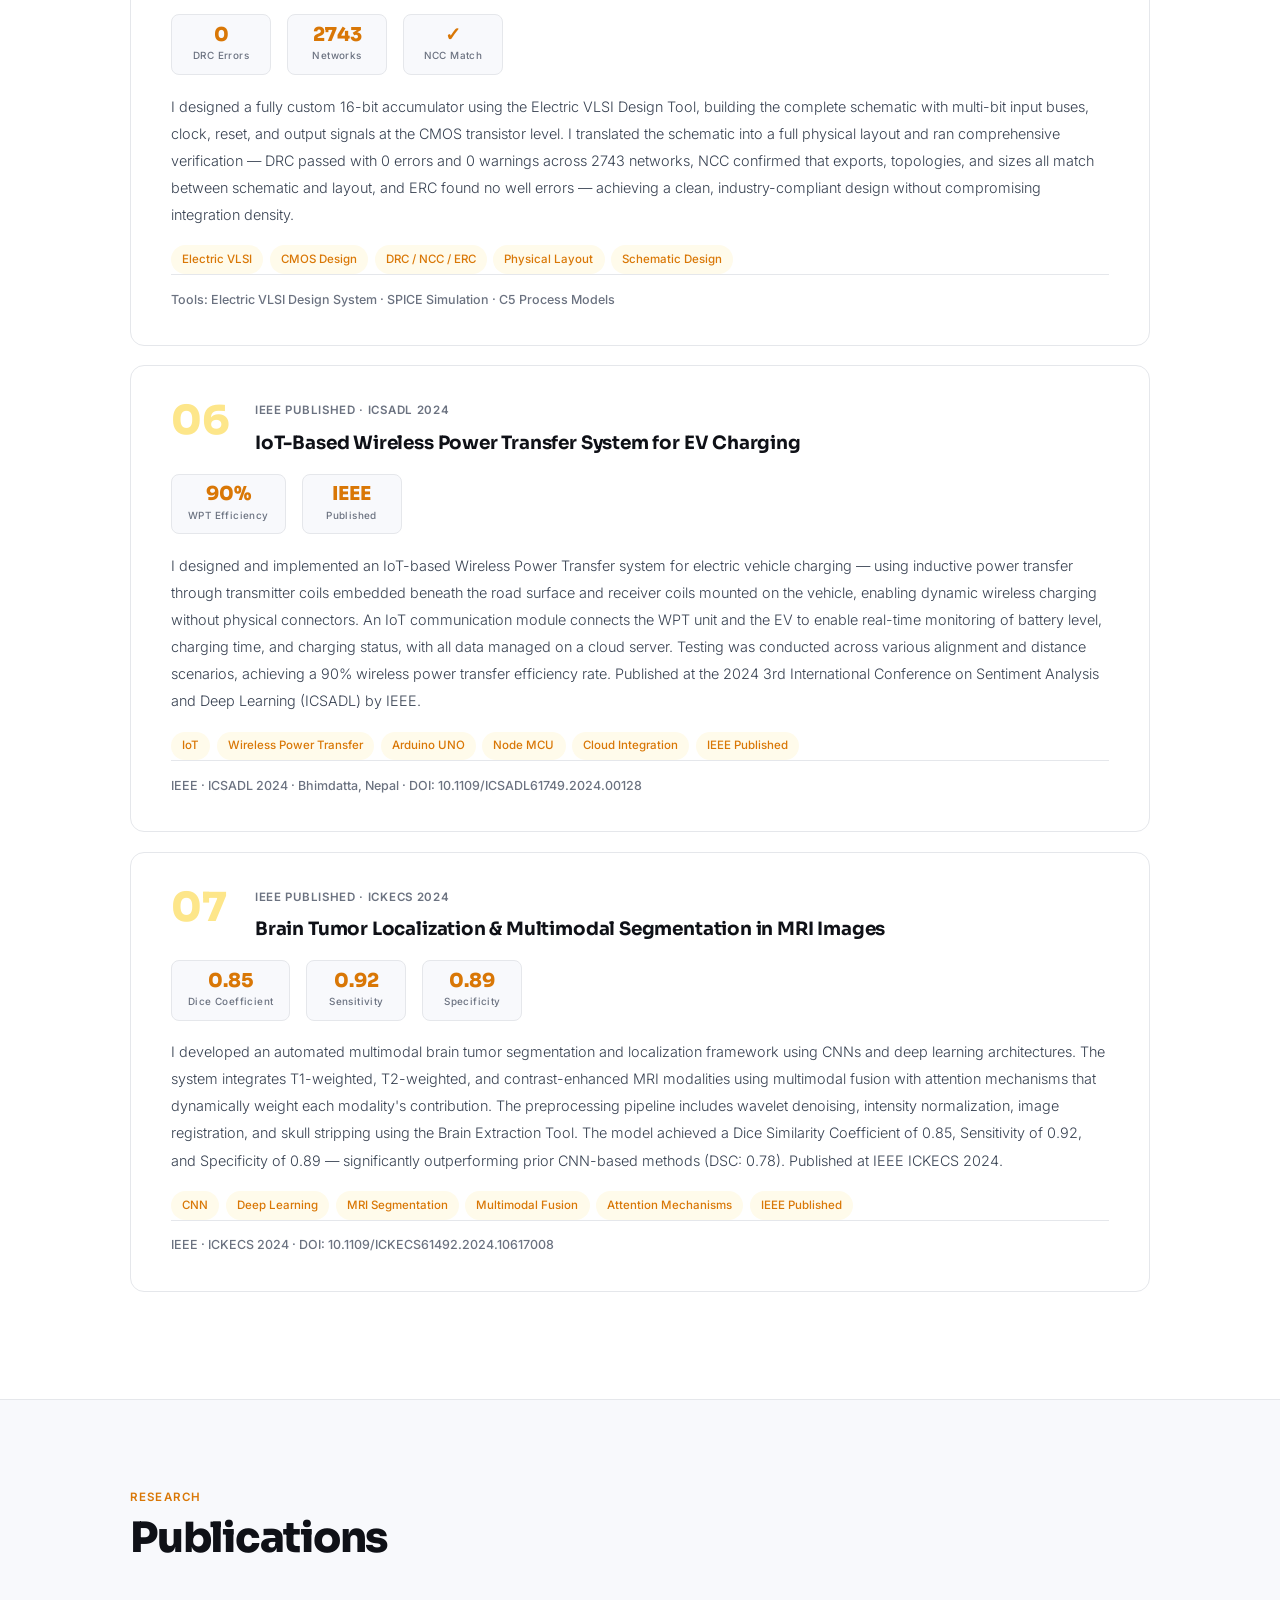
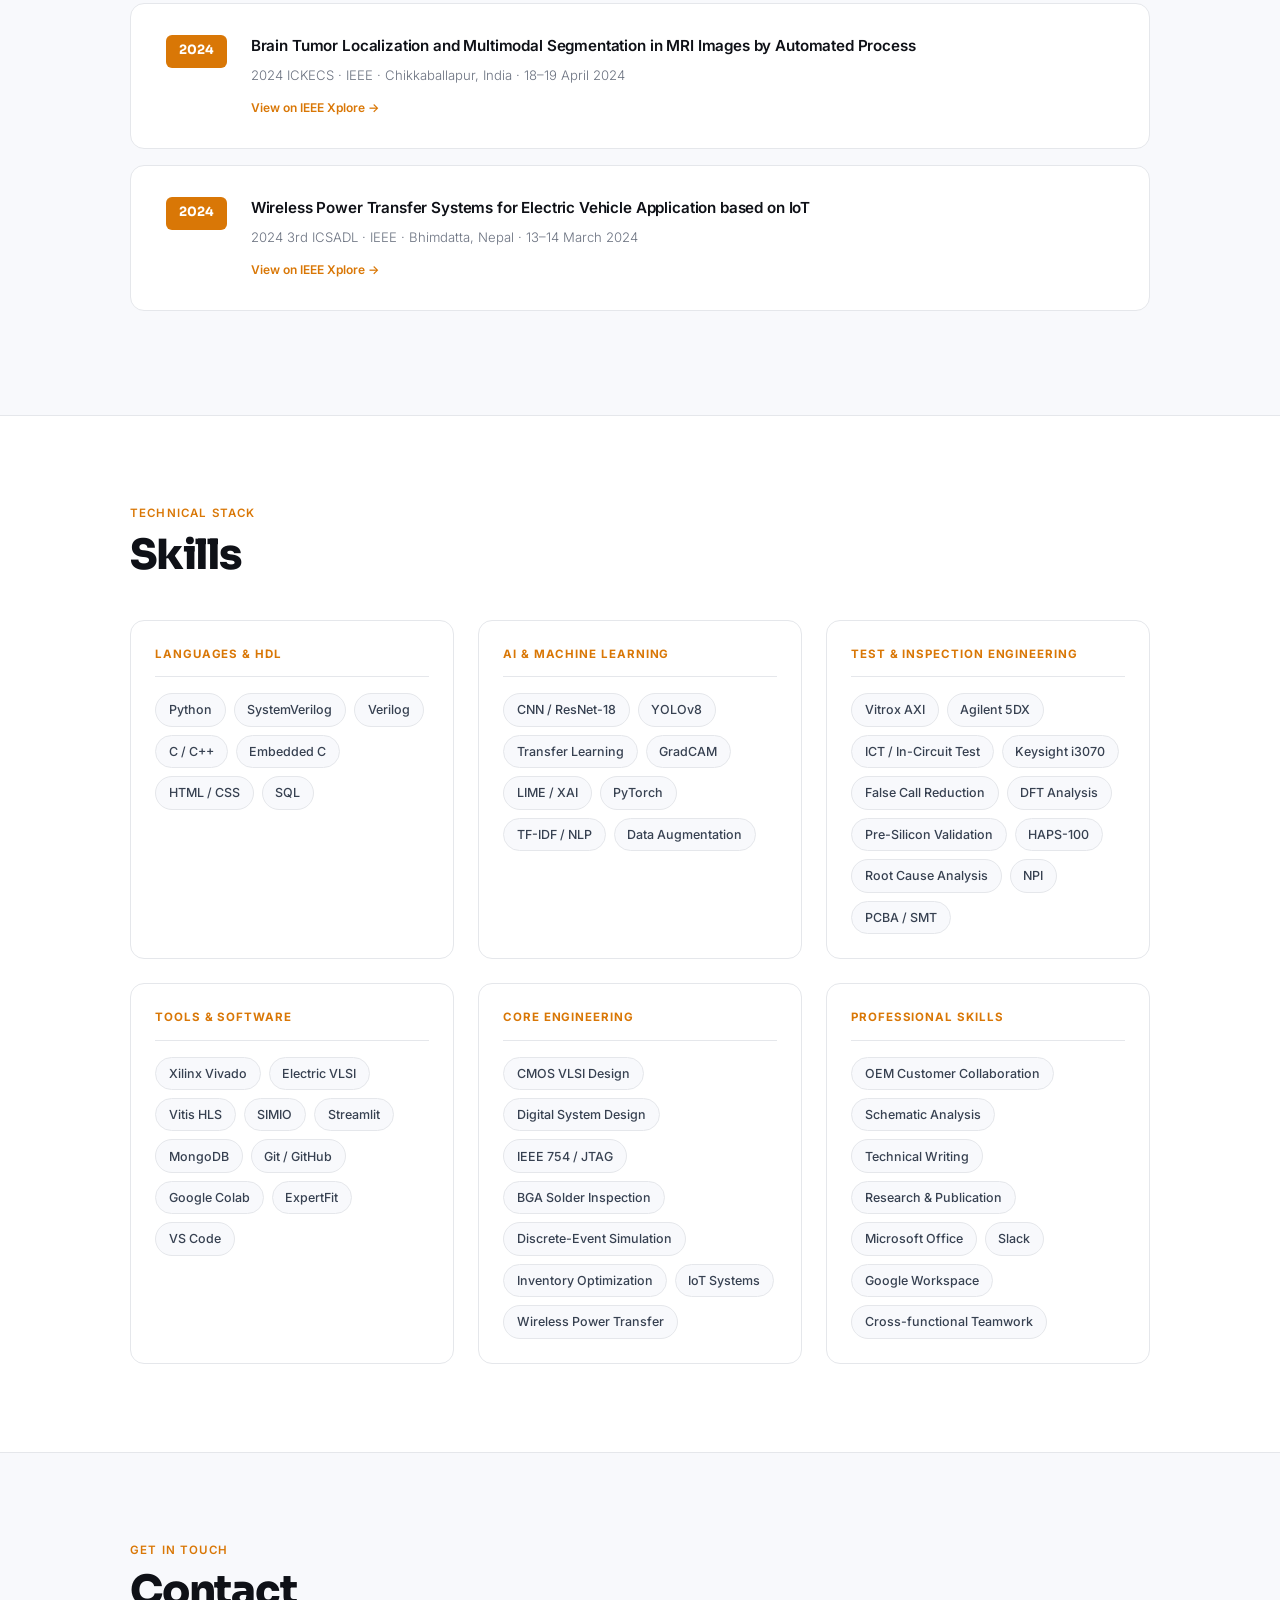
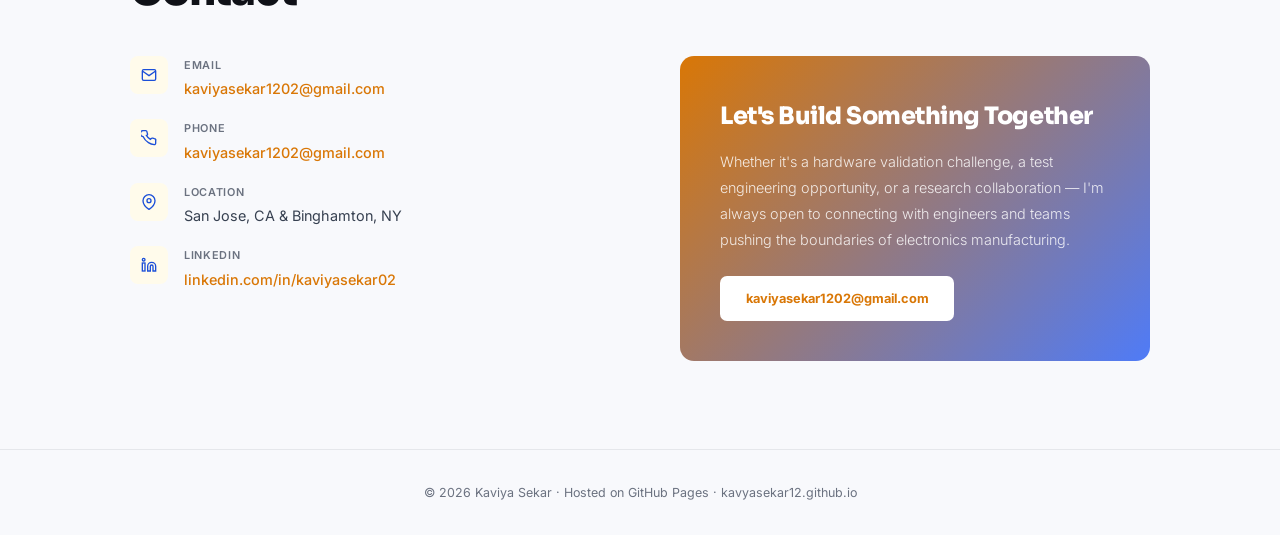
==== commit 53e60d7f: "Update index.html github excluded" ====
--- a/index.html
+++ b/index.html
@@ -196,7 +196,7 @@
 .d1{animation-delay:.08s}.d2{animation-delay:.18s}.d3{animation-delay:.28s}.d4{animation-delay:.38s}
 </style>
 </head>
-<body style="">
+<body>
 
 <!-- NAV -->
 <nav>
@@ -223,7 +223,6 @@
       <div class="hero-btns fu d4">
         <a href="#contact" class="btn-p">Get In Touch</a>
         <a href="https://www.linkedin.com/in/kaviyasekar02/" target="_blank" class="btn-s">LinkedIn ↗</a>
-    
       </div>
       </div>
     </div>
@@ -247,14 +246,14 @@
   <div class="about-grid">
     <div class="about-text reveal-ready revealed">
       <!-- ABOUT_START -->
-      <p>I'm Kaviya Sekar, pursuing MS in Systems Science & Industrial Engineering at the State University of New York at Binghamton. My graduate research is embedded at Sanmina Corporation in San Jose — a Fortune 500 Electronics Manufacturing Services leader — where I work as a Test Engineer on the manufacturing floor.</p>
+      <p>I'm Kaviya Sekar, an Electronics &amp; Communication Engineering graduate pursuing my MS in Systems Science &amp; Industrial Engineering at the State University of New York at Binghamton. My graduate research is embedded at Sanmina Corporation in San Jose — a Fortune 500 Electronics Manufacturing Services leader — where I work as a Test Engineer on the manufacturing floor.</p>
       <p>On a daily basis I debug board-level failures, coordinate rework, conduct schematic analysis, and collaborate directly with OEM customers to drive quality across high-volume PCBA and SMT production lines. I lead DFT analysis, support New Product Introduction, and am currently leading research on false call reduction for the Agilent 5DX Automated X-ray Inspection system using deep learning.</p>
       <p>My MS thesis presents a two-stage CNN + YOLOv8 framework that reduced daily false calls at Sanmina from 1,000 to 74 — a 92.6% reduction saving 387 engineer hours per day.</p>
       <!-- ABOUT_END -->
     </div>
     <div class="about-cards">
       <!-- EDU_START -->
-      <div class="acard reveal-ready revealed"><h4>Education</h4><p>MS Systems Science & Industrial Engineering — State University of New York at Binghamton, 2024–2026<br>BE Electronics & Communication — Saveetha Engineering College, Anna University, India, 2020-2024<br>· GPA 3.8/4.0</p></div>
+      <div class="acard reveal-ready revealed"><h4>Education</h4><p>MS Systems Science &amp; Industrial Engineering — State University of New York at Binghamton, 2024–2026<br>BE Electronics &amp; Communication — Saveetha Engineering College, Anna University, India · 2020–2024 · GPA 3.8/4.0</p></div>
       <!-- EDU_END -->
       <div class="acard reveal-ready revealed"><h4>Location</h4><p>San Jose, CA &amp; Binghamton, NY</p></div>
       <div class="acard reveal-ready revealed"><h4>Contact</h4><p><a href="mailto:kaviyasekar1202@gmail.com">kaviyasekar1202@gmail.com</a></p></div>
@@ -270,9 +269,48 @@
   <div class="sec-label">Work History</div>
   <div class="sec-title">Experience</div>
   
-  
   <!-- EXP_START -->
-<div class="exp-item"><div class="exp-header"><div><div class="exp-role">Graduate Research Assistant</div><div class="exp-company">State University of New York at Binghamton</div></div><div class="exp-date">Jul 2024 — Present</div></div><div class="exp-desc"><ul style="padding-left:1.1rem;margin:0;display:flex;flex-direction:column;gap:.55rem"><li>Develop and test high-performance digital circuits, ensuring reliability and functionality across advanced hardware systems.</li><li>Contribute to FPGA-based prototyping and validation using the Synopsys HAPS-200 platform, focusing on signal integrity, debugging, and performance optimization for next-generation ASIC/SoC designs.</li><li>Performed board-level debugging and analyzed hardware failures across FPGA stacks and control interfaces.</li><li>Collaborated with cross-functional R&D and quality engineering teams to bridge theoretical research with practical hardware solutions and improve manufacturing yield.</li></ul></div><div class="tags" style="margin-top:1rem"><span class="tag">FPGA</span><span class="tag">HAPS-200</span><span class="tag">ASIC / SoC</span><span class="tag">Signal Integrity</span><span class="tag">Board-Level Debug</span><span class="tag">Digital Design</span></div></div><div class="exp-item" style="margin-bottom:0"><div class="exp-header"><div><div class="exp-role">Test Engineer</div><div class="exp-company">Sanmina Corporation · San Jose, CA</div></div><div class="exp-date">Jan 2025 — Present</div></div><div class="exp-desc"><ul style="padding-left:1.1rem;margin:0;display:flex;flex-direction:column;gap:.55rem"><li>Execute ICT and functional test programs on high-volume PCBA assemblies, validating fixture bring-up, test coverage, and first-pass yield targets across SMT production lines.</li><li>Conduct schematic analysis and board-level debugging to isolate and root-cause electrical failures; coordinate rework and drive corrective actions to improve manufacturing yield.</li><li>Support New Product Introduction by reviewing DFT requirements, defining test acceptance criteria, and validating test procedures against IPC-A-610 quality standards.</li><li>Collaborate directly with OEM customers and cross-functional engineering teams to analyze trended defects, disposition non-conforming product, and implement process improvements across the SMT line.</li></ul></div><div class="tags" style="margin-top:1rem"><span class="tag">SMT / PCBA</span><span class="tag">ICT / Functional Test</span><span class="tag">Agilent 5DX</span><span class="tag">DFT Analysis</span><span class="tag">IPC-A-610</span><span class="tag">OEM Collaboration</span><span class="tag">Root Cause Analysis</span><span class="tag">NPI</span></div></div>
+<div style="display:grid;grid-template-columns:1fr 1fr;gap:1.2rem;margin-bottom:0">
+
+<div class="exp-item" style="margin-bottom:0">
+  <div class="exp-header">
+    <div>
+      <div class="exp-role">Graduate Research Assistant</div>
+      <div class="exp-company">State University of New York at Binghamton</div>
+    </div>
+    <div class="exp-date">Jul 2024 — Present</div>
+  </div>
+  <div class="exp-desc">
+    <ul style="padding-left:1.1rem;margin:0;display:flex;flex-direction:column;gap:.55rem">
+      <li>Develop and test high-performance digital circuits, ensuring reliability and functionality across advanced hardware systems.</li>
+      <li>Contribute to FPGA-based prototyping and validation using the Synopsys HAPS-200 platform, focusing on signal integrity, debugging, and performance optimization for next-generation ASIC/SoC designs.</li>
+      <li>Performed board-level debugging and analyzed hardware failures across FPGA stacks and control interfaces.</li>
+      <li>Collaborated with cross-functional R&amp;D and quality engineering teams to bridge theoretical research with practical hardware solutions and improve manufacturing yield.</li>
+    </ul>
+  </div>
+  <div class="tags" style="margin-top:1rem"><span class="tag">FPGA</span><span class="tag">HAPS-200</span><span class="tag">ASIC / SoC</span><span class="tag">Signal Integrity</span><span class="tag">Board-Level Debug</span><span class="tag">Digital Design</span></div>
+</div>
+
+<div class="exp-item" style="margin-bottom:0">
+  <div class="exp-header">
+    <div>
+      <div class="exp-role">Test Engineer</div>
+      <div class="exp-company">Sanmina Corporation · San Jose, CA</div>
+    </div>
+    <div class="exp-date">Jan 2025 — Present</div>
+  </div>
+  <div class="exp-desc">
+    <ul style="padding-left:1.1rem;margin:0;display:flex;flex-direction:column;gap:.55rem">
+      <li>Execute ICT and functional test programs on high-volume PCBA assemblies, validating fixture bring-up, test coverage, and first-pass yield targets across SMT production lines.</li>
+      <li>Conduct schematic analysis and board-level debugging to isolate and root-cause electrical failures; coordinate rework and drive corrective actions to improve manufacturing yield.</li>
+      <li>Support New Product Introduction by reviewing DFT requirements, defining test acceptance criteria, and validating test procedures against IPC-A-610 quality standards.</li>
+      <li>Collaborate directly with OEM customers and cross-functional engineering teams to analyze trended defects, disposition non-conforming product, and implement process improvements across the SMT line.</li>
+    </ul>
+  </div>
+  <div class="tags" style="margin-top:1rem"><span class="tag">SMT / PCBA</span><span class="tag">ICT / Functional Test</span><span class="tag">Agilent 5DX</span><span class="tag">DFT Analysis</span><span class="tag">IPC-A-610</span><span class="tag">OEM Collaboration</span><span class="tag">Root Cause Analysis</span><span class="tag">NPI</span></div>
+</div>
+
+</div>
   <!-- EXP_END -->
 </section>
 </div>
@@ -283,9 +321,86 @@
   <div class="sec-label">What I've Built</div>
   <div class="sec-title">Projects</div>
   
-  
   <!-- PROJ_START -->
-<div class="proj-item"><div class="proj-badge">MS Thesis · 2026</div><div class="proj-header"><div class="proj-num">01</div><div class="proj-meta"><div class="proj-course">MS Thesis · SUNY Binghamton · Advisor: Dr. Daehan Won · Sanmina California</div><div class="proj-title">False Call Reduction in Vitrox AXI Using a Two-Stage Deep Learning Framework</div></div></div><div class="proj-stats"><div class="pstat"><div class="pstat-val">92.6%</div><div class="pstat-lbl">False Call Reduction</div></div><div class="pstat"><div class="pstat-val">387</div><div class="pstat-lbl">Eng Hours Saved/Day</div></div><div class="pstat"><div class="pstat-val">0.9662</div><div class="pstat-lbl">Model AUC</div></div><div class="pstat"><div class="pstat-val">$18K+</div><div class="pstat-lbl">Daily Cost Saved</div></div></div><div class="proj-desc">My MS thesis addresses the most significant operational challenge I encountered at Sanmina — the Vitrox AXI system generating approximately 1,000 false calls per day, consuming over 416 engineer hours daily where fewer than 7.4% of flagged boards had genuine defects. I designed and industrially validated a two-stage deep learning framework: Stage 1 uses CNN ResNet-18 pretrained on ImageNet and fine-tuned on 977 normal and 185 defective real Vitrox X-ray images, augmented to 15,000 balanced training images using physically-justified augmentation techniques to address severe class imbalance. Stage 2 employs YOLOv8m for spatial localization of defective solder balls with bounding box detection. GradCAM and LIME visualizations provide interpretable evidence for each classification decision, confirming the model attends to genuine defect morphology. Deployed at threshold 0.70, the framework reduces daily false calls from 1,000 to 74 — a 92.6% reduction — saving 387 engineer hours per day and over $18,000 in daily reinspection costs, substantially outperforming the published benchmark of Zhang et al. (2022) which achieved an AUC of only 0.0923.</div><div class="tags"><span class="tag">ResNet-18</span><span class="tag">YOLOv8</span><span class="tag">GradCAM</span><span class="tag">LIME</span><span class="tag">PyTorch</span><span class="tag">Vitrox AXI</span><span class="tag">Industrial AI</span></div><div class="proj-result">AUC: 0.9662 · FCR: 5.55% · 92.6% Reduction · $18K+/day Saved</div></div><div class="proj-item"><div class="proj-header"><div class="proj-num">02</div><div class="proj-meta"><div class="proj-course"></div><div class="proj-title">Burgh Threads Inventory & Manufacturing Simulation</div></div></div><div class="proj-stats"><div class="pstat"><div class="pstat-val">52</div><div class="pstat-lbl">SKUs Modeled</div></div><div class="pstat"><div class="pstat-val">991</div><div class="pstat-lbl">Optimal Inventory</div></div><div class="pstat"><div class="pstat-val">100%</div><div class="pstat-lbl">Fill Rate</div></div></div><div class="proj-desc">As Built a discrete-event simulation model in SIMIO of a multi-stage apparel manufacturing system processing T-shirts, jeans, and dresses through Cutting → Sewing → QA → Storage → Shipping. With 52 SKUs each assigned unique lot size (Q) and reorder point (s) values via demand-proportional scaling, and processing times fitted using ExpertFit across 40 time-study samples per operation, we ran 10 replications over 120 days with a 10-day warm-up period using Common Random Numbers to identify the optimal inventory policy. Scenario 5 (Q ∈ [5,15], s = 30% monthly demand) achieved average inventory of 991 units, 100% fill rate, and the best revenue-inventory trade-off.</div><div class="tags"><span class="tag">SIMIO</span><span class="tag">Discrete-Event Simulation</span><span class="tag">Inventory Optimization</span><span class="tag">ExpertFit</span></div><div class="proj-result">SIMIO · ExpertFit · Inventory Control</div></div><div class="proj-item"><div class="proj-header"><div class="proj-num">03</div><div class="proj-meta"><div class="proj-course"></div><div class="proj-title">Course Recommendation Decision Support System</div></div></div><div class="proj-desc">Developed a smart DSS helping graduate students make personalized course selections — addressing scattered prerequisites and lack of structured guidance. Recommends three course combinations with visual weekly timetables and conflict detection. Built using Python, Streamlit, MongoDB, TF-IDF vectorization, and cosine similarity.</div><div class="tags"><span class="tag">Python</span><span class="tag">Streamlit</span><span class="tag">MongoDB</span><span class="tag">TF-IDF</span><span class="tag">NLP</span><span class="tag">DSS</span></div><div class="proj-result">Python · Streamlit · MongoDB · NLP</div></div><div class="proj-item"><div class="proj-header"><div class="proj-num">04</div><div class="proj-meta"><div class="proj-course"></div><div class="proj-title">32-Bit Single-Precision Floating Point Unit in SystemVerilog</div></div></div><div class="proj-stats"><div class="pstat"><div class="pstat-val">IEEE 754</div><div class="pstat-lbl">Standard</div></div><div class="pstat"><div class="pstat-val">4 Ops</div><div class="pstat-lbl">+ − × ÷</div></div><div class="pstat"><div class="pstat-val">✓</div><div class="pstat-lbl">NaN / Inf / Zero</div></div></div><div class="proj-desc">Designed and verified a fully functional 32-bit FPU from scratch in SystemVerilog conforming to IEEE 754, supporting all four arithmetic operations with sign handling, exponent alignment, mantissa normalization, rounding, and NaN/Infinity/Zero special-case logic. Verified in Xilinx Vivado via waveform simulation.</div><div class="tags"><span class="tag">SystemVerilog</span><span class="tag">Xilinx Vivado</span><span class="tag">IEEE 754</span><span class="tag">RTL Design</span></div><div class="proj-result">SystemVerilog · Xilinx Vivado · Vitis HLS</div></div><div class="proj-item"><div class="proj-header"><div class="proj-num">05</div><div class="proj-meta"><div class="proj-course"></div><div class="proj-title">16-Bit Accumulator — VLSI Schematic & Layout</div></div></div><div class="proj-stats"><div class="pstat"><div class="pstat-val">0</div><div class="pstat-lbl">DRC Errors</div></div><div class="pstat"><div class="pstat-val">2743</div><div class="pstat-lbl">Networks</div></div><div class="pstat"><div class="pstat-val">✓</div><div class="pstat-lbl">NCC Match</div></div></div><div class="proj-desc">Designed a fully custom 16-bit accumulator in Electric VLSI with multi-bit input buses, clock, reset, and output signals at the CMOS transistor level. Translated to physical layout and verified: DRC passed with 0 errors across 2743 networks, NCC confirmed all exports match, ERC found no well errors.</div><div class="tags"><span class="tag">Electric VLSI</span><span class="tag">CMOS Design</span><span class="tag">DRC / NCC / ERC</span><span class="tag">Physical Layout</span></div><div class="proj-result">Electric VLSI · SPICE · C5 Process Models · 2743 Networks</div></div><div class="proj-item"><div class="proj-header"><div class="proj-num">06</div><div class="proj-meta"><div class="proj-course">IEEE Published · ICSADL 2024</div><div class="proj-title">IoT-Based Wireless Power Transfer System for EV Charging</div></div></div><div class="proj-stats"><div class="pstat"><div class="pstat-val">90%</div><div class="pstat-lbl">WPT Efficiency</div></div><div class="pstat"><div class="pstat-val">IEEE</div><div class="pstat-lbl">Published</div></div></div><div class="proj-desc">Designed an IoT-based WPT system for EV charging using inductive coils embedded in road surfaces, enabling dynamic wireless charging. IoT module provides real-time monitoring of battery, charging time, and status via cloud server. Achieved 90% transfer efficiency. Published at IEEE ICSADL 2024.</div><div class="tags"><span class="tag">IoT</span><span class="tag">WPT</span><span class="tag">Arduino UNO</span><span class="tag">Node MCU</span><span class="tag">IEEE Published</span></div><div class="proj-result">IEEE · ICSADL 2024 · DOI: 10.1109/ICSADL61749.2024.00128</div></div><div class="proj-item"><div class="proj-header"><div class="proj-num">07</div><div class="proj-meta"><div class="proj-course">BE Final Year · IEEE Published · ICKECS 2024</div><div class="proj-title">Brain Tumor Localization & Multimodal Segmentation in MRI</div></div></div><div class="proj-stats"><div class="pstat"><div class="pstat-val">0.85</div><div class="pstat-lbl">Dice Coefficient</div></div><div class="pstat"><div class="pstat-val">0.92</div><div class="pstat-lbl">Sensitivity</div></div><div class="pstat"><div class="pstat-val">0.89</div><div class="pstat-lbl">Specificity</div></div></div><div class="proj-desc">Built an automated multimodal brain tumor segmentation framework integrating T1, T2, and contrast-enhanced MRI using CNN with attention-based fusion. Pipeline includes wavelet denoising, normalization, registration, and skull stripping. Achieved DSC 0.85, Sensitivity 0.92, Specificity 0.89 — outperforming prior methods (DSC: 0.78). Published at IEEE ICKECS 2024.</div><div class="tags"><span class="tag">CNN</span><span class="tag">Deep Learning</span><span class="tag">MRI Segmentation</span><span class="tag">IEEE Published</span></div><div class="proj-result">IEEE · ICKECS 2024 · DOI: 10.1109/ICKECS61492.2024.10617008</div></div>
+<div class="proj-item">
+  <div class="proj-badge">MS Thesis · 2026</div>
+  <div class="proj-header"><div class="proj-num">01</div><div class="proj-meta"><div class="proj-course">MS Thesis · SUNY Binghamton · Advisor: Dr. Daehan Won · Sanmina California</div><div class="proj-title">False Call Reduction in Vitrox AXI Using a Two-Stage Deep Learning Framework</div></div></div>
+  <div class="proj-stats">
+    <div class="pstat"><div class="pstat-val">92.6%</div><div class="pstat-lbl">False Call Reduction</div></div>
+    <div class="pstat"><div class="pstat-val">387</div><div class="pstat-lbl">Eng Hours Saved/Day</div></div>
+    <div class="pstat"><div class="pstat-val">0.9662</div><div class="pstat-lbl">Model AUC</div></div>
+    <div class="pstat"><div class="pstat-val">$18K+</div><div class="pstat-lbl">Daily Cost Saved</div></div>
+  </div>
+  <div class="proj-desc">My MS thesis addresses the most significant operational challenge I encountered at Sanmina — the Vitrox AXI system generating approximately 1,000 false calls per day, consuming over 416 engineer hours daily where fewer than 7.4% of flagged boards had genuine defects. I designed and industrially validated a two-stage deep learning framework: Stage 1 uses CNN ResNet-18 pretrained on ImageNet and fine-tuned on 977 normal and 185 defective real Vitrox X-ray images, augmented to 15,000 balanced training images using physically-justified augmentation techniques to address severe class imbalance. Stage 2 employs YOLOv8m for spatial localization of defective solder balls with bounding box detection. GradCAM and LIME visualizations provide interpretable evidence for each classification decision, confirming the model attends to genuine defect morphology. Deployed at threshold 0.70, the framework reduces daily false calls from 1,000 to 74 — a 92.6% reduction — saving 387 engineer hours per day and over $18,000 in daily reinspection costs, substantially outperforming the published benchmark of Zhang et al. (2022) which achieved an AUC of only 0.0923.</div>
+  <div class="tags"><span class="tag">ResNet-18</span><span class="tag">YOLOv8</span><span class="tag">GradCAM</span><span class="tag">LIME / XAI</span><span class="tag">PyTorch</span><span class="tag">Transfer Learning</span><span class="tag">Vitrox AXI</span><span class="tag">BGA Solder</span><span class="tag">Industrial AI</span><span class="tag">Class Imbalance</span></div>
+  <div class="proj-result">AUC: 0.9662 · Accuracy: 90.33% · Sensitivity: 91.36% · Specificity: 89.31% · FCR: 5.55% @ threshold 0.70</div>
+</div>
+
+<div class="proj-item">
+  <div class="proj-header"><div class="proj-num">02</div><div class="proj-meta"><div class="proj-title">Burgh Threads Inventory &amp; Manufacturing Simulation</div></div></div>
+  <div class="proj-stats">
+    <div class="pstat"><div class="pstat-val">52</div><div class="pstat-lbl">SKUs Modeled</div></div>
+    <div class="pstat"><div class="pstat-val">991</div><div class="pstat-lbl">Optimal Inventory</div></div>
+    <div class="pstat"><div class="pstat-val">100%</div><div class="pstat-lbl">Fill Rate</div></div>
+  </div>
+  <div class="proj-desc">I built a discrete-event simulation model in SIMIO of a multi-stage apparel manufacturing system processing T-shirts, jeans, and dresses through Cutting → Sewing → QA → Storage → Shipping. With 52 SKUs each assigned unique lot size (Q) and reorder point (s) values via demand-proportional scaling, and processing times fitted using ExpertFit across 40 time-study samples per operation, Running 10 replications over 120 days with a 10-day warm-up period using Common Random Numbers to identify the optimal inventory policy. Scenario 5 (Q ∈ [5,15], s = 30% monthly demand) achieved average inventory of 991 units, 100% fill rate, and the best revenue-inventory trade-off.</div>
+  <div class="tags"><span class="tag">SIMIO</span><span class="tag">Discrete-Event Simulation</span><span class="tag">Inventory Optimization</span><span class="tag">ExpertFit</span><span class="tag">Stochastic Modeling</span><span class="tag">CRN</span></div>
+  <div class="proj-result">Tools: SIMIO · ExpertFit · Modeling &amp; Simulation · Inventory Control</div>
+</div>
+
+<div class="proj-item">
+  <div class="proj-header"><div class="proj-num">03</div><div class="proj-meta"><div class="proj-title">Course Recommendation Decision Support System</div></div></div>
+  <div class="proj-desc">I developed a smart Decision Support System to help graduate students make strategic, personalized course selections each semester — addressing the real challenge of scattered prerequisites, hidden course dependencies, and the absence of structured academic guidance. The system accepts student inputs such as interests, completed courses, credit range, and program type, and intelligently recommends three personalized course combinations complete with a visual weekly timetable and automatic conflict detection. I built the interactive web interface using Python and Streamlit, managed course and student data through MongoDB, and implemented NLP techniques including TF-IDF vectorization and cosine similarity to intelligently match students with eligible and relevant courses.</div>
+  <div class="tags"><span class="tag">Python</span><span class="tag">Streamlit</span><span class="tag">MongoDB</span><span class="tag">TF-IDF / NLP</span><span class="tag">Cosine Similarity</span><span class="tag">Decision Support</span></div>
+  <div class="proj-result">Tools: Python · Streamlit · MongoDB Compass · TF-IDF · NLP · VS Code</div>
+</div>
+
+<div class="proj-item">
+  <div class="proj-header"><div class="proj-num">04</div><div class="proj-meta"><div class="proj-title">32-Bit Single-Precision Floating Point Unit in SystemVerilog</div></div></div>
+  <div class="proj-stats">
+    <div class="pstat"><div class="pstat-val">IEEE 754</div><div class="pstat-lbl">Standard</div></div>
+    <div class="pstat"><div class="pstat-val">4 Ops</div><div class="pstat-lbl">+ − × ÷</div></div>
+    <div class="pstat"><div class="pstat-val">✓</div><div class="pstat-lbl">NaN / Inf / Zero</div></div>
+  </div>
+  <div class="proj-desc">I designed and verified a fully functional 32-bit Single-Precision Floating Point Unit from scratch in SystemVerilog, conforming fully to the IEEE 754 standard. The FPU supports all four arithmetic operations — addition, subtraction, multiplication, and division — with proper sign handling, exponent alignment, mantissa normalization, rounding, and dedicated logic for special cases including NaN, Infinity, and Zero. The design was verified in Xilinx Vivado through waveform simulation, confirming correct results: addition (5.75 + 2.5 = 8.25), subtraction (5.75 − 2.5 = 3.25), multiplication (2.0 × 3.0 = 6.0), and division (6.0 ÷ 2.0 = 3.0).</div>
+  <div class="tags"><span class="tag">SystemVerilog</span><span class="tag">Xilinx Vivado</span><span class="tag">IEEE 754</span><span class="tag">RTL Design</span><span class="tag">Testbench Verification</span></div>
+  <div class="proj-result">Tools: SystemVerilog · Xilinx Vivado · Vitis HLS</div>
+</div>
+
+<div class="proj-item">
+  <div class="proj-header"><div class="proj-num">05</div><div class="proj-meta"><div class="proj-title">16-Bit Accumulator — VLSI Schematic &amp; Layout</div></div></div>
+  <div class="proj-stats">
+    <div class="pstat"><div class="pstat-val">0</div><div class="pstat-lbl">DRC Errors</div></div>
+    <div class="pstat"><div class="pstat-val">2743</div><div class="pstat-lbl">Networks</div></div>
+    <div class="pstat"><div class="pstat-val">✓</div><div class="pstat-lbl">NCC Match</div></div>
+  </div>
+  <div class="proj-desc">I designed a fully custom 16-bit accumulator using the Electric VLSI Design Tool, building the complete schematic with multi-bit input buses, clock, reset, and output signals at the CMOS transistor level. I translated the schematic into a full physical layout and ran comprehensive verification — DRC passed with 0 errors and 0 warnings across 2743 networks, NCC confirmed that exports, topologies, and sizes all match between schematic and layout, and ERC found no well errors — achieving a clean, industry-compliant design without compromising integration density.</div>
+  <div class="tags"><span class="tag">Electric VLSI</span><span class="tag">CMOS Design</span><span class="tag">DRC / NCC / ERC</span><span class="tag">Physical Layout</span><span class="tag">Schematic Design</span></div>
+  <div class="proj-result">Tools: Electric VLSI Design System · SPICE Simulation · C5 Process Models</div>
+</div>
+
+<div class="proj-item">
+  <div class="proj-header"><div class="proj-num">06</div><div class="proj-meta"><div class="proj-course">IEEE Published · ICSADL 2024</div><div class="proj-title">IoT-Based Wireless Power Transfer System for EV Charging</div></div></div>
+  <div class="proj-stats">
+    <div class="pstat"><div class="pstat-val">90%</div><div class="pstat-lbl">WPT Efficiency</div></div>
+    <div class="pstat"><div class="pstat-val">IEEE</div><div class="pstat-lbl">Published</div></div>
+  </div>
+  <div class="proj-desc">I designed and implemented an IoT-based Wireless Power Transfer system for electric vehicle charging — using inductive power transfer through transmitter coils embedded beneath the road surface and receiver coils mounted on the vehicle, enabling dynamic wireless charging without physical connectors. An IoT communication module connects the WPT unit and the EV to enable real-time monitoring of battery level, charging time, and charging status, with all data managed on a cloud server. Testing was conducted across various alignment and distance scenarios, achieving a 90% wireless power transfer efficiency rate. Published at the 2024 3rd International Conference on Sentiment Analysis and Deep Learning (ICSADL) by IEEE.</div>
+  <div class="tags"><span class="tag">IoT</span><span class="tag">Wireless Power Transfer</span><span class="tag">Arduino UNO</span><span class="tag">Node MCU</span><span class="tag">Cloud Integration</span><span class="tag">IEEE Published</span></div>
+  <div class="proj-result">IEEE · ICSADL 2024 · Bhimdatta, Nepal · DOI: 10.1109/ICSADL61749.2024.00128</div>
+</div>
+
+<div class="proj-item">
+  <div class="proj-header"><div class="proj-num">07</div><div class="proj-meta"><div class="proj-course">IEEE Published · ICKECS 2024</div><div class="proj-title">Brain Tumor Localization &amp; Multimodal Segmentation in MRI Images</div></div></div>
+  <div class="proj-stats">
+    <div class="pstat"><div class="pstat-val">0.85</div><div class="pstat-lbl">Dice Coefficient</div></div>
+    <div class="pstat"><div class="pstat-val">0.92</div><div class="pstat-lbl">Sensitivity</div></div>
+    <div class="pstat"><div class="pstat-val">0.89</div><div class="pstat-lbl">Specificity</div></div>
+  </div>
+  <div class="proj-desc">I developed an automated multimodal brain tumor segmentation and localization framework using CNNs and deep learning architectures. The system integrates T1-weighted, T2-weighted, and contrast-enhanced MRI modalities using multimodal fusion with attention mechanisms that dynamically weight each modality's contribution. The preprocessing pipeline includes wavelet denoising, intensity normalization, image registration, and skull stripping using the Brain Extraction Tool. The model achieved a Dice Similarity Coefficient of 0.85, Sensitivity of 0.92, and Specificity of 0.89 — significantly outperforming prior CNN-based methods (DSC: 0.78). Published at IEEE ICKECS 2024.</div>
+  <div class="tags"><span class="tag">CNN</span><span class="tag">Deep Learning</span><span class="tag">MRI Segmentation</span><span class="tag">Multimodal Fusion</span><span class="tag">Attention Mechanisms</span><span class="tag">IEEE Published</span></div>
+  <div class="proj-result">IEEE · ICKECS 2024 · DOI: 10.1109/ICKECS61492.2024.10617008</div>
+</div>
   <!-- PROJ_END -->
 </section>
 </div>
@@ -296,7 +411,6 @@
   <div class="sec-label">Research</div>
   <div class="sec-title">Publications</div>
   
-  
   <!-- PUB_START -->
 <div class="pub-item"><span class="pub-year">2024</span><div><div class="pub-title">Brain Tumor Localization and Multimodal Segmentation in MRI Images by Automated Process</div><div class="pub-venue">2024 ICKECS · IEEE · Chikkaballapur, India · 18–19 April 2024</div><a href="https://ieeexplore.ieee.org/document/10617008" target="_blank" class="pub-link">View on IEEE Xplore →</a></div></div><div class="pub-item"><span class="pub-year">2024</span><div><div class="pub-title">Wireless Power Transfer Systems for Electric Vehicle Application based on IoT</div><div class="pub-venue">2024 3rd ICSADL · IEEE · Bhimdatta, Nepal · 13–14 March 2024</div><a href="https://ieeexplore.ieee.org/document/10601435" target="_blank" class="pub-link">View on IEEE Xplore →</a></div></div>
   <!-- PUB_END -->
@@ -308,7 +422,6 @@
 <section id="skills" class="sec">
   <div class="sec-label">Technical Stack</div>
   <div class="sec-title">Skills</div>
-  
   
   <!-- SKILLS_START -->
 <div class="skills-grid"><div class="skill-group"><h3>Languages &amp; HDL</h3><div class="chip-list"><span class="chip">Python</span><span class="chip">SystemVerilog</span><span class="chip">Verilog</span><span class="chip">C / C++</span><span class="chip">Embedded C</span><span class="chip">HTML / CSS</span><span class="chip">SQL</span></div></div><div class="skill-group"><h3>AI &amp; Machine Learning</h3><div class="chip-list"><span class="chip">CNN / ResNet-18</span><span class="chip">YOLOv8</span><span class="chip">Transfer Learning</span><span class="chip">GradCAM</span><span class="chip">LIME / XAI</span><span class="chip">PyTorch</span><span class="chip">TF-IDF / NLP</span><span class="chip">Data Augmentation</span></div></div><div class="skill-group"><h3>Test &amp; Inspection Engineering</h3><div class="chip-list"><span class="chip">Vitrox AXI</span><span class="chip">Agilent 5DX</span><span class="chip">ICT / In-Circuit Test</span><span class="chip">Keysight i3070</span><span class="chip">False Call Reduction</span><span class="chip">DFT Analysis</span><span class="chip">Pre-Silicon Validation</span><span class="chip">HAPS-100</span><span class="chip">Root Cause Analysis</span><span class="chip">NPI</span><span class="chip">PCBA / SMT</span></div></div><div class="skill-group"><h3>Tools &amp; Software</h3><div class="chip-list"><span class="chip">Xilinx Vivado</span><span class="chip">Electric VLSI</span><span class="chip">Vitis HLS</span><span class="chip">SIMIO</span><span class="chip">Streamlit</span><span class="chip">MongoDB</span><span class="chip">Git / GitHub</span><span class="chip">Google Colab</span><span class="chip">ExpertFit</span><span class="chip">VS Code</span></div></div><div class="skill-group"><h3>Core Engineering</h3><div class="chip-list"><span class="chip">CMOS VLSI Design</span><span class="chip">Digital System Design</span><span class="chip">IEEE 754 / JTAG</span><span class="chip">BGA Solder Inspection</span><span class="chip">Discrete-Event Simulation</span><span class="chip">Inventory Optimization</span><span class="chip">IoT Systems</span><span class="chip">Wireless Power Transfer</span></div></div><div class="skill-group"><h3>Professional Skills</h3><div class="chip-list"><span class="chip">OEM Customer Collaboration</span><span class="chip">Schematic Analysis</span><span class="chip">Technical Writing</span><span class="chip">Research & Publication</span><span class="chip">Microsoft Office</span><span class="chip">Slack</span><span class="chip">Google Workspace</span><span class="chip">Cross-functional Teamwork</span></div></div></div>
@@ -327,7 +440,6 @@
       <div class="citem reveal-ready revealed"><div class="citem-icon"><svg width="16" height="16" viewBox="0 0 24 24" fill="none" stroke="#1B4FD8" stroke-width="2"><path d="M22 16.92v3a2 2 0 01-2.18 2 19.79 19.79 0 01-8.63-3.07A19.5 19.5 0 013.07 9.81 2 2 0 014 1h3a2 2 0 012 1.72 12.84 12.84 0 00.7 2.81 2 2 0 01-.45 2.11L8.09 8.09a16 16 0 006 6l1.27-1.27a2 2 0 012.11-.45 12.84 12.84 0 002.81.7A2 2 0 0122 16z"></path></svg></div><div><div class="citem-label">Phone</div><div class="citem-val"><a href="mailto:kaviyasekar1202@gmail.com">kaviyasekar1202@gmail.com</a></div></div></div>
       <div class="citem reveal-ready revealed"><div class="citem-icon"><svg width="16" height="16" viewBox="0 0 24 24" fill="none" stroke="#1B4FD8" stroke-width="2"><path d="M21 10c0 7-9 13-9 13S3 17 3 10a9 9 0 0118 0z"></path><circle cx="12" cy="10" r="3"></circle></svg></div><div><div class="citem-label">Location</div><div class="citem-val">San Jose, CA &amp; Binghamton, NY</div></div></div>
       <div class="citem reveal-ready revealed"><div class="citem-icon"><svg width="16" height="16" viewBox="0 0 24 24" fill="none" stroke="#1B4FD8" stroke-width="2"><path d="M16 8a6 6 0 016 6v7h-4v-7a2 2 0 00-2-2 2 2 0 00-2 2v7h-4v-7a6 6 0 016-6z"></path><rect x="2" y="9" width="4" height="12"></rect><circle cx="4" cy="4" r="2"></circle></svg></div><div><div class="citem-label">LinkedIn</div><div class="citem-val"><a href="https://www.linkedin.com/in/kaviyasekar02/" target="_blank">linkedin.com/in/kaviyasekar02</a></div></div></div>
-      
     </div>
     <div class="contact-msg reveal-ready revealed">
       <h3>Let's Build Something Together</h3>
@@ -341,10 +453,10 @@
 <footer><p>© 2026 Kaviya Sekar · Hosted on GitHub Pages · kavyasekar12.github.io</p></footer>
 
 <!-- PASSWORD OVERLAY -->
-<div id="pw-overlay" style="display: none;">
+<div id="pw-overlay" style="display:none;position:fixed;inset:0;background:rgba(0,0,0,0.5);z-index:9999;align-items:center;justify-content:center;">
   <div style="background:#fff;border-radius:12px;padding:2rem;width:320px;box-shadow:0 20px 60px rgba(0,0,0,0.2);">
     <h3 style="font-family:'Sora',sans-serif;font-size:1.1rem;font-weight:700;margin-bottom:1rem;color:#0F1117;">Enter Password</h3>
-    <input id="pw-input" type="password" placeholder="Password" style="width:100%;padding:.65rem 1rem;border:1.5px solid #D1D5DB;border-radius:7px;font-size:.95rem;outline:none;margin-bottom:.75rem;box-sizing:border-box;" onkeydown="if(event.key==='Enter'){if(this.value==='kaviya1202@'){document.getElementById('pw-overlay').style.display='none';document.getElementById('modal').style.display='flex';document.body.style.overflow='hidden';}else{document.getElementById('pw-error').style.display='block';this.value='';this.focus();}}">
+    <input id="pw-input" type="password" placeholder="Password" style="width:100%;padding:.65rem 1rem;border:1.5px solid #D1D5DB;border-radius:7px;font-size:.95rem;outline:none;margin-bottom:.75rem;box-sizing:border-box;" onkeydown="if(event.key==='Enter'){if(this.value==='kaviya1202@'){document.getElementById('pw-overlay').style.display='none';document.getElementById('modal').style.display='flex';document.body.style.overflow='hidden';}else{document.getElementById('pw-error').style.display='block';this.value='';this.focus();}}"/>
     <div id="pw-error" style="color:#EF4444;font-size:.8rem;margin-bottom:.75rem;display:none;">Incorrect password. Try again.</div>
     <div style="display:flex;gap:.5rem;">
       <button onclick="if(document.getElementById('pw-input').value==='kaviya1202@'){document.getElementById('pw-overlay').style.display='none';document.getElementById('modal').style.display='flex';document.body.style.overflow='hidden';}else{document.getElementById('pw-error').style.display='block';document.getElementById('pw-input').value='';document.getElementById('pw-input').focus();}" style="flex:1;background:#D97706;color:#fff;border:none;padding:.65rem;border-radius:7px;font-weight:600;cursor:pointer;font-size:.9rem;">Unlock</button>
@@ -356,7 +468,7 @@
 
 
 <!-- EDIT MODAL -->
-<div class="modal-overlay" id="modal" style="display: none;">
+<div class="modal-overlay" id="modal">
   <div class="modal">
     <div class="modal-header">
       <h2>Edit Your Portfolio</h2>
@@ -381,24 +493,11 @@
         <div class="field"><label>About Me — Paragraph 1</label><textarea id="e-about1">I'm Kaviya Sekar, an Electronics &amp; Communication Engineering graduate pursuing my MS in Systems Science &amp; Industrial Engineering at the State University of New York at Binghamton. My graduate research is embedded at Sanmina Corporation in San Jose — a Fortune 500 Electronics Manufacturing Services leader — where I work as a Test Engineer on the manufacturing floor.</textarea></div>
         <div class="field"><label>About Me — Paragraph 2</label><textarea id="e-about2">On a daily basis I debug board-level failures, coordinate rework, conduct schematic analysis, and collaborate directly with OEM customers to drive quality across high-volume PCBA and SMT production lines. I lead DFT analysis, support New Product Introduction, and am currently leading research on false call reduction for the Agilent 5DX Automated X-ray Inspection system using deep learning.</textarea></div>
         <div class="field"><label>About Me — Paragraph 3</label><textarea id="e-about3">My MS thesis presents a two-stage CNN + YOLOv8 framework that reduced daily false calls at Sanmina from 1,000 to 74 — a 92.6% reduction saving 387 engineer hours per day.</textarea></div>
-        <div class="field"><label>Education (shown in About card)</label><textarea id="e-edu">MS Systems Science &amp; Industrial Engineering — State University of New York at Binghamton, 2024–2026
-BE Electronics &amp; Communication — Saveetha Engineering College, Anna University, India, 2020-2024
-· GPA 3.8/4.0</textarea></div>
+        <div class="field"><label>Education (shown in About card)</label><textarea id="e-edu">MS Systems Science &amp; Industrial Engineering — State University of New York at Binghamton, 2024–2026&#10;BE Electronics &amp; Communication — Saveetha Engineering College, Anna University, India · 2020–2024 · GPA 3.8/4.0</textarea></div>
         <button class="save-btn" onclick="saveFile()">💾 Save &amp; Download</button>
       </div>
       <div class="tab-panel" id="t-exp">
         <div id="exp-editor"><div class="edit-card"><div class="edit-card-header"><span class="edit-card-title">Graduate Research Assistant &amp; Test Engineer</span><button class="del-card-btn" onclick="delItem('experience',0)">Remove</button></div><div class="field-row"><div class="field"><label>Job Title</label><input type="text" value="Graduate Research Assistant &amp; Test Engineer" oninput="state.experience[0].role=this.value;this.closest('.edit-card').querySelector('.edit-card-title').textContent=this.value"></div><div class="field"><label>Company</label><input type="text" value="Sanmina Corporation" oninput="state.experience[0].company=this.value"></div></div><div class="field-row"><div class="field"><label>Location</label><input type="text" value="San Jose, CA" oninput="state.experience[0].loc=this.value"></div><div class="field"><label>Date</label><input type="text" value="Jul 2024 — Present" oninput="state.experience[0].date=this.value"></div></div><div class="field"><label>Description</label><textarea oninput="state.experience[0].desc=this.value">Working at Sanmina Corporation in San Jose — a Fortune 500 Electronics Manufacturing Services leader partnering with the world's top OEMs across communications, defense, medical, and semiconductor sectors — embedded as part of my MS graduate research in Systems Science &amp; Industrial Engineering. On a daily basis I debug board-level failures, coordinate rework, conduct schematic analysis, and collaborate directly with OEM customers to ensure quality standards are met across high-volume PCBA and SMT production lines. I lead DFT analysis and support New Product Introduction including fixture bring-up and test program validation, while also performing root cause analysis on trended failures to drive corrective actions across the manufacturing floor. As part of my research, I led pre-silicon validation for complex SoCs and AI chips using the HAPS-100 prototyping system at speeds up to 500 MHz, improving signal capture efficiency by 4x through advanced debugging techniques while managing multi-user, multi-design parallel testing environments. Currently I am leading research on false call reduction for the Agilent 5DX Automated X-ray Inspection system.</textarea></div><div class="field"><label>Tags (comma-separated)</label><input type="text" value="SMT / PCBA,Agilent 5DX,False Call Reduction,X-Ray Inspection,HAPS-100,Pre-Silicon Validation,DFT Analysis,OEM Collaboration,Root Cause Analysis,NPI" oninput="state.experience[0].tags=this.value"></div></div></div>
-        <div class="citem reveal-ready revealed">
-  <div class="citem-icon">
-    <svg width="16" height="16" viewBox="0 0 24 24" fill="none" stroke="#1B4FD8" stroke-width="2">
-      <path d="M9 19c-5 1.5-5-2.5-7-3m14 6v-3.87a3.37 3.37 0 00-.94-2.61c3.14-.35 6.44-1.54 6.44-7A5.44 5.44 0 0020 4.77 5.07 5.07 0 0019.91 1S18.73.65 16 2.48a13.38 13.38 0 00-7 0C6.27.65 5.09 1 5.09 1A5.07 5.07 0 005 4.77a5.44 5.44 0 00-1.5 3.78c0 5.42 3.3 6.61 6.44 7A3.37 3.37 0 009 18.13V22"></path>
-    </svg>
-  </div>
-  <div>
-    <div class="citem-label">GitHub</div>
-    <div class="citem-val"><a href="https://github.com/kavyasekar12" target="_blank">github.com/kavyasekar12</a></div>
-  </div>
-</div>
         <button class="add-btn" onclick="addExp()">+ Add Experience</button>
         <button class="save-btn" onclick="saveFile()">💾 Save &amp; Download</button>
       </div>
@@ -438,254 +537,31 @@
 
 <script>
 var state = {
-  "photo": "",
-  "skills": {
-    "lang": [
-      "Python",
-      "SystemVerilog",
-      "Verilog",
-      "C / C++",
-      "Embedded C",
-      "HTML / CSS",
-      "SQL"
-    ],
-    "ai": [
-      "CNN / ResNet-18",
-      "YOLOv8",
-      "Transfer Learning",
-      "GradCAM",
-      "LIME / XAI",
-      "PyTorch",
-      "TF-IDF / NLP",
-      "Data Augmentation"
-    ],
-    "test": [
-      "Vitrox AXI",
-      "Agilent 5DX",
-      "ICT / In-Circuit Test",
-      "Keysight i3070",
-      "False Call Reduction",
-      "DFT Analysis",
-      "Pre-Silicon Validation",
-      "HAPS-100",
-      "Root Cause Analysis",
-      "NPI",
-      "PCBA / SMT"
-    ],
-    "tools": [
-      "Xilinx Vivado",
-      "Electric VLSI",
-      "Vitis HLS",
-      "SIMIO",
-      "Streamlit",
-      "MongoDB",
-      "Git / GitHub",
-      "Google Colab",
-      "ExpertFit",
-      "VS Code"
-    ],
-    "core": [
-      "CMOS VLSI Design",
-      "Digital System Design",
-      "IEEE 754 / JTAG",
-      "BGA Solder Inspection",
-      "Discrete-Event Simulation",
-      "Inventory Optimization",
-      "IoT Systems",
-      "Wireless Power Transfer"
-    ],
-    "prof": [
-      "OEM Customer Collaboration",
-      "Schematic Analysis",
-      "Technical Writing",
-      "Research & Publication",
-      "Microsoft Office",
-      "Slack",
-      "Google Workspace",
-      "Cross-functional Teamwork"
-    ]
+  photo:'',
+  skills:{
+    lang:['Python','SystemVerilog','Verilog','C / C++','Embedded C','HTML / CSS','SQL'],
+    ai:['CNN / ResNet-18','YOLOv8','Transfer Learning','GradCAM','LIME / XAI','PyTorch','TF-IDF / NLP','Data Augmentation'],
+    test:['Vitrox AXI','Agilent 5DX','ICT / In-Circuit Test','Keysight i3070','False Call Reduction','DFT Analysis','Pre-Silicon Validation','HAPS-100','Root Cause Analysis','NPI','PCBA / SMT'],
+    tools:['Xilinx Vivado','Electric VLSI','Vitis HLS','SIMIO','Streamlit','MongoDB','Git / GitHub','Google Colab','ExpertFit','VS Code'],
+    core:['CMOS VLSI Design','Digital System Design','IEEE 754 / JTAG','BGA Solder Inspection','Discrete-Event Simulation','Inventory Optimization','IoT Systems','Wireless Power Transfer'],
+    prof:['OEM Customer Collaboration','Schematic Analysis','Technical Writing','Research & Publication','Microsoft Office','Slack','Google Workspace','Cross-functional Teamwork']
   },
-  "experience": [
-    {
-      "role": "Graduate Research Assistant",
-      "company": "State University of New York at Binghamton",
-      "loc": "",
-      "date": "Jul 2024 — Present",
-      "desc": "• Develop and test high-performance digital circuits, ensuring reliability and functionality across advanced hardware systems.\n• Contribute to FPGA-based prototyping and validation using the Synopsys HAPS-200 platform, focusing on signal integrity, debugging, and performance optimization for next-generation ASIC/SoC designs.\n• Performed board-level debugging and analyzed hardware failures across FPGA stacks and control interfaces.\n• Collaborated with cross-functional R&D and quality engineering teams to bridge theoretical research with practical hardware solutions and improve manufacturing yield.",
-      "tags": "FPGA,HAPS-200,ASIC / SoC,Signal Integrity,Board-Level Debug,Digital Design"
-    },
-    {
-      "role": "Test Engineer",
-      "company": "Sanmina Corporation",
-      "loc": "San Jose, CA",
-      "date": "Jan 2025 — Present",
-      "desc": "• Execute ICT and functional test programs on high-volume PCBA assemblies, validating fixture bring-up, test coverage, and first-pass yield targets across SMT production lines.\n• Conduct schematic analysis and board-level debugging to isolate and root-cause electrical failures; coordinate rework and drive corrective actions to improve manufacturing yield.\n• Support New Product Introduction by reviewing DFT requirements, defining test acceptance criteria, and validating test procedures against IPC-A-610 quality standards.\n• Collaborate directly with OEM customers and cross-functional engineering teams to analyze trended defects, disposition non-conforming product, and implement process improvements across the SMT line.",
-      "tags": "SMT / PCBA,ICT / Functional Test,Agilent 5DX,DFT Analysis,IPC-A-610,OEM Collaboration,Root Cause Analysis,NPI"
-    }
+  experience:[
+    {role:'Graduate Research Assistant',company:'State University of New York at Binghamton',loc:'',date:'Jul 2024 — Present',desc:'• Develop and test high-performance digital circuits, ensuring reliability and functionality across advanced hardware systems.\n• Contribute to FPGA-based prototyping and validation using the Synopsys HAPS-200 platform, focusing on signal integrity, debugging, and performance optimization for next-generation ASIC/SoC designs.\n• Performed board-level debugging and analyzed hardware failures across FPGA stacks and control interfaces.\n• Collaborated with cross-functional R&D and quality engineering teams to bridge theoretical research with practical hardware solutions and improve manufacturing yield.',tags:'FPGA,HAPS-200,ASIC / SoC,Signal Integrity,Board-Level Debug,Digital Design'},
+    {role:'Test Engineer',company:'Sanmina Corporation',loc:'San Jose, CA',date:'Jan 2025 — Present',desc:'• Execute ICT and functional test programs on high-volume PCBA assemblies, validating fixture bring-up, test coverage, and first-pass yield targets across SMT production lines.\n• Conduct schematic analysis and board-level debugging to isolate and root-cause electrical failures; coordinate rework and drive corrective actions to improve manufacturing yield.\n• Support New Product Introduction by reviewing DFT requirements, defining test acceptance criteria, and validating test procedures against IPC-A-610 quality standards.\n• Collaborate directly with OEM customers and cross-functional engineering teams to analyze trended defects, disposition non-conforming product, and implement process improvements across the SMT line.',tags:'SMT / PCBA,ICT / Functional Test,Agilent 5DX,DFT Analysis,IPC-A-610,OEM Collaboration,Root Cause Analysis,NPI'}
   ],
-  "projects": [
-    {
-      "num": "01",
-      "badge": "MS Thesis · 2026",
-      "title": "False Call Reduction in Vitrox AXI Using a Two-Stage Deep Learning Framework",
-      "course": "MS Thesis · SUNY Binghamton · Advisor: Dr. Daehan Won · Sanmina California",
-      "stats": [
-        {
-          "val": "92.6%",
-          "lbl": "False Call Reduction"
-        },
-        {
-          "val": "387",
-          "lbl": "Eng Hours Saved/Day"
-        },
-        {
-          "val": "0.9662",
-          "lbl": "Model AUC"
-        },
-        {
-          "val": "$18K+",
-          "lbl": "Daily Cost Saved"
-        }
-      ],
-      "desc": "The Vitrox AXI system at Sanmina generated ~1,000 false calls/day, consuming 416+ engineer hours where fewer than 7.4% of flagged boards had real defects. I built a two-stage framework: Stage 1 uses ResNet-18 fine-tuned on 977 normal and 185 defective X-ray images, augmented to 15,000 balanced samples; Stage 2 uses YOLOv8m for spatial solder ball localization. GradCAM and LIME provide interpretable evidence per decision. Deployed at threshold 0.70, false calls dropped from 1,000 to 74/day.",
-      "result": "AUC: 0.9662 · FCR: 5.55% · 92.6% Reduction · $18K+/day Saved",
-      "tags": "ResNet-18,YOLOv8,GradCAM,LIME,PyTorch,Vitrox AXI,Industrial AI"
-    },
-    {
-      "num": "02",
-      "badge": "",
-      "title": "Burgh Threads Inventory & Manufacturing Simulation",
-      "course": "",
-      "stats": [
-        {
-          "val": "52",
-          "lbl": "SKUs Modeled"
-        },
-        {
-          "val": "991",
-          "lbl": "Optimal Inventory"
-        },
-        {
-          "val": "100%",
-          "lbl": "Fill Rate"
-        }
-      ],
-      "desc": "Built a discrete-event simulation in SIMIO of a multi-stage apparel manufacturing system (Cutting → Sewing → QA → Storage → Shipping) with 52 SKUs and demand-proportional reorder points. Processing times fitted using ExpertFit across 40 time-study samples. Scenario 5 (Q ∈ [5,15], s = 30% monthly demand) achieved 991 units average inventory and 100% fill rate across 10 replications.",
-      "result": "SIMIO · ExpertFit · Inventory Control",
-      "tags": "SIMIO,Discrete-Event Simulation,Inventory Optimization,ExpertFit"
-    },
-    {
-      "num": "03",
-      "badge": "",
-      "title": "Course Recommendation Decision Support System",
-      "course": "",
-      "stats": [],
-      "desc": "Developed a smart DSS helping graduate students make personalized course selections — addressing scattered prerequisites and lack of structured guidance. Recommends three course combinations with visual weekly timetables and conflict detection. Built using Python, Streamlit, MongoDB, TF-IDF vectorization, and cosine similarity.",
-      "result": "Python · Streamlit · MongoDB · NLP",
-      "tags": "Python,Streamlit,MongoDB,TF-IDF,NLP,DSS"
-    },
-    {
-      "num": "04",
-      "badge": "",
-      "title": "32-Bit Single-Precision Floating Point Unit in SystemVerilog",
-      "course": "",
-      "stats": [
-        {
-          "val": "IEEE 754",
-          "lbl": "Standard"
-        },
-        {
-          "val": "4 Ops",
-          "lbl": "+ − × ÷"
-        },
-        {
-          "val": "✓",
-          "lbl": "NaN / Inf / Zero"
-        }
-      ],
-      "desc": "Designed and verified a fully functional 32-bit FPU from scratch in SystemVerilog conforming to IEEE 754, supporting all four arithmetic operations with sign handling, exponent alignment, mantissa normalization, rounding, and NaN/Infinity/Zero special-case logic. Verified in Xilinx Vivado via waveform simulation.",
-      "result": "SystemVerilog · Xilinx Vivado · Vitis HLS",
-      "tags": "SystemVerilog,Xilinx Vivado,IEEE 754,RTL Design"
-    },
-    {
-      "num": "05",
-      "badge": "",
-      "title": "16-Bit Accumulator — VLSI Schematic & Layout",
-      "course": "",
-      "stats": [
-        {
-          "val": "0",
-          "lbl": "DRC Errors"
-        },
-        {
-          "val": "2743",
-          "lbl": "Networks"
-        },
-        {
-          "val": "✓",
-          "lbl": "NCC Match"
-        }
-      ],
-      "desc": "Designed a fully custom 16-bit accumulator in Electric VLSI with multi-bit input buses, clock, reset, and output signals at the CMOS transistor level. Translated to physical layout and verified: DRC passed with 0 errors across 2743 networks, NCC confirmed all exports match, ERC found no well errors.",
-      "result": "Electric VLSI · SPICE · C5 Process Models · 2743 Networks",
-      "tags": "Electric VLSI,CMOS Design,DRC / NCC / ERC,Physical Layout"
-    },
-    {
-      "num": "06",
-      "badge": "",
-      "title": "IoT-Based Wireless Power Transfer System for EV Charging",
-      "course": "IEEE Published · ICSADL 2024",
-      "stats": [
-        {
-          "val": "90%",
-          "lbl": "WPT Efficiency"
-        },
-        {
-          "val": "IEEE",
-          "lbl": "Published"
-        }
-      ],
-      "desc": "Designed an IoT-based WPT system for EV charging using inductive coils embedded in road surfaces, enabling dynamic wireless charging. IoT module provides real-time monitoring of battery, charging time, and status via cloud server. Achieved 90% transfer efficiency. Published at IEEE ICSADL 2024.",
-      "result": "IEEE · ICSADL 2024 · DOI: 10.1109/ICSADL61749.2024.00128",
-      "tags": "IoT,WPT,Arduino UNO,Node MCU,IEEE Published"
-    },
-    {
-      "num": "07",
-      "badge": "",
-      "title": "Brain Tumor Localization & Multimodal Segmentation in MRI",
-      "course": "BE Final Year · IEEE Published · ICKECS 2024",
-      "stats": [
-        {
-          "val": "0.85",
-          "lbl": "Dice Coefficient"
-        },
-        {
-          "val": "0.92",
-          "lbl": "Sensitivity"
-        },
-        {
-          "val": "0.89",
-          "lbl": "Specificity"
-        }
-      ],
-      "desc": "Built an automated multimodal brain tumor segmentation framework integrating T1, T2, and contrast-enhanced MRI using CNN with attention-based fusion. Pipeline includes wavelet denoising, normalization, registration, and skull stripping. Achieved DSC 0.85, Sensitivity 0.92, Specificity 0.89 — outperforming prior methods (DSC: 0.78). Published at IEEE ICKECS 2024.",
-      "result": "IEEE · ICKECS 2024 · DOI: 10.1109/ICKECS61492.2024.10617008",
-      "tags": "CNN,Deep Learning,MRI Segmentation,IEEE Published"
-    }
+  projects:[
+    {num:'01',badge:'MS Thesis · 2026',title:'False Call Reduction in Vitrox AXI Using a Two-Stage Deep Learning Framework',course:'MS Thesis · SUNY Binghamton · Advisor: Dr. Daehan Won · Sanmina California',stats:[{val:'92.6%',lbl:'False Call Reduction'},{val:'387',lbl:'Eng Hours Saved/Day'},{val:'0.9662',lbl:'Model AUC'},{val:'$18K+',lbl:'Daily Cost Saved'}],desc:'The Vitrox AXI system at Sanmina generated ~1,000 false calls/day, consuming 416+ engineer hours where fewer than 7.4% of flagged boards had real defects. I built a two-stage framework: Stage 1 uses ResNet-18 fine-tuned on 977 normal and 185 defective X-ray images, augmented to 15,000 balanced samples; Stage 2 uses YOLOv8m for spatial solder ball localization. GradCAM and LIME provide interpretable evidence per decision. Deployed at threshold 0.70, false calls dropped from 1,000 to 74/day.',result:'AUC: 0.9662 · FCR: 5.55% · 92.6% Reduction · $18K+/day Saved',tags:'ResNet-18,YOLOv8,GradCAM,LIME,PyTorch,Vitrox AXI,Industrial AI'},
+    {num:'02',badge:'',title:'Burgh Threads Inventory & Manufacturing Simulation',course:'',stats:[{val:'52',lbl:'SKUs Modeled'},{val:'991',lbl:'Optimal Inventory'},{val:'100%',lbl:'Fill Rate'}],desc:'I built a discrete-event simulation in SIMIO of a multi-stage apparel manufacturing system (Cutting → Sewing → QA → Storage → Shipping) with 52 SKUs and demand-proportional reorder points. Processing times fitted using ExpertFit across 40 time-study samples. Scenario 5 (Q ∈ [5,15], s = 30% monthly demand) achieved 991 units average inventory and 100% fill rate across 10 replications.',result:'SIMIO · ExpertFit · Inventory Control',tags:'SIMIO,Discrete-Event Simulation,Inventory Optimization,ExpertFit'},
+    {num:'03',badge:'',title:'Course Recommendation Decision Support System',course:'',stats:[],desc:'I developed a smart DSS helping graduate students make personalized course selections — addressing scattered prerequisites and lack of structured guidance. Recommends three course combinations with visual weekly timetables and conflict detection. Built using Python, Streamlit, MongoDB, TF-IDF vectorization, and cosine similarity.',result:'Python · Streamlit · MongoDB · NLP',tags:'Python,Streamlit,MongoDB,TF-IDF,NLP,DSS'},
+    {num:'04',badge:'',title:'32-Bit Single-Precision Floating Point Unit in SystemVerilog',course:'',stats:[{val:'IEEE 754',lbl:'Standard'},{val:'4 Ops',lbl:'+ − × ÷'},{val:'✓',lbl:'NaN / Inf / Zero'}],desc:'Designed and verified a fully functional 32-bit FPU from scratch in SystemVerilog conforming to IEEE 754, supporting all four arithmetic operations with sign handling, exponent alignment, mantissa normalization, rounding, and NaN/Infinity/Zero special-case logic. Verified in Xilinx Vivado via waveform simulation.',result:'SystemVerilog · Xilinx Vivado · Vitis HLS',tags:'SystemVerilog,Xilinx Vivado,IEEE 754,RTL Design'},
+    {num:'05',badge:'',title:'16-Bit Accumulator — VLSI Schematic & Layout',course:'',stats:[{val:'0',lbl:'DRC Errors'},{val:'2743',lbl:'Networks'},{val:'✓',lbl:'NCC Match'}],desc:'Designed a fully custom 16-bit accumulator in Electric VLSI with multi-bit input buses, clock, reset, and output signals at the CMOS transistor level. Translated to physical layout and verified: DRC passed with 0 errors across 2743 networks, NCC confirmed all exports match, ERC found no well errors.',result:'Electric VLSI · SPICE · C5 Process Models · 2743 Networks',tags:'Electric VLSI,CMOS Design,DRC / NCC / ERC,Physical Layout'},
+    {num:'06',badge:'',title:'IoT-Based Wireless Power Transfer System for EV Charging',course:'IEEE Published · ICSADL 2024',stats:[{val:'90%',lbl:'WPT Efficiency'},{val:'IEEE',lbl:'Published'}],desc:'Designed an IoT-based WPT system for EV charging using inductive coils embedded in road surfaces, enabling dynamic wireless charging. IoT module provides real-time monitoring of battery, charging time, and status via cloud server. Achieved 90% transfer efficiency. Published at IEEE ICSADL 2024.',result:'IEEE · ICSADL 2024 · DOI: 10.1109/ICSADL61749.2024.00128',tags:'IoT,WPT,Arduino UNO,Node MCU,IEEE Published'},
+    {num:'07',badge:'',title:'Brain Tumor Localization & Multimodal Segmentation in MRI',course:'IEEE Published · ICKECS 2024',stats:[{val:'0.85',lbl:'Dice Coefficient'},{val:'0.92',lbl:'Sensitivity'},{val:'0.89',lbl:'Specificity'}],desc:'Built an automated multimodal brain tumor segmentation framework integrating T1, T2, and contrast-enhanced MRI using CNN with attention-based fusion. Pipeline includes wavelet denoising, normalization, registration, and skull stripping. Achieved DSC 0.85, Sensitivity 0.92, Specificity 0.89 — outperforming prior methods (DSC: 0.78). Published at IEEE ICKECS 2024.',result:'IEEE · ICKECS 2024 · DOI: 10.1109/ICKECS61492.2024.10617008',tags:'CNN,Deep Learning,MRI Segmentation,IEEE Published'}
   ],
-  "publications": [
-    {
-      "year": "2024",
-      "title": "Brain Tumor Localization and Multimodal Segmentation in MRI Images by Automated Process",
-      "venue": "2024 ICKECS · IEEE · Chikkaballapur, India · 18–19 April 2024",
-      "link": "https://ieeexplore.ieee.org/document/10617008"
-    },
-    {
-      "year": "2024",
-      "title": "Wireless Power Transfer Systems for Electric Vehicle Application based on IoT",
-      "venue": "2024 3rd ICSADL · IEEE · Bhimdatta, Nepal · 13–14 March 2024",
-      "link": "https://ieeexplore.ieee.org/document/10601435"
-    }
+  publications:[
+    {year:'2024',title:'Brain Tumor Localization and Multimodal Segmentation in MRI Images by Automated Process',venue:'2024 ICKECS · IEEE · Chikkaballapur, India · 18–19 April 2024',link:'https://ieeexplore.ieee.org/document/10617008'},
+    {year:'2024',title:'Wireless Power Transfer Systems for Electric Vehicle Application based on IoT',venue:'2024 3rd ICSADL · IEEE · Bhimdatta, Nepal · 13–14 March 2024',link:'https://ieeexplore.ieee.org/document/10601435'}
   ]
 };
 
@@ -846,8 +722,6 @@
     html=html.replace(/id="hero-photo"([^>]*)style="display:none"/,'id="hero-photo"$1style="display:block"');
     html=html.replace(/id="ph-placeholder"([^>]*)>/,'id="ph-placeholder"$1 style="display:none">');
   }
-
-  var blob=new Blob(['<!DOCTYPE html>\n'+html],{type:'text/html'});
 
   // Update editor input field values so Profile tab shows correct data on re-edit
   var fn=document.getElementById('e-fn').value;
@@ -877,6 +751,10 @@
   var stateStr = 'var state = ' + JSON.stringify(savedState, null, 2) + ';';
   html = html.replace(/var state\s*=\s*\{[\s\S]*?\n\};/, stateStr);
 
+  // Strip scroll-reveal animation — downloaded file should show all content immediately
+  html = html.replace(/\breveal-ready\b ?/g, '');
+  html = html.replace('.reveal-ready{opacity:0;transform:translateY(20px);transition:opacity .55s ease,transform .55s ease}', '');
+
   var blob=new Blob(['<!DOCTYPE html>\n'+html],{type:'text/html'});
   var url=URL.createObjectURL(blob);
   var a=document.createElement('a'); a.href=url; a.download='index.html'; a.click();
@@ -937,4 +815,3 @@
   });
 })();
 </script>
-</body></html>
